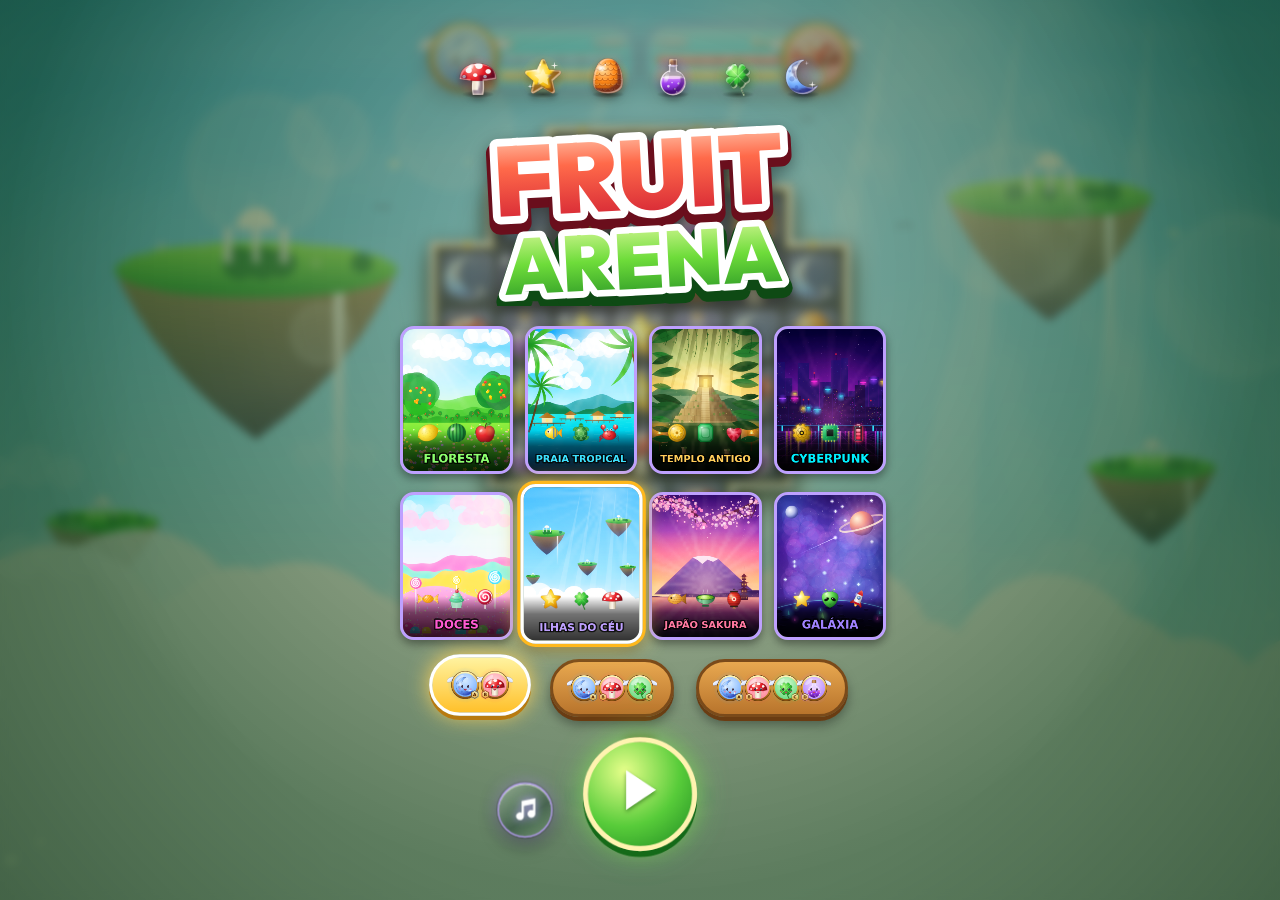
==== fase-fruit-v5/backend/public/games/fruit/index.html @ 5b9374d8 "fase-fruit-v5: cenários com tabuleiro, objetos, efeitos e música próprios, arrasto e encaixe, HUD de" ====
<!DOCTYPE html>
<html lang="pt"><head><meta charset="utf-8">
<meta name="viewport" content="width=device-width,initial-scale=1,viewport-fit=cover">
<title>Fruit Arena</title>
<link rel="preconnect" href="https://fonts.googleapis.com"><link rel="preconnect" href="https://fonts.gstatic.com" crossorigin>
<!-- GA16_FRUIT: fonte sem bloquear o primeiro desenho (fallback: fonte do sistema) --><link rel="preload" as="style" href="https://fonts.googleapis.com/css2?family=Outfit:wght@500;600;700;800;900&display=swap" onload="this.onload=null;this.rel='stylesheet'"><noscript><link rel="stylesheet" href="https://fonts.googleapis.com/css2?family=Outfit:wght@500;600;700;800;900&display=swap"></noscript><style>html,body{font-family:Outfit,system-ui,-apple-system,"Segoe UI",Roboto,sans-serif}</style>
<style>
:root{box-sizing:border-box;padding-top:env(safe-area-inset-top,0px);padding-bottom:env(safe-area-inset-bottom,0px);--bg:#0c2a12;--fg:#fff}
@media (prefers-color-scheme:dark){:root:not([data-theme="light"]){--bg:#0c2a12}}
:root[data-theme="dark"]{--bg:#0c2a12}
html{scroll-padding-top:env(safe-area-inset-top,0px)}
html,body{height:100%;margin:0;background:var(--bg);color:var(--fg);overflow:hidden;font-family:'Outfit','Trebuchet MS',system-ui,sans-serif;-webkit-user-select:none;user-select:none;-webkit-touch-callout:none;-webkit-tap-highlight-color:transparent}
#bgc2{position:fixed;inset:0;width:100%;height:100%;display:block}
#cv{position:fixed;inset:0;width:100%;height:100%;touch-action:none;display:block}
#ov{position:fixed;inset:0;display:flex;flex-direction:column;align-items:center;justify-content:flex-start;gap:2.2vmin;padding:2vmin;background:radial-gradient(ellipse at 50% 30%,rgba(255,240,170,.3),rgba(20,70,20,.55) 70%),rgba(10,40,20,.3);backdrop-filter:blur(4px);-webkit-backdrop-filter:blur(4px);overflow:auto}
#ov>:first-child{margin-top:auto}#ov>:last-child{margin-bottom:auto}
#fr{display:flex;gap:1vmin;margin-bottom:-1vmin}
#fr canvas{width:clamp(34px,10vmin,56px);height:auto;animation:bob 2.4s ease-in-out infinite;filter:drop-shadow(0 4px 3px rgba(0,0,0,.35))}
#fr canvas:nth-child(2n){animation-delay:-.6s}#fr canvas:nth-child(3n){animation-delay:-1.2s}
@keyframes bob{50%{transform:translateY(-7px) rotate(4deg)}}
#logo{width:min(80vw,380px);filter:drop-shadow(0 6px 8px rgba(0,0,0,.4))}
#th{display:grid;grid-template-columns:repeat(4,1fr);gap:2vmin;width:min(90vw,480px)}
#th canvas{width:100%;aspect-ratio:3/4;border-radius:14px;border:3px solid #f2c75c;box-shadow:0 4px 10px rgba(0,0,0,.4);cursor:pointer;transition:.2s;display:block}
#th canvas.on{border-color:#fff;box-shadow:0 0 0 3px #ffb81c,0 0 22px #ffd45a,0 6px 12px rgba(0,0,0,.45);transform:scale(1.08) translateY(-2px)}
#np{display:flex;gap:2.4vmin}
.n{display:flex;align-items:center;padding:9px 14px;border-radius:40px;border:3px solid #7a4a1a;background:linear-gradient(#e8a850,#b8742c);box-shadow:0 4px 0 #6a3c12,0 8px 12px rgba(0,0,0,.35);cursor:pointer;transition:.15s}
.n canvas{width:clamp(22px,6.4vmin,34px);height:auto;margin-left:-6px}.n canvas:first-child{margin-left:0}
.n.on{background:linear-gradient(#fff3a0,#ffc02a);border-color:#fff;transform:translateY(-3px) scale(1.06);box-shadow:0 4px 0 #b87a10,0 0 20px #ffd45a}
#go{width:clamp(76px,20vmin,104px);aspect-ratio:1;border-radius:50%;border:5px solid #fff3b0;background:radial-gradient(circle at 35% 28%,#e6ff8a,#58cc3a 55%,#1f8a22);box-shadow:0 6px 0 #146a18,0 0 30px rgba(140,255,80,.65);cursor:pointer;position:relative;animation:pul 1.6s ease-in-out infinite}
#go::after{content:"";position:absolute;left:37%;top:27%;border-left:30px solid #fff;border-top:20px solid transparent;border-bottom:20px solid transparent;filter:drop-shadow(0 2px 2px rgba(0,60,0,.5))}
@keyframes pul{50%{transform:scale(1.07)}}
#spl{position:fixed;inset:0;z-index:50;display:flex;align-items:center;justify-content:center;background:radial-gradient(ellipse at 50% 30%,#2d6a22,#0c2a12 75%);color:#fff;transition:opacity .6s}
#spl.out{opacity:0;pointer-events:none}
#spl::after{content:"";position:absolute;inset:0;pointer-events:none;background:radial-gradient(ellipse at 50% 45%,rgba(0,0,0,0) 35%,rgba(4,16,8,.72) 100%)}
#splbg{position:absolute;inset:0;width:100%;height:100%}
#splc{position:relative;z-index:1;display:flex;flex-direction:column;align-items:center;gap:3.2vmin;padding:5vmin 0;width:min(90vw,440px);background:radial-gradient(ellipse at 50% 50%,rgba(8,24,12,.6),rgba(8,24,12,0) 72%)}
.sfr{display:flex;gap:1vmin}
.sfr canvas{width:clamp(34px,10vmin,56px);height:auto;animation:bob 2.4s ease-in-out infinite;filter:drop-shadow(0 4px 3px rgba(0,0,0,.35))}
.sfr canvas:nth-child(2n){animation-delay:-.6s}.sfr canvas:nth-child(3n){animation-delay:-1.2s}
.slogo svg{width:min(80vw,380px);filter:drop-shadow(0 6px 8px rgba(0,0,0,.4))}
.sbar{width:min(72vw,320px);height:20px;border-radius:12px;border:3px solid #7a4a1a;background:#2a1606;box-shadow:0 4px 0 #6a3c12,0 8px 12px rgba(0,0,0,.4);overflow:hidden}
.sbar i{display:block;height:100%;width:0;border-radius:9px;background:linear-gradient(#e6ff8a,#58cc3a 55%,#1f8a22);box-shadow:0 0 14px rgba(140,255,80,.7);animation:ld 5s linear forwards}
@keyframes ld{to{width:100%}}
.stx{font-weight:900;font-size:clamp(16px,4.4vmin,24px);text-shadow:0 2px 0 rgba(0,0,0,.5);animation:pul 1.6s ease-in-out infinite}
#net{position:fixed;inset:0;z-index:20;display:none;flex-direction:column;align-items:center;justify-content:center;gap:3vmin;padding:6vmin;text-align:center;background:radial-gradient(ellipse at 50% 30%,rgba(255,240,170,.28),rgba(12,42,18,.96) 72%);font-weight:900;font-size:clamp(18px,5vmin,28px);text-shadow:0 2px 0 rgba(0,0,0,.5)}
#net small{display:block;margin-top:1vmin;font-size:.62em;font-weight:700;opacity:.85}
#net button{padding:9px 22px;border-radius:40px;border:3px solid #7a4a1a;background:linear-gradient(#e8a850,#b8742c);box-shadow:0 4px 0 #6a3c12,0 8px 12px rgba(0,0,0,.35);color:#fff;font:900 clamp(15px,4vmin,22px) 'Outfit','Trebuchet MS',system-ui,sans-serif;cursor:pointer}
#tb{position:fixed;left:50%;bottom:calc(env(safe-area-inset-bottom,0px) + 2.5vmin);transform:translateX(-50%);z-index:10;display:none;pointer-events:none;white-space:nowrap;max-width:94vw;overflow:hidden;text-overflow:ellipsis;padding:1.2vmin 4.4vmin;border-radius:40px;font-weight:900;font-size:clamp(14px,3.8vmin,22px)}
#tb.me{background:linear-gradient(#9cff72,#35b92f);border:3px solid #fff3b0;box-shadow:0 4px 0 #146a18,0 0 22px rgba(140,255,80,.65);color:#0c3a10}
#tb.ot{background:rgba(6,16,10,.74);border:2px solid rgba(255,255,255,.28);color:#fff}
/* ================= UI PREMIUM ================= */
:root{--ff:'Outfit','Trebuchet MS',system-ui,sans-serif}
#ov{z-index:8}
.stx,#net,#tb,#toast,#hud{font-family:var(--ff)}
#go{transition:transform .16s cubic-bezier(.3,1.5,.5,1),box-shadow .2s,filter .2s;will-change:transform}
@media (hover:hover){#go:hover{animation:none;transform:scale(1.08);filter:brightness(1.07)}}
#go:active{animation:none;transform:scale(.9);filter:brightness(.94)}
#go.setup{background:radial-gradient(circle at 32% 24%,rgba(255,255,255,.6),rgba(255,255,255,0) 36%),linear-gradient(150deg,#94e6ff 0%,#3ea4ff 38%,#2a5cff 70%,#1b2fb5 100%);border-color:#e6f5ff;box-shadow:0 6px 0 #14298c,0 12px 24px rgba(10,30,120,.45),0 0 34px rgba(90,170,255,.75),inset 0 -6px 12px rgba(10,20,120,.35)}
#go.setup:active{box-shadow:0 2px 0 #14298c,0 4px 12px rgba(10,30,120,.4),0 0 22px rgba(90,170,255,.6),inset 0 -4px 10px rgba(10,20,120,.35)}
#go.setup::after{filter:drop-shadow(0 2px 2px rgba(0,20,90,.6))}
#go.ok{animation:okp .65s ease-out}
@keyframes okp{0%{box-shadow:0 0 0 0 rgba(150,220,255,.95),0 6px 0 #14298c}100%{box-shadow:0 0 0 28px rgba(150,220,255,0),0 6px 0 #14298c}}
/* HUD em vidro */
#hud{position:fixed;left:0;top:0;width:360px;height:720px;transform-origin:0 0;pointer-events:none;z-index:6;transition:opacity .45s ease}
#hud.off{opacity:0!important}
#hud .hbar{position:absolute;left:0;right:0;top:0;padding:22px 12px 0;display:flex;flex-direction:column;gap:8px}#hud .hrow{display:flex;gap:12px}
.pc .hb{height:8px;border-radius:5px}.pc .hb i{border-radius:5px}.pc .inf{gap:3px}
.hb.b2 .fl{background:linear-gradient(180deg,#fff 0,#ffe27a 40%,#ff9f1a 100%);box-shadow:0 0 10px #ffb52e}
.pc.brk{animation:brk .9s ease-out}@keyframes brk{0%{filter:brightness(3) saturate(2);transform:scale(1.12) rotate(-2deg)}30%{transform:scale(.94) rotate(2deg)}100%{filter:none;transform:none}}
.cbn{position:absolute;left:50%;top:36%;transform:translate(-50%,-50%);font:900 34px/1 system-ui,sans-serif;letter-spacing:1px;white-space:nowrap;pointer-events:none;z-index:7;text-shadow:0 3px 0 rgba(0,0,0,.45),0 0 18px currentColor;animation:cbn 1.15s cubic-bezier(.2,1.4,.3,1) forwards}
.cbn small{display:block;font-size:12px;letter-spacing:3px;opacity:.9;text-align:center;margin-top:4px}
.cbn.t1{color:#fff7b0;font-size:26px}.cbn.t2{color:#ffd23c;font-size:32px}.cbn.t3{color:#ff7a2e;font-size:34px}.cbn.sm{font-size:21px!important}
.cbn.t4{font-size:38px;background:linear-gradient(90deg,#ff4d6d,#ffd23c,#5dff8f,#4dc6ff,#c45dff,#ff4d6d);background-size:300% 100%;-webkit-background-clip:text;background-clip:text;color:transparent;text-shadow:none;filter:drop-shadow(0 0 12px #fff) drop-shadow(0 4px 0 rgba(0,0,0,.5));animation:cbn 1.3s cubic-bezier(.2,1.4,.3,1) forwards,rbw .5s linear infinite}
@keyframes cbn{0%{opacity:0;transform:translate(-50%,-50%) scale(.2) rotate(-12deg)}18%{opacity:1;transform:translate(-50%,-50%) scale(1.15) rotate(4deg)}32%{transform:translate(-50%,-50%) scale(1) rotate(-1deg)}80%{opacity:1}100%{opacity:0;transform:translate(-50%,-80%) scale(1.1)}}
@keyframes rbw{to{background-position:300% 0}}
#fxf{position:fixed;inset:0;pointer-events:none;opacity:0;z-index:8;mix-blend-mode:screen;background:radial-gradient(circle,#fff 0,var(--fc,#fff) 45%,transparent 100%)}#fxf.on{animation:fxf .55s ease-out}@keyframes fxf{0%{opacity:.95}100%{opacity:0}}
#hud.sh{animation:hsh .45s cubic-bezier(.36,.07,.19,.97)}
#cv.sh{animation:csh .45s cubic-bezier(.36,.07,.19,.97)}
@keyframes hsh{0%,100%{translate:0 0}15%{translate:-5px 2px}30%{translate:5px -2px}45%{translate:-4px -1px}60%{translate:3px 2px}80%{translate:-2px 0}}
@keyframes csh{0%,100%{transform:none}15%{transform:translate(-5px,2px)}30%{transform:translate(5px,-2px)}45%{transform:translate(-4px,-1px)}60%{transform:translate(3px,2px)}80%{transform:translate(-2px,0)}}
.pc{position:relative;flex:1 1 0;min-width:0;height:48px;box-sizing:border-box;padding:0 6px;display:flex;align-items:center;gap:8px;border-radius:17px;color:#fff;
background:linear-gradient(135deg,rgba(255,255,255,.28),rgba(255,255,255,.07) 58%,rgba(255,255,255,.13));border:1px solid rgba(255,255,255,.4);
box-shadow:0 8px 20px rgba(0,0,0,.3),inset 0 1px 0 rgba(255,255,255,.6),inset 0 -1px 0 rgba(0,0,0,.12);
-webkit-backdrop-filter:blur(12px) saturate(165%);backdrop-filter:blur(12px) saturate(165%);transition:opacity .4s,filter .4s,border-color .3s}
.pc.R{flex-direction:row-reverse}
.pc .av{position:relative;flex:0 0 40px;height:40px}
.pc .av canvas{position:absolute;left:-16px;top:-16px;width:72px;height:72px}
.pc .av.fl canvas{animation:avf .44s ease-out}
@keyframes avf{0%{filter:brightness(2.8) saturate(.3)}100%{filter:none}}
.pc.stk .av canvas{filter:drop-shadow(0 0 5px rgba(255,210,90,.95))}
.pc .rg{position:absolute;left:-12px;top:-12px;width:64px;height:64px;transform:rotate(-90deg);opacity:0;transition:opacity .25s;overflow:visible}
.pc.clk .rg{opacity:1}
.rg circle{fill:none;stroke:#fff6b0;stroke-width:3.4;stroke-linecap:round;stroke-dasharray:100;stroke-dashoffset:0;filter:drop-shadow(0 0 3px rgba(255,240,150,.9))}
.pc.low .rg circle{stroke:#ff4d4d;filter:drop-shadow(0 0 5px #ff2a2a);animation:lowp .5s ease-in-out infinite alternate}
@keyframes lowp{to{stroke:#ffb4b4}}
.pc .tg{position:absolute;left:-15px;top:-15px;width:70px;height:70px;box-sizing:border-box;border-radius:50%;border:2px dashed rgba(255,70,90,.95);box-shadow:0 0 12px rgba(255,50,70,.6),inset 0 0 8px rgba(255,50,70,.3);opacity:0;transition:opacity .2s;animation:spin 3.2s linear infinite}
.pc.tgt .tg{opacity:1}
@keyframes spin{to{transform:rotate(360deg)}}
.pc .inf{flex:1;min-width:0;display:flex;flex-direction:column;gap:4px}
.pc .nm{display:flex;justify-content:space-between;align-items:baseline;gap:4px;font-size:10.5px;line-height:1.05;text-shadow:0 1px 2px rgba(0,0,0,.7)}
.pc.R .nm{flex-direction:row-reverse}
.pc .nm b{font-weight:800;white-space:nowrap;overflow:hidden;text-overflow:ellipsis;min-width:0;letter-spacing:.2px}
.pc .nm span{font-weight:700;font-size:9px;opacity:.88;font-variant-numeric:tabular-nums}
.hb{position:relative;height:11px;border-radius:7px;overflow:hidden;background:rgba(5,12,28,.55);box-shadow:inset 0 1px 3px rgba(0,0,0,.65),0 0 0 1px rgba(255,255,255,.3)}
.hb i{position:absolute;top:0;bottom:0;left:0;width:100%;border-radius:7px}
.pc.R .hb i{left:auto;right:0}
.hb .gh{background:linear-gradient(#fff,#ffd2d2);opacity:.8;transition:width .9s cubic-bezier(.3,0,.2,1) .35s}
.hb .fl{background:linear-gradient(180deg,rgba(255,255,255,.95) 0,var(--c) 40%,var(--c2) 100%);box-shadow:0 0 10px var(--c);transition:width .3s ease-out}
.hb .fl::after{content:"";position:absolute;left:4px;right:4px;top:2px;height:2px;border-radius:2px;background:rgba(255,255,255,.55)}
.hb::after{content:"";position:absolute;inset:0;pointer-events:none;background:repeating-linear-gradient(90deg,transparent 0,transparent calc(16.666% - 1px),rgba(0,0,0,.3) calc(16.666% - 1px),rgba(0,0,0,.3) 16.666%)}
.pc.act{border-color:rgba(255,255,255,.8);animation:actp 1.5s ease-in-out infinite}
@keyframes actp{0%,100%{box-shadow:0 0 0 1.5px var(--c),0 0 12px var(--c2),0 8px 20px rgba(0,0,0,.3),inset 0 1px 0 rgba(255,255,255,.6)}50%{box-shadow:0 0 0 2px var(--c),0 0 26px var(--c),0 8px 20px rgba(0,0,0,.3),inset 0 1px 0 rgba(255,255,255,.6)}}
.pc.hit{animation:pshk .45s cubic-bezier(.36,.07,.19,.97)}
.pc.act.hit{animation:actp 1.5s ease-in-out infinite,pshk .45s cubic-bezier(.36,.07,.19,.97)}
@keyframes pshk{0%,100%{transform:none}12%{transform:translate(-3px,0)}25%{transform:translate(3px,1px)}38%{transform:translate(-3px,-1px)}52%{transform:translate(2px,0)}70%{transform:translate(-1px,0)}}
.pc.dead{filter:grayscale(1) brightness(.75);opacity:.55}
.dmg{position:absolute;font:900 17px/1 var(--ff);color:#fff;-webkit-text-stroke:3px #c8102e;paint-order:stroke fill;text-shadow:0 2px 0 #5a0010,0 0 10px rgba(255,60,80,.85);pointer-events:none;white-space:nowrap;animation:dmgp 1.1s cubic-bezier(.2,.8,.3,1) forwards}
@keyframes dmgp{0%{opacity:0;transform:translate(-50%,-30%) scale(.5)}18%{opacity:1;transform:translate(-50%,-80%) scale(1.25)}35%{transform:translate(-50%,-90%) scale(1)}100%{opacity:0;transform:translate(-50%,-190%) scale(1)}}
/* flash vermelho nas bordas de quem recebe dano */
#vig{position:fixed;inset:0;pointer-events:none;z-index:7;opacity:0;background:radial-gradient(ellipse at 50% 48%,rgba(255,0,40,0) 42%,rgba(255,20,60,.36) 72%,rgba(190,0,30,.8) 100%);box-shadow:inset 0 0 70px 18px rgba(255,0,40,.55)}
#vig.on{animation:vig .78s ease-out}
@keyframes vig{0%{opacity:0}10%{opacity:1}100%{opacity:0}}
/* avisos de turno com fade */
#tb{display:block;opacity:0;transform:translate(-50%,16px) scale(.92);transition:opacity .3s ease,transform .38s cubic-bezier(.2,1.3,.4,1);font-weight:800;letter-spacing:.2px;-webkit-backdrop-filter:blur(10px) saturate(150%);backdrop-filter:blur(10px) saturate(150%)}
#tb.show{opacity:1;transform:translate(-50%,0) scale(1)}
#tb.me{background:linear-gradient(180deg,#bcff95 0%,#52d641 55%,#2aa52a 100%);border:2px solid #f4ffd2;color:#0b3a0f;text-shadow:0 1px 0 rgba(255,255,255,.45);animation:tbg 1.4s ease-in-out infinite}
@keyframes tbg{0%,100%{box-shadow:0 4px 0 #146a18,0 0 12px rgba(120,255,90,.5)}50%{box-shadow:0 4px 0 #146a18,0 0 32px 7px rgba(140,255,90,.95)}}
#tb.ot{background:linear-gradient(180deg,rgba(255,255,255,.22),rgba(255,255,255,.06)),rgba(8,20,14,.55);border:1px solid rgba(255,255,255,.38);color:#fff;box-shadow:0 8px 20px rgba(0,0,0,.35),inset 0 1px 0 rgba(255,255,255,.4)}
#tb.wt{background:linear-gradient(180deg,rgba(160,210,255,.24),rgba(160,210,255,.06)),rgba(8,16,32,.6);border:1px solid rgba(170,215,255,.5);color:#e8f4ff;box-shadow:0 8px 20px rgba(0,0,0,.35)}
.sp{display:inline-block;width:.8em;height:.8em;margin-right:.55em;vertical-align:-.06em;border:2.5px solid currentColor;border-right-color:transparent;border-radius:50%;animation:spin .8s linear infinite}
/* overlay de rede em vidro */
#net .nc{display:flex;flex-direction:column;align-items:center;gap:2.4vmin;padding:5vmin 7vmin;border-radius:26px;max-width:84vw;background:linear-gradient(145deg,rgba(255,255,255,.2),rgba(255,255,255,.05));border:1px solid rgba(255,255,255,.36);box-shadow:0 18px 40px rgba(0,0,0,.4),inset 0 1px 0 rgba(255,255,255,.5);-webkit-backdrop-filter:blur(14px) saturate(160%);backdrop-filter:blur(14px) saturate(160%);animation:ncin .35s cubic-bezier(.2,1.2,.4,1)}
@keyframes ncin{from{opacity:0;transform:translateY(10px) scale(.95)}}
#net .nt{font-weight:800}
#net .spin{width:46px;height:46px;box-sizing:border-box;border-radius:50%;border:4px solid rgba(255,255,255,.18);border-top-color:#9cff72;border-right-color:#9cff72;animation:spin .9s linear infinite;filter:drop-shadow(0 0 8px rgba(140,255,90,.6))}
#net .ni{width:50px;height:50px;border-radius:50%;display:flex;align-items:center;justify-content:center;font-weight:900;font-size:30px;color:#fff;background:linear-gradient(#ff8080,#d0203a);box-shadow:0 0 18px rgba(255,60,80,.6)}
#net button{font-family:var(--ff);transition:transform .15s}
#net button:active{transform:scale(.93)}
#toast{position:fixed;left:50%;top:calc(env(safe-area-inset-top,0px) + 4vmin);z-index:60;transform:translate(-50%,-14px);opacity:0;pointer-events:none;padding:1.4vmin 4.4vmin;border-radius:40px;font-weight:800;font-size:clamp(13px,3.6vmin,18px);line-height:1.2;color:#fff;background:linear-gradient(180deg,rgba(255,255,255,.24),rgba(255,255,255,.08)),rgba(10,30,60,.55);border:1px solid rgba(255,255,255,.4);box-shadow:0 10px 24px rgba(0,0,0,.35);-webkit-backdrop-filter:blur(12px);backdrop-filter:blur(12px);transition:opacity .3s,transform .35s cubic-bezier(.2,1.3,.4,1);white-space:nowrap}
#toast.show{opacity:1;transform:translate(-50%,0)}
@media (prefers-reduced-motion:reduce){.pc.act,#tb.me,.pc .tg{animation:none}}

/* ================= VISUAL PREMIUM 4K ================= */
#cv{image-rendering:auto}
#bgc2{animation:kbz 26s ease-in-out infinite alternate;transform-origin:50% 45%;will-change:transform}
@keyframes kbz{0%{transform:scale(1.06) translate3d(-.6%,.4%,0)}100%{transform:scale(1.13) translate3d(.6%,-.6%,0)}}
/* banners de combo cinematográficos */
.cbn{font-family:var(--ff);font-weight:900;letter-spacing:1.5px;background-image:linear-gradient(105deg,rgba(255,255,255,0) 42%,rgba(255,255,255,.95) 50%,rgba(255,255,255,0) 58%),linear-gradient(180deg,#fff 0,#fff 30%,var(--k1,#ffe98a) 52%,var(--k2,#ffb21e) 100%);background-size:320% 100%,100% 100%;background-repeat:no-repeat;background-position:130% 0,0 0;-webkit-background-clip:text;background-clip:text;color:transparent;text-shadow:none;
 filter:drop-shadow(0 2px 0 var(--k3,#8a4a00)) drop-shadow(0 4px 0 rgba(0,0,0,.42)) drop-shadow(0 0 14px var(--k4,rgba(255,200,60,.85)));animation:cbn2 1.2s cubic-bezier(.16,1.3,.3,1) forwards,cbs .9s ease-out .18s both;will-change:transform,opacity}
.cbn small{font-weight:800;letter-spacing:4px}
.cbn.t1{--k1:#fff6c2;--k2:#ffd85a;--k3:#9a6a00;--k4:rgba(255,236,150,.8)}
.cbn.t2{--k1:#ffe066;--k2:#ff9d00;--k3:#8a3c00;--k4:rgba(255,170,30,.9)}
.cbn.t3{--k1:#ffb36b;--k2:#ff3d2e;--k3:#6e0a00;--k4:rgba(255,80,40,.95)}
.cbn.t4{background-image:linear-gradient(90deg,#ff4d6d,#ffd23c,#5dff8f,#4dc6ff,#c45dff,#ff4d6d);background-size:300% 100%;background-position:0 0;-webkit-background-clip:text;background-clip:text;color:transparent;
 filter:drop-shadow(0 2px 0 #4a0050) drop-shadow(0 4px 0 rgba(0,0,0,.45)) drop-shadow(0 0 16px #fff);animation:cbn2 1.35s cubic-bezier(.16,1.3,.3,1) forwards,rbw .5s linear infinite}
@keyframes cbs{0%{background-position:130% 0,0 0}100%{background-position:-30% 0,0 0}}
@keyframes cbn2{0%{opacity:0;transform:translate(-50%,-50%) scale(2.6) rotate(-8deg)}
 14%{opacity:1;transform:translate(-50%,-50%) scale(.9) rotate(2deg)}24%{transform:translate(-50%,-50%) scale(1.08) rotate(-1deg)}34%{transform:translate(-50%,-50%) scale(1) rotate(0)}
 78%{opacity:1;transform:translate(-50%,-56%) scale(1.02)}100%{opacity:0;transform:translate(-50%,-90%) scale(1.12)}}
.cbr{position:absolute;left:50%;top:36%;width:260px;height:260px;margin:-130px 0 0 -130px;border-radius:50%;pointer-events:none;z-index:6;mix-blend-mode:screen;
 background:repeating-conic-gradient(from 0deg,rgba(255,236,160,.55) 0 5deg,rgba(255,236,160,0) 5deg 18deg);-webkit-mask:radial-gradient(circle,#000 0,rgba(0,0,0,.7) 30%,transparent 68%);mask:radial-gradient(circle,#000 0,rgba(0,0,0,.7) 30%,transparent 68%);animation:cbr 1.15s ease-out forwards}
.cbr.t3{background:repeating-conic-gradient(from 0deg,rgba(255,130,70,.6) 0 5deg,rgba(255,130,70,0) 5deg 18deg)}
.cbr.t4{background:repeating-conic-gradient(from 0deg,rgba(255,90,140,.55) 0 4deg,rgba(255,220,80,.55) 4deg 8deg,rgba(90,220,255,0) 8deg 16deg)}
@keyframes cbr{0%{opacity:0;transform:scale(.2) rotate(0)}18%{opacity:1}100%{opacity:0;transform:scale(1.5) rotate(50deg)}}
/* mira vermelha de alvo / ataque a caminho */
.pc .tg{display:none}
.pc .cx{position:absolute;left:50%;top:50%;width:84px;height:84px;margin:-42px 0 0 -42px;overflow:visible;pointer-events:none;opacity:0;transform:scale(1.5) rotate(-30deg);transition:opacity .22s ease,transform .32s cubic-bezier(.2,1.5,.4,1);fill:none;stroke-linecap:round;z-index:2}
.pc .cx .co circle{stroke:#ff2d48;stroke-width:3.2}
.pc .cx .ci{stroke:rgba(255,200,205,.95);stroke-width:2}
.pc .cx .cb path{stroke:#ff2d48;stroke-width:3.4}
.pc .cx .ct{fill:#ff2d48;stroke:none}
.pc .cx .co,.pc .cx .ci{transform-origin:0 0}
.pc.tgt .cx{opacity:.6;transform:scale(1) rotate(0);filter:drop-shadow(0 0 3px rgba(255,40,60,.8))}
.pc.tgt .cx .co{animation:cxs 4s linear infinite}
.pc.inc .cx{opacity:1;transform:scale(1) rotate(0);filter:drop-shadow(0 0 4px #ff1e3c) drop-shadow(0 0 10px rgba(255,30,60,.75))}
.pc.inc .cx .co{animation:cxs 1.3s linear infinite}
.pc.inc .cx .ci{animation:cxs 2.4s linear infinite reverse}
.pc.inc .cx .cb{animation:cxp .42s ease-in-out infinite alternate}
@keyframes cxs{to{transform:rotate(360deg)}}
@keyframes cxp{0%{transform:scale(1)}100%{transform:scale(.86)}}
.pc .ib{position:absolute;inset:-2px;border-radius:19px;border:2px solid #ff2d48;box-shadow:0 0 14px rgba(255,30,60,.9),inset 0 0 14px rgba(255,40,60,.5);opacity:0;transition:opacity .2s;pointer-events:none}
.pc.inc .ib{opacity:1;animation:ibp .45s ease-in-out infinite alternate}
@keyframes ibp{0%{box-shadow:0 0 8px rgba(255,30,60,.7),inset 0 0 8px rgba(255,40,60,.35)}100%{box-shadow:0 0 22px rgba(255,30,60,1),inset 0 0 18px rgba(255,40,60,.6)}}
.pc.tgt,.pc.inc{z-index:3}
/* HUD vidro premium */
.pc::before{content:"";position:absolute;inset:1px;border-radius:16px;background:linear-gradient(180deg,rgba(255,255,255,.24),rgba(255,255,255,0) 50%);pointer-events:none;z-index:-1}
.hb .fl{overflow:hidden}
.hb .fl::before{content:"";position:absolute;top:0;bottom:0;width:40%;left:0;background:linear-gradient(90deg,transparent,rgba(255,255,255,.55),transparent);transform:translateX(-110%);animation:hbs 3.2s ease-in-out infinite;will-change:transform}
@keyframes hbs{0%,55%{transform:translateX(-110%)}100%{transform:translateX(260%)}}
@media (prefers-reduced-motion:reduce){#bgc2,.hb .fl::before,.pc .cx *,.cbr{animation:none!important}}

/* ===== GA_FR5: HUD em vidro com néon do tema, botões de pausa/música e cartão de pausa ===== */
.pc{border-color:var(--ta2,rgba(255,255,255,.4));box-shadow:0 8px 20px rgba(0,0,0,.3),0 0 14px var(--ta2,transparent),inset 0 1px 0 rgba(255,255,255,.6),inset 0 -1px 0 rgba(0,0,0,.12)}
.pc .nm span{color:#fff;text-shadow:0 0 6px var(--ta,#fff),0 1px 2px rgba(0,0,0,.7);font-size:10px}
#tb.ot,#tb.wt,#toast{border-color:var(--ta2,rgba(255,255,255,.4));box-shadow:0 8px 20px rgba(0,0,0,.35),0 0 16px var(--ta2,transparent),inset 0 1px 0 rgba(255,255,255,.4)}
.cbn.t1,.cbn.t2{--k1:var(--tk1,#ffe98a);--k2:var(--tk2,#ffb21e);--k3:var(--tk3,#8a4a00);--k4:var(--tk4,rgba(255,200,60,.85))}
#gbt{position:fixed;left:0;top:0;width:360px;height:720px;transform-origin:0 0;pointer-events:none;z-index:9}
.gb{position:absolute;top:626px;width:44px;height:44px;border-radius:50%;padding:0;display:grid;place-items:center;pointer-events:auto;cursor:pointer;color:#fff;
 background:linear-gradient(145deg,rgba(255,255,255,.32),rgba(12,16,44,.3) 60%,rgba(255,255,255,.12));border:1.5px solid var(--ta,rgba(255,255,255,.6));
 box-shadow:0 0 0 1px rgba(0,0,0,.2),0 6px 16px rgba(0,0,0,.35),0 0 14px var(--ta2,transparent),inset 0 1px 0 rgba(255,255,255,.6);-webkit-backdrop-filter:blur(10px) saturate(160%);backdrop-filter:blur(10px) saturate(160%);transition:transform .15s cubic-bezier(.3,1.6,.5,1)}
.gb:active{transform:scale(.88)}.gb svg{width:22px;height:22px;fill:#fff;filter:drop-shadow(0 0 4px var(--ta,#fff))}#bPz{left:14px}#bMu5{left:66px}
.gb .sl{position:absolute;left:9px;right:9px;top:50%;height:3px;margin-top:-1.5px;border-radius:2px;background:#ff5a6a;transform:rotate(-40deg);box-shadow:0 0 6px #ff5a6a;display:none}.gb.off .sl{display:block}.gb.off svg{opacity:.55}
#pzv{position:fixed;inset:0;z-index:45;display:flex;align-items:center;justify-content:center;background:radial-gradient(ellipse at 50% 40%,rgba(10,10,30,.35),rgba(4,4,16,.82));-webkit-backdrop-filter:blur(6px);backdrop-filter:blur(6px)}
#pzv[hidden],.gb[hidden]{display:none}
.pzc{display:flex;flex-direction:column;gap:12px;align-items:stretch;width:min(78vw,300px);padding:22px 20px;border-radius:26px;color:#fff;text-align:center;font-family:var(--ff);
 background:linear-gradient(145deg,rgba(255,255,255,.22),rgba(255,255,255,.05));border:1.5px solid var(--ta,rgba(255,255,255,.5));box-shadow:0 18px 40px rgba(0,0,0,.45),0 0 26px var(--ta2,transparent),inset 0 1px 0 rgba(255,255,255,.5);animation:ncin .35s cubic-bezier(.2,1.2,.4,1)}
.pzc b{font-size:30px;font-weight:900;letter-spacing:4px;text-shadow:0 0 14px var(--ta,#fff),0 3px 0 rgba(0,0,0,.4)}
.pb{padding:12px 14px;border-radius:16px;border:1px solid rgba(255,255,255,.4);background:rgba(255,255,255,.1);color:#fff;font:800 16px var(--ff);cursor:pointer;transition:transform .12s}
.pb:active{transform:scale(.95)}.pb1{background:linear-gradient(180deg,var(--ta,#7cf),rgba(255,255,255,.15));color:#08121a;border-color:#fff;text-shadow:0 1px 0 rgba(255,255,255,.4)}.pb2{background:rgba(255,60,80,.18);border-color:rgba(255,120,130,.6)}
#th canvas{border-color:var(--ta,#f2c75c)}
@media (prefers-reduced-motion:reduce){.gb{transition:none}}
</style></head><body>
<div id="spl"><canvas id="splbg"></canvas><div id="splc"><div class="sfr"></div><div class="slogo"></div><div class="sbar"><i></i></div><div class="stx">Carregando jogo…</div></div></div>
<canvas id="bgc2"></canvas>
<canvas id="cv"></canvas>
<div id="ov"><div id="fr"></div><svg id="logo" viewBox="0 0 340 170" xmlns="http://www.w3.org/2000/svg"><defs><linearGradient id="g1" x1="0" y1="0" x2="0" y2="1"><stop offset="0" stop-color="#fff0d8"/><stop offset=".4" stop-color="#ff6a4a"/><stop offset="1" stop-color="#c8102e"/></linearGradient><linearGradient id="g2" x1="0" y1="0" x2="0" y2="1"><stop offset="0" stop-color="#f4ffb0"/><stop offset=".5" stop-color="#6edc3a"/><stop offset="1" stop-color="#1e8a22"/></linearGradient></defs><g font-family="'Outfit','Trebuchet MS',system-ui,sans-serif" font-weight="900" text-anchor="middle" stroke-linejoin="round" transform="rotate(-3 170 85)"><text x="170" y="84" font-size="88" fill="#6a0e1c" stroke="#6a0e1c" stroke-width="20" transform="translate(0,6)">FRUIT</text><text x="170" y="84" font-size="88" fill="#fff" stroke="#fff" stroke-width="14">FRUIT</text><text x="170" y="84" font-size="88" fill="url(#g1)">FRUIT</text><text x="170" y="154" font-size="70" fill="#0e4a14" stroke="#0e4a14" stroke-width="18" transform="translate(0,6)">ARENA</text><text x="170" y="154" font-size="70" fill="#fff" stroke="#fff" stroke-width="12">ARENA</text><text x="170" y="154" font-size="70" fill="url(#g2)">ARENA</text></g></svg><div id="th"></div><div id="np"><div class="n"></div><div class="n"></div><div class="n"></div></div><div id="go"></div></div><div id="net"><div>A ligar…</div></div><div id="tb"></div><div id="hud"></div><div id="vig"></div><div id="toast"></div><div id="gbt"><button id="bPz" class="gb" type="button" aria-label="Pausa" hidden><svg viewBox="0 0 24 24" aria-hidden="true"><rect x="6" y="5" width="4.2" height="14" rx="1.4"/><rect x="13.8" y="5" width="4.2" height="14" rx="1.4"/></svg></button><button id="bMu5" class="gb" type="button" aria-label="Música"><svg viewBox="0 0 24 24" aria-hidden="true"><path d="M9 4.2v10.1a3.4 3.4 0 1 0 2 3.1V8.6l8-1.9v5.6a3.4 3.4 0 1 0 2 3.1V1.8z"/></svg><i class="sl"></i></button></div><div id="pzv" hidden><div class="pzc"><b>PAUSA</b><button id="pzGo" class="pb pb1" type="button">Continuar</button><button id="pzMu" class="pb" type="button">Música: ligada</button><button id="pzSx" class="pb" type="button">Efeitos: ligados</button><button id="pzEx" class="pb pb2" type="button">Sair</button></div></div>
<script src="/games/shared/ga-net.js?v=2"></script>
<script src="/games/shared/ga16-post.js?v=3"></script>
<script>

const TIER_SCALE=[1,.8,.66,.5]; let tier=0;
let gN = 0, gT = 0, lastDraw = 0;
function governor(now){
  if (document.hidden) { gT = 0; return; }
  if (!gT) { gT = now; gN = 0; return; }
  gN++;
  const el = now - gT;
  if (el >= 1000){
    const fps = gN * 1000 / el; gN = 0; gT = now;
    if (fps < 45 && tier < 3){ tier++; document.documentElement.classList.toggle('lowq', tier >= 1); fit(); }
  }
}

const $=id=>document.getElementById(id),cv=$('cv'),x=cv.getContext('2d'),PI=Math.PI,FW=360,FH=720,CN=7,RN=7,TS=46,BX=19,UX=180,UY=642,UR=30,R=14,RCX=180,RCY=642;let CAP=700;
const rn=s=>()=>{s|=0;s=s+0x6D2B79F5|0;let t=Math.imul(s^s>>>15,1|s);t=t+Math.imul(t^t>>>7,61|t)^t;return((t^t>>>14)>>>0)/4294967296};
const QP=new URLSearchParams(location.search);
/* GA-NET: arranque pré-aquecido pelo lobby nativo */
const GA_PREWARM=QP.get('prewarm')==='1';
let gaReady=!GA_PREWARM,gaResolve=null;
const gaLaunch=gaReady?Promise.resolve():new Promise(function(r){gaResolve=r;});
window.__gaPrewarmOk=true;
window.__gaLaunch=function(payload){
  try{
    var p = payload ? (typeof payload==='string'?JSON.parse(payload):payload) : {};
    if(!payload){
      try{var raw=window.AndroidNet&&AndroidNet.takeLaunch();if(raw)p=JSON.parse(raw);}catch(e){}
    }
    var q=new URLSearchParams(location.search);
    if(p.room)q.set('room',p.room);if(p.code)q.set('room',p.code);
    if(p.role)q.set('role',p.role);
    if(p.token)q.set('token',p.token);
    if(p.players)q.set('players',p.players);
    if(p.scenario)q.set('scenario',p.scenario);
    q.set('start','1');
    if(q.get('prewarm')!==null){
      q.delete('prewarm');
      history.replaceState(null,'',location.pathname+'?'+q.toString()+location.hash);
      location.reload();
    }
  }catch(e){console.error('[GA] __gaLaunch error',e)}
};
window.__gaWake=function(){var s;try{s=NET.sock;}catch(e){}if(!s)return;if(window.GANet&&GANet.owns&&GANet.owns(s)){GANet.wake(s);return;}if(!s.connected){s.connect();return;}if(typeof s.timeout!=='function')return;s.timeout(2000).emit('net:ping',function(err){if(err&&s.io&&s.io.engine)s.io.engine.close();});};
window.__gaLaunch();
const QM=(QP.get('mode')||'').trim().toLowerCase(),MODE=QM=='setup'?'setup':QM=='training'?'training':(QP.get('start')==='1'||['room','role','token'].some(k=>QP.has(k)))?'mp':'menu',MP=MODE=='mp',TT=MP?15:16;let BR=rn(1),mySeat=0,mpLock=false,mpUlt=0,AVV=0;const brd=n=>MP?Math.floor(BR()*n):rnd(n),s2l=s=>(s-mySeat+NP)%NP,l2s=l=>(l+mySeat)%NP,slotFruit=i=>MP?l2s(i):i;
function mpFT(sd){const r=rn((sd^0x9E3779B9)>>>0),a=[0,1,2,3,4,5];for(let i=5;i>0;i--){const j=Math.floor(r()*(i+1));[a[i],a[j]]=[a[j],a[i]]}return a.slice(0,NT)}
const lg=(c,a,b,d,e,st)=>{const g=c.createLinearGradient(a,b,d,e);st.forEach(([o,k])=>g.addColorStop(o,k));return g};
const rg=(c,a,b,r,st)=>{const g=c.createRadialGradient(a,b,0,a,b,r);st.forEach(([o,k])=>g.addColorStop(o,k));return g};
const A=(c,a)=>`rgba(${c},${a})`,rnd=n=>Math.floor(Math.random()*n);
function glow(c,X,Y,r,col,a=1){c.fillStyle=rg(c,X,Y,r,[[0,A(col,a)],[1,A(col,0)]]);c.fillRect(X-r,Y-r,2*r,2*r)}
function ridge(c,w,h,y0,a,col,sd,f=6){const r=rn(sd),p=[r()*6,r()*6,r()*6];c.fillStyle=col;c.beginPath();c.moveTo(0,h);for(let i=0;i<=48;i++){const t=i/48;c.lineTo(t*w,y0-a*(.5+.3*Math.sin(t*f+p[0])+.15*Math.sin(t*f*2.3+p[1])+.08*Math.sin(t*f*5+p[2])))}c.lineTo(w,h);c.fill()}
function cld(c,X,Y,s,col){c.fillStyle=col;for(let i=0;i<7;i++){c.beginPath();c.arc(X+(i-3)*s*.5,Y-Math.sin(i*1.7)*s*.22,s*(.5+.22*Math.sin(i*2.1)),0,7);c.fill()}}
function stars(c,w,h,n,sd,my){const r=rn(sd);for(let i=0;i<n;i++){c.globalAlpha=.3+r()*.7;c.fillStyle='#fff';c.beginPath();c.arc(r()*w,r()*h*my,(.4+r()*r()*1.8)*w/700,0,7);c.fill()}c.globalAlpha=1}
function pag(c,X,Y,s,col){for(let i=0;i<4;i++){const b=s*(1-.15*i),Ry=Y-i*s*.78;c.fillStyle=col;c.fillRect(X-b*.45,Ry-s*.5,b*.9,s*.5);c.fillStyle='rgba(255,200,100,.9)';for(let k=-1;k<=1;k++)c.fillRect(X+k*b*.25-s*.04,Ry-s*.38,s*.08,s*.2);c.fillStyle=col;c.beginPath();c.moveTo(X-b*.85,Ry-s*.46);c.quadraticCurveTo(X-b*.3,Ry-s*.5,X,Ry-s*.82);c.quadraticCurveTo(X+b*.3,Ry-s*.5,X+b*.85,Ry-s*.46);c.quadraticCurveTo(X,Ry-s*.4,X-b*.85,Ry-s*.46);c.fill()}c.fillRect(X-s*.02,Y-3.1*s-s*.9,s*.04,s*.4)}
function bran(c,X0,Y0,X1,Y1,cx,cy,n,cols,sd,u,bark,mp){const r=rn(sd),B=t=>[(1-t)*(1-t)*X0+2*t*(1-t)*cx+t*t*X1,(1-t)*(1-t)*Y0+2*t*(1-t)*cy+t*t*Y1];c.strokeStyle=bark;c.lineCap='round';c.lineWidth=u*14;c.beginPath();c.moveTo(X0,Y0);c.quadraticCurveTo(cx,cy,X1,Y1);c.stroke();c.lineWidth=u*6;for(let i=0;i<6;i++){const[bx,by]=B(.2+i*.13);c.beginPath();c.moveTo(bx,by);c.quadraticCurveTo(bx+u*40,by+u*(i%2?60:-40),bx+u*(r()*120-20),by+u*r()*120);c.stroke()}
for(let i=0;i<n;i++){const[bx,by]=B(r()),a=r()*7,d=u*(10+r()*95),s=u*(3+r()*r()*(mp?16:13)),X=bx+Math.cos(a)*d,Y=by+Math.sin(a)*d*.8+u*20,k=cols[Math.floor(r()*cols.length)];c.fillStyle=A(k,.55+r()*.4);c.beginPath();if(mp){for(let q=0;q<10;q++){const rr=q%2?s*.5:s*1.2,aa=q*PI/5+i;c.lineTo(X+Math.cos(aa)*rr,Y+Math.sin(aa)*rr)}}else c.arc(X,Y,s,0,7);c.fill();if(!mp&&r()<.3){c.fillStyle='rgba(255,255,255,.6)';c.beginPath();c.arc(X-s*.2,Y-s*.2,s*.4,0,7);c.fill()}}
for(let i=0;i<5;i++)glow(c,B(r())[0]+u*(r()*120-40),B(r())[1]+u*r()*90,u*(30+r()*40),cols[0],.18)}
function palm(c,X,Y,u,d){c.strokeStyle='#5a3a1e';c.lineWidth=u*18;c.lineCap='round';c.beginPath();c.moveTo(X,Y);c.quadraticCurveTo(X-d*u*40,Y+u*200,X-d*u*110,Y+u*430);c.stroke();for(let i=0;i<9;i++){c.save();c.translate(X,Y);c.rotate(-PI*.95+i*PI*.2-.1);const L=u*(170+(i%3)*30);c.fillStyle=lg(c,0,0,L,0,[[0,'#1f7a2a'],[1,'#58c040']]);c.beginPath();c.moveTo(0,0);c.quadraticCurveTo(L*.5,-L*.28,L,L*.12);c.quadraticCurveTo(L*.5,-L*.06,0,u*8);c.fill();c.restore()}}
function tor(c,X,Y,s){c.fillStyle='#d02a1a';c.fillRect(X-s*.34,Y-s,s*.07,s);c.fillRect(X+s*.27,Y-s,s*.07,s);c.beginPath();c.moveTo(X-s*.55,Y-s*1.02);c.quadraticCurveTo(X,Y-s*1.12,X+s*.55,Y-s*1.02);c.lineTo(X+s*.5,Y-s*.95);c.quadraticCurveTo(X,Y-s*1.04,X-s*.5,Y-s*.95);c.fill();c.fillRect(X-s*.4,Y-s*.82,s*.8,s*.05);c.fillStyle='#1a0a10';c.fillRect(X-s*.56,Y-s*1.06,s*.12,s*.04);c.fillRect(X+s*.44,Y-s*1.06,s*.12,s*.04);c.globalAlpha=.3;c.fillStyle='#d02a1a';c.fillRect(X-s*.34,Y,s*.07,s*.6);c.fillRect(X+s*.27,Y,s*.07,s*.6);c.globalAlpha=1}
const SCN0=[
(c,w,h)=>{const u=Math.min(w,h)/700,r=rn(11);c.fillStyle=lg(c,0,0,0,h*.72,[[0,'#220f55'],[.35,'#7a3a9a'],[.62,'#ff6f8a'],[.84,'#ffb27a'],[1,'#ffe2ac']]);c.fillRect(0,0,w,h);stars(c,w,h,90,3,.4);glow(c,w*.5,h*.62,Math.max(w,h)*.55,'255,160,150',.6);glow(c,w*.5,h*.64,u*190,'255,236,190',.9);
c.fillStyle=lg(c,0,h*.4,0,h*.7,[[0,'#7a58a8'],[1,'#3a2868']]);c.beginPath();c.moveTo(w*.02,h*.7);c.lineTo(w*.38,h*.44);c.quadraticCurveTo(w*.5,h*.41,w*.62,h*.45);c.lineTo(w*.98,h*.7);c.fill();c.fillStyle='rgba(255,236,244,.92)';c.beginPath();c.moveTo(w*.38,h*.44);c.quadraticCurveTo(w*.5,h*.41,w*.62,h*.45);c.lineTo(w*.57,h*.47);c.lineTo(w*.52,h*.455);c.lineTo(w*.47,h*.485);c.lineTo(w*.43,h*.46);c.fill();
glow(c,w*.5,h*.7,w*.5,'255,170,170',.35);ridge(c,w,h,h*.72,h*.05,'#2e1a50',5,4);for(let i=0;i<80;i++){c.fillStyle=A('255,222,140',.4+r()*.6);c.fillRect(r()*w,h*(.69+r()*.03),u*2,u*2)}
c.fillStyle=lg(c,0,h*.72,0,h,[[0,'#ff9a8c'],[.4,'#a04a8c'],[1,'#26103f']]);c.fillRect(0,h*.72,w,h*.28);for(let i=0;i<50;i++){c.fillStyle=A('255,232,200',.08+r()*.2);c.fillRect(w*(.4+r()*.2),h*(.73+r()*.22),u*(10+r()*60),u*1.6)}
pag(c,w*.86,h*.74,u*56,'#3a1030');bran(c,-w*.02,h*.04,w*.5,h*.2,w*.2,-h*.02,260,['255,170,200','255,200,220','255,130,180'],7,u,'#3a1a30');bran(c,w*1.02,h*.02,w*.62,h*.16,w*.85,h*.1,140,['255,170,200','255,210,225'],8,u,'#3a1a30')},
(c,w,h)=>{const u=Math.min(w,h)/700,r=rn(22);c.fillStyle=lg(c,0,0,0,h*.56,[[0,'#1385e6'],[.55,'#4cc0f4'],[1,'#c4efff']]);c.fillRect(0,0,w,h);glow(c,w*.8,h*.08,Math.max(w,h)*.45,'255,255,235',.8);for(let i=0;i<9;i++)cld(c,w*r(),h*(.08+r()*.32),u*(50+r()*70),A('255,255,255',.5+r()*.4));
ridge(c,w,h,h*.56,h*.1,'#4aa0a8',3,5);ridge(c,w,h,h*.59,h*.09,'#1f7a58',8,7);c.fillStyle=lg(c,0,h*.58,0,h,[[0,'#38e0e0'],[.35,'#14b8d4'],[1,'#0a70b0']]);c.fillRect(0,h*.6,w,h*.4);for(let i=0;i<170;i++){c.fillStyle=A('255,255,255',.08+r()*.25);c.fillRect(r()*w,h*(.61+r()*.39),u*(8+r()*40),u*1.4)}
[[.18,.66,1],[.4,.63,.75],[.66,.64,.9],[.86,.62,.65]].forEach(([a,b,s])=>{const X=w*a,Y=h*b,k=u*60*s;c.fillStyle='#6a4a2a';c.fillRect(X-k*1.6,Y,k*3.6,k*.12);for(let q=-2;q<=2;q++)c.fillRect(X+q*k*.7,Y,k*.07,k*.35);c.fillStyle='#ecd6a6';c.fillRect(X-k*.6,Y-k*.55,k*1.2,k*.55);c.fillStyle='#9a6a30';c.beginPath();c.moveTo(X-k,Y-k*.5);c.lineTo(X,Y-k*1.15);c.lineTo(X+k,Y-k*.5);c.fill();c.fillStyle='rgba(255,220,130,.9)';c.fillRect(X-k*.15,Y-k*.38,k*.3,k*.3)});
palm(c,w*.02,h*.1,u*1.3,1);palm(c,w*.98,h*.12,u*1.3,-1);palm(c,w*.12,h*.4,u*.7,1)},
(c,w,h)=>{const u=Math.min(w,h)/700,r=rn(5),M=Math.max(w,h);c.fillStyle=lg(c,0,0,w,h,[[0,'#04021a'],[.5,'#1c0a52'],[1,'#07062a']]);c.fillRect(0,0,w,h);[[.3,.35,.5,'200,60,230',.4],[.72,.5,.45,'60,140,255',.38],[.5,.78,.5,'255,90,170',.28],[.12,.1,.35,'120,80,255',.4],[.88,.14,.35,'255,120,200',.3]].forEach(([a,b,s,k,l])=>glow(c,w*a,h*b,M*s,k,l));
stars(c,w,h,420,9,1);for(let i=0;i<12;i++){const X=r()*w,Y=r()*h*.75;glow(c,X,Y,u*18,'200,220,255',.8);c.fillStyle='#fff';c.fillRect(X-u*9,Y-.5,u*18,1);c.fillRect(X-.5,Y-u*9,1,u*18)}
const mx=w*.12,my=h*.17,mr=u*70;glow(c,mx,my,mr*2.2,'150,190,255',.4);c.fillStyle=rg(c,mx-mr*.3,my-mr*.3,mr*1.3,[[0,'#e8f0ff'],[.6,'#8a9ac8'],[1,'#3a4a80']]);c.beginPath();c.arc(mx,my,mr,0,7);c.fill();c.fillStyle='rgba(60,80,130,.35)';[[.3,.2,.2],[-.3,.3,.15],[.1,-.35,.12]].forEach(([a,b,s])=>{c.beginPath();c.arc(mx+a*mr,my+b*mr,s*mr,0,7);c.fill()});
const qx=w*.84,qy=h*.3,pr=u*95,ring=(a0,a1,al)=>{c.save();c.translate(qx,qy);c.rotate(-.35);c.strokeStyle=lg(c,-pr*2,0,pr*2,0,[[0,'rgba(255,200,150,0)'],[.5,A('255,200,150',al)],[1,'rgba(255,160,200,0)']]);c.lineWidth=u*16;c.beginPath();c.ellipse(0,0,pr*1.9,pr*.45,0,a0,a1);c.stroke();c.restore()};ring(PI,2*PI,.85);glow(c,qx,qy,pr*2,'255,140,200',.35);c.fillStyle=rg(c,qx-pr*.4,qy-pr*.4,pr*1.5,[[0,'#ffd0a0'],[.45,'#e0608a'],[1,'#401a70']]);c.beginPath();c.arc(qx,qy,pr,0,7);c.fill();ring(0,PI,.95);
c.fillStyle='#0a0a22';c.beginPath();c.moveTo(w*.3,h*.5);c.lineTo(w*.5,h*.46);c.lineTo(w*.56,h*.5);c.lineTo(w*.5,h*.53);c.lineTo(w*.34,h*.53);c.fill();glow(c,w*.3,h*.51,u*30,'80,200,255',.9);
c.fillStyle=lg(c,0,h*.7,0,h,[[0,'#0d0a30'],[1,'#02020f']]);c.fillRect(0,h*.72,w,h*.28);c.strokeStyle='rgba(80,220,255,.8)';c.lineWidth=u*2;c.shadowColor='#4ef';c.shadowBlur=u*10;c.beginPath();c.moveTo(0,h*.72);c.lineTo(w,h*.72);for(let i=1;i<9;i++){const Y=h*(.72+.28*(i/9)**1.6);c.moveTo(0,Y);c.lineTo(w,Y)}for(let i=-6;i<=6;i++){c.moveTo(w*.5+i*u*30,h*.72);c.lineTo(w*.5+i*u*160,h)}c.stroke();c.shadowBlur=0;
[[.0,.5],[.94,.55]].forEach(([a,b])=>{c.fillStyle='#07061c';c.fillRect(w*a,h*b,w*.06,h*.22);c.fillStyle='rgba(80,220,255,.9)';c.fillRect(w*a+w*.03,h*b,u*3,h*.22)})},
(c,w,h)=>{const u=Math.min(w,h)/700,r=rn(33);c.fillStyle=lg(c,0,0,0,h*.6,[[0,'#5fa8f4'],[.55,'#a8d6ff'],[1,'#eef8ff']]);c.fillRect(0,0,w,h);glow(c,w*.3,h*.1,Math.max(w,h)*.4,'255,255,255',.8);for(let i=0;i<6;i++)cld(c,w*r(),h*(.06+r()*.2),u*(40+r()*60),A('255,255,255',.35+r()*.3));
ridge(c,w,h,h*.5,h*.18,'#e4f2ff',2,4);ridge(c,w,h,h*.58,h*.14,'#b4d4f2',6,5);[[.14,.66,.3,.34],[.38,.64,.2,.22]].forEach(([a,b,s,t])=>{const X=w*a,Y=h*b,L=w*s,T=h*t;c.fillStyle='#f6fbff';c.beginPath();c.moveTo(X-L,Y);c.lineTo(X,Y-T);c.lineTo(X+L,Y);c.fill();c.fillStyle='#8cb4e4';c.beginPath();c.moveTo(X,Y-T);c.lineTo(X+L,Y);c.lineTo(X+L*.1,Y);c.lineTo(X-L*.1,Y-T*.4);c.fill();c.fillStyle='rgba(255,255,255,.85)';c.beginPath();c.moveTo(X-L*.25,Y-T*.75);c.lineTo(X,Y-T);c.lineTo(X+L*.25,Y-T*.75);c.lineTo(X,Y-T*.62);c.fill()});
glow(c,w*.84,h*.55,u*260,'110,230,255',.45);for(let i=0;i<26;i++){const X=w*(.64+r()*.34),Hh=h*(.07+.3*Math.max(0,1-Math.abs(X-w*.84)/(w*.3))*r()+.05),Wd=u*(12+r()*26),Y=h*.66;c.fillStyle=lg(c,X,Y-Hh,X,Y,[[0,'#f0ffff'],[.4,'#8ae8ff'],[1,'#2a9ae0']]);c.shadowColor='#6ef';c.shadowBlur=u*14;c.beginPath();c.moveTo(X-Wd,Y);c.lineTo(X+Wd*.1,Y-Hh);c.lineTo(X+Wd,Y);c.fill()}c.shadowBlur=0;
c.fillStyle=lg(c,0,h*.66,0,h,[[0,'#cdeeff'],[1,'#3a86d0']]);c.fillRect(0,h*.66,w,h*.34);for(let i=0;i<14;i++){c.strokeStyle=A('255,255,255',.25);c.lineWidth=u;c.beginPath();c.moveTo(r()*w,h*(.7+r()*.3));c.lineTo(r()*w,h*(.7+r()*.3));c.stroke()}for(let i=0;i<90;i++){c.fillStyle=A('255,255,255',.4+r()*.5);c.fillRect(r()*w,h*(.67+r()*.33),u*2,u*2)}
for(let i=0;i<46;i++){const X=r()*w,Y=h*(.64+r()*.04),s=u*(10+r()*18);c.fillStyle='#1f5a6a';c.beginPath();c.moveTo(X,Y-s*2);c.lineTo(X-s*.6,Y);c.lineTo(X+s*.6,Y);c.fill();c.fillStyle='rgba(255,255,255,.8)';c.beginPath();c.moveTo(X,Y-s*2);c.lineTo(X-s*.3,Y-s);c.lineTo(X+s*.3,Y-s);c.fill()}},
(c,w,h)=>{const u=Math.min(w,h)/700,r=rn(44);c.fillStyle=lg(c,0,0,0,h*.62,[[0,'#2c3a8a'],[.3,'#9a55a0'],[.56,'#ff8a6a'],[.8,'#ffc47a'],[1,'#ffe6aa']]);c.fillRect(0,0,w,h);for(let i=0;i<6;i++){c.fillStyle=A('255,170,140',.25);c.fillRect(w*r()*.4,h*(.18+r()*.3),w*(.3+r()*.5),u*(6+r()*10))}
const sx=w*.66,sy=h*.56;glow(c,sx,sy,Math.max(w,h)*.5,'255,190,120',.7);c.fillStyle='#fff2c4';c.beginPath();c.arc(sx,sy,u*52,0,7);c.fill();ridge(c,w,h,h*.58,h*.06,'#8a5a8a',9,6);c.fillStyle=lg(c,0,h*.58,0,h,[[0,'#f6aa80'],[.35,'#a66a9a'],[1,'#2a2a6a']]);c.fillRect(0,h*.6,w,h*.4);
for(let i=0;i<120;i++){c.fillStyle=A('255,230,170',.15+r()*.4);c.fillRect(sx+(r()-.5)*w*.2*(1+i/120),h*(.6+r()*.38),u*(6+r()*30),u*1.5)}
c.fillStyle='#3a2a5a';c.beginPath();c.moveTo(w,h*.5);c.quadraticCurveTo(w*.86,h*.52,w*.82,h*.62);c.lineTo(w*.8,h*.66);c.lineTo(w,h*.7);c.fill();c.fillStyle='#4a3a6a';c.fillRect(w*.9,h*.45,u*30,h*.06);c.fillRect(w*.94,h*.42,u*18,h*.09);
c.fillStyle=lg(c,0,h*.5,0,h,[[0,'#6a5a3a'],[1,'#2a2418']]);c.beginPath();c.moveTo(0,h*.46);c.quadraticCurveTo(w*.3,h*.5,w*.42,h*.82);c.lineTo(w*.34,h);c.lineTo(0,h);c.fill();
for(let i=0;i<46;i++){const X=w*r()*.34,Y=h*(.5+r()*.28)+X*.5,s=u*(14+r()*24);if(Y>h*.9)continue;c.fillStyle='rgba(250,244,236,.95)';c.fillRect(X,Y,s,s*.7);if(r()<.4){c.fillStyle='#2a6ad8';c.beginPath();c.arc(X+s/2,Y,s*.38,PI,0);c.fill()}c.fillStyle='rgba(255,190,90,.9)';c.fillRect(X+s*.2,Y+s*.2,s*.14,s*.2)}
for(let i=0;i<14;i++){c.fillStyle='#1f4a2a';c.beginPath();c.arc(w*r()*.3,h*(.55+r()*.35),u*(8+r()*10),0,7);c.fill()}
[[.5,.7],[.78,.76]].forEach(([a,b])=>{c.fillStyle='#fff';c.beginPath();c.moveTo(w*a,h*b-u*26);c.lineTo(w*a+u*18,h*b);c.lineTo(w*a,h*b);c.fill();c.fillStyle='#3a2a4a';c.fillRect(w*a-u*10,h*b,u*34,u*5)});
[[.06,.9],[.95,.88]].forEach(([a,b])=>{glow(c,w*a,h*b,u*60,'255,170,70',.8);c.fillStyle='#ffe0a0';c.beginPath();c.arc(w*a,h*b,u*9,0,7);c.fill();c.fillStyle='#2a1a1a';c.fillRect(w*a-u*2,h*b+u*8,u*4,h*.1)})},
(c,w,h)=>{const u=Math.min(w,h)/700,r=rn(55),NC=['255,60,200','60,230,255','255,230,80','160,90,255'];c.fillStyle=lg(c,0,0,0,h*.75,[[0,'#070420'],[.5,'#2a0c5e'],[1,'#8a1a8e']]);c.fillRect(0,0,w,h);glow(c,w*.5,h*.62,Math.max(w,h)*.5,'255,70,200',.4);stars(c,w,h,60,4,.35);
[[.6,'#1a1450',.05],[.68,'#0e0a34',0]].forEach(([yb,col,ex],L)=>{let X=0;while(X<w){const bw=u*(30+r()*50),bh=h*(.1+r()*.25+ex);c.fillStyle=col;c.fillRect(X,h*yb-bh,bw,bh+h*.1);for(let k=0;k<(L?26:12);k++){c.fillStyle=A(NC[Math.floor(r()*4)],.25+r()*.55);c.fillRect(X+r()*bw*.9,h*yb-bh+r()*bh,u*(L?3:2),u*(L?4:3))}if(r()<.35){const nc=NC[Math.floor(r()*4)];glow(c,X+bw/2,h*yb-bh+u*20,u*34,nc,.7);c.fillStyle=A(nc,.95);c.fillRect(X+bw*.2,h*yb-bh+u*12,bw*.6,u*5)}if(r()<.2){c.fillStyle='#0a0624';c.fillRect(X+bw/2,h*yb-bh-u*40,u*2,u*40);glow(c,X+bw/2,h*yb-bh-u*40,u*8,'255,50,50',1)}X+=bw+u*2}});
c.fillStyle='#0a0624';c.fillRect(0,h*.68,w,u*14);c.fillStyle='rgba(60,230,255,.9)';c.fillRect(0,h*.68,w,u*2);for(let X=u*30;X<w;X+=u*120)c.fillRect(X,h*.68,u*10,h*.06);
c.fillStyle=lg(c,0,h*.72,0,h,[[0,'#150a40'],[1,'#05020f']]);c.fillRect(0,h*.72,w,h*.28);for(let i=0;i<46;i++){const X=r()*w,L=h*(.05+r()*.2),nc=NC[i%4];c.fillStyle=lg(c,0,h*.72,0,h*.72+L,[[0,A(nc,.55)],[1,A(nc,0)]]);c.fillRect(X,h*.72,u*(4+r()*10),L)}
c.strokeStyle='rgba(255,80,220,.5)';c.lineWidth=u*1.5;c.beginPath();for(let i=0;i<8;i++){const Y=h*(.72+.28*(i/8)**1.7);c.moveTo(0,Y);c.lineTo(w,Y)}for(let i=-8;i<=8;i++){c.moveTo(w*.5+i*u*25,h*.72);c.lineTo(w*.5+i*u*150,h)}c.stroke()},
(c,w,h)=>{const u=Math.min(w,h)/700,r=rn(66);c.fillStyle=lg(c,0,0,0,h,[[0,'#3a9cf0'],[.55,'#94d2ff'],[1,'#f4fcff']]);c.fillRect(0,0,w,h);c.fillStyle='rgba(255,255,255,.12)';for(let i=0;i<5;i++){c.beginPath();c.moveTo(w*(.5+i*.1),0);c.lineTo(w*(.2+i*.15),h);c.lineTo(w*(.28+i*.15),h);c.fill()}
const isl=(X,Y,s,sd,wf)=>{const q=rn(sd);c.fillStyle=lg(c,0,Y,0,Y+s*1.2,[[0,'#8a7258'],[1,'#3a3a52']]);c.beginPath();c.moveTo(X-s,Y);c.quadraticCurveTo(X-s*.7,Y+s*.7,X,Y+s*1.2);c.quadraticCurveTo(X+s*.7,Y+s*.7,X+s,Y);c.fill();if(wf){c.fillStyle=lg(c,0,Y,0,Y+s*1.8,[[0,'rgba(255,255,255,.9)'],[1,'rgba(255,255,255,0)']]);c.fillRect(X+s*.55,Y,s*.07,s*1.8)}c.fillStyle=lg(c,0,Y-s*.2,0,Y+s*.15,[[0,'#8ae05a'],[1,'#2a8a3a']]);c.beginPath();c.ellipse(X,Y,s,s*.2,0,0,7);c.fill();for(let k=0;k<6;k++){c.fillStyle='#1f6a34';c.beginPath();c.arc(X+(q()-.5)*s*1.6,Y-s*.05,s*(.06+q()*.06),0,7);c.fill()}c.fillStyle='#f4f4ee';[-.2,0,.2].forEach(o=>c.fillRect(X+o*s-s*.02,Y-s*.3,s*.04,s*.25));c.beginPath();c.arc(X,Y-s*.3,s*.14,PI,0);c.fill()};
isl(w*.2,h*.3,u*110,1,1);isl(w*.82,h*.22,u*80,2,1);isl(w*.55,h*.5,u*60,3,0);isl(w*.08,h*.58,u*44,4,0);isl(w*.9,h*.52,u*50,5,1);for(let i=0;i<24;i++)cld(c,w*r(),h*(.72+r()*.3),u*(60+r()*90),A('255,255,255',.7+r()*.3));cld(c,w*.5,h,u*280,'#fff')},
(c,w,h)=>{const u=Math.min(w,h)/700,r=rn(77),LC=['225,40,30','255,110,30','255,170,40','190,30,40'];c.fillStyle=lg(c,0,0,0,h*.62,[[0,'#5a2a6a'],[.3,'#d8483a'],[.62,'#ff9a3a'],[1,'#ffd884']]);c.fillRect(0,0,w,h);glow(c,w*.62,h*.55,Math.max(w,h)*.5,'255,200,100',.7);c.fillStyle='#fff0b8';c.beginPath();c.arc(w*.62,h*.55,u*56,0,7);c.fill();
for(let i=0;i<7;i++){c.fillStyle=A('255,150,110',.25);c.fillRect(w*r()*.5,h*(.15+r()*.3),w*(.3+r()*.5),u*(5+r()*8))}ridge(c,w,h,h*.6,h*.1,'#8a4a6a',3,5);ridge(c,w,h,h*.63,h*.07,'#5a2a4a',12,7);c.fillStyle=lg(c,0,h*.62,0,h,[[0,'#ffb25a'],[.3,'#d0502e'],[1,'#3a1228']]);c.fillRect(0,h*.64,w,h*.36);
for(let i=0;i<100;i++){c.fillStyle=A('255,210,140',.1+r()*.3);c.fillRect(w*(.5+(r()-.5)*.4),h*(.65+r()*.33),u*(8+r()*40),u*1.5)}tor(c,w*.2,h*.7,u*120);tor(c,w*.7,h*.64,u*40);
bran(c,-w*.02,h*.02,w*.45,h*.2,w*.2,-h*.02,260,LC,9,u,'#2a1218',1);bran(c,w*1.02,h*.04,w*.6,h*.2,w*.82,0,200,LC,10,u,'#2a1218',1)},
(c,w,h)=>{const u=Math.min(w,h)/700,r=rn(88);c.fillStyle=lg(c,0,0,0,h*.6,[[0,'#4fb4ff'],[.6,'#a8e2ff'],[1,'#e6ffd0']]);c.fillRect(0,0,w,h);glow(c,w*.2,h*.08,Math.max(w,h)*.4,'255,255,220',.8);
for(let i=0;i<7;i++)cld(c,w*r(),h*(.05+r()*.25),u*(40+r()*60),A('255,255,255',.6+r()*.3));
ridge(c,w,h,h*.52,h*.08,'#7fd36a',3,4);ridge(c,w,h,h*.58,h*.07,'#5cba4c',9,6);ridge(c,w,h,h*.64,h*.06,'#3f9c3c',14,7);
for(let i=0;i<16;i++){const X=w*(i/16+r()*.04),Y=h*(.6+r()*.05),s=u*(18+r()*14);c.fillStyle='#6a4426';c.fillRect(X-s*.08,Y-s*.2,s*.16,s*.6);c.fillStyle='#2f8a3a';c.beginPath();c.arc(X,Y-s*.5,s*.7,0,7);c.fill();c.fillStyle='#ff4a3a';for(let k=0;k<3;k++){c.beginPath();c.arc(X+(r()-.5)*s,Y-s*.5+(r()-.5)*s*.8,s*.1,0,7);c.fill()}}
c.fillStyle=lg(c,0,h*.64,0,h,[[0,'#8fe05a'],[1,'#3f9a2e']]);c.fillRect(0,h*.66,w,h*.34);
for(let i=0;i<150;i++){const Y=h*(.67+r()*.33),s=u*(3+(Y/h-.66)*18),X=r()*w,k=['255,255,255','255,226,90','255,150,190','190,150,255'][Math.floor(r()*4)];for(let q=0;q<5;q++){c.fillStyle=A(k,.95);c.beginPath();c.arc(X+Math.cos(q*1.256)*s,Y+Math.sin(q*1.256)*s*.7,s*.55,0,7);c.fill()}c.fillStyle='#ffcf2a';c.beginPath();c.arc(X,Y,s*.45,0,7);c.fill()}
[[0,.5,1],[1,.46,-1]].forEach(([a,b,d])=>{const X=w*a,Y=h*b;c.fillStyle='#5a3a1e';c.fillRect(X-d*u*20-u*22,Y,u*44,h*.4);for(let i=0;i<22;i++){c.fillStyle=`rgba(${(40+r()*30)|0},${(120+r()*60)|0},${(50+r()*30)|0},.95)`;c.beginPath();c.arc(X+d*u*(40+r()*130),Y-u*(r()*120)+u*20,u*(40+r()*50),0,7);c.fill()}for(let i=0;i<14;i++){c.fillStyle=['#ff3b3b','#ff9a1a','#ffd42a'][i%3];const fx=X+d*u*(30+r()*160),fy=Y-u*(r()*120)+u*30;c.beginPath();c.arc(fx,fy,u*9,0,7);c.fill();c.fillStyle='rgba(255,255,255,.5)';c.beginPath();c.arc(fx-u*3,fy-u*3,u*3,0,7);c.fill()}})},
(c,w,h)=>{const u=Math.min(w,h)/700,r=rn(99);c.fillStyle=lg(c,0,0,0,h*.65,[[0,'#7fd6ff'],[.5,'#d6f2ff'],[1,'#ffe3f4']]);c.fillRect(0,0,w,h);glow(c,w*.8,h*.1,Math.max(w,h)*.4,'255,250,200',.7);
for(let i=0;i<8;i++)cld(c,w*r(),h*(.06+r()*.28),u*(40+r()*60),A(i%2?'255,190,225':'200,235,255',.75));
[['#ff8ac8',.5],['#8fe8d0',.56],['#ffd96a',.6]].forEach(([col,y],i)=>ridge(c,w,h,h*y,h*.09,col,20+i,5+i));
c.fillStyle=lg(c,0,h*.62,0,h,[[0,'#ffb3dc'],[.5,'#ff8ac0'],[1,'#e060a0']]);c.beginPath();c.moveTo(0,h);c.lineTo(0,h*.7);c.quadraticCurveTo(w*.3,h*.58,w*.6,h*.7);c.quadraticCurveTo(w*.85,h*.78,w,h*.66);c.lineTo(w,h);c.fill();
for(let i=0;i<220;i++){const X=r()*w,Y=h*(.66+r()*.34),k=['255,255,255','255,240,90','120,230,255','170,255,150','200,150,255'][Math.floor(r()*5)];c.save();c.translate(X,Y);c.rotate(r()*3);c.fillStyle=A(k,.95);c.fillRect(-u*5,-u*1.6,u*10,u*3.2);c.restore()}
[[.12,.62,1],[.86,.58,1.2],[.5,.6,.8]].forEach(([a,b,s],i)=>{const X=w*a,Y=h*b,rr=u*38*s;c.fillStyle='#fff';c.fillRect(X-u*3,Y,u*6,h*.22);c.fillStyle=['#ff4a9a','#37c8ff','#ffd22a'][i];c.beginPath();c.arc(X,Y,rr,0,7);c.fill();c.strokeStyle='rgba(255,255,255,.9)';c.lineWidth=rr*.2;c.beginPath();for(let a2=0;a2<18;a2+=.3){const q=a2/18*rr*.85;c.lineTo(X+Math.cos(a2)*q,Y+Math.sin(a2)*q)}c.stroke();glow(c,X,Y,rr*1.6,'255,255,255',.18)});
for(let i=0;i<10;i++){const X=w*(i/10+r()*.05),Y=h*(.93+r()*.05),s=u*(22+r()*20),k=['255,70,150','60,210,255','255,215,60','150,255,120'][i%4];c.fillStyle=A(k,.95);c.beginPath();c.arc(X,Y,s,PI,0);c.fill();c.fillRect(X-s,Y,s*2,s*.4);c.fillStyle='rgba(255,255,255,.5)';c.beginPath();c.arc(X-s*.3,Y-s*.4,s*.25,0,7);c.fill()}}];
/* ===== GA_FR5: objetos vetoriais por tema (o polish() dá volume, luz de recorte e reflexo) =====
   Cada pintor desenha centrado em (m,m) com raio nominal q. A família de cor por id é igual em todos os temas
   (avatares e partículas): 0 vermelho · 1 amarelo · 2 laranja · 3 roxo · 4 verde · 5 azul. */
const O5=(()=>{const P2=PI*2,
 E_=(g,X,Y,a,b,r)=>{g.beginPath();g.ellipse(X,Y,a,b,r||0,0,P2)},
 C_=(g,X,Y,r)=>{g.beginPath();g.arc(X,Y,r,0,P2)},
 F_=(g,f,s,w)=>{if(s){g.strokeStyle=s;g.lineWidth=w*2;g.lineJoin='round';g.stroke()}g.fillStyle=f;g.fill()},
 H_=(g,X,Y,w,h,a,r)=>{g.fillStyle=rg(g,X,Y,Math.max(w,h),[[0,'rgba(255,255,255,'+(a==null?.8:a)+')'],[1,'rgba(255,255,255,0)']]);E_(g,X,Y,w,h,r==null?-.7:r);g.fill()},
 PL=(g,pts)=>{g.beginPath();pts.forEach(([a,b],i)=>i?g.lineTo(a,b):g.moveTo(a,b));g.closePath()},
 ST=(g,X,Y,r1,r2,n,rot)=>{g.beginPath();for(let k=0;k<2*n;k++){const a=(rot==null?-PI/2:rot)+k*PI/n,r=k%2?r2:r1;g.lineTo(X+Math.cos(a)*r,Y+Math.sin(a)*r)}g.closePath()},
 /* estrela de pontas redondas: traço largo com junção redonda na mesma cor */
 RST=(g,X,Y,r1,r2,n,f,s,w,rw)=>{ST(g,X,Y,r1,r2,n);g.lineJoin='round';if(s){g.strokeStyle=s;g.lineWidth=rw+w*2;g.stroke()}g.strokeStyle=f;g.lineWidth=rw;g.stroke();g.fillStyle=f;g.fill()},
 SP=(g,X,Y,s)=>{g.fillStyle='rgba(255,255,255,.95)';g.beginPath();for(let k=0;k<8;k++){const a=k*PI/4,r=k%2?s*.22:s;g.lineTo(X+Math.cos(a)*r,Y+Math.sin(a)*r)}g.fill()},
 /* faces lapidadas: cunhas alternadas a partir de (X,Y), recortadas pela forma atual */
 FAC=(g,X,Y,n,a0,al)=>{for(let k=0;k<n;k++){const a=a0+k*P2/n,b=a0+(k+1)*P2/n;g.beginPath();g.moveTo(X,Y);g.lineTo(X+Math.cos(a)*400,Y+Math.sin(a)*400);g.lineTo(X+Math.cos(b)*400,Y+Math.sin(b)*400);g.closePath();g.fillStyle=k%2?'rgba(255,255,255,'+al+')':'rgba(0,0,0,'+al*.8+')';g.fill()}},
 HEART=(g,X,Y,s)=>{g.beginPath();g.moveTo(X,Y+s*.95);g.bezierCurveTo(X-s*1.05,Y+s*.18,X-s*1.0,Y-s*.86,X,Y-s*.4);g.bezierCurveTo(X+s*1.0,Y-s*.86,X+s*1.05,Y+s*.18,X,Y+s*.95);g.closePath()},
 CRES=(g,X,Y,r1,ox,oy,r2)=>{/* crescente: disco 1 menos disco 2, pelas interseções */const d=Math.hypot(ox,oy),a=(r1*r1-r2*r2+d*d)/(2*d),h=Math.sqrt(Math.max(0,r1*r1-a*a)),ux=ox/d,uy=oy/d,P1=[ux*a-uy*h,uy*a+ux*h],Q1=[ux*a+uy*h,uy*a-ux*h];
  const t1=Math.atan2(P1[1],P1[0]),t2=Math.atan2(Q1[1],Q1[0]),f1=Math.atan2(P1[1]-oy,P1[0]-ox),f2=Math.atan2(Q1[1]-oy,Q1[0]-ox);g.beginPath();g.arc(X,Y,r1,t1,t2,false);g.arc(X+ox,Y+oy,r2,f2,f1,true);g.closePath()},
 GEM=(c0,c1,c2)=>(g,X,Y,r)=>rg(g,X-r*.3,Y-r*.35,r*1.5,[[0,c0],[.45,c1],[1,c2]]);
const T={};
/* ---------------- 1 · FLORESTA (frutas) ---------------- */
T.forest=[
 (g,m,q)=>{/* maçã */g.beginPath();g.moveTo(m,m-q*.52);g.bezierCurveTo(m+q*.38,m-q*.98,m+q*1.12,m-q*.66,m+q*.98,m+q*.08);g.bezierCurveTo(m+q*.9,m+q*.74,m+q*.48,m+q*1.02,m+q*.2,m+q*.93);g.quadraticCurveTo(m,m+q*.86,m-q*.2,m+q*.93);g.bezierCurveTo(m-q*.48,m+q*1.02,m-q*.9,m+q*.74,m-q*.98,m+q*.08);g.bezierCurveTo(m-q*1.12,m-q*.66,m-q*.38,m-q*.98,m,m-q*.52);g.closePath();
  F_(g,rg(g,m-q*.35,m-q*.3,q*1.55,[[0,'#ff9b8c'],[.38,'#ec2a2e'],[1,'#7c0a14']]),'rgba(90,0,12,.55)',q*.04);g.save();g.clip();g.fillStyle=rg(g,m+q*.5,m-q*.35,q*.75,[[0,'rgba(255,230,120,.4)'],[1,'rgba(255,230,120,0)']]);g.fillRect(m-q*1.2,m-q*1.2,q*2.4,q*2.4);g.restore();
  g.strokeStyle='#5a3a1e';g.lineWidth=q*.1;g.lineCap='round';g.beginPath();g.moveTo(m,m-q*.48);g.quadraticCurveTo(m+q*.02,m-q*.78,m+q*.14,m-q*1.02);g.stroke();leafG(g,m+q*.1,m-q*.82,q*.62,-.35);H_(g,m-q*.45,m-q*.22,q*.27,q*.13)},
 (g,m,q)=>{/* banana */g.save();g.translate(m,m);g.rotate(-.4);g.beginPath();g.moveTo(-q*1.12,0);g.bezierCurveTo(-q*.95,-q*.7,-q*.4,-q*.85,0,-q*.85);g.bezierCurveTo(q*.4,-q*.85,q*.95,-q*.7,q*1.12,0);g.bezierCurveTo(q*.95,q*.7,q*.4,q*.85,0,q*.85);g.bezierCurveTo(-q*.4,q*.85,-q*.95,q*.7,-q*1.12,0);g.closePath();F_(g,rg(g,-q*.3,-q*.3,q*1.4,[[0,'#fffbb0'],[.4,'#ffe94a'],[1,'#d9a400']]),'rgba(150,100,0,.5)',q*.025);g.fillStyle='#d9a800';[-1,1].forEach(s=>{E_(g,s*q*1.1,0,q*.1,q*.07);g.fill()});g.fillStyle='rgba(170,120,0,.25)';for(let i=0;i<26;i++){C_(g,Math.cos(i*2.4)*q*(.2+(i%7)*.1),Math.sin(i*1.7)*q*(.15+(i%5)*.1),q*.03);g.fill()}g.restore();H_(g,m-q*.38,m-q*.4,q*.3,q*.14)},
 (g,m,q)=>{/* laranja */C_(g,m,m+q*.02,q*.97);F_(g,rg(g,m-q*.3,m-q*.35,q*1.5,[[0,'#ffd27a'],[.4,'#ff9a1a'],[1,'#b85200']]),'rgba(120,50,0,.45)',q*.025);g.fillStyle='rgba(160,70,0,.28)';for(let i=0;i<30;i++){C_(g,m+Math.cos(i*2.4)*q*(.15+(i%8)*.1),m+Math.sin(i*1.9)*q*(.12+(i%6)*.12),q*.028);g.fill()}leafG(g,m+q*.02,m-q*.9,q*.85,-.5);g.fillStyle='#5a3a1e';g.fillRect(m-q*.05,m-q*1.02,q*.1,q*.2);H_(g,m-q*.4,m-q*.38,q*.3,q*.15)},
 (g,m,q)=>{/* uva */[[-.52,-.38],[0,-.46],[.52,-.38],[-.27,.08],[.27,.08],[0,.58],[-.78,.1],[.78,.1]].sort((a,b)=>a[1]-b[1]).forEach(([a,b])=>{const X=m+a*q,Y=m+b*q+q*.15,rr_=q*.38;C_(g,X,Y,rr_);g.fillStyle=rg(g,X-rr_*.35,Y-rr_*.4,rr_*1.5,[[0,'#e2b0ff'],[.45,'#9a46e8'],[1,'#4a1a8a']]);g.fill();g.strokeStyle='rgba(40,0,80,.5)';g.lineWidth=q*.03;g.stroke();g.fillStyle='rgba(255,255,255,.7)';E_(g,X-rr_*.35,Y-rr_*.4,rr_*.25,rr_*.14,-.7);g.fill()});leafG(g,m,m-q*.72,q*.95,-.45);g.strokeStyle='#5a3a1e';g.lineWidth=q*.1;g.lineCap='round';g.beginPath();g.moveTo(m,m-q*.7);g.quadraticCurveTo(m-q*.1,m-q,m-q*.28,m-q*1.1);g.stroke()},
 (g,m,q)=>{/* melancia */C_(g,m,m,q*.98);F_(g,rg(g,m-q*.3,m-q*.35,q*1.5,[[0,'#8af070'],[.5,'#2fa046'],[1,'#0b5a22']]),'rgba(5,60,20,.6)',q*.025);g.save();C_(g,m,m,q*.98);g.clip();g.strokeStyle='rgba(8,70,30,.55)';g.lineWidth=q*.17;for(let k=-3;k<=3;k++){g.beginPath();g.moveTo(m+k*q*.28,m-q);g.quadraticCurveTo(m+k*q*.5,m,m+k*q*.28,m+q);g.stroke()}g.restore();g.fillStyle='#2a6a2a';g.fillRect(m-q*.06,m-q*1.02,q*.12,q*.2);H_(g,m-q*.4,m-q*.4,q*.32,q*.16)},
 (g,m,q)=>{/* mirtilo */C_(g,m,m+q*.04,q*.93);F_(g,rg(g,m-q*.3,m-q*.35,q*1.5,[[0,'#9ec8ff'],[.45,'#2f66e8'],[1,'#0b2a86']]),'rgba(5,20,90,.55)',q*.025);g.fillStyle='rgba(200,225,255,.16)';E_(g,m+q*.1,m+q*.25,q*.7,q*.5);g.fill();g.fillStyle='#10246a';ST(g,m,m-q*.45,q*.34,q*.13,5);g.fill();g.fillStyle='rgba(120,160,255,.5)';C_(g,m,m-q*.45,q*.07);g.fill();H_(g,m-q*.38,m-q*.3,q*.3,q*.15)}];
/* ---------------- 2 · DOCES ---------------- */
T.candy=[
 (g,m,q)=>{/* pirulito */g.fillStyle=lg(g,m-q*.08,0,m+q*.08,0,[[0,'#d8d0c4'],[.5,'#ffffff'],[1,'#c0b8ac']]);rr(g,m-q*.075,m+q*.2,q*.15,q*.88,q*.06);g.fill();const cy=m-q*.2,R2=q*.8;C_(g,m,cy,R2);F_(g,rg(g,m-q*.3,cy-q*.3,R2*1.3,[[0,'#ff9ab0'],[.5,'#ff2d5a'],[1,'#a8102e']]),'rgba(120,0,30,.5)',q*.025);
  g.save();C_(g,m,cy,R2*.96);g.clip();g.strokeStyle='rgba(255,255,255,.95)';g.lineWidth=q*.15;g.lineCap='round';g.beginPath();for(let a=0;a<4.5*PI;a+=.12){const r=q*.04+a*q*.057;g.lineTo(m+Math.cos(a)*r,cy+Math.sin(a)*r)}g.stroke();g.restore();H_(g,m-q*.36,cy-q*.36,q*.22,q*.1)},
 (g,m,q)=>{/* bala embrulhada */const W2=q*.56,H2=q*.42;[-1,1].forEach(s=>{g.beginPath();g.moveTo(m+s*W2*.8,m);g.lineTo(m+s*q*1.1,m-q*.5);g.quadraticCurveTo(m+s*q*.98,m,m+s*q*1.1,m+q*.5);g.closePath();F_(g,lg(g,m+s*W2,0,m+s*q*1.1,0,[[0,'#ffe066'],[1,'#ffb020']]),'rgba(150,90,0,.5)',q*.02);g.strokeStyle='rgba(255,255,255,.6)';g.lineWidth=q*.035;for(let k=-2;k<=2;k++){g.beginPath();g.moveTo(m+s*W2*.86,m+k*q*.02);g.lineTo(m+s*q*1.06,m+k*q*.19);g.stroke()}});
  E_(g,m,m,W2,H2);F_(g,rg(g,m-q*.2,m-q*.2,q*.8,[[0,'#fff4a0'],[.5,'#ffd21e'],[1,'#d89a00']]),'rgba(150,90,0,.55)',q*.025);g.save();E_(g,m,m,W2,H2);g.clip();g.strokeStyle='rgba(255,110,40,.6)';g.lineWidth=q*.11;for(let k=-3;k<=3;k++){g.beginPath();g.moveTo(m+k*q*.26-q*.4,m+q*.5);g.lineTo(m+k*q*.26+q*.4,m-q*.5);g.stroke()}g.restore();g.fillStyle='#e8a010';[-1,1].forEach(s=>{E_(g,m+s*W2*.93,m,q*.08,q*.14);g.fill()});H_(g,m-q*.2,m-q*.17,q*.22,q*.09)},
 (g,m,q)=>{/* ursinho de goma */g.beginPath();[[-.36,-.8,.17],[.36,-.8,.17],[0,-.45,.42]].forEach(([a,b,r])=>{g.moveTo(m+a*q+r*q,m+b*q);g.arc(m+a*q,m+b*q,r*q,0,P2)});[[0,.3,.5,.55,0],[-.5,.12,.18,.13,.6],[.5,.12,.18,.13,-.6],[-.3,.85,.21,.15,0],[.3,.85,.21,.15,0]].forEach(([a,b,rx,ry,r])=>{g.moveTo(m+a*q+rx*q,m+b*q);g.ellipse(m+a*q,m+b*q,rx*q,ry*q,r,0,P2)});
  F_(g,rg(g,m-q*.2,m-q*.3,q*1.4,[[0,'#ffd8a0'],[.45,'#ff9a2a'],[1,'#c25a00']]),'rgba(140,60,0,.5)',q*.025);g.fillStyle=rg(g,m,m+q*.25,q*.45,[[0,'rgba(255,245,210,.55)'],[1,'rgba(255,245,210,0)']]);E_(g,m,m+q*.3,q*.34,q*.4);g.fill();g.fillStyle='rgba(120,40,0,.55)';[-1,1].forEach(s=>{C_(g,m+s*q*.15,m-q*.5,q*.055);g.fill()});E_(g,m,m-q*.36,q*.08,q*.055);g.fill();H_(g,m-q*.18,m-q*.66,q*.14,q*.07)},
 (g,m,q)=>{/* macaron */const sh=(y0,y1,dn)=>{g.beginPath();g.moveTo(m-q*.9,y0);g.bezierCurveTo(m-q*.94,y1,m-q*.5,y1+(dn?q*.08:-q*.08),m,y1+(dn?q*.08:-q*.08));g.bezierCurveTo(m+q*.5,y1+(dn?q*.08:-q*.08),m+q*.94,y1,m+q*.9,y0);g.closePath()},f=(a,b)=>lg(g,0,a,0,b,[[0,'#f0d4ff'],[.5,'#b47ce8'],[1,'#6a34a8']]);
  sh(m+q*.16,m+q*.6,1);F_(g,f(m+q*.1,m+q*.72),'rgba(70,20,110,.45)',q*.02);g.fillStyle='rgba(225,195,255,.9)';for(let k=-8;k<=8;k++){C_(g,m+k*q*.105,m+q*.19,q*.06);g.fill()}
  g.beginPath();g.moveTo(m-q*.86,m+q*.1);for(let k=0;k<=12;k++){const X=m-q*.86+k*q*.143;g.quadraticCurveTo(X-q*.07,m+q*.2,X,m+q*.1)}g.lineTo(m+q*.86,m-q*.04);for(let k=12;k>=0;k--){const X=m-q*.86+k*q*.143;g.quadraticCurveTo(X+q*.07,m-q*.13,X,m-q*.04)}g.closePath();g.fillStyle=lg(g,0,m-q*.1,0,m+q*.2,[[0,'#ffffff'],[1,'#efe2f6']]);g.fill();
  sh(m-q*.08,m-q*.66,0);F_(g,f(m-q*.8,m),'rgba(70,20,110,.45)',q*.02);g.fillStyle='rgba(225,195,255,.9)';for(let k=-8;k<=8;k++){C_(g,m+k*q*.105,m-q*.1,q*.06);g.fill()}H_(g,m-q*.35,m-q*.45,q*.3,q*.1,.85,-.15)},
 (g,m,q)=>{/* cupcake de menta */g.beginPath();g.moveTo(m-q*.66,m+q*.15);g.lineTo(m+q*.66,m+q*.15);g.lineTo(m+q*.48,m+q*.98);g.lineTo(m-q*.48,m+q*.98);g.closePath();F_(g,lg(g,m-q*.6,0,m+q*.6,0,[[0,'#bff2d6'],[.5,'#ecfff4'],[1,'#9ae0bc']]),'rgba(20,90,60,.4)',q*.02);g.save();g.clip();g.strokeStyle='rgba(40,150,100,.4)';g.lineWidth=q*.06;for(let k=-5;k<=5;k++){g.beginPath();g.moveTo(m+k*q*.13,m+q*.15);g.lineTo(m+k*q*.095,m+q*.98);g.stroke()}g.restore();
  const fr=rg(g,m-q*.25,m-q*.45,q*1.3,[[0,'#e8fff2'],[.45,'#6ee0a8'],[1,'#1e9a64']]);[[0,.12,.78,.28],[0,-.18,.62,.25],[0,-.45,.42,.2],[.06,-.64,.2,.13]].forEach(([a,b,rx,ry])=>{E_(g,m+a*q,m+b*q,rx*q,ry*q);F_(g,fr,'rgba(20,110,70,.45)',q*.02)});
  [['#ff5a8a',-.4,-.05,.3],['#ffd84a',.35,-.12,-.4],['#5ac8ff',-.1,.15,1.2],['#ffffff',.5,.12,.6],['#c07aff',.15,-.32,.2],['#ff8a3a',-.3,-.36,-.8]].forEach(([c,a,b,r])=>{g.save();g.translate(m+a*q,m+b*q);g.rotate(r);g.fillStyle=c;rr(g,-q*.07,-q*.025,q*.14,q*.05,q*.025);g.fill();g.restore()});
  C_(g,m+q*.04,m-q*.8,q*.17);F_(g,rg(g,m-q*.02,m-q*.86,q*.25,[[0,'#ff9a9a'],[1,'#c8102e']]),'rgba(100,0,10,.5)',q*.02);g.strokeStyle='#4a2a12';g.lineWidth=q*.05;g.beginPath();g.moveTo(m+q*.06,m-q*.95);g.quadraticCurveTo(m+q*.1,m-q*1.08,m+q*.24,m-q*1.08);g.stroke();H_(g,m-q*.3,m-q*.22,q*.25,q*.09,.7,-.2)},
 (g,m,q)=>{/* donut azul */g.beginPath();g.arc(m,m,q*.95,0,P2);g.arc(m,m,q*.3,0,P2,true);g.fillStyle=rg(g,m-q*.3,m-q*.35,q*1.5,[[0,'#ffe2b0'],[.5,'#e0a45a'],[1,'#9a5a20']]);g.fill('evenodd');g.strokeStyle='rgba(110,60,20,.5)';g.lineWidth=q*.04;g.stroke();
  g.beginPath();for(let k=0;k<=72;k++){const a=k/72*P2,r=q*(.8+.07*Math.sin(a*6)+.04*Math.sin(a*11));k?g.lineTo(m+Math.cos(a)*r,m+Math.sin(a)*r):g.moveTo(m+Math.cos(a)*r,m+Math.sin(a)*r)}g.closePath();g.moveTo(m+q*.39,m);g.arc(m,m,q*.39,0,P2,true);g.fillStyle=rg(g,m-q*.3,m-q*.35,q*1.3,[[0,'#d4f0ff'],[.45,'#45a8ff'],[1,'#1458c8']]);g.fill('evenodd');
  const r_=rn(5);['#ff5a8a','#ffffff','#ffd84a','#ff9a3a','#a8ff7a','#ffffff'].forEach((c,i)=>{for(let k=0;k<3;k++){const a=r_()*P2,d=q*(.5+r_()*.24);g.save();g.translate(m+Math.cos(a)*d,m+Math.sin(a)*d);g.rotate(r_()*3);g.fillStyle=c;rr(g,-q*.07,-q*.025,q*.14,q*.05,q*.025);g.fill();g.restore()}});H_(g,m-q*.45,m-q*.45,q*.22,q*.09)}];
/* ---------------- 3 · TEMPLO ANTIGO ---------------- */
T.temple=[
 (g,m,q)=>{/* rubi em coração */HEART(g,m,m,q*1.02);F_(g,GEM('#ff9aa6','#e4122e','#6a0010')(g,m,m,q),'rgba(80,0,10,.6)',q*.025);g.save();HEART(g,m,m,q*1.02);g.clip();FAC(g,m,m+q*.05,12,-.13,.14);HEART(g,m,m+q*.05,q*.48);g.fillStyle=rg(g,m-q*.1,m-q*.1,q*.6,[[0,'rgba(255,190,200,.8)'],[1,'rgba(255,60,90,.35)']]);g.fill();g.restore();SP(g,m-q*.4,m-q*.42,q*.2);SP(g,m+q*.32,m+q*.2,q*.11)},
 (g,m,q)=>{/* moeda de ouro */C_(g,m,m,q*.95);F_(g,GEM('#fff6c0','#ffc81e','#8a5a00')(g,m,m,q),'rgba(90,55,0,.6)',q*.025);g.strokeStyle='rgba(120,75,0,.45)';g.lineWidth=q*.035;for(let k=0;k<36;k++){const a=k*P2/36;g.beginPath();g.moveTo(m+Math.cos(a)*q*.86,m+Math.sin(a)*q*.86);g.lineTo(m+Math.cos(a)*q*.94,m+Math.sin(a)*q*.94);g.stroke()}
  C_(g,m,m,q*.74);g.strokeStyle='rgba(120,75,0,.6)';g.lineWidth=q*.06;g.stroke();g.strokeStyle='rgba(255,250,210,.6)';g.lineWidth=q*.025;C_(g,m-q*.015,m-q*.02,q*.71);g.stroke();
  [[q*.03,'rgba(110,65,0,.55)'],[0,'#ffe680']].forEach(([o,c])=>{g.fillStyle=c;C_(g,m+o,m+o,q*.24);g.fill();ST(g,m+o,m+o,q*.52,q*.3,8,-PI/2);g.globalCompositeOperation='source-over';g.fill()});C_(g,m,m,q*.15);g.fillStyle='#c88a10';g.fill();SP(g,m-q*.42,m-q*.45,q*.2)},
 (g,m,q)=>{/* topázio em gota */const D_=()=>{g.beginPath();g.moveTo(m,m-q*1.02);g.bezierCurveTo(m+q*.3,m-q*.6,m+q*.86,m-q*.15,m+q*.82,m+q*.32);g.bezierCurveTo(m+q*.78,m+q*.98,m-q*.78,m+q*.98,m-q*.82,m+q*.32);g.bezierCurveTo(m-q*.86,m-q*.15,m-q*.3,m-q*.6,m,m-q*1.02);g.closePath()};
  D_();F_(g,GEM('#ffe0a8','#ff8a14','#8a3a00')(g,m,m,q),'rgba(90,35,0,.6)',q*.025);g.save();D_();g.clip();FAC(g,m,m+q*.3,10,-PI/2,.15);g.beginPath();g.ellipse(m,m+q*.32,q*.36,q*.32,0,0,P2);g.fillStyle=rg(g,m-q*.1,m+q*.2,q*.5,[[0,'rgba(255,240,200,.8)'],[1,'rgba(255,150,40,.3)']]);g.fill();g.restore();SP(g,m-q*.35,m-q*.05,q*.2)},
 (g,m,q)=>{/* cristais de ametista */E_(g,m,m+q*.86,q*.78,q*.2);F_(g,lg(g,0,m+q*.7,0,m+q*1.05,[[0,'#8a7a6a'],[1,'#4a3e34']]),'rgba(40,30,20,.5)',q*.02);
  const cr=(bx,by,w,h,a)=>{g.save();g.translate(bx,by);g.rotate(a);PL(g,[[-w/2,0],[-w/2,-h],[0,-h-w*.75],[w/2,-h],[w/2,0]]);g.strokeStyle='rgba(50,0,90,.6)';g.lineWidth=q*.05;g.lineJoin='round';g.stroke();PL(g,[[-w/2,0],[-w/2,-h],[0,-h-w*.75],[0,0]]);g.fillStyle=lg(g,-w/2,0,0,0,[[0,'#7a2ac8'],[1,'#a65af0']]);g.fill();PL(g,[[0,0],[0,-h-w*.75],[w/2,-h],[w/2,0]]);g.fillStyle=lg(g,0,-h,w/2,0,[[0,'#e8c4ff'],[1,'#b67af8']]);g.fill();g.strokeStyle='rgba(255,255,255,.75)';g.lineWidth=q*.03;g.beginPath();g.moveTo(0,-h-w*.75);g.lineTo(0,-q*.05);g.stroke();g.restore()};
  cr(m-q*.45,m+q*.85,q*.42,q*.8,-.42);cr(m+q*.46,m+q*.85,q*.4,q*.7,.42);cr(m,m+q*.88,q*.52,q*1.15,0);SP(g,m+q*.12,m-q*.62,q*.18)},
 (g,m,q)=>{/* esmeralda (talhe em degrau) */const oc=(w,h,c)=>PL(g,[[m-w+c,m-h],[m+w-c,m-h],[m+w,m-h+c],[m+w,m+h-c],[m+w-c,m+h],[m-w+c,m+h],[m-w,m+h-c],[m-w,m-h+c]]);
  oc(q*.82,q*.98,q*.3);F_(g,GEM('#b8ffcc','#18b850','#04501e')(g,m,m,q),'rgba(0,60,20,.6)',q*.025);[[.66,.8,.25,'rgba(255,255,255,.14)'],[.5,.62,.19,'rgba(0,0,0,.14)'],[.34,.44,.13,'rgba(255,255,255,.2)']].forEach(([w,h,c,f])=>{oc(q*w,q*h,q*c);g.fillStyle=f;g.fill();g.strokeStyle='rgba(220,255,230,.35)';g.lineWidth=q*.025;g.stroke()});SP(g,m-q*.38,m-q*.55,q*.2)},
 (g,m,q)=>{/* safira em diamante */const D_=()=>PL(g,[[m-q*.52,m-q*.66],[m+q*.52,m-q*.66],[m+q*.98,m-q*.2],[m,m+q*1.0],[m-q*.98,m-q*.2]]);D_();F_(g,GEM('#cfe6ff','#2a6aff','#0a1a70')(g,m,m,q),'rgba(0,10,70,.6)',q*.025);
  g.save();D_();g.clip();FAC(g,m,m+q*1.0,14,-PI*.97,.13);PL(g,[[m-q*.52,m-q*.66],[m+q*.52,m-q*.66],[m+q*.98,m-q*.2],[m-q*.98,m-q*.2]]);g.fillStyle='rgba(200,230,255,.28)';g.fill();g.strokeStyle='rgba(220,240,255,.55)';g.lineWidth=q*.03;g.beginPath();[[-.52,-.66,-.25,-.2],[.52,-.66,.25,-.2],[0,-.66,-.25,-.2],[0,-.66,.25,-.2],[-.98,-.2,0,1],[.98,-.2,0,1],[-.25,-.2,0,1],[.25,-.2,0,1]].forEach(([a,b,c,d])=>{g.moveTo(m+a*q,m+b*q);g.lineTo(m+c*q,m+d*q)});g.stroke();g.restore();SP(g,m-q*.3,m-q*.45,q*.22)}];
/* ---------------- 4 · CYBERPUNK ---------------- */
T.cyber=[
 (g,m,q)=>{/* bateria */g.fillStyle=lg(g,0,m-q*.9,0,m-q*.7,[[0,'#e8ecf4'],[1,'#7a8294']]);rr(g,m-q*.18,m-q*.92,q*.36,q*.2,q*.05);g.fill();rr(g,m-q*.44,m-q*.76,q*.88,q*1.66,q*.18);g.save();g.shadowColor='#ff2a4a';g.shadowBlur=q*.35;F_(g,lg(g,m-q*.44,0,m+q*.44,0,[[0,'#2a2e3c'],[.35,'#4a5064'],[1,'#151822']]),'#ff3a5a',q*.025);g.restore();
  rr(g,m-q*.28,m-q*.56,q*.56,q*1.28,q*.1);g.fillStyle='#1a0610';g.fill();[0,1,2].forEach(k=>{rr(g,m-q*.22,m+q*.38-k*q*.4,q*.44,q*.3,q*.06);g.save();g.shadowColor='#ff3050';g.shadowBlur=q*.3;g.fillStyle=lg(g,0,m-q*.5,0,m+q*.7,[[0,'#ffc0cc'],[1,'#ff1e46']]);g.fill();g.restore()});
  g.strokeStyle='rgba(255,255,255,.9)';g.lineWidth=q*.06;g.beginPath();g.moveTo(m+q*.06,m-q*.66);g.lineTo(m+q*.22,m-q*.66);g.moveTo(m+q*.14,m-q*.74);g.lineTo(m+q*.14,m-q*.58);g.stroke();g.fillStyle='rgba(255,255,255,.35)';rr(g,m-q*.38,m-q*.66,q*.08,q*1.4,q*.04);g.fill()},
 (g,m,q)=>{/* engrenagem */const n=9,ro=q*.98,ri=q*.76;g.beginPath();for(let k=0;k<n;k++){const a=k*P2/n;[[a-.27,ri],[a-.15,ro],[a+.15,ro],[a+.27,ri]].forEach(([b,r])=>g.lineTo(m+Math.cos(b)*r,m+Math.sin(b)*r))}g.closePath();g.moveTo(m+q*.24,m);g.arc(m,m,q*.24,0,P2,true);
  g.save();g.shadowColor='#ffd21e';g.shadowBlur=q*.3;g.fillStyle=GEM('#fff6c0','#f0b818','#6a4a00')(g,m,m,q);g.fill('evenodd');g.restore();g.strokeStyle='rgba(90,60,0,.65)';g.lineWidth=q*.04;g.stroke();C_(g,m,m,q*.54);g.strokeStyle='rgba(120,80,0,.55)';g.lineWidth=q*.06;g.stroke();
  g.fillStyle='rgba(90,60,0,.45)';for(let k=0;k<6;k++){const a=k*P2/6+.5;C_(g,m+Math.cos(a)*q*.4,m+Math.sin(a)*q*.4,q*.07);g.fill()}C_(g,m,m,q*.24);g.fillStyle='#1a1406';g.fill();C_(g,m,m,q*.12);g.fillStyle='#ffd21e';g.fill()},
 (g,m,q)=>{/* robô */g.strokeStyle='#8a94a8';g.lineWidth=q*.07;g.beginPath();g.moveTo(m,m-q*.6);g.lineTo(m,m-q*.84);g.stroke();g.save();g.shadowColor='#ff3a3a';g.shadowBlur=q*.3;C_(g,m,m-q*.9,q*.11);g.fillStyle='#ff4a3a';g.fill();g.restore();
  [-1,1].forEach(s=>{rr(g,m+s*q*.82-q*.1,m-q*.2,q*.2,q*.42,q*.07);g.fillStyle='#5a6274';g.fill()});rr(g,m-q*.74,m-q*.62,q*1.48,q*1.32,q*.32);F_(g,rg(g,m-q*.3,m-q*.45,q*1.5,[[0,'#ffd0a0'],[.45,'#ff8a1e'],[1,'#a04a00']]),'rgba(90,35,0,.6)',q*.025);
  rr(g,m-q*.58,m-q*.36,q*1.16,q*.46,q*.22);g.fillStyle='#160c1c';g.fill();[-1,1].forEach(s=>{g.save();g.shadowColor='#ffe08a';g.shadowBlur=q*.3;C_(g,m+s*q*.26,m-q*.13,q*.12);g.fillStyle='#fff3b0';g.fill();g.restore()});
  g.fillStyle='rgba(60,20,0,.55)';[-1,0,1].forEach(k=>{rr(g,m+k*q*.22-q*.07,m+q*.3,q*.14,q*.22,q*.04);g.fill()});H_(g,m-q*.42,m-q*.48,q*.24,q*.08,.75,-.2)},
 (g,m,q)=>{/* olho cibernético */C_(g,m,m,q*.95);F_(g,GEM('#9aa4b8','#4a5064','#151822')(g,m,m,q),'rgba(10,10,20,.7)',q*.025);g.save();g.shadowColor='#c060ff';g.shadowBlur=q*.3;g.strokeStyle='#d07aff';g.lineWidth=q*.08;for(let k=0;k<6;k++){g.beginPath();g.arc(m,m,q*.8,k*P2/6+.12,(k+1)*P2/6-.12);g.stroke()}g.restore();
  C_(g,m,m,q*.62);g.fillStyle=rg(g,m-q*.15,m-q*.15,q*.75,[[0,'#f6d8ff'],[.4,'#b04aff'],[1,'#3a0a6a']]);g.fill();g.strokeStyle='rgba(255,220,255,.3)';g.lineWidth=q*.02;for(let k=0;k<16;k++){const a=k*P2/16;g.beginPath();g.moveTo(m+Math.cos(a)*q*.26,m+Math.sin(a)*q*.26);g.lineTo(m+Math.cos(a)*q*.58,m+Math.sin(a)*q*.58);g.stroke()}
  C_(g,m,m,q*.22);g.fillStyle='#08020e';g.fill();C_(g,m-q*.2,m-q*.22,q*.09);g.fillStyle='#fff';g.fill();C_(g,m+q*.1,m+q*.12,q*.04);g.fill()},
 (g,m,q)=>{/* chip */g.fillStyle=lg(g,0,m-q,0,m+q,[[0,'#fff3b0'],[1,'#c89a20']]);for(let k=0;k<4;k++){const o=-q*.45+k*q*.3;[[m+o-q*.06,m-q*.98,q*.12,q*.3],[m+o-q*.06,m+q*.68,q*.12,q*.3],[m-q*.98,m+o-q*.06,q*.3,q*.12],[m+q*.68,m+o-q*.06,q*.3,q*.12]].forEach(([a,b,c,d])=>{rr(g,a,b,c,d,q*.03);g.fill()})}
  rr(g,m-q*.74,m-q*.74,q*1.48,q*1.48,q*.14);g.save();g.shadowColor='#3aff8a';g.shadowBlur=q*.3;F_(g,lg(g,m-q*.7,m-q*.7,m+q*.7,m+q*.7,[[0,'#6af0a0'],[.5,'#18a858'],[1,'#065a2a']]),'rgba(0,40,15,.6)',q*.025);g.restore();
  g.strokeStyle='rgba(190,255,210,.55)';g.lineWidth=q*.035;g.beginPath();[[-.6,-.45,-.45,-.45,-.45,-.3],[.6,.45,.45,.45,.45,.3],[-.45,.6,-.3,.45,-.2,.45],[.45,-.6,.3,-.45,.2,-.45]].forEach(([a,b,c,d,e,f])=>{g.moveTo(m+a*q,m+b*q);g.lineTo(m+c*q,m+d*q);g.lineTo(m+e*q,m+f*q)});g.stroke();
  rr(g,m-q*.38,m-q*.38,q*.76,q*.76,q*.08);g.fillStyle=lg(g,0,m-q*.38,0,m+q*.38,[[0,'#2a3a32'],[1,'#0c1410']]);g.fill();g.strokeStyle='rgba(120,255,170,.5)';g.lineWidth=q*.025;g.stroke();C_(g,m-q*.24,m-q*.24,q*.05);g.fillStyle='rgba(150,255,190,.8)';g.fill()},
 (g,m,q)=>{/* cubo holográfico */const V={t:[m,m-q*.95],L:[m-q*.84,m-q*.47],R:[m+q*.84,m-q*.47],c:[m,m],l:[m-q*.84,m+q*.47],r:[m+q*.84,m+q*.47],b:[m,m+q*.95]};
  PL(g,[V.t,V.R,V.r,V.b,V.l,V.L]);g.save();g.shadowColor='#2ad8ff';g.shadowBlur=q*.4;g.fillStyle='rgba(40,180,255,.5)';g.fill();g.restore();
  [[[V.t,V.R,V.c,V.L],'rgba(170,240,255,.85)'],[[V.L,V.c,V.b,V.l],'rgba(40,150,240,.85)'],[[V.c,V.R,V.r,V.b],'rgba(20,90,200,.85)']].forEach(([p,f])=>{PL(g,p);g.fillStyle=f;g.fill()});
  g.save();PL(g,[V.t,V.R,V.r,V.b,V.l,V.L]);g.clip();g.strokeStyle='rgba(255,255,255,.18)';g.lineWidth=q*.03;for(let y=m-q;y<m+q;y+=q*.12){g.beginPath();g.moveTo(m-q,y);g.lineTo(m+q,y);g.stroke()}g.restore();
  g.strokeStyle='#d8fbff';g.lineWidth=q*.05;g.lineJoin='round';PL(g,[V.t,V.R,V.r,V.b,V.l,V.L]);g.stroke();g.beginPath();g.moveTo(...V.L);g.lineTo(...V.c);g.lineTo(...V.R);g.moveTo(...V.c);g.lineTo(...V.b);g.stroke();
  g.strokeStyle='rgba(255,255,255,.7)';g.lineWidth=q*.03;const s=.38;PL(g,[[m,m-q*.95*s-q*.05],[m+q*.84*s,m-q*.47*s-q*.05],[m+q*.84*s,m+q*.47*s-q*.05],[m,m+q*.95*s-q*.05],[m-q*.84*s,m+q*.47*s-q*.05],[m-q*.84*s,m-q*.47*s-q*.05]]);g.stroke()}];
/* ---------------- 5 · PRAIA TROPICAL ---------------- */
T.ocean=[
 (g,m,q)=>{/* caranguejo */g.strokeStyle='#b8141e';g.lineWidth=q*.09;g.lineCap='round';[-1,1].forEach(s=>{[0,1,2].forEach(k=>{g.beginPath();g.moveTo(m+s*q*.5,m+q*.2+k*q*.14);g.quadraticCurveTo(m+s*q*.95,m+q*.15+k*q*.2,m+s*q*1.02,m+q*.5+k*q*.2);g.stroke()});
   g.lineWidth=q*.12;g.beginPath();g.moveTo(m+s*q*.4,m-q*.05);g.quadraticCurveTo(m+s*q*.7,m-q*.2,m+s*q*.66,m-q*.45);g.stroke();g.lineWidth=q*.09;
   C_(g,m+s*q*.66,m-q*.62,q*.27);F_(g,rg(g,m+s*q*.58,m-q*.7,q*.35,[[0,'#ff9a8a'],[1,'#c8141e']]),'rgba(90,0,10,.5)',q*.02);g.beginPath();g.moveTo(m+s*q*.66,m-q*.62);g.lineTo(m+s*q*.5,m-q*.9);g.lineTo(m+s*q*.8,m-q*.86);g.closePath();g.fillStyle='#ffd8c8';g.fill()});
  E_(g,m,m+q*.25,q*.72,q*.5);F_(g,rg(g,m-q*.25,m+q*.05,q*1.1,[[0,'#ffa090'],[.45,'#ea2a2e'],[1,'#8a0a14']]),'rgba(90,0,10,.55)',q*.025);
  [-1,1].forEach(s=>{g.strokeStyle='#a8101a';g.lineWidth=q*.06;g.beginPath();g.moveTo(m+s*q*.18,m-q*.05);g.lineTo(m+s*q*.22,m-q*.28);g.stroke();C_(g,m+s*q*.22,m-q*.34,q*.12);g.fillStyle='#fff';g.fill();C_(g,m+s*q*.24,m-q*.33,q*.06);g.fillStyle='#14080a';g.fill()});
  g.strokeStyle='rgba(90,0,10,.7)';g.lineWidth=q*.05;g.beginPath();g.arc(m,m+q*.2,q*.18,.3,PI-.3);g.stroke();H_(g,m-q*.35,m+q*.02,q*.22,q*.09)},
 (g,m,q)=>{/* peixe amarelo */g.beginPath();g.moveTo(m+q*.5,m);g.lineTo(m+q*1.02,m-q*.5);g.quadraticCurveTo(m+q*.86,m,m+q*1.02,m+q*.5);g.closePath();F_(g,lg(g,m+q*.5,0,m+q,0,[[0,'#ffd21e'],[1,'#ff9a1a']]),'rgba(140,80,0,.5)',q*.02);
  g.beginPath();g.moveTo(m-q*.4,m-q*.45);g.quadraticCurveTo(m,m-q*.98,m+q*.36,m-q*.42);g.closePath();g.fillStyle='#ffc21e';g.fill();g.beginPath();g.moveTo(m-q*.3,m+q*.42);g.quadraticCurveTo(m,m+q*.92,m+q*.3,m+q*.4);g.closePath();g.fill();
  E_(g,m-q*.12,m,q*.72,q*.56);F_(g,rg(g,m-q*.35,m-q*.2,q*1.1,[[0,'#fff8b0'],[.45,'#ffde2a'],[1,'#d89a00']]),'rgba(140,80,0,.55)',q*.025);g.save();E_(g,m-q*.12,m,q*.72,q*.56);g.clip();g.fillStyle='rgba(40,110,230,.75)';[[.05,.12],[.38,.1]].forEach(([a,w])=>{g.fillRect(m+a*q,m-q,w*q,q*2)});g.restore();
  C_(g,m-q*.45,m-q*.12,q*.14);g.fillStyle='#fff';g.fill();C_(g,m-q*.47,m-q*.12,q*.08);g.fillStyle='#0a0a14';g.fill();C_(g,m-q*.5,m-q*.15,q*.03);g.fillStyle='#fff';g.fill();g.strokeStyle='rgba(120,60,0,.7)';g.lineWidth=q*.04;g.beginPath();g.arc(m-q*.78,m+q*.08,q*.08,-.6,.8);g.stroke();H_(g,m-q*.25,m-q*.3,q*.26,q*.1)},
 (g,m,q)=>{/* estrela-do-mar */const f=rg(g,m-q*.3,m-q*.3,q*1.4,[[0,'#ffd0a0'],[.45,'#ff8a2a'],[1,'#c04a00']]);RST(g,m,m+q*.06,q*.86,q*.4,5,f,'rgba(120,40,0,.5)',q*.025,q*.26);g.fillStyle='rgba(255,236,200,.85)';for(let k=0;k<5;k++){const a=-PI/2+k*P2/5;[.25,.45,.63].forEach(d=>{C_(g,m+Math.cos(a)*q*d,m+q*.06+Math.sin(a)*q*d,q*.055);g.fill()})}C_(g,m,m+q*.06,q*.12);g.fillStyle='rgba(180,70,0,.6)';g.fill()},
 (g,m,q)=>{/* água-viva */g.lineCap='round';[[-.45,.5],[-.2,.62],[.05,.55],[.3,.6],[.5,.48]].forEach(([a,l],i)=>{g.strokeStyle='rgba(200,110,255,.75)';g.lineWidth=q*.06;g.beginPath();g.moveTo(m+a*q,m+q*.1);for(let t=1;t<=8;t++)g.lineTo(m+a*q+Math.sin(t*1.3+i)*q*.08,m+q*.1+t*q*l/8*1.5);g.stroke()});
  g.strokeStyle='rgba(255,160,230,.85)';g.lineWidth=q*.13;[-.1,.14].forEach((a,i)=>{g.beginPath();g.moveTo(m+a*q,m+q*.1);g.bezierCurveTo(m+a*q+q*.2,m+q*.4,m+a*q-q*.2,m+q*.6,m+a*q+q*.05*(i?1:-1),m+q*.9);g.stroke()});
  g.beginPath();g.moveTo(m-q*.88,m+q*.12);g.bezierCurveTo(m-q*.9,m-q*.95,m+q*.9,m-q*.95,m+q*.88,m+q*.12);for(let k=5;k>=0;k--){const X=m-q*.88+k*q*.352;g.quadraticCurveTo(X+q*.176,m+q*.32,X,m+q*.12)}g.closePath();
  g.save();g.shadowColor='#d070ff';g.shadowBlur=q*.3;F_(g,rg(g,m-q*.25,m-q*.45,q*1.25,[[0,'#ffe4ff'],[.45,'#d070ff'],[1,'#6a1aa8']]),'rgba(80,10,120,.45)',q*.025);g.restore();
  g.fillStyle='rgba(255,220,255,.45)';[-.4,0,.4].forEach(a=>{E_(g,m+a*q,m-q*.28,q*.14,q*.26,a*.6);g.fill()});H_(g,m-q*.35,m-q*.5,q*.26,q*.12)},
 (g,m,q)=>{/* tartaruga */const fl_=rg(g,m,m,q,[[0,'#a8f08a'],[1,'#3a9a3a']]);[[-.62,-.42,-.7],[.62,-.42,.7],[-.6,.55,.7],[.6,.55,-.7]].forEach(([a,b,r])=>{E_(g,m+a*q,m+b*q,q*.28,q*.16,r);F_(g,fl_,'rgba(20,70,20,.5)',q*.02)});
  C_(g,m,m-q*.8,q*.22);F_(g,fl_,'rgba(20,70,20,.5)',q*.02);[-1,1].forEach(s=>{C_(g,m+s*q*.09,m-q*.86,q*.04);g.fillStyle='#0a1a0a';g.fill()});
  E_(g,m,m+q*.08,q*.66,q*.78);F_(g,rg(g,m-q*.2,m-q*.2,q*1.1,[[0,'#7ad06a'],[.5,'#2a8a3a'],[1,'#0c4a1c']]),'rgba(10,50,15,.6)',q*.025);
  const hx=(X,Y,r)=>{g.beginPath();for(let k=0;k<6;k++){const a=k*PI/3+PI/6;g.lineTo(X+Math.cos(a)*r,Y+Math.sin(a)*r)}g.closePath()};g.strokeStyle='rgba(200,255,170,.6)';g.lineWidth=q*.05;hx(m,m+q*.08,q*.26);g.fillStyle='rgba(150,230,120,.35)';g.fill();g.stroke();
  for(let k=0;k<6;k++){const a=k*PI/3,X=m+Math.cos(a)*q*.5,Y=m+q*.08+Math.sin(a)*q*.56;g.save();E_(g,m,m+q*.08,q*.6,q*.72);g.clip();hx(X,Y,q*.24);g.stroke();g.restore()}H_(g,m-q*.25,m-q*.3,q*.22,q*.1)},
 (g,m,q)=>{/* baleia */g.beginPath();g.moveTo(m+q*.48,m+q*.05);g.quadraticCurveTo(m+q*.8,m-q*.1,m+q*.86,m-q*.42);g.quadraticCurveTo(m+q*1.08,m-q*.6,m+q*1.02,m-q*.78);g.quadraticCurveTo(m+q*.84,m-q*.62,m+q*.72,m-q*.7);g.quadraticCurveTo(m+q*.58,m-q*.92,m+q*.46,m-q*.86);g.quadraticCurveTo(m+q*.6,m-q*.6,m+q*.56,m-q*.3);g.closePath();F_(g,lg(g,0,m-q*.9,0,m,[[0,'#7ab8ff'],[1,'#2a6ae0']]),'rgba(10,40,120,.5)',q*.02);
  g.beginPath();g.moveTo(m-q*.95,m+q*.15);g.bezierCurveTo(m-q*.95,m-q*.65,m+q*.25,m-q*.7,m+q*.62,m-q*.02);g.bezierCurveTo(m+q*.78,m+q*.3,m+q*.5,m+q*.82,m-q*.1,m+q*.82);g.bezierCurveTo(m-q*.6,m+q*.82,m-q*.95,m+q*.6,m-q*.95,m+q*.15);g.closePath();
  F_(g,rg(g,m-q*.4,m-q*.35,q*1.4,[[0,'#bfe0ff'],[.45,'#3a86f0'],[1,'#0e3a9a']]),'rgba(10,40,120,.55)',q*.025);g.save();g.clip();g.beginPath();g.ellipse(m-q*.15,m+q*.75,q*.8,q*.38,0,0,P2);g.fillStyle='#e8f4ff';g.fill();g.strokeStyle='rgba(120,160,220,.6)';g.lineWidth=q*.03;[.45,.55,.65].forEach(y=>{g.beginPath();g.moveTo(m-q*.7,m+q*y);g.quadraticCurveTo(m-q*.15,m+q*(y+.08),m+q*.4,m+q*y);g.stroke()});g.restore();
  C_(g,m-q*.42,m-q*.05,q*.1);g.fillStyle='#08142a';g.fill();C_(g,m-q*.45,m-q*.08,q*.035);g.fillStyle='#fff';g.fill();g.fillStyle='rgba(255,140,170,.55)';E_(g,m-q*.62,m+q*.18,q*.11,q*.06);g.fill();
  g.fillStyle='rgba(170,230,255,.9)';[[-.3,-.78,.08],[-.48,-.92,.06],[-.12,-.92,.06]].forEach(([a,b,r])=>{C_(g,m+a*q,m+b*q,r*q);g.fill()});H_(g,m-q*.38,m-q*.35,q*.24,q*.1)}];
/* ---------------- 6 · ILHAS DO CÉU (fantasia) ---------------- */
T.sky=[
 (g,m,q)=>{/* cogumelo */g.beginPath();g.moveTo(m-q*.3,m+q*.05);g.quadraticCurveTo(m-q*.36,m+q*.7,m-q*.28,m+q*.96);g.lineTo(m+q*.28,m+q*.96);g.quadraticCurveTo(m+q*.36,m+q*.7,m+q*.3,m+q*.05);g.closePath();F_(g,lg(g,m-q*.3,0,m+q*.3,0,[[0,'#e8dcc4'],[.5,'#fff8ec'],[1,'#cbbca0']]),'rgba(90,70,40,.45)',q*.02);
  g.beginPath();g.moveTo(m-q*.98,m+q*.1);g.bezierCurveTo(m-q*1.0,m-q*1.0,m+q*1.0,m-q*1.0,m+q*.98,m+q*.1);g.quadraticCurveTo(m,m+q*.3,m-q*.98,m+q*.1);g.closePath();F_(g,rg(g,m-q*.3,m-q*.5,q*1.4,[[0,'#ff9a8a'],[.45,'#e8202a'],[1,'#7a0810']]),'rgba(90,0,10,.55)',q*.025);
  g.save();g.clip();g.fillStyle='rgba(255,255,255,.95)';[[-.5,-.35,.17],[.05,-.6,.2],[.55,-.3,.15],[-.15,-.1,.12],[.38,-.02,.1],[-.75,-.02,.1]].forEach(([a,b,r])=>{E_(g,m+a*q,m+b*q,r*q,r*q*.85);g.fill()});g.restore();H_(g,m-q*.4,m-q*.55,q*.26,q*.1)},
 (g,m,q)=>{/* estrela mágica */RST(g,m,m+q*.04,q*.9,q*.42,5,rg(g,m-q*.25,m-q*.3,q*1.3,[[0,'#fffbd0'],[.45,'#ffd21e'],[1,'#d07a00']]),'rgba(120,60,0,.55)',q*.025,q*.22);ST(g,m,m+q*.04,q*.5,q*.24,5);g.fillStyle='rgba(255,255,230,.5)';g.fill();SP(g,m+q*.62,m-q*.62,q*.2);SP(g,m-q*.7,m+q*.5,q*.13)},
 (g,m,q)=>{/* ovo de dragão */const EG=()=>{g.beginPath();g.moveTo(m,m-q*1.0);g.bezierCurveTo(m+q*.74,m-q*1.0,m+q*.86,m+q*.2,m+q*.76,m+q*.5);g.bezierCurveTo(m+q*.6,m+q*1.0,m-q*.6,m+q*1.0,m-q*.76,m+q*.5);g.bezierCurveTo(m-q*.86,m+q*.2,m-q*.74,m-q*1.0,m,m-q*1.0);g.closePath()};
  EG();F_(g,rg(g,m-q*.25,m-q*.4,q*1.4,[[0,'#ffe0a0'],[.45,'#ff8a1a'],[1,'#9a3a00']]),'rgba(100,35,0,.55)',q*.025);g.save();EG();g.clip();for(let row=0;row<7;row++){const y=m-q*.8+row*q*.28;for(let k=-4;k<=4;k++){const X=m+k*q*.3+(row%2)*q*.15;g.beginPath();g.arc(X,y,q*.16,.15,PI-.15);g.strokeStyle='rgba(140,50,0,.45)';g.lineWidth=q*.04;g.stroke();g.beginPath();g.arc(X,y-q*.02,q*.13,.4,PI-.4);g.strokeStyle='rgba(255,230,170,.45)';g.lineWidth=q*.025;g.stroke()}}g.restore();H_(g,m-q*.3,m-q*.45,q*.24,q*.12)},
 (g,m,q)=>{/* poção */const FL=()=>{g.beginPath();g.moveTo(m-q*.18,m-q*.62);g.lineTo(m-q*.18,m-q*.28);g.arc(m,m+q*.3,q*.66,-PI/2-.28,PI*1.5+.28-P2,true);g.lineTo(m+q*.18,m-q*.62);g.closePath()};
  rr(g,m-q*.22,m-q*.98,q*.44,q*.36,q*.08);F_(g,lg(g,m-q*.2,0,m+q*.2,0,[[0,'#b07a4a'],[.5,'#e0aa70'],[1,'#8a5a30']]),'rgba(70,40,10,.5)',q*.02);
  FL();g.fillStyle='rgba(240,230,255,.35)';g.fill();g.save();FL();g.clip();g.fillStyle=lg(g,0,m-q*.05,0,m+q*.96,[[0,'#e0a0ff'],[.4,'#a040f0'],[1,'#4a0a8a']]);g.fillRect(m-q,m+q*.02,q*2,q);g.fillStyle='rgba(255,220,255,.75)';E_(g,m,m+q*.02,q*.58,q*.09);g.fill();g.fillStyle='rgba(255,255,255,.7)';[[-.25,.5,.07],[.1,.65,.05],[.3,.35,.06],[-.05,.3,.04],[.2,.8,.04]].forEach(([a,b,r])=>{C_(g,m+a*q,m+b*q,r*q);g.fill()});g.restore();
  FL();g.strokeStyle='rgba(250,240,255,.9)';g.lineWidth=q*.06;g.stroke();rr(g,m-q*.24,m-q*.66,q*.48,q*.1,q*.05);g.fillStyle='#e8dcff';g.fill();H_(g,m-q*.35,m+q*.05,q*.12,q*.3,.75,.3)},
 (g,m,q)=>{/* trevo de quatro folhas */g.strokeStyle='#2a7a2a';g.lineWidth=q*.1;g.lineCap='round';g.beginPath();g.moveTo(m,m);g.quadraticCurveTo(m+q*.1,m+q*.6,m+q*.32,m+q*.98);g.stroke();
  const lf=rg(g,m-q*.2,m-q*.3,q*1.2,[[0,'#b8ff8a'],[.45,'#3ac83a'],[1,'#0e6a1a']]);[PI*.25,PI*.75,PI*1.25,PI*1.75].forEach(a=>{g.save();g.translate(m,m-q*.04);g.rotate(a+PI/2);HEART(g,0,-q*.42,q*.47);g.restore();F_(g,lf,'rgba(10,70,15,.55)',q*.02)});
  g.strokeStyle='rgba(220,255,200,.55)';g.lineWidth=q*.035;[PI*.25,PI*.75,PI*1.25,PI*1.75].forEach(a=>{g.beginPath();g.moveTo(m,m-q*.04);g.lineTo(m+Math.cos(a)*q*.62,m-q*.04+Math.sin(a)*q*.62);g.stroke()});H_(g,m-q*.45,m-q*.5,q*.18,q*.08)},
 (g,m,q)=>{/* lua crescente */CRES(g,m,m,q*.92,q*.42,-q*.22,q*.78);F_(g,rg(g,m-q*.45,m-q*.2,q*1.3,[[0,'#eef6ff'],[.45,'#7ab4ff'],[1,'#2a44b8']]),'rgba(10,25,100,.55)',q*.025);g.save();CRES(g,m,m,q*.92,q*.42,-q*.22,q*.78);g.clip();g.fillStyle='rgba(30,60,160,.28)';[[-.6,.1,.14],[-.35,.55,.1],[-.15,.78,.07],[-.72,-.32,.08]].forEach(([a,b,r])=>{C_(g,m+a*q,m+b*q,r*q);g.fill()});g.restore();SP(g,m+q*.5,m+q*.42,q*.2);SP(g,m+q*.2,m-q*.75,q*.12)}];
/* ---------------- 7 · JAPÃO SAKURA ---------------- */
T.japan=[
 (g,m,q)=>{/* lanterna */g.strokeStyle='#2a1a12';g.lineWidth=q*.05;g.beginPath();g.arc(m,m-q*.95,q*.1,PI,0);g.stroke();E_(g,m,m+q*.03,q*.7,q*.8);F_(g,rg(g,m-q*.2,m-q*.15,q*1.1,[[0,'#ffd8a0'],[.35,'#f03a2a'],[1,'#7a0a10']]),'rgba(70,0,8,.55)',q*.025);
  g.save();E_(g,m,m+q*.03,q*.7,q*.8);g.clip();g.strokeStyle='rgba(90,0,10,.4)';g.lineWidth=q*.03;for(let k=-3;k<=3;k++){g.beginPath();g.ellipse(m,m+q*.03+k*q*.21,q*.72,q*.06,0,0,PI);g.stroke()}g.restore();
  C_(g,m,m+q*.03,q*.24);g.fillStyle='rgba(255,245,225,.9)';g.fill();C_(g,m,m+q*.03,q*.1);g.fillStyle='#d0202a';g.fill();
  [[-.86,.16],[.74,.16]].forEach(([b,h])=>{rr(g,m-q*.42,m+b*q,q*.84,h*q,q*.04);g.fillStyle=lg(g,0,m+b*q,0,m+(b+h)*q,[[0,'#4a3a2a'],[1,'#120a06']]);g.fill()});g.strokeStyle='#e8b830';g.lineWidth=q*.05;[-.08,0,.08].forEach(a=>{g.beginPath();g.moveTo(m+a*q,m+q*.9);g.lineTo(m+a*q*1.6,m+q*1.06);g.stroke()});H_(g,m-q*.35,m-q*.35,q*.18,q*.3,.55,.2)},
 (g,m,q)=>{/* taiyaki */const FS=()=>{g.beginPath();g.moveTo(m-q*.98,m+q*.02);g.bezierCurveTo(m-q*.85,m-q*.62,m+q*.1,m-q*.7,m+q*.5,m-q*.2);g.lineTo(m+q*1.0,m-q*.55);g.quadraticCurveTo(m+q*.86,m,m+q*1.0,m+q*.55);g.lineTo(m+q*.5,m+q*.2);g.bezierCurveTo(m+q*.1,m+q*.7,m-q*.85,m+q*.62,m-q*.98,m+q*.02);g.closePath()};
  FS();F_(g,rg(g,m-q*.35,m-q*.3,q*1.5,[[0,'#ffe6a0'],[.45,'#f0a83a'],[1,'#8a4a10']]),'rgba(90,40,5,.55)',q*.025);g.save();FS();g.clip();g.strokeStyle='rgba(150,70,10,.45)';g.lineWidth=q*.045;for(let row=-2;row<=2;row++)for(let k=-1;k<4;k++){g.beginPath();g.arc(m-q*.15+k*q*.24+(row&1)*q*.12,m+row*q*.2,q*.13,-PI/2-.9,-PI/2+.9);g.stroke()}g.restore();
  C_(g,m-q*.6,m-q*.1,q*.1);g.fillStyle='#3a1a06';g.fill();C_(g,m-q*.63,m-q*.13,q*.035);g.fillStyle='#fff';g.fill();g.strokeStyle='rgba(90,40,5,.6)';g.lineWidth=q*.04;g.beginPath();g.arc(m-q*.86,m+q*.12,q*.08,-.4,1.2);g.stroke();H_(g,m-q*.3,m-q*.36,q*.28,q*.09)},
 (g,m,q)=>{/* sushi de salmão */rr(g,m-q*.86,m-q*.08,q*1.72,q*.86,q*.4);F_(g,lg(g,0,m-q*.1,0,m+q*.8,[[0,'#ffffff'],[1,'#d8d2c4']]),'rgba(90,80,60,.4)',q*.02);g.fillStyle='rgba(200,190,170,.5)';const r_=rn(8);for(let i=0;i<22;i++){E_(g,m+(r_()-.5)*q*1.5,m+q*.2+r_()*q*.5,q*.07,q*.035,r_()*3);g.fill()}
  const SL=()=>{g.beginPath();g.moveTo(m-q*.98,m+q*.1);g.bezierCurveTo(m-q*.95,m-q*.62,m+q*.6,m-q*.72,m+q*1.0,m-q*.08);g.quadraticCurveTo(m+q*.62,m+q*.24,m-q*.98,m+q*.1);g.closePath()};SL();F_(g,lg(g,m-q,m-q*.6,m+q,m+q*.2,[[0,'#ffc49a'],[.5,'#ff7a3a'],[1,'#e0501a']]),'rgba(140,40,0,.5)',q*.02);
  g.save();SL();g.clip();g.strokeStyle='rgba(255,240,225,.75)';g.lineWidth=q*.07;for(let k=-3;k<=3;k++){g.beginPath();g.moveTo(m+k*q*.32-q*.3,m+q*.2);g.quadraticCurveTo(m+k*q*.32,m-q*.15,m+k*q*.32+q*.3,m-q*.7);g.stroke()}g.restore();H_(g,m-q*.4,m-q*.32,q*.3,q*.08,.75,-.25)},
 (g,m,q)=>{/* omamori */g.strokeStyle='#ffd25a';g.lineWidth=q*.07;[-1,1].forEach(s=>{g.beginPath();g.ellipse(m+s*q*.16,m-q*.98,q*.16,q*.1,s*.5,0,P2);g.stroke()});C_(g,m,m-q*.88,q*.08);g.fillStyle='#ffd25a';g.fill();
  const BG=()=>{g.beginPath();g.moveTo(m-q*.64,m+q*.95);g.lineTo(m-q*.64,m-q*.32);g.quadraticCurveTo(m-q*.64,m-q*.82,m,m-q*.82);g.quadraticCurveTo(m+q*.64,m-q*.82,m+q*.64,m-q*.32);g.lineTo(m+q*.64,m+q*.95);g.closePath()};BG();F_(g,lg(g,m-q*.6,m-q*.8,m+q*.6,m+q,[[0,'#e2aaff'],[.5,'#9a36d8'],[1,'#4a0e74']]),'rgba(40,0,70,.55)',q*.025);
  g.save();BG();g.clip();g.fillStyle='rgba(255,220,120,.45)';for(let y=-.6;y<1;y+=.28)for(let k=-2;k<=2;k++){const X=m+k*q*.32+(Math.round(y*10)%2?q*.16:0),Y=m+y*q;PL(g,[[X,Y-q*.06],[X+q*.06,Y],[X,Y+q*.06],[X-q*.06,Y]]);g.fill()}g.restore();
  rr(g,m-q*.2,m-q*.4,q*.4,q*.95,q*.06);g.fillStyle=lg(g,m-q*.2,0,m+q*.2,0,[[0,'#d8a83a'],[.5,'#fff0a8'],[1,'#c08a20']]);g.fill();g.strokeStyle='rgba(120,70,0,.6)';g.lineWidth=q*.03;g.stroke();g.fillStyle='rgba(140,30,40,.75)';[-.2,.05,.3].forEach(y=>{rr(g,m-q*.1,m+y*q,q*.2,q*.06,q*.02);g.fill()})},
 (g,m,q)=>{/* chá matcha */g.strokeStyle='rgba(255,255,255,.55)';g.lineWidth=q*.05;g.lineCap='round';[-.25,.18].forEach(a=>{g.beginPath();g.moveTo(m+a*q,m-q*.45);g.bezierCurveTo(m+a*q-q*.12,m-q*.62,m+a*q+q*.12,m-q*.78,m+a*q,m-q*.98);g.stroke()});
  g.beginPath();g.moveTo(m-q*.98,m-q*.18);g.bezierCurveTo(m-q*.95,m+q*.78,m+q*.95,m+q*.78,m+q*.98,m-q*.18);g.closePath();F_(g,lg(g,m-q,0,m+q,0,[[0,'#2e7a4a'],[.4,'#8ad6a0'],[1,'#1e5a34']]),'rgba(10,50,25,.55)',q*.025);
  rr(g,m-q*.36,m+q*.6,q*.72,q*.24,q*.06);g.fillStyle='#24603a';g.fill();E_(g,m,m-q*.18,q*.98,q*.3);g.fillStyle='#1c5030';g.fill();E_(g,m,m-q*.16,q*.86,q*.24);g.fillStyle=rg(g,m-q*.2,m-q*.22,q*.9,[[0,'#e8ffb0'],[.5,'#9ad83a'],[1,'#5aa01e']]);g.fill();
  g.strokeStyle='rgba(240,255,210,.7)';g.lineWidth=q*.04;g.beginPath();g.ellipse(m,m-q*.16,q*.45,q*.11,0,.2,P2-.6);g.stroke();g.beginPath();g.ellipse(m,m-q*.16,q*.22,q*.05,0,0,P2-1);g.stroke();H_(g,m-q*.6,m+q*.18,q*.12,q*.24,.5,.4)},
 (g,m,q)=>{/* leque */const cx=m,cy=m+q*.6,R1=q*1.3,R0=q*.32,a0=-PI+.6,a1=-.6;g.beginPath();g.arc(cx,cy,R1,a0,a1);g.arc(cx,cy,R0,a1,a0,true);g.closePath();F_(g,rg(g,cx,cy-q*.6,R1,[[0,'#d8f0ff'],[.5,'#3a8aff'],[1,'#123a9a']]),'rgba(10,30,90,.55)',q*.025);
  g.save();g.beginPath();g.arc(cx,cy,R1,a0,a1);g.arc(cx,cy,R0,a1,a0,true);g.closePath();g.clip();g.strokeStyle='rgba(230,245,255,.6)';g.lineWidth=q*.035;for(let row=0;row<4;row++)for(let k=-5;k<=5;k++){const X=cx+k*q*.3+(row&1)*q*.15,Y=cy-q*1.32+row*q*.24;for(let s=1;s<=3;s++){g.beginPath();g.arc(X,Y,q*.05*s,PI,0);g.stroke()}}
  g.strokeStyle='rgba(10,30,90,.35)';g.lineWidth=q*.025;for(let k=0;k<=10;k++){const a=a0+(a1-a0)*k/10;g.beginPath();g.moveTo(cx+Math.cos(a)*R0,cy+Math.sin(a)*R0);g.lineTo(cx+Math.cos(a)*R1,cy+Math.sin(a)*R1);g.stroke()}g.restore();
  g.fillStyle=lg(g,cx-q*.1,0,cx+q*.1,0,[[0,'#8a5a2a'],[1,'#3a220a']]);PL(g,[[cx-q*.24,cy-q*.12],[cx+q*.24,cy-q*.12],[cx+q*.06,cy+q*.36],[cx-q*.06,cy+q*.36]]);g.fill();C_(g,cx,cy-q*.04,q*.07);g.fillStyle='#ffd25a';g.fill()}];
/* ---------------- 8 · GALÁXIA ---------------- */
T.space=[
 (g,m,q)=>{/* foguete */g.save();g.translate(m,m);g.rotate(.42);g.fillStyle=rg(g,0,q*.78,q*.36,[[0,'#fff6c0'],[.4,'#ffb21e'],[1,'rgba(255,80,20,0)']]);g.beginPath();g.moveTo(-q*.2,q*.55);g.quadraticCurveTo(0,q*1.25,q*.2,q*.55);g.fill();
  [-1,1].forEach(s=>{PL(g,[[s*q*.3,q*.1],[s*q*.66,q*.62],[s*q*.62,q*.78],[s*q*.3,q*.6]]);F_(g,lg(g,0,0,s*q*.6,q*.6,[[0,'#ff6a5a'],[1,'#a0101a']]),'rgba(80,0,10,.5)',q*.02)});
  const BD=()=>{g.beginPath();g.moveTo(0,-q*1.0);g.bezierCurveTo(q*.42,-q*.6,q*.42,q*.2,q*.3,q*.62);g.lineTo(-q*.3,q*.62);g.bezierCurveTo(-q*.42,q*.2,-q*.42,-q*.6,0,-q*1.0);g.closePath()};BD();F_(g,lg(g,-q*.4,0,q*.4,0,[[0,'#c8ccd8'],[.4,'#ffffff'],[1,'#9aa0b0']]),'rgba(40,40,60,.5)',q*.025);
  g.save();BD();g.clip();g.fillStyle=lg(g,0,-q,0,-q*.4,[[0,'#ff6a5a'],[1,'#c8141e']]);g.fillRect(-q*.5,-q*1.05,q,q*.6);g.fillStyle='#c8141e';g.fillRect(-q*.5,q*.42,q,q*.2);g.restore();
  C_(g,0,-q*.12,q*.2);g.fillStyle='#5a6070';g.fill();C_(g,0,-q*.12,q*.15);g.fillStyle=rg(g,-q*.05,-q*.17,q*.2,[[0,'#d8f4ff'],[1,'#2a6ad8']]);g.fill();g.restore();H_(g,m-q*.2,m-q*.5,q*.1,q*.24,.6,.4)},
 (g,m,q)=>{/* estrela */g.fillStyle=rg(g,m,m,q*1.05,[[0,'rgba(255,240,150,.55)'],[1,'rgba(255,240,150,0)']]);g.fillRect(m-q*1.05,m-q*1.05,q*2.1,q*2.1);RST(g,m,m+q*.05,q*.82,q*.38,5,rg(g,m-q*.2,m-q*.25,q*1.2,[[0,'#ffffff'],[.3,'#fff07a'],[1,'#e89a00']]),'rgba(140,80,0,.5)',q*.02,q*.2);SP(g,m-q*.72,m-q*.6,q*.16);SP(g,m+q*.7,m+q*.55,q*.12)},
 (g,m,q)=>{/* Saturno */const rg_=(a0,a1)=>{g.save();g.translate(m,m);g.rotate(-.38);g.strokeStyle=lg(g,-q,0,q,0,[[0,'rgba(255,220,160,.6)'],[.5,'#fff0c8'],[1,'rgba(255,200,140,.7)']]);g.lineWidth=q*.16;g.beginPath();g.ellipse(0,0,q*1.04,q*.3,0,a0,a1);g.stroke();g.strokeStyle='rgba(160,100,40,.45)';g.lineWidth=q*.04;g.beginPath();g.ellipse(0,0,q*.92,q*.24,0,a0,a1);g.stroke();g.restore()};
  rg_(PI,P2);C_(g,m,m,q*.6);F_(g,rg(g,m-q*.2,m-q*.25,q*.9,[[0,'#ffe0a8'],[.5,'#ff9a3a'],[1,'#a04a10']]),'rgba(90,35,0,.5)',q*.02);g.save();C_(g,m,m,q*.6);g.clip();g.translate(m,m);g.rotate(-.38);g.fillStyle='rgba(170,70,10,.32)';[-.35,-.08,.2,.42].forEach((y,i)=>g.fillRect(-q,y*q,2*q,q*(.08+i%2*.06)));g.restore();rg_(0,PI);H_(g,m-q*.22,m-q*.26,q*.18,q*.08)},
 (g,m,q)=>{/* galáxia */C_(g,m,m,q*.95);F_(g,rg(g,m,m,q*.95,[[0,'#ffe8ff'],[.25,'#c87aff'],[.7,'#5a1aa8'],[1,'#1a0838']]),'rgba(30,5,60,.6)',q*.025);g.save();C_(g,m,m,q*.92);g.clip();g.lineCap='round';
  [0,PI].forEach(arm=>{for(let t=0;t<1;t+=.02){const a=arm+t*3.4,r=q*(.08+t*.86);g.strokeStyle='rgba(255,'+(200-t*90|0)+',255,'+(.85-t*.6)+')';g.lineWidth=q*(.2-t*.14);g.beginPath();g.arc(m+Math.cos(a)*r,m+Math.sin(a)*r*.82,g.lineWidth*.3,0,P2);g.stroke()}});
  const r_=rn(3);g.fillStyle='#fff';for(let i=0;i<18;i++){C_(g,m+(r_()-.5)*q*1.7,m+(r_()-.5)*q*1.7,q*(.015+r_()*.03));g.fill()}g.restore();C_(g,m,m,q*.16);g.fillStyle=rg(g,m,m,q*.2,[[0,'#ffffff'],[1,'rgba(255,220,255,.4)']]);g.fill()},
 (g,m,q)=>{/* alienígena */[-1,1].forEach(s=>{g.strokeStyle='#4ac83a';g.lineWidth=q*.06;g.beginPath();g.moveTo(m+s*q*.25,m-q*.7);g.quadraticCurveTo(m+s*q*.3,m-q*.95,m+s*q*.45,m-q*1.0);g.stroke();C_(g,m+s*q*.45,m-q*1.0,q*.08);g.fillStyle='#c8ff7a';g.fill()});
  g.beginPath();g.moveTo(m,m+q*.95);g.bezierCurveTo(m-q*.55,m+q*.8,m-q*.95,m+q*.1,m-q*.86,m-q*.32);g.bezierCurveTo(m-q*.76,m-q*.92,m+q*.76,m-q*.92,m+q*.86,m-q*.32);g.bezierCurveTo(m+q*.95,m+q*.1,m+q*.55,m+q*.8,m,m+q*.95);g.closePath();F_(g,rg(g,m-q*.3,m-q*.4,q*1.4,[[0,'#d8ffb0'],[.45,'#5ad84a'],[1,'#146a1e']]),'rgba(10,60,10,.55)',q*.025);
  [-1,1].forEach(s=>{E_(g,m+s*q*.36,m+q*.05,q*.27,q*.16,s*.55);g.fillStyle='#071008';g.fill();E_(g,m+s*q*.36-q*.08,m-q*.02,q*.08,q*.04,s*.55);g.fillStyle='rgba(255,255,255,.9)';g.fill()});g.strokeStyle='rgba(10,60,10,.7)';g.lineWidth=q*.04;g.beginPath();g.arc(m,m+q*.45,q*.12,.3,PI-.3);g.stroke();H_(g,m-q*.4,m-q*.55,q*.24,q*.1)},
 (g,m,q)=>{/* planeta azul */g.fillStyle=rg(g,m,m,q*1.05,[[.8,'rgba(120,200,255,.5)'],[1,'rgba(120,200,255,0)']]);g.fillRect(m-q*1.05,m-q*1.05,q*2.1,q*2.1);C_(g,m,m,q*.88);F_(g,rg(g,m-q*.3,m-q*.35,q*1.3,[[0,'#b8e8ff'],[.45,'#2a8ae8'],[1,'#0a2a7a']]),'rgba(5,20,70,.55)',q*.02);
  g.save();C_(g,m,m,q*.88);g.clip();g.fillStyle='#3ab84a';[[[-.6,-.35],[-.15,-.55],[.05,-.2],[-.25,.05],[-.55,0]],[[.2,.1],[.65,-.05],[.75,.35],[.35,.6],[.15,.4]],[[-.5,.45],[-.2,.42],[-.3,.75]]].forEach(pts=>{g.beginPath();pts.forEach(([a,b],i)=>{const X=m+a*q,Y=m+b*q;i?g.quadraticCurveTo((X+m+pts[i-1][0]*q)/2+q*.06,(Y+m+pts[i-1][1]*q)/2-q*.06,X,Y):g.moveTo(X,Y)});g.closePath();g.fill()});
  g.strokeStyle='rgba(255,255,255,.7)';g.lineWidth=q*.06;g.lineCap='round';[[-.7,-.62,-.2,-.7],[.1,.72,.55,.66]].forEach(([a,b,c,d])=>{g.beginPath();g.moveTo(m+a*q,m+b*q);g.quadraticCurveTo(m+(a+c)/2*q,m+(b+d)/2*q-q*.08,m+c*q,m+d*q);g.stroke()});
  g.fillStyle=rg(g,m+q*.5,m+q*.5,q*1.1,[[0,'rgba(0,0,30,.5)'],[1,'rgba(0,0,30,0)']]);g.fillRect(m-q,m-q,2*q,2*q);g.restore();H_(g,m-q*.35,m-q*.4,q*.22,q*.1)}];
return T})();
/* ===== GA_FR5: fundos novos (Templo Antigo e Galáxia) ===== */
function bgTemple(c,w,h){const u=Math.min(w,h)/700,r=rn(121),M=Math.max(w,h);c.fillStyle=lg(c,0,0,0,h*.66,[[0,'#0e2a22'],[.32,'#2e6a4a'],[.62,'#c8a058'],[.82,'#ffd890'],[1,'#ffe8b8']]);c.fillRect(0,0,w,h);
 glow(c,w*.5,h*.4,M*.6,'255,214,140',.75);glow(c,w*.5,h*.42,u*150,'255,244,210',.9);
 c.save();c.globalCompositeOperation='lighter';for(let i=0;i<7;i++){const x0=w*(.25+i*.09);c.fillStyle=lg(c,0,0,0,h*.8,[[0,'rgba(255,236,170,.18)'],[1,'rgba(255,236,170,0)']]);c.beginPath();c.moveTo(x0,0);c.lineTo(x0+w*.05,0);c.lineTo(x0-w*.2+i*w*.04,h*.8);c.lineTo(x0-w*.32+i*w*.04,h*.8);c.fill()}c.restore();
 ridge(c,w,h,h*.5,h*.1,'#3a6a52',7,5);c.fillStyle='rgba(255,236,190,.25)';c.fillRect(0,h*.47,w,h*.06);ridge(c,w,h,h*.56,h*.08,'#24503a',13,7);
 const px=w*.5,base=h*.66,tw=w*.62,th_=h*.05;for(let k=0;k<5;k++){const bw=tw*(1-k*.17),y=base-k*th_;c.fillStyle=lg(c,px-bw/2,0,px+bw/2,0,[[0,'#b8a070'],[.45,'#8a7450'],[1,'#4e4030']]);c.beginPath();c.moveTo(px-bw/2,y);c.lineTo(px-bw/2+tw*.05,y-th_);c.lineTo(px+bw/2-tw*.05,y-th_);c.lineTo(px+bw/2,y);c.closePath();c.fill();
  c.fillStyle='rgba(40,30,20,.35)';for(let b=0;b<9;b++)c.fillRect(px-bw/2+b*bw/9,y-th_,u*1.5,th_);c.fillStyle='rgba(60,110,50,.6)';for(let b=0;b<6;b++){c.beginPath();c.arc(px-bw/2+r()*bw,y-th_*(.1+r()*.3),u*(4+r()*7),0,7);c.fill()}}
 c.fillStyle=lg(c,0,base-th_*5,0,base,[[0,'#d8c090'],[1,'#a08860']]);c.beginPath();c.moveTo(px-tw*.07,base);c.lineTo(px-tw*.05,base-th_*5);c.lineTo(px+tw*.05,base-th_*5);c.lineTo(px+tw*.07,base);c.fill();c.fillStyle='rgba(60,40,20,.35)';for(let s=0;s<20;s++)c.fillRect(px-tw*.065,base-s*th_/4,tw*.13,u*1.2);
 const sy=base-th_*5;c.fillStyle='#6e5a3e';c.fillRect(px-tw*.1,sy-th_*1.5,tw*.2,th_*1.5);c.fillStyle='#4e3e2a';c.fillRect(px-tw*.12,sy-th_*1.75,tw*.24,th_*.3);glow(c,px,sy-th_*.7,u*70,'255,200,90',.9);c.fillStyle='#ffd27a';c.fillRect(px-tw*.03,sy-th_*1.2,tw*.06,th_*1.2);
 c.fillStyle=lg(c,0,h*.64,0,h,[[0,'#2a4a2a'],[.5,'#173a1e'],[1,'#0a1e10']]);c.fillRect(0,h*.66,w,h*.34);c.fillStyle='rgba(255,230,180,.16)';c.fillRect(0,h*.65,w,h*.03);
 [[.12,.8,1],[.86,.78,.9],[.3,.9,.7],[.7,.92,.75]].forEach(([a,b,s])=>{const X=w*a,Y=h*b,k=u*60*s;c.fillStyle=lg(c,X-k*.4,0,X+k*.4,0,[[0,'#a89070'],[1,'#5a4a38']]);c.fillRect(X-k*.35,Y-k*1.4,k*.7,k*1.4);c.fillStyle='#c8b088';c.fillRect(X-k*.45,Y-k*1.5,k*.9,k*.18);c.fillStyle='rgba(60,110,50,.7)';c.beginPath();c.arc(X+k*.2,Y-k*1.42,k*.22,0,7);c.fill()});
 [[.07,.74],[.93,.74]].forEach(([a,b])=>{const X=w*a,Y=h*b;c.fillStyle='#3a2a1a';c.fillRect(X-u*5,Y,u*10,h*.12);c.fillStyle='#5a4028';c.beginPath();c.moveTo(X-u*22,Y);c.lineTo(X+u*22,Y);c.lineTo(X+u*12,Y+u*16);c.lineTo(X-u*12,Y+u*16);c.fill();glow(c,X,Y-u*14,u*90,'255,150,50',.85);c.fillStyle='#ffcf6a';c.beginPath();c.moveTo(X-u*14,Y);c.quadraticCurveTo(X,Y-u*52,X+u*14,Y);c.fill();c.fillStyle='#fff3c0';c.beginPath();c.moveTo(X-u*6,Y);c.quadraticCurveTo(X,Y-u*28,X+u*6,Y);c.fill()});
 const leaf=(X,Y,L,a,col)=>{c.save();c.translate(X,Y);c.rotate(a);c.fillStyle=col;c.beginPath();c.moveTo(0,0);c.quadraticCurveTo(L*.5,-L*.32,L,0);c.quadraticCurveTo(L*.5,L*.32,0,0);c.fill();c.strokeStyle='rgba(0,0,0,.25)';c.lineWidth=u*2;c.beginPath();c.moveTo(0,0);c.lineTo(L*.9,0);c.stroke();c.restore()};
 [[0,1],[w,-1]].forEach(([X,d])=>{for(let i=0;i<11;i++)leaf(X,h*(.02+i*.075),u*(120+r()*90),d>0?(-.5+r()*.9):(PI+.5-r()*.9),['#0e3a1e','#14502a','#1c6434'][i%3])});
 c.strokeStyle='#0e3a1e';c.lineWidth=u*3;for(let i=0;i<9;i++){const X=w*(.1+i*.1+r()*.04),L=h*(.06+r()*.16);c.beginPath();c.moveTo(X,0);c.quadraticCurveTo(X+u*20,L*.5,X-u*6,L);c.stroke();for(let k=1;k<5;k++)leaf(X-u*2+Math.sin(k)*u*8,L*k/5,u*14,k%2?.6:2.5,'#1c6434')}
 for(let i=0;i<60;i++){c.fillStyle=A('255,240,160',.3+r()*.6);c.beginPath();c.arc(r()*w,h*(.3+r()*.6),u*(1+r()*2),0,7);c.fill()}}
function bgSpace(c,w,h){const u=Math.min(w,h)/700,r=rn(131),M=Math.max(w,h);c.fillStyle=lg(c,0,0,0,h,[[0,'#04021a'],[.45,'#140838'],[.75,'#2a0c4e'],[1,'#0c0418']]);c.fillRect(0,0,w,h);
 [[.25,.3,.55,'160,60,240',.42],[.75,.45,.5,'40,120,255',.35],[.5,.62,.5,'255,70,170',.25],[.1,.08,.3,'90,200,255',.3],[.9,.12,.32,'255,120,220',.28]].forEach(([a,b,s,k,l])=>glow(c,w*a,h*b,M*s,k,l));
 for(let i=0;i<160;i++){const X=w*(.1+r()*.8),Y=h*(.15+r()*.55);c.fillStyle=A(['200,120,255','120,170,255','255,140,220'][i%3],.04+r()*.05);c.beginPath();c.arc(X,Y,u*(20+r()*60),0,7);c.fill()}
 stars(c,w,h,520,17,1);for(let i=0;i<16;i++){const X=r()*w,Y=r()*h*.7;glow(c,X,Y,u*16,'220,230,255',.8);c.fillStyle='#fff';c.fillRect(X-u*10,Y-.5,u*20,1);c.fillRect(X-.5,Y-u*10,1,u*20)}
 const qx=w*.8,qy=h*.2,pr=u*80;glow(c,qx,qy,pr*2.2,'255,170,120',.35);c.save();c.translate(qx,qy);c.rotate(-.3);c.strokeStyle='rgba(255,210,170,.55)';c.lineWidth=u*12;c.beginPath();c.ellipse(0,0,pr*1.9,pr*.42,0,PI,2*PI);c.stroke();c.restore();
 c.fillStyle=rg(c,qx-pr*.4,qy-pr*.4,pr*1.5,[[0,'#ffe0b0'],[.45,'#e07a4a'],[1,'#4a1a3a']]);c.beginPath();c.arc(qx,qy,pr,0,7);c.fill();c.save();c.translate(qx,qy);c.rotate(-.3);c.strokeStyle='rgba(255,220,180,.85)';c.lineWidth=u*12;c.beginPath();c.ellipse(0,0,pr*1.9,pr*.42,0,0,PI);c.stroke();c.restore();
 const mx=w*.14,my=h*.12,mr=u*42;c.fillStyle=rg(c,mx-mr*.3,my-mr*.3,mr*1.3,[[0,'#f0f4ff'],[.6,'#9aa4c8'],[1,'#3a4270']]);c.beginPath();c.arc(mx,my,mr,0,7);c.fill();
 c.save();c.globalCompositeOperation='lighter';c.strokeStyle=lg(c,w*.2,h*.42,w*.55,h*.3,[[0,'rgba(150,220,255,0)'],[1,'rgba(220,240,255,.85)']]);c.lineWidth=u*3;c.beginPath();c.moveTo(w*.2,h*.42);c.lineTo(w*.55,h*.3);c.stroke();glow(c,w*.55,h*.3,u*16,'220,240,255',.9);c.restore();
 const R_=w*1.7,cy=h*.74+R_;glow(c,w*.5,h*.74,w*.9,'120,200,255',.35);c.fillStyle=lg(c,0,h*.72,0,h,[[0,'#6a4ab8'],[.15,'#3a2a7a'],[.6,'#1a1040'],[1,'#08061a']]);c.beginPath();c.arc(w*.5,cy,R_,0,7);c.fill();
 c.strokeStyle='rgba(140,220,255,.9)';c.lineWidth=u*3;c.shadowColor='#7ad8ff';c.shadowBlur=u*14;c.beginPath();c.arc(w*.5,cy,R_,PI*1.25,PI*1.75);c.stroke();c.shadowBlur=0;
 for(let i=0;i<26;i++){const X=r()*w,Y=h*(.77+r()*.2),s=u*(8+r()*26);c.fillStyle='rgba(10,6,30,.45)';c.beginPath();c.ellipse(X,Y,s,s*.35,0,0,7);c.fill();c.strokeStyle='rgba(170,150,255,.35)';c.lineWidth=u*1.5;c.beginPath();c.ellipse(X,Y-u,s,s*.35,0,PI,2*PI);c.stroke()}
 for(let i=0;i<10;i++){const X=r()*w,Y=h*(.8+r()*.15),s=u*(10+r()*16),k=['120,230,255','255,120,230','170,255,170'][i%3];glow(c,X,Y-s*.5,s*2,k,.5);c.fillStyle=A(k,.9);c.beginPath();c.moveTo(X-s*.3,Y);c.lineTo(X,Y-s*1.4);c.lineTo(X+s*.3,Y);c.fill()}}
/* ===== GA_FR5: registo de temas — um por cenário (fundo, tabuleiro, objetos, efeitos, música e cores) ===== */
/*ordem: o índice é o "scenario" guardado pelo Android e enviado pelo servidor; 0,1,4,5,6 mantêm o cenário original */
const THM=[
 {nm:'FLORESTA',bg:SCN0[8],vf:{lx:.2,ly:.08,lc:'255,248,215',bk:['255,255,210','210,255,170'],gt:'255,228,170',gb:'30,80,60',ra:.5},bd:'wood',fx:'juice',mu:'acoustic',lv:'forest',acc:'140,255,110',k:['#fff6c2','#ffd85a','#5a3a00','rgba(150,255,100,.85)'],orb:['#fff4c0','#e8a830','#6a3a00'],fc:['255,60,70','255,226,60','255,150,30','170,90,255','70,200,90','70,130,255'],ob:O5.forest,orn:'leaf',gl:'255,215,110'},
 {nm:'PRAIA TROPICAL',bg:SCN0[1],vf:{lx:.8,ly:.08,lc:'255,246,205',bk:['200,250,255','255,255,220'],gt:'255,236,190',gb:'0,60,120',ra:.5},bd:'bamboo',fx:'splash',mu:'tropical',lv:'ocean',acc:'60,225,255',k:['#e8ffff','#3ad8ff','#003a5a','rgba(60,220,255,.9)'],orb:['#ffffff','#e8dcff','#8a7ab8'],fc:['255,70,70','255,215,40','255,140,40','200,110,255','70,190,90','70,140,255'],ob:O5.ocean,orn:'bubbles',gl:'90,230,255'},
 {nm:'TEMPLO ANTIGO',bg:bgTemple,vf:{lx:.5,ly:.4,lc:'255,215,140',bk:['255,220,150','180,255,170'],gt:'255,210,140',gb:'20,50,30',ra:.65},bd:'stone',fx:'magic',mu:'mystic',lv:'temple',acc:'255,205,90',k:['#fff4c0','#ffc22a','#6a3a00','rgba(255,200,80,.9)'],orb:['#e0fff8','#30d0b0','#064a40'],fc:['255,50,80','255,210,60','255,140,30','180,100,255','40,210,110','60,120,255'],ob:O5.temple,orn:'crown',gl:'255,205,90'},
 {nm:'CYBERPUNK',bg:SCN0[5],vf:{lx:.5,ly:.62,lc:'255,90,220',bk:['255,80,220','80,220,255','255,230,90'],gt:'200,120,255',gb:'10,0,40',ra:.25},bd:'glass',fx:'electric',mu:'synthwave',lv:'cyber',acc:'0,240,255',k:['#e8ffff','#2af0ff','#1a0a5a','rgba(0,240,255,.9)'],orb:['#e8ffff','#2ad8ff','#0a1a5a'],fc:['255,50,90','255,220,40','255,140,40','200,90,255','60,255,140','40,210,255'],ob:O5.cyber,orn:'antenna',gl:'0,240,255'},
 {nm:'DOCES',bg:SCN0[9],vf:{lx:.8,ly:.1,lc:'255,240,225',bk:['255,180,230','180,230,255','255,240,150'],gt:'255,212,235',gb:'110,60,140',ra:.42},bd:'choco',fx:'glitter',mu:'bubblepop',lv:'candy',acc:'255,90,210',k:['#fff0fa','#ff8ad8','#7a0a50','rgba(255,120,220,.9)'],orb:['#ffffff','#ff8ad8','#a01a7a'],fc:['255,60,100','255,214,50','255,150,40','190,120,255','80,220,150','70,160,255'],ob:O5.candy,orn:'bow',gl:'255,110,220'},
 {nm:'ILHAS DO CÉU',bg:SCN0[6],vf:{lx:.72,ly:.05,lc:'255,255,235',bk:['230,245,255','255,255,255'],gt:'255,246,222',gb:'30,70,150',ra:.45},bd:'marble',fx:'stardust',mu:'fantasy',lv:'sky',acc:'190,160,255',k:['#ffffff','#c8a8ff','#3a1a7a','rgba(200,170,255,.9)'],orb:['#ffffff','#c0a8ff','#3a2a8a'],fc:['255,60,70','255,215,40','255,140,30','170,80,240','70,200,80','90,150,255'],ob:O5.sky,orn:'wings',gl:'210,190,255'},
 {nm:'JAPÃO SAKURA',bg:SCN0[0],vf:{lx:.5,ly:.62,lc:'255,205,190',bk:['255,180,220','255,222,200'],gt:'255,190,205',gb:'50,20,90',ra:.55},bd:'lacquer',fx:'petal',mu:'koto',lv:'japan',acc:'255,120,160',k:['#fff0f4','#ff7aa0','#6a0a2a','rgba(255,120,160,.9)'],orb:['#fff6ec','#ffb47a','#9a3a0a'],fc:['255,60,60','255,200,80','255,130,60','170,70,230','120,200,90','70,140,255'],ob:O5.japan,orn:'sakura',gl:'255,150,180'},
 {nm:'GALÁXIA',bg:bgSpace,vf:{lx:.8,ly:.22,lc:'200,170,255',bk:['180,140,255','120,200,255','255,150,220'],gt:'170,140,255',gb:'10,0,30',ra:.3},bd:'hull',fx:'cosmic',mu:'ambient',lv:'space',acc:'160,130,255',k:['#f0e8ff','#a07aff','#20084a','rgba(160,120,255,.9)'],orb:['#fff0c0','#7a3ad8','#0a0420'],fc:['255,70,80','255,230,90','255,150,60','190,90,255','100,230,90','70,150,255'],ob:O5.space,orn:'ring',gl:'170,140,255'}];
const SCN=THM.map(t=>t.bg);let TH5=-1;
/* enfeite no topo do avatar, conforme o tema */
function ornAv(g,m,r,i){const t=(THM[scn]||THM[0]).orn,P2=PI*2;
 if(t=='leaf'){[-1,1].forEach(s=>leafG(g,m+s*r*.62,m-r*.98,r*.55,s<0?-2.4:-.75));return}
 if(t=='bow'){[-1,1].forEach(s=>{g.beginPath();g.moveTo(m,m-r*1.08);g.quadraticCurveTo(m+s*r*.5,m-r*1.5,m+s*r*.62,m-r*1.0);g.quadraticCurveTo(m+s*r*.4,m-r*.92,m,m-r*1.08);g.fillStyle=lg(g,0,m-r*1.4,0,m-r*.9,[[0,'#ffb8e0'],[1,'#ff3aa8']]);g.fill();g.strokeStyle='rgba(140,0,70,.55)';g.lineWidth=r*.04;g.stroke()});g.beginPath();g.arc(m,m-r*1.07,r*.12,0,P2);g.fillStyle='#ff6ac0';g.fill();return}
 if(t=='crown'){g.beginPath();g.moveTo(m-r*.5,m-r*.98);g.lineTo(m-r*.58,m-r*1.42);g.lineTo(m-r*.25,m-r*1.16);g.lineTo(m,m-r*1.52);g.lineTo(m+r*.25,m-r*1.16);g.lineTo(m+r*.58,m-r*1.42);g.lineTo(m+r*.5,m-r*.98);g.closePath();g.fillStyle=lg(g,0,m-r*1.5,0,m-r*.98,[[0,'#fff3a0'],[1,'#d89a10']]);g.fill();g.strokeStyle='#8a5a08';g.lineWidth=r*.04;g.stroke();[[-.58,-1.42,'#ff3a5a'],[0,-1.52,'#3ad8ff'],[.58,-1.42,'#3aff8a']].forEach(([a,b,c])=>{g.beginPath();g.arc(m+a*r,m+b*r,r*.08,0,P2);g.fillStyle=c;g.fill()});return}
 if(t=='antenna'){g.strokeStyle='#9aa4b8';g.lineWidth=r*.07;g.beginPath();g.moveTo(m+r*.35,m-r*.9);g.lineTo(m+r*.55,m-r*1.45);g.stroke();g.save();g.shadowColor='#2af0ff';g.shadowBlur=r*.4;g.beginPath();g.arc(m+r*.55,m-r*1.48,r*.11,0,P2);g.fillStyle='#bff8ff';g.fill();g.restore();return}
 if(t=='bubbles'){[[.45,-1.1,.16],[.7,-1.38,.11],[.25,-1.42,.08]].forEach(([a,b,s])=>{g.beginPath();g.arc(m+a*r,m+b*r,s*r,0,P2);g.fillStyle='rgba(200,240,255,.35)';g.fill();g.strokeStyle='rgba(255,255,255,.9)';g.lineWidth=r*.035;g.stroke();g.beginPath();g.arc(m+a*r-s*r*.35,m+b*r-s*r*.35,s*r*.28,0,P2);g.fillStyle='#fff';g.fill()});return}
 if(t=='wings'){[-1,1].forEach(s=>{g.save();g.translate(m+s*r*1.0,m-r*.55);g.rotate(s*.5);g.beginPath();g.ellipse(s*r*.22,0,r*.36,r*.16,0,0,P2);g.fillStyle=lg(g,0,-r*.2,0,r*.2,[[0,'#ffffff'],[1,'#c8d8ff']]);g.fill();g.strokeStyle='rgba(120,140,200,.6)';g.lineWidth=r*.03;g.stroke();g.restore()});return}
 if(t=='sakura'){const X=m-r*.62,Y=m-r*1.02;for(let k=0;k<5;k++){const a=k*P2/5-PI/2;g.beginPath();g.ellipse(X+Math.cos(a)*r*.16,Y+Math.sin(a)*r*.16,r*.15,r*.1,a,0,P2);g.fillStyle='#ffc0d8';g.fill();g.strokeStyle='rgba(200,60,110,.5)';g.lineWidth=r*.02;g.stroke()}g.beginPath();g.arc(X,Y,r*.07,0,P2);g.fillStyle='#ff6a9a';g.fill();return}
 if(t=='ring'){g.save();g.translate(m,m-r*1.0);g.rotate(-.2);g.strokeStyle='rgba(200,180,255,.9)';g.lineWidth=r*.06;g.beginPath();g.ellipse(0,0,r*.62,r*.15,0,PI,P2);g.stroke();g.restore();g.beginPath();g.arc(m+r*.55,m-r*1.18,r*.1,0,P2);g.fillStyle='#ffd27a';g.fill()}}
/* cor de cada objeto e o pintor (tema atual, ou ti para as miniaturas do menu) */
function fruitBody(g,id,m,q,ti){g.lineJoin='round';const T=THM[ti==null?scn:ti]||THM[0];(T.ob[id]||T.ob[0])(g,m,q)}
function themeCss(){const T=THM[scn]||THM[0],s=document.documentElement.style;s.setProperty('--ta','rgb('+T.acc+')');s.setProperty('--ta2','rgba('+T.acc+',.5)');s.setProperty('--tk1',T.k[0]);s.setProperty('--tk2',T.k[1]);s.setProperty('--tk3',T.k[2]);s.setProperty('--tk4',T.k[3])}
const SPT=['petal','spark','mote','ember','star','mote','petal','leaf'];
// ===================== VISUAL PREMIUM 4K (apenas visual — nenhuma lógica do jogo foi alterada) =====================
const cvs=(w,h)=>{const e=document.createElement('canvas');e.width=Math.max(1,Math.round(w));e.height=Math.max(1,Math.round(h));return e};
const VFX={sc:[
 {lx:.2,ly:.08,lc:'255,248,215',bk:['255,255,210','210,255,170'],gt:'255,228,170',gb:'30,80,60',ra:.5},
 {lx:.8,ly:.08,lc:'255,246,205',bk:['200,250,255','255,255,220'],gt:'255,236,190',gb:'0,60,120',ra:.5},
 {lx:.7,ly:.5,lc:'255,205,130',bk:['255,220,150','255,180,120'],gt:'255,190,120',gb:'60,30,90',ra:.6},
 {lx:.66,ly:.56,lc:'255,190,120',bk:['255,190,110','255,140,90'],gt:'255,172,100',gb:'50,20,70',ra:.6},
 {lx:.8,ly:.1,lc:'255,240,225',bk:['255,180,230','180,230,255','255,240,150'],gt:'255,212,235',gb:'110,60,140',ra:.42},
 {lx:.72,ly:.05,lc:'255,255,235',bk:['230,245,255','255,255,255'],gt:'255,246,222',gb:'30,70,150',ra:.45},
 {lx:.5,ly:.62,lc:'255,205,190',bk:['255,180,220','255,222,200'],gt:'255,190,205',gb:'50,20,90',ra:.55},
 {lx:.62,ly:.55,lc:'255,180,110',bk:['255,170,80','255,120,60'],gt:'255,170,90',gb:'60,15,30',ra:.6}],
 ray:null,bok:[],bp:[],grain:null,hl:null,gl:null,bgI:0,lt:0};VFX.sc=THM.map(t=>t.vf);
// mira (alvo): tempo de bloqueio por jogador e origem do ataque
const LK=[0,0,0,0],LS=[null,null,null,null];
const CXS='<svg class="cx" viewBox="-50 -50 100 100" aria-hidden="true"><g class="co"><circle r="45" pathLength="100" stroke-dasharray="17 8"/></g><circle class="ci" r="36.5" pathLength="100" stroke-dasharray="1.4 3.6"/><g class="cb"><path d="M0-49V-39M0 49V39M-49 0H-39M49 0H39"/><path class="ct" d="M0-35l-4.5-7h9zM0 35l-4.5 7h9zM-35 0l-7-4.5v9zM35 0l7-4.5v9z"/></g></svg>';
function grainTex(){if(VFX.grain)return VFX.grain;const N=128,e=cvs(N,N),g=e.getContext('2d'),d=g.createImageData(N,N),r=rn(4242);for(let i=0;i<d.data.length;i+=4){const v=(100+r()*56)|0;d.data[i]=d.data[i+1]=d.data[i+2]=v;d.data[i+3]=255}g.putImageData(d,0,0);return VFX.grain=e}
// pós-processamento cinematográfico do cenário (feito uma vez por cena/redimensionamento)
function grade(c,w,h,i){const C=VFX.sc[((i|0)%VFX.sc.length+VFX.sc.length)%VFX.sc.length],M=Math.max(w,h);
 const tmp=cvs(w,h),tg=tmp.getContext('2d');tg.drawImage(c.canvas,0,0,w,h);
 c.save();c.setTransform(1,0,0,1,0,0);c.imageSmoothingEnabled=true;try{c.imageSmoothingQuality='high'}catch(_){}
 try{c.globalCompositeOperation='copy';c.filter='saturate(1.14) contrast(1.04)';c.drawImage(tmp,0,0,w,h);c.filter='none';tg.globalCompositeOperation='copy';tg.drawImage(c.canvas,0,0,w,h)}catch(_){try{c.filter='none'}catch(e){}}
 c.globalCompositeOperation='soft-light';c.globalAlpha=.42;c.drawImage(tmp,0,0,w,h);
 const s1=cvs(w/4,h/4),g1=s1.getContext('2d');try{g1.imageSmoothingQuality='high'}catch(_){}g1.drawImage(tmp,0,0,s1.width,s1.height);
 const s2=cvs(w/16,h/16),g2=s2.getContext('2d');try{g2.imageSmoothingQuality='high'}catch(_){}g2.drawImage(s1,0,0,s2.width,s2.height);
 const s3=cvs(s2.width,s2.height),g3=s3.getContext('2d');g3.drawImage(s2,0,0);g3.globalCompositeOperation='multiply';g3.drawImage(s2,0,0);g3.drawImage(s2,0,0);
 c.globalCompositeOperation='screen';c.globalAlpha=.4;c.drawImage(s3,0,0,w,h);
 c.globalCompositeOperation='soft-light';c.globalAlpha=1;c.fillStyle=lg(c,0,0,0,h,[[0,A(C.gt,.5)],[.55,A(C.gt,.1)],[1,A(C.gb,.55)]]);c.fillRect(0,0,w,h);
 c.globalCompositeOperation='screen';c.fillStyle=rg(c,C.lx*w,C.ly*h,M*.6,[[0,A(C.lc,.4)],[.3,A(C.lc,.13)],[1,A(C.lc,0)]]);c.fillRect(0,0,w,h);
 try{const ry=mkRays(C,i|0),R=M*1.25;c.globalCompositeOperation='screen';c.globalAlpha=C.ra*.6;c.drawImage(ry,C.lx*w-R,C.ly*h-R,2*R,2*R);ry.width=ry.height=1}catch(_){}
 try{c.globalCompositeOperation='overlay';c.globalAlpha=.06;c.fillStyle=c.createPattern(grainTex(),'repeat');c.fillRect(0,0,w,h)}catch(_){}
 c.restore();tmp.width=tmp.height=1;s1.width=s1.height=1}
function mkRays(C,i){const N=512,e=cvs(N,N),g=e.getContext('2d'),m=N/2,r=rn(i*31+17);g.translate(m,m);
 for(let k=0;k<24;k++){const a=k/24*PI*2+(r()-.5)*.14,w=.018+r()*.05,L=m*(.65+r()*.35);g.fillStyle=A(C.lc,.3+r()*.55);g.beginPath();g.moveTo(0,0);g.lineTo(Math.cos(a-w)*L,Math.sin(a-w)*L);g.lineTo(Math.cos(a+w)*L,Math.sin(a+w)*L);g.closePath();g.fill()}
 g.setTransform(1,0,0,1,0,0);g.globalCompositeOperation='destination-in';g.fillStyle=rg(g,m,m,m,[[0,'rgba(0,0,0,.95)'],[.18,'rgba(0,0,0,.6)'],[.55,'rgba(0,0,0,.18)'],[1,'rgba(0,0,0,0)']]);g.fillRect(0,0,N,N);
 const s=cvs(N/4,N/4),sg=s.getContext('2d');sg.drawImage(e,0,0,s.width,s.height);g.globalCompositeOperation='copy';try{g.imageSmoothingQuality='high'}catch(_){}g.drawImage(s,0,0,N,N);return e}
function mkBok(col){const N=96,e=cvs(N,N),g=e.getContext('2d'),m=N/2;g.fillStyle=rg(g,m,m,m,[[0,A(col,.32)],[.68,A(col,.42)],[.86,A(col,.62)],[.93,A(col,.22)],[1,A(col,0)]]);g.fillRect(0,0,N,N);return e}
function vfxScene(i){const C=VFX.sc[i%VFX.sc.length],r=rn(i*13+7);VFX.bok=C.bk.map(mkBok);VFX.bp=Array.from({length:14},(_,k)=>({x:r(),y:r(),s:.6+r()*1.6,p:r()*7,v:.5+r(),k:k%C.bk.length}))}
// camada ambiente animada: bokeh de luz flutuante (os raios de luz ficam embutidos no cenário — custo zero por quadro)
function ambient(){const C=VFX.sc[scn%VFX.sc.length];if(!C||!VFX.bp.length)return;const lite=qs<.75,u=Math.min(pw,ph)/700,wr=v=>((v%1)+1)%1;x.save();x.globalCompositeOperation='lighter';
 const n=lite?6:VFX.bp.length;for(let k=0;k<n;k++){const q=VFX.bp[k],b=VFX.bok[q.k];if(!q||!b)continue;const X=wr(q.x+Math.sin(tm*.07*q.v+q.p)*.06+tm*.004*q.v)*pw,Y=wr(q.y-tm*.007*q.v)*ph,s=q.s*34*u;x.globalAlpha=Math.max(0,.2+.18*Math.sin(tm*.9+q.p));x.drawImage(b,X-s,Y-s,2*s,2*s)}
 x.restore()}
// acabamento premium das frutas: volume, luz de recorte, brilho de borda e reflexo especular (segue a silhueta real)
function polish(h,D,m,q){const src=h.canvas,k=q*.16,
 sil=(dx,dy)=>{const e=cvs(D,D),g=e.getContext('2d');g.drawImage(src,0,0);g.globalCompositeOperation='source-in';g.fillStyle='#fff';g.fillRect(0,0,D,D);g.globalCompositeOperation='destination-out';g.drawImage(src,dx,dy);return e},
 soft=(e,f,col)=>{const s=cvs(D/f,D/f),sg=s.getContext('2d');try{sg.imageSmoothingQuality='high'}catch(_){}sg.drawImage(e,0,0,s.width,s.height);const o=cvs(D,D),og=o.getContext('2d');try{og.imageSmoothingQuality='high'}catch(_){}og.drawImage(s,0,0,D,D);og.globalCompositeOperation='source-in';og.fillStyle=col;og.fillRect(0,0,D,D);return o};
 const ao=soft(sil(-k*1.7,-k*1.7),5,'rgb(30,0,50)'),rim=soft(sil(-k*.5,-k*.5),2.5,'rgb(255,244,226)'),top=soft(sil(k*.55,k*.55),2.5,'#fff');
 h.save();h.globalCompositeOperation='source-atop';h.globalAlpha=.4;h.drawImage(ao,0,0);h.globalAlpha=.55;h.drawImage(rim,0,0);h.globalAlpha=.42;h.drawImage(top,0,0);h.globalAlpha=1;
 h.fillStyle=rg(h,m-q*.42,m-q*.5,q*.27,[[0,'rgba(255,255,255,.95)'],[.5,'rgba(255,255,255,.35)'],[1,'rgba(255,255,255,0)']]);h.beginPath();h.ellipse(m-q*.42,m-q*.5,q*.27,q*.13,-.75,0,7);h.fill();
 h.fillStyle='rgba(255,255,255,.9)';h.beginPath();h.arc(m-q*.15,m-q*.66,q*.045,0,7);h.fill();h.restore()}
// sombra suave e brilho do tabuleiro (pré-renderizados)
function mkHalo(cells){const Mg=36,w=CN*TS+2*Mg,h=RN*TS+2*Mg,mk=(col,blur,oy,cut)=>{const e=cvs(w*S,h*S),g=e.getContext('2d');g.setTransform(S,0,0,S,-(BX-Mg)*S,-(BY-Mg)*S);const p=new Path2D();cells.forEach(([c,r])=>p.rect(BX+c*TS-6.5,BY+r*TS-6.5,TS+13,TS+13));const off=4000;g.save();g.translate(-off,0);g.shadowColor=col;g.shadowBlur=blur*S;g.shadowOffsetX=off*S;g.shadowOffsetY=oy*S;g.fillStyle='#000';g.fill(p);g.restore();if(cut){g.globalCompositeOperation='destination-out';g.fill(p)}return e};
 VFX.hl=mk('rgba(0,0,0,.72)',22,10,0);VFX.gl=mk('rgba('+(THM[scn]||THM[0]).gl+',1)',14,0,1)}
function boardGlow(){const dt=Math.min(.1,Math.max(0,tm-VFX.lt));VFX.lt=tm;const T=(run&&(st=='anim'||st=='wait')&&chain>=2)?Math.min(1,.4+(chain-2)*.2):0;VFX.bgI+=(T-VFX.bgI)*Math.min(1,dt*(T>VFX.bgI?10:2.4));if(VFX.bgI<.02||!VFX.gl)return;
 x.save();x.globalCompositeOperation='lighter';x.globalAlpha=Math.min(1,VFX.bgI*(.7+.3*Math.sin(tm*11)))*ga;x.drawImage(VFX.gl,BX-36,BY-36,CN*TS+72,RN*TS+72);x.restore()}
function boardSheen(){if(!clipP||ga<.05)return;const k=(tm%6.5)/1.7;if(k>=1)return;const W=CN*TS,H=RN*TS,e=k*k*(3-2*k),cx=BX-90+(W+180)*e;
 x.save();x.clip(clipP);x.globalCompositeOperation='lighter';x.globalAlpha=ga;x.translate(cx,BY+H/2);x.rotate(.4);x.fillStyle=lg(x,-40,0,40,0,[[0,'rgba(255,255,255,0)'],[.42,'rgba(255,255,255,.06)'],[.5,'rgba(255,255,255,.17)'],[.58,'rgba(255,255,255,.06)'],[1,'rgba(255,255,255,0)']]);x.fillRect(-40,-H,80,H*2);x.restore()}
// efeitos extra de combo: explosão de raios, ondas de choque e cintilações
function comboPlus(t,X,Y,col){const lite=qs<.75;
 pt.push({t:'y',x:X,y:Y,l:.55+t*.12,m:.55+t*.12,s:TS*(2.2+t*1.3),c:col,n:8+t*3,a:Math.random()*7},{t:'w',x:X,y:Y,l:.6,m:.6,s:TS*(2.4+t*1.2),c:col});
 if(t>=2)pt.push({t:'w',x:X,y:Y,l:.85,m:.85,s:TS*(3.4+t*1.5),c:'255,255,255'});
 if(t>=3)pt.push({t:'y',x:X,y:Y,l:.9,m:.9,s:TS*(4+t*1.6),c:'255,255,255',n:6+t*2,a:Math.random()*7});
 const n=lite?5+t*3:9+t*6;for(let i=0;i<n;i++){const a=Math.random()*7,v=60+Math.random()*(120+t*60);pt.push({t:'q',x:X+Math.cos(a)*10,y:Y+Math.sin(a)*10,vx:Math.cos(a)*v,vy:Math.sin(a)*v-30,g:60,l:.7+Math.random()*.6,m:1.3,s:3+Math.random()*3+t,c:i%3?col:'255,255,255',a:Math.random()*7})}}
// mira vermelha: bloqueia o alvo quando um ataque é preparado/lançado (local, bot ou outro jogador online)
function aimTick(dt){for(let i=0;i<4;i++){LK[i]=Math.max(0,LK[i]-dt);if(LK[i]<=0)LS[i]=null}
 if(!run||!P.length||st=='end'||st=='prize'||st=='menu')return;
 for(const c of cm){const d=c.d;if(!P[d]||!P[d].alive)continue;if(!LS[d]&&isFinite(c.x0)&&isFinite(c.y0))LS[d]=[c.x0,c.y0];LK[d]=Math.max(LK[d],1.15)}
 const t=tgt;if(P[t]&&P[t].alive&&t!==turn&&st=='anim'&&(phs=='swap'||phs=='fall'))LK[t]=Math.max(LK[t],.9);
 if(!MP&&st=='bot'&&oppT<=0&&bt<.75&&botMv&&P[t]&&P[t].alive&&t!==turn)LK[t]=Math.max(LK[t],.5)}
function drawAim(){if(!run||!P.length)return;const n=Math.min(P.length,4);
 for(let i=0;i<n;i++){const k=Math.min(1,LK[i]*2.2),p=P[i];if(k<=.01||!POS[i]||!p||!p.alive)continue;const[tx,ty]=POS[i],ar=AR[i]||25;x.save();x.globalCompositeOperation='lighter';
  if(LS[i]){const[sx,sy]=LS[i],dx=tx-sx,dy_=ty-sy,L=Math.hypot(dx,dy_);if(L>ar+20){const ex=tx-dx/L*(ar+16),ey=ty-dy_/L*(ar+16);x.lineCap='round';x.setLineDash([8,10]);x.lineDashOffset=-tm*150;
   x.strokeStyle=A('255,30,55',.22*k);x.lineWidth=7;x.beginPath();x.moveTo(sx,sy);x.lineTo(ex,ey);x.stroke();x.strokeStyle=A('255,110,120',.85*k);x.lineWidth=1.8;x.beginPath();x.moveTo(sx,sy);x.lineTo(ex,ey);x.stroke();x.setLineDash([])}}
  glow(x,tx,ty,ar*2.5,'255,25,50',.32*k);for(let j=0;j<2;j++){const f=((tm*1.5)+j*.5)%1;x.strokeStyle=A('255,45,65',(1-f)*.75*k);x.lineWidth=2.6*(1-f)+.6;x.beginPath();x.arc(tx,ty,ar+8+f*30,0,7);x.stroke()}
  x.restore()}
 if(LK[0]>.01&&P[0]&&P[0].alive&&cm.some(c=>c.d===0&&c.dl<=0)){x.save();x.setTransform(1,0,0,1,0,0);const a=Math.min(1,LK[0]*2)*(.2+.1*Math.sin(tm*16));x.fillStyle=rg(x,pw/2,ph/2,Math.max(pw,ph)*.75,[[.62,'rgba(255,0,40,0)'],[1,A('255,0,40',a)]]);x.fillRect(0,0,pw,ph);x.restore()}}

const TH=[{c:'80,170,255'},{c:'255,90,110'},{c:'90,230,130'},{c:'190,120,255'}];
let POS=[[42,45],[318,45],[42,101],[318,101]],BY=108,SG=90,CDY=500,sgn=null;const AR=[25,25,25,25];
const MF=[5,0,4,3],MBG=[['#d6ebff','#78b0ff'],['#ffd8dd','#ff8c9c'],['#d8ffd4','#6fdc84'],['#efd9ff','#b588ff']];
function layout(){BY=NP>2?166:108;SG=NP>2?146:90;CDY=(BY+RN*TS+590)/2}
function rr(g,X,Y,w,h,r){g.beginPath();g.moveTo(X+r,Y);g.arcTo(X+w,Y,X+w,Y+h,r);g.arcTo(X+w,Y+h,X,Y+h,r);g.arcTo(X,Y+h,X,Y,r);g.arcTo(X,Y,X+w,Y,r);g.closePath()}
const tube=(i,row)=>{const[cx,cy]=POS[i],d=i%2?-1:1,w=88;return{x0:d>0?cx+AR[i]+6:cx-AR[i]-6-w,y:cy-14+row*15,w,h:11,d}};
function leafG(g,X,Y,s,a){g.save();g.translate(X,Y);g.rotate(a);g.fillStyle=lg(g,0,-s*.3,s,s*.3,[[0,'#8cf068'],[1,'#1f8a2a']]);g.beginPath();g.moveTo(0,0);g.quadraticCurveTo(s*.5,-s*.55,s,0);g.quadraticCurveTo(s*.5,s*.3,0,0);g.fill();g.strokeStyle='rgba(10,70,20,.6)';g.lineWidth=s*.05;g.stroke();g.beginPath();g.moveTo(0,0);g.lineTo(s*.8,-s*.02);g.stroke();g.restore()}
let FR,AV,qs=1,S=1,K=1,OX=0,OY=0,pw=1,ph=1,bgc,bfr,scn=Math.floor(Math.random()*8),NP=2,sp=[],tm=0,fa=.016,fc=0;
function mkFruit(id,D){const e=document.createElement('canvas');e.width=e.height=D;const g=e.getContext('2d'),m=D/2,q=D/1.3/2*.86;try{const b=cvs(D,D),h=b.getContext('2d');fruitBody(h,id,m,q);try{polish(h,D,m,q)}catch(_){}const col=FC[id]||'255,255,255';g.fillStyle=rg(g,m,m,q*1.22,[[0,A(col,.24)],[.6,A(col,.14)],[1,A(col,0)]]);g.fillRect(0,0,D,D);g.save();g.translate(m,m+q*.94);g.scale(1,.22);g.fillStyle=rg(g,0,0,q*.9,[[0,'rgba(0,0,0,.45)'],[.5,'rgba(0,0,0,.22)'],[1,'rgba(0,0,0,0)']]);g.beginPath();g.arc(0,0,q*.9,0,7);g.fill();g.restore();g.drawImage(b,0,0);b.width=b.height=1;return e}catch(_){g.setTransform(1,0,0,1,0,0);g.globalAlpha=1;g.globalCompositeOperation='source-over';g.clearRect(0,0,D,D);g.fillStyle='rgba(0,0,0,.26)';g.beginPath();g.ellipse(m,m+q*.93,q*.72,q*.16,0,0,7);g.fill();fruitBody(g,id,m,q);return e}}
function mkOrb(D){const e=document.createElement('canvas');e.width=e.height=D;const g=e.getContext('2d'),m=D/2,q=D/1.3/2*.9;g.fillStyle='rgba(0,0,0,.28)';g.beginPath();g.ellipse(m,m+q*.93,q*.72,q*.16,0,0,7);g.fill();g.beginPath();g.arc(m,m,q,0,7);g.fillStyle=rg(g,m-q*.3,m-q*.35,q*1.5,[[0,'#9a5a36'],[.5,'#4a2410'],[1,'#1a0a04']]);g.fill();g.strokeStyle='rgba(255,255,255,.35)';g.lineWidth=q*.06;g.stroke();g.fillStyle=rg(g,m-q*.4,m-q*.45,q*.7,[[0,'rgba(255,255,255,.85)'],[1,'rgba(255,255,255,0)']]);g.beginPath();g.ellipse(m-q*.38,m-q*.42,q*.34,q*.18,-.7,0,7);g.fill();return e}
const MASKS=[{t:[1,0,0,0,0,0,1],b:[5,6,6,6,6,6,5]},{t:[0,0,1,1,1,0,0],b:[6,6,6,6,6,6,6]},{t:[2,1,0,0,0,1,2],b:[4,5,6,6,6,5,4]},{t:[2,2,0,0,0,2,2],b:[4,4,6,6,6,4,4]},{t:[0,0,0,0,0,0,0],b:[4,5,6,6,6,5,4]},{t:[1,1,0,0,0,1,1],b:[5,5,6,6,6,5,5]}];
let MASK=MASKS[0],clipP=null;
function deco(g,cells){const has=(c,r)=>cells.some(([a,b])=>a==c&&b==r);cells.forEach(([c,r])=>{if(!has(c,r-1)&&(c+r)%2==0){const X=BX+(c+.5)*TS,Y=BY+r*TS-3;leafG(g,X-4,Y,14,-2.5);leafG(g,X+4,Y,14,-.65);g.fillStyle='#ff4a5a';g.beginPath();g.arc(X,Y-1,3.4,0,7);g.fill();g.fillStyle='rgba(255,255,255,.7)';g.beginPath();g.arc(X-1,Y-2,1.1,0,7);g.fill()}if(!has(c,r+1)&&(c+r)%3==0){const X=BX+(c+.5)*TS,Y=BY+(r+1)*TS+3;leafG(g,X-3,Y,11,2.4);leafG(g,X+3,Y,11,.7)}})}
function mkSign(){const w=360,h=SG+10,e=document.createElement('canvas');e.width=Math.ceil(w*S);e.height=Math.ceil(h*S);const g=e.getContext('2d');g.scale(S,S);
g.fillStyle='#5a3a1a';[34,326].forEach(X=>g.fillRect(X-4,0,8,24));
g.save();g.shadowColor='rgba(0,0,0,.5)';g.shadowBlur=12*S;g.shadowOffsetY=5*S;g.fillStyle='#7a4414';rr(g,6,12,348,SG-12,18);g.fill();g.restore();
g.fillStyle=lg(g,0,12,0,SG,[[0,'#f0b45a'],[.5,'#cc8438'],[1,'#a86428']]);rr(g,9,15,342,SG-18,15);g.fill();
g.strokeStyle='rgba(90,50,15,.32)';g.lineWidth=1.4;for(let y=32;y<SG-8;y+=19){g.beginPath();g.moveTo(14,y);g.bezierCurveTo(100,y-2.5,220,y+2.5,346,y);g.stroke()}
g.strokeStyle='rgba(255,230,170,.5)';g.lineWidth=1.6;rr(g,12,18,336,SG-24,13);g.stroke();
const rows=NP>2?2:1;for(let rw=0;rw<rows;rw++)[12,186].forEach(X=>{const Y=22+rw*56;g.fillStyle='rgba(60,30,8,.4)';rr(g,X,Y,162,48,14);g.fill();g.strokeStyle='rgba(255,225,160,.4)';g.lineWidth=1.2;rr(g,X,Y,162,48,14);g.stroke()});
[[18,24],[342,24],[18,SG-14],[342,SG-14]].forEach(([X,Y])=>{g.fillStyle='#d8a84a';g.beginPath();g.arc(X,Y,3.4,0,7);g.fill();g.fillStyle='rgba(255,255,255,.6)';g.beginPath();g.arc(X-1,Y-1,1.2,0,7);g.fill()});
for(let X=22;X<340;X+=27){const Y=13+Math.sin(X*.09)*2;leafG(g,X,Y,13,-.3+Math.sin(X)*.35);leafG(g,X+9,Y+1,11,PI+.3+Math.cos(X)*.3);if(X%54<27){g.fillStyle='#e8243a';g.beginPath();g.arc(X+4,Y+4,3.2,0,7);g.fill();g.fillStyle='rgba(255,255,255,.7)';g.beginPath();g.arc(X+3,Y+3,1,0,7);g.fill()}}sgn=e}
/* ===== GA_FR5: tabuleiro por tema (moldura, células e decoração pré-desenhadas; só a luz é animada) ===== */
const BT5=(g,X,Y,f,hi,lo,R_)=>{const I=1.6,w_=TS-2*I;R_=R_||8;g.fillStyle=f;rr(g,X+I,Y+I,w_,w_,R_);g.fill();g.fillStyle=lg(g,0,Y+I,0,Y+TS*.5,[[0,hi],[1,'rgba(255,255,255,0)']]);rr(g,X+I+1.5,Y+I+1.2,w_-3,TS*.42,R_-1.5);g.fill();g.fillStyle=lg(g,0,Y+TS*.62,0,Y+TS-I,[[0,'rgba(0,0,0,0)'],[1,lo]]);rr(g,X+I,Y+I,w_,w_,R_);g.fill()};
const BD5={
 wood:{edge:'#2a1404',fr:[[0,'#f2c488'],[.06,'#c07a3a'],[.3,'#8a4a1e'],[.55,'#a8622a'],[.8,'#7a3e16'],[1,'#4a2208']],lip:['#2a1206','#ffd890','#1c0c04'],
  tex(g,o){for(let i=0;i<90;i++){const y=o.T0+o.r()*(o.T1-o.T0),a=1+o.r()*2.5,f=.02+o.r()*.05,p=o.r()*6;g.strokeStyle=i%3?'rgba(60,25,5,.32)':'rgba(255,220,160,.2)';g.lineWidth=.5+o.r();g.beginPath();for(let X=o.W0;X<=o.W1;X+=8)g.lineTo(X,y+Math.sin(X*f+p)*a);g.stroke()}},
  cell(g,X,Y,k,c,r,R_){BT5(g,X,Y,lg(g,0,Y,0,Y+TS,[[0,k?'#7c4e2c':'#6c4424'],[1,k?'#5a341a':'#4c2c14']]),'rgba(255,230,190,.16)','rgba(20,8,0,.38)');g.strokeStyle='rgba(30,12,0,.18)';g.lineWidth=.7;for(let j=0;j<3;j++){const y=Y+8+R_()*(TS-16);g.beginPath();g.moveTo(X+4,y);g.bezierCurveTo(X+TS*.3,y-2,X+TS*.6,y+2,X+TS-4,y);g.stroke()}}},
 choco:{edge:'#3a0a28',neon:'#ff4fd8',fr:[[0,'#ffe4f6'],[.2,'#ff9ad8'],[.6,'#ff5ab8'],[1,'#c0287e']],lip:['#2a1206','#ff7ad8','#1a0a04'],glow:1,
  tex(g,o){const C=['#ffffff','#ffe14a','#5ad8ff','#8aff7a','#ff6a6a','#c48aff'];for(let i=0;i<220;i++){g.save();g.translate(o.W0+o.r()*(o.W1-o.W0),o.T0+o.r()*(o.T1-o.T0));g.rotate(o.r()*3);g.fillStyle=C[i%6];rr(g,-2.4,-.9,4.8,1.8,.9);g.fill();g.restore()}},
  cell(g,X,Y,k){BT5(g,X,Y,lg(g,0,Y,0,Y+TS,[[0,k?'#71401f':'#643719'],[1,k?'#4e2810':'#44220c']]),'rgba(255,215,180,.2)','rgba(20,6,0,.4)',7);g.strokeStyle='rgba(255,215,170,.16)';g.lineWidth=1.2;rr(g,X+7,Y+7,TS-14,TS-14,5);g.stroke();g.strokeStyle='rgba(0,0,0,.28)';rr(g,X+8.2,Y+8.4,TS-14,TS-14,5);g.stroke()}},
 stone:{edge:'#1a140c',fr:[[0,'#f2dcb0'],[.08,'#c8a878'],[.4,'#9a7c54'],[.7,'#b89a6c'],[1,'#5e4a30']],lip:['#2a2016','#f0c860','#1a1610'],
  tex(g,o){g.strokeStyle='rgba(50,35,15,.35)';g.lineWidth=1;for(let X=o.W0;X<o.W1;X+=23){g.beginPath();g.moveTo(X,o.T0);g.lineTo(X,o.T1);g.stroke()}for(let Y=o.T0;Y<o.T1;Y+=23){g.beginPath();g.moveTo(o.W0,Y);g.lineTo(o.W1,Y);g.stroke()}
   for(let i=0;i<260;i++){g.fillStyle=i%2?'rgba(255,240,210,.18)':'rgba(40,25,10,.2)';g.fillRect(o.W0+o.r()*(o.W1-o.W0),o.T0+o.r()*(o.T1-o.T0),1.2,1.2)}g.fillStyle='rgba(70,120,50,.55)';for(let i=0;i<70;i++){g.beginPath();g.arc(o.W0+o.r()*(o.W1-o.W0),o.T0+o.r()*(o.T1-o.T0),1.5+o.r()*3,0,7);g.fill()}},
  cell(g,X,Y,k,c,r,R_){BT5(g,X,Y,lg(g,0,Y,0,Y+TS,[[0,k?'#5a524b':'#4f4842'],[1,k?'#3e3833':'#36302c']]),'rgba(255,240,215,.13)','rgba(0,0,0,.4)',6);
   if(R_()<.32){g.strokeStyle='rgba(15,10,5,.5)';g.lineWidth=.9;g.beginPath();let px=X+6+R_()*12,py=Y+6+R_()*8;g.moveTo(px,py);for(let j=0;j<4;j++){px+=4+R_()*8;py+=3+R_()*8;g.lineTo(px,py)}g.stroke()}
   if(R_()<.28){const cx=X+TS/2,cy=Y+TS/2;g.strokeStyle='rgba(240,200,96,.17)';g.lineWidth=1.3;g.beginPath();g.arc(cx,cy,TS*.26,0,7);g.moveTo(cx,cy-TS*.3);g.lineTo(cx,cy+TS*.3);g.moveTo(cx-TS*.2,cy+TS*.08);g.lineTo(cx+TS*.2,cy-TS*.08);g.stroke()}}},
 glass:{edge:'#000',neon:'#00f0ff',fr:[[0,'#3c4560'],[.3,'#1e2436'],[.7,'#141826'],[1,'#080a12']],lip:['#05070d','#ff3ad8','#04060c'],glow:1,
  tex(g,o){g.strokeStyle='rgba(140,200,255,.18)';g.lineWidth=.8;for(let X=o.W0+20;X<o.W1;X+=40){g.beginPath();g.moveTo(X,o.T0);g.lineTo(X,o.T1);g.stroke()}g.fillStyle='rgba(200,230,255,.5)';for(let i=0;i<40;i++){g.beginPath();g.arc(o.W0+o.r()*(o.W1-o.W0),o.T0+o.r()*(o.T1-o.T0),.9,0,7);g.fill()}},
  cell(g,X,Y,k,c,r,R_){BT5(g,X,Y,lg(g,0,Y,0,Y+TS,[[0,k?'rgba(22,44,92,.97)':'rgba(18,36,80,.97)'],[1,k?'rgba(10,20,48,.97)':'rgba(8,16,40,.97)']]),'rgba(160,220,255,.13)','rgba(0,0,10,.4)',6);g.strokeStyle='rgba(0,240,255,.22)';g.lineWidth=.9;rr(g,X+2.2,Y+2.2,TS-4.4,TS-4.4,6);g.stroke();
   if(R_()<.4){g.strokeStyle='rgba(0,240,255,.16)';g.lineWidth=1;const a=X+6+R_()*14,b=Y+8+R_()*14;g.beginPath();g.moveTo(a,b);g.lineTo(a+12,b);g.lineTo(a+18,b+8);g.stroke();g.fillStyle='rgba(0,240,255,.3)';g.beginPath();g.arc(a+18,b+8,1.6,0,7);g.fill()}}},
 bamboo:{edge:'#1e1a06',fr:[[0,'#fff4b0'],[.15,'#e0c868'],[.5,'#b89a3a'],[.85,'#d8c060'],[1,'#7a6a1e']],lip:['#2a2008','#fff4c0','#04263a'],
  tex(g,o){for(let X=o.W0+14;X<o.W1;X+=30){g.strokeStyle='rgba(90,70,10,.55)';g.lineWidth=1.6;g.beginPath();g.moveTo(X,o.T0);g.lineTo(X,o.T1);g.stroke();g.strokeStyle='rgba(255,250,200,.5)';g.lineWidth=.8;g.beginPath();g.moveTo(X+1.6,o.T0);g.lineTo(X+1.6,o.T1);g.stroke()}for(let Y=o.T0+14;Y<o.T1;Y+=30){g.strokeStyle='rgba(90,70,10,.45)';g.lineWidth=1.4;g.beginPath();g.moveTo(o.W0,Y);g.lineTo(o.W1,Y);g.stroke()}},
  cell(g,X,Y,k,c,r,R_){BT5(g,X,Y,lg(g,0,Y,0,Y+TS,[[0,k?'#137092':'#106686'],[1,k?'#0a4a6a':'#08405e']]),'rgba(180,240,255,.18)','rgba(0,20,40,.38)');g.strokeStyle='rgba(170,240,255,.14)';g.lineWidth=1.1;for(let j=0;j<2;j++){const y=Y+12+j*16+R_()*4;g.beginPath();for(let k2=0;k2<=6;k2++)g.lineTo(X+5+k2*(TS-10)/6,y+Math.sin(k2*1.7+R_()*3)*2.5);g.stroke()}}},
 marble:{edge:'#1a1a2a',fr:[[0,'#ffffff'],[.3,'#ecebf6'],[.7,'#d4d2e8'],[1,'#9a98b8']],lip:['#6a5010','#ffe8a0','#14143a'],
  tex(g,o){for(let i=0;i<40;i++){g.strokeStyle=i%4?'rgba(120,110,170,.28)':'rgba(220,180,90,.4)';g.lineWidth=.5+o.r()*.9;g.beginPath();let X=o.W0+o.r()*(o.W1-o.W0),Y=o.T0+o.r()*(o.T1-o.T0),a=o.r()*7;g.moveTo(X,Y);for(let k=0;k<10;k++){a+=(o.r()-.5)*1.1;X+=Math.cos(a)*9;Y+=Math.sin(a)*9;g.lineTo(X,Y)}g.stroke()}},
  cell(g,X,Y,k,c,r,R_){BT5(g,X,Y,lg(g,0,Y,0,Y+TS,[[0,k?'#3a3e86':'#33377a'],[1,k?'#24275e':'#1f2256']]),'rgba(220,220,255,.17)','rgba(0,0,20,.36)');g.fillStyle='rgba(255,255,255,.4)';for(let j=0;j<2;j++){g.beginPath();g.arc(X+6+R_()*(TS-12),Y+6+R_()*(TS-12),.6+R_()*.7,0,7);g.fill()}}},
 lacquer:{edge:'#100404',fr:[[0,'#ff6a5a'],[.12,'#d4222a'],[.5,'#a0101a'],[.85,'#c41c24'],[1,'#5a0408']],lip:['#120808','#e8c060','#0e0a0a'],
  tex(g,o){g.strokeStyle='rgba(255,215,120,.24)';g.lineWidth=.9;for(let Y=o.T0;Y<o.T1+12;Y+=9)for(let X=o.W0-12;X<o.W1+12;X+=18){const xx=X+((Y/9|0)%2)*9;for(let s=1;s<=3;s++){g.beginPath();g.arc(xx,Y,s*2.8,PI,0);g.stroke()}}},
  cell(g,X,Y,k,c,r,R_){BT5(g,X,Y,lg(g,0,Y,0,Y+TS,[[0,k?'#2c2226':'#261d21'],[1,k?'#161012':'#120d0f']]),'rgba(255,230,220,.13)','rgba(0,0,0,.4)',6);g.strokeStyle='rgba(232,192,96,.2)';g.lineWidth=.8;rr(g,X+4,Y+4,TS-8,TS-8,5);g.stroke();
   if(R_()<.2){const cx=X+TS-11,cy=Y+11;for(let j=0;j<5;j++){const a=j*1.2566-PI/2;g.fillStyle='rgba(255,170,200,.18)';g.beginPath();g.ellipse(cx+Math.cos(a)*3.2,cy+Math.sin(a)*3.2,3,2,a,0,7);g.fill()}}}},
 hull:{edge:'#05060c',neon:'#5ab8ff',fr:[[0,'#e4eaf6'],[.15,'#a8b2c8'],[.5,'#6a7488'],[.85,'#8a94aa'],[1,'#2a3040']],lip:['#0a0c18','#6ab8ff','#05050f'],glow:1,
  tex(g,o){g.strokeStyle='rgba(30,36,50,.4)';g.lineWidth=.9;for(let X=o.W0+30;X<o.W1;X+=60){g.beginPath();g.moveTo(X,o.T0);g.lineTo(X,o.T1);g.stroke()}for(let X=o.W0+4;X<o.W1;X+=14)for(const Y of[o.T0+3.4,o.T1-3.4]){g.fillStyle='rgba(20,24,36,.55)';g.beginPath();g.arc(X+.4,Y+.4,1.1,0,7);g.fill();g.fillStyle='rgba(255,255,255,.75)';g.beginPath();g.arc(X,Y,.8,0,7);g.fill()}},
  cell(g,X,Y,k,c,r,R_){BT5(g,X,Y,lg(g,0,Y,0,Y+TS,[[0,k?'#161a4c':'#121642'],[1,k?'#0a0c2c':'#080a24']]),'rgba(180,200,255,.13)','rgba(0,0,10,.4)',6);for(let j=0;j<3;j++){g.fillStyle='rgba(255,255,255,'+(.3+R_()*.45)+')';g.beginPath();g.arc(X+5+R_()*(TS-10),Y+5+R_()*(TS-10),.5+R_()*.8,0,7);g.fill()}}}};
/* decoração nas bordas (por cima das células, fora da zona das peças) */
function deco5(g,cells,r){const b=(THM[scn]||THM[0]).bd,has=(c,rw)=>cells.some(([a,q])=>a==c&&q==rw);if(b=='wood')return deco(g,cells);
 cells.forEach(([c,rw])=>{if(has(c,rw-1)||(c+rw)%2)return;const X=BX+(c+.5)*TS,Y=BY+rw*TS-4;g.save();
  if(b=='choco'){const k=['#ff5a8a','#ffd84a','#5ac8ff','#8aff7a'][(c+rw)%4];g.beginPath();g.arc(X,Y+1,5,PI,0);g.lineTo(X+5,Y+2.5);g.lineTo(X-5,Y+2.5);g.closePath();g.fillStyle=k;g.fill();g.fillStyle='rgba(255,255,255,.75)';g.beginPath();g.arc(X-1.6,Y-1.4,1.1,0,7);g.fill()}
  else if(b=='stone'){for(let j=0;j<3;j++)leafG(g,X-6+j*5,Y+(j%2)*2,8,j%2?.7:2.4)}
  else if(b=='glass'){g.shadowColor=(c%3)?'#00f0ff':'#ff3ad8';g.shadowBlur=6*S;g.fillStyle=g.shadowColor;g.fillRect(X-4,Y-.5,8,2.4)}
  else if(b=='bamboo'){g.translate(X,Y);g.rotate(c);g.beginPath();for(let k=0;k<10;k++){const a=k*PI/5,rr_=k%2?2:5;g.lineTo(Math.cos(a)*rr_,Math.sin(a)*rr_)}g.closePath();g.fillStyle='#ff9a4a';g.fill()}
  else if(b=='marble'){g.beginPath();for(let k=0;k<10;k++){const a=k*PI/5-PI/2,rr_=k%2?2:4.6;g.lineTo(X+Math.cos(a)*rr_,Y+Math.sin(a)*rr_)}g.closePath();g.fillStyle='#ffd25a';g.fill()}
  else if(b=='lacquer'){for(let k=0;k<5;k++){const a=k*1.2566-PI/2;g.beginPath();g.ellipse(X+Math.cos(a)*3.4,Y+Math.sin(a)*3.4,3.2,2.2,a,0,7);g.fillStyle='#ffc8dc';g.fill()}g.beginPath();g.arc(X,Y,1.4,0,7);g.fillStyle='#ff5a8a';g.fill()}
  else if(b=='hull'){g.shadowColor=(c%2)?'#ff4a4a':'#4aff8a';g.shadowBlur=5*S;g.fillStyle=g.shadowColor;g.beginPath();g.arc(X,Y+1,1.8,0,7);g.fill()}
  g.restore()})}
function mkBoard(){const T=THM[scn]||THM[0],P=BD5[T.bd]||BD5.wood,M_=16,w=CN*TS+2*M_,h=RN*TS+2*M_,e=document.createElement('canvas');e.width=Math.ceil(w*S);e.height=Math.ceil(h*S);const g=e.getContext('2d');g.scale(S,S);g.translate(-(BX-M_),-(BY-M_));
 const cells=[];for(let c=0;c<CN;c++)for(let r=MASK.t[c];r<=MASK.b[c];r++)cells.push([c,r]);clipP=new Path2D();cells.forEach(([c,r])=>clipP.rect(BX+c*TS,BY+r*TS,TS,TS));
 const U=d=>{const p=new Path2D();cells.forEach(([c,r])=>p.rect(BX+c*TS-d,BY+r*TS-d,TS+2*d,TS+2*d));return p},o={cells,U,T0:BY-8,T1:BY+RN*TS+8,W0:BX-8,W1:BX+CN*TS+8,r:rn(scn*131+7)};
 try{g.save();g.shadowColor='rgba(0,0,0,.6)';g.shadowBlur=14*S;g.shadowOffsetY=6*S;g.fillStyle=P.edge;g.fill(U(7.5));g.restore();
  if(P.neon){g.save();g.shadowColor=P.neon;g.shadowBlur=12*S;g.fillStyle=P.neon;g.fill(U(8.2));g.restore()}
  g.fillStyle=lg(g,0,o.T0,0,o.T1,P.fr);g.fill(U(7));g.save();g.clip(U(7));try{P.tex(g,o)}catch(_){}g.globalCompositeOperation='lighter';g.fillStyle=lg(g,o.W0,o.T0,o.W1,o.T1,[[0,'rgba(255,255,255,.32)'],[.18,'rgba(255,255,255,0)'],[.48,'rgba(255,255,255,.1)'],[.56,'rgba(255,255,255,0)'],[1,'rgba(255,255,255,.08)']]);g.fillRect(o.W0,o.T0,o.W1-o.W0,o.T1-o.T0);g.restore();
  g.fillStyle=P.lip[0];g.fill(U(3.4));g.save();if(P.glow){g.shadowColor=P.lip[1];g.shadowBlur=6*S}g.fillStyle=P.lip[1];g.fill(U(2.4));g.restore();g.fillStyle=P.lip[2];g.fill(U(1.4));
  const R_=rn(scn*977+11);cells.forEach(([c,r])=>P.cell(g,BX+c*TS,BY+r*TS,(c+r)%2,c,r,R_));
  g.save();g.clip(clipP);const cx_=BX+CN*TS/2,cy_=BY+RN*TS/2;g.fillStyle=rg(g,cx_,cy_,Math.max(CN,RN)*TS*.72,[[.55,'rgba(0,0,0,0)'],[1,'rgba(0,0,0,.34)']]);g.fillRect(o.W0,o.T0,o.W1-o.W0,o.T1-o.T0);g.globalCompositeOperation='lighter';g.fillStyle=lg(g,o.W0,o.T0,o.W1,o.T1,[[0,'rgba(255,255,255,.08)'],[.35,'rgba(255,255,255,0)'],[.7,'rgba(255,255,255,.04)'],[.78,'rgba(255,255,255,0)']]);g.fillRect(o.W0,o.T0,o.W1-o.W0,o.T1-o.T0);g.restore()
 }catch(_){g.setTransform(S,0,0,S,-(BX-M_)*S,-(BY-M_)*S);g.globalAlpha=1;g.globalCompositeOperation='source-over';g.shadowColor='transparent';g.clearRect(BX-M_,BY-M_,w,h);g.fillStyle='#4a2c0c';cells.forEach(([c,r])=>g.fillRect(BX+c*TS-4,BY+r*TS-4,TS+8,TS+8));cells.forEach(([c,r])=>{g.fillStyle=(c+r)%2?'#33597f':'#2d5073';g.fillRect(BX+c*TS,BY+r*TS,TS,TS)})}
 try{deco5(g,cells,o.r)}catch(_){}bfr=e;try{mkHalo(cells)}catch(_){VFX.hl=VFX.gl=null}}
/* luz animada por cima do tabuleiro (barata: poucos gradientes) */
function boardLive(){const T=THM[scn]||THM[0],b=T.bd;if(ga<.05)return;
 if(T.bd=='glass'||T.bd=='choco'||T.bd=='hull'){if(VFX.gl&&tier==0){x.save();x.globalCompositeOperation='lighter';x.globalAlpha=ga*(.15+.09*Math.sin(tm*3.2));x.drawImage(VFX.gl,BX-36,BY-36,CN*TS+72,RN*TS+72);x.restore()}}
 if(!clipP||qs<.5)return;x.save();x.clip(clipP);x.globalCompositeOperation='lighter';const W=CN*TS,H=RN*TS;
 if(b=='wood'){for(let k=0;k<4;k++){const X=BX-60+((tm*7+k*97)%(W+120)),Y=BY+H*(.15+.22*k)+Math.sin(tm*.5+k)*18;glowS(X,Y,70,'255,240,180',.08)}}
 else if(b=='bamboo'){x.strokeStyle='rgba(170,240,255,.07)';x.lineWidth=5;for(let k=0;k<7;k++){x.beginPath();for(let i=0;i<=16;i++){const X=BX+i*W/16,Y=BY+H*(k+.5)/7+Math.sin(i*.9+tm*1.6+k*2)*8+Math.sin(i*.4-tm+k)*6;i?x.lineTo(X,Y):x.moveTo(X,Y)}x.stroke()}}
 else if(b=='stone'){const f=.07+.03*Math.sin(tm*9)+.02*Math.sin(tm*23);[[BX,BY+H*.75],[BX+W,BY+H*.75]].forEach(([X,Y])=>{glowS(X,Y,190,'255,165,60',f)})}
 else if(b=='marble'||b=='hull'){for(let k=0;k<6;k++){const s=Math.floor(tm*.8+k*.37),c=(s*7+k*3)%CN,rw=(s*5+k*11)%RN,ph_=(tm*.8+k*.37)%1,a=Math.sin(ph_*PI);if(!ok(c,rw))continue;const[X,Y]=cellXY(c,rw);x.globalAlpha=a*.85;x.fillStyle='#fff';x.beginPath();for(let i=0;i<8;i++){const an=i*PI/4,rr_=i%2?1.6:6;x.lineTo(X-TS*.32+Math.cos(an)*rr_,Y-TS*.3+Math.sin(an)*rr_)}x.fill()}}
 else if(b=='lacquer'){glowS(BX+W/2,BY-30,260,'255,190,140',.07+.025*Math.sin(tm*2.1))}
 x.restore()}
/* ===== GA_FR5: efeitos por tema (rebentamentos, combos e manchas no tabuleiro) ===== */
let ST5=[];const RND=(a,b)=>a+Math.random()*(b-a),PK5=a=>a[Math.floor(Math.random()*a.length)];
const SPL5={};function splatSpr(col){if(SPL5[col])return SPL5[col];const N=64,e=cvs(N,N),g=e.getContext('2d'),r=rn(col.length*7+3),m=N/2;g.fillStyle=A(col,1);g.beginPath();for(let k=0;k<=24;k++){const a=k/24*PI*2,d=m*(.5+r()*.18);g.lineTo(m+Math.cos(a)*d,m+Math.sin(a)*d)}g.fill();for(let i=0;i<9;i++){const a=r()*7,d=m*(.6+r()*.32);g.beginPath();g.arc(m+Math.cos(a)*d,m+Math.sin(a)*d,1.5+r()*3.5,0,7);g.fill()}g.globalCompositeOperation='source-atop';g.fillStyle=rg(g,m*.8,m*.75,m*.7,[[0,'rgba(255,255,255,.35)'],[1,'rgba(255,255,255,0)']]);g.fillRect(0,0,N,N);return SPL5[col]=e}
/* manchas (sumo/tinta) ficam por baixo das peças e desvanecem */
function stains(){if(!ST5.length||ga<.05)return;x.save();if(clipP)x.clip(clipP);ST5.forEach(s=>{const f=s.l/s.m;x.globalAlpha=ga*Math.min(1,f*1.6)*.42;x.save();x.translate(s.x,s.y);x.rotate(s.a);x.drawImage(splatSpr(s.c),-s.s/2,-s.s/2,s.s,s.s);x.restore()});x.restore()}
const FX5={
 juice:{pop(X,Y,c,i,k){for(let n=0;n<6*k;n++){const a=RND(-PI*.95,-PI*.05),v=RND(90,240);pt.push({t:'O',x:X,y:Y,vx:Math.cos(a)*v,vy:Math.sin(a)*v,g:520,l:RND(.5,.8),m:.8,s:RND(2,4),c})}if(i<12)ST5.push({x:X+RND(-6,6),y:Y+RND(-6,6),s:TS*RND(.8,1.15),c,a:RND(0,6),l:1.6,m:1.6});if(Math.random()<.3)pt.push({t:'L',x:X,y:Y,vx:RND(-60,60),vy:RND(-150,-60),g:200,l:1.1,m:1.1,s:RND(7,10),a:RND(0,6)})},
  big(X,Y,c){for(let n=0;n<18;n++){const a=-PI/2+RND(-1.2,1.2),v=RND(180,330);pt.push({t:'O',x:X,y:Y,vx:Math.cos(a)*v,vy:Math.sin(a)*v,g:560,l:RND(.7,1),m:1,s:RND(2.5,5),c})}ST5.push({x:X,y:Y,s:TS*2.2,c,a:RND(0,6),l:2,m:2})},
  combo(t,X,Y,c){for(let n=0;n<10+t*8;n++){const X2=BX+Math.random()*CN*TS;pt.push({t:'O',x:X2,y:BY-10,vx:RND(-20,20),vy:RND(120,260),g:420,l:1,m:1,s:RND(2,4.5),c:PK5(FC)})}for(let n=0;n<6+t*3;n++)pt.push({t:'L',x:X,y:Y,vx:RND(-180,180),vy:RND(-260,-80),g:240,l:1.4,m:1.4,s:RND(8,12),a:RND(0,6)})}},
 glitter:{pop(X,Y,c,i,k){const C=['255,120,220','255,230,120','120,230,255','200,150,255','255,255,255'];for(let n=0;n<6*k;n++){const a=RND(0,7),v=RND(30,120);pt.push({t:'G',x:X,y:Y,vx:Math.cos(a)*v,vy:Math.sin(a)*v-30,g:40,l:RND(.6,1),m:1,s:RND(2,3.5),c:Math.random()<.4?c:PK5(C),a:RND(0,7)})}for(let n=0;n<4*k;n++){const a=RND(0,7),v=RND(60,170);pt.push({t:'S',x:X,y:Y,vx:Math.cos(a)*v,vy:Math.sin(a)*v-80,g:360,l:RND(.6,.9),m:.9,s:RND(3,4.5),c:PK5(['255,90,140','255,220,80','90,200,255','140,255,120','255,255,255']),a:RND(0,7)})}},
  big(X,Y,c){for(let n=0;n<26;n++){const a=RND(0,7),v=RND(60,220);pt.push({t:'G',x:X,y:Y,vx:Math.cos(a)*v,vy:Math.sin(a)*v,g:30,l:RND(.8,1.2),m:1.2,s:RND(2.5,4.5),c:PK5(['255,140,230','255,240,150','150,240,255','255,255,255']),a:RND(0,7)})}pt.push({t:'y',x:X,y:Y,l:.5,m:.5,s:TS*2.6,c:'255,150,230',n:12,a:RND(0,7)})},
  combo(t,X,Y,c){for(let n=0;n<16+t*10;n++){const X2=BX+Math.random()*CN*TS;pt.push({t:'S',x:X2,y:BY-12,vx:RND(-30,30),vy:RND(90,240),g:220,l:1.4,m:1.4,s:RND(3,5),c:PK5(['255,90,140','255,220,80','90,200,255','140,255,120','255,255,255']),a:RND(0,7)})}for(let n=0;n<14+t*6;n++){const a=RND(0,7),v=RND(80,280);pt.push({t:'G',x:X,y:Y,vx:Math.cos(a)*v,vy:Math.sin(a)*v,g:20,l:1.2,m:1.2,s:RND(3,5),c:'255,255,255',a:RND(0,7)})}}},
 magic:{pop(X,Y,c,i,k){for(let n=0;n<5*k;n++)pt.push({t:'K',x:X+RND(-8,8),y:Y+RND(-8,8),vx:RND(-40,40),vy:RND(-230,-110),g:-30,l:RND(.6,.95),m:.95,s:RND(1.6,2.6),c:Math.random()<.5?c:'255,220,120'});for(let n=0;n<2;n++)pt.push({t:'U',x:X+RND(-6,6),y:Y+RND(-4,8),vx:RND(-20,20),vy:RND(-30,-5),l:.9,m:.9,s:TS*RND(.45,.6),c:'205,180,135'});for(let n=0;n<2*k;n++)pt.push({t:'h',x:X,y:Y,vx:RND(-90,90),vy:RND(-170,-60),g:420,l:.7,m:.7,s:RND(2,3),c:'150,135,115',a:RND(0,7)})},
  big(X,Y,c){pt.push({t:'R',x:X,y:Y,l:.9,m:.9,s:TS*1.4,c:'255,215,110'});for(let n=0;n<18;n++){const a=RND(0,7),v=RND(60,180);pt.push({t:'K',x:X,y:Y,vx:Math.cos(a)*v,vy:Math.sin(a)*v-80,g:-20,l:RND(.7,1.1),m:1.1,s:RND(1.8,3),c:'255,220,120'})}for(let n=0;n<4;n++)pt.push({t:'U',x:X+RND(-14,14),y:Y+RND(-14,14),vx:RND(-30,30),vy:RND(-30,0),l:1.2,m:1.2,s:TS*RND(.7,1),c:'200,175,130'})},
  combo(t,X,Y,c){pt.push({t:'R',x:X,y:Y,l:1.2,m:1.2,s:TS*(2+t*.6),c:'255,215,110'});for(let n=0;n<20+t*10;n++){const a=n/(20+t*10)*PI*2,v=RND(120,260);pt.push({t:'K',x:X,y:Y,vx:Math.cos(a)*v,vy:Math.sin(a)*v,g:-10,l:RND(.8,1.2),m:1.2,s:RND(2,3),c:PK5(['255,220,120','120,255,210','255,255,255'])})}for(let n=0;n<6+t*2;n++)pt.push({t:'U',x:BX+Math.random()*CN*TS,y:BY+Math.random()*RN*TS,vx:0,vy:-12,l:1.4,m:1.4,s:TS*RND(.8,1.3),c:'210,185,140'})}},
 electric:{pop(X,Y,c,i,k){if(i<10)for(let n=0;n<2;n++){const a=RND(0,7),d=RND(26,58);pt.push({t:'Z',x:X,y:Y,x2:X+Math.cos(a)*d,y2:Y+Math.sin(a)*d,l:RND(.18,.3),m:.3,c:Math.random()<.5?'0,240,255':c})}for(let n=0;n<6*k;n++){const a=RND(0,7),v=RND(60,200);pt.push({t:'E',x:X,y:Y,vx:Math.cos(a)*v,vy:Math.sin(a)*v,g:60,l:RND(.4,.75),m:.75,s:RND(2,3.5),c:PK5(['0,240,255','255,60,220',c])})}if(i<10)pt.push({t:'N',x:X,y:Y,l:.42,m:.42,s:TS*.75,c:'0,240,255'})},
  big(X,Y,c){for(let n=0;n<7;n++){const c2=rnd(CN),r2=MASK.t[c2]+rnd(MASK.b[c2]-MASK.t[c2]+1),[X2,Y2]=cellXY(c2,r2);pt.push({t:'Z',x:X,y:Y,x2:X2,y2:Y2,l:RND(.3,.45),m:.45,c:PK5(['0,240,255','255,60,220','255,255,255'])})}pt.push({t:'N',x:X,y:Y,l:.6,m:.6,s:TS*1.8,c:'255,60,220'},{t:'N',x:X,y:Y,l:.5,m:.5,s:TS*1.2,c:'0,240,255'})},
  combo(t,X,Y,c){for(let n=0;n<6+t*4;n++){const a=[rnd(CN),0],b=[rnd(CN),0];a[1]=MASK.t[a[0]]+rnd(MASK.b[a[0]]-MASK.t[a[0]]+1);b[1]=MASK.t[b[0]]+rnd(MASK.b[b[0]]-MASK.t[b[0]]+1);const[X1,Y1]=cellXY(...a),[X2,Y2]=cellXY(...b);pt.push({t:'Z',x:X1,y:Y1,x2:X2,y2:Y2,l:RND(.25,.5),m:.5,c:PK5(['0,240,255','255,60,220','255,255,255'])})}for(let n=0;n<3;n++)pt.push({t:'N',x:X,y:Y,l:.5+n*.15,m:.5+n*.15,s:TS*(1.6+n*1.2),c:n%2?'255,60,220':'0,240,255'})}},
 splash:{pop(X,Y,c,i,k){for(let n=0;n<6*k;n++){const a=RND(-PI*.95,-PI*.05),v=RND(90,230);pt.push({t:'O',x:X,y:Y,vx:Math.cos(a)*v,vy:Math.sin(a)*v,g:520,l:RND(.5,.8),m:.8,s:RND(1.8,3.2),c:Math.random()<.6?'190,240,255':c})}for(let n=0;n<3*k;n++)pt.push({t:'B',x:X+RND(-10,10),y:Y+RND(-6,10),vx:RND(-15,15),vy:RND(-90,-40),g:-30,l:RND(.8,1.3),m:1.3,s:RND(2.5,5),a:RND(0,7),c:'200,245,255'})},
  big(X,Y,c){for(let n=0;n<20;n++){const a=-PI/2+RND(-1.1,1.1),v=RND(180,320);pt.push({t:'O',x:X,y:Y,vx:Math.cos(a)*v,vy:Math.sin(a)*v,g:560,l:RND(.7,1),m:1,s:RND(2.4,4),c:'200,245,255'})}for(let n=0;n<10;n++)pt.push({t:'B',x:X+RND(-20,20),y:Y+RND(-10,20),vx:RND(-20,20),vy:RND(-120,-50),g:-30,l:1.4,m:1.4,s:RND(3,7),a:RND(0,7),c:'200,245,255'});pt.push({t:'w',x:X,y:Y,l:.6,m:.6,s:TS*2,c:'200,245,255'})},
  combo(t,X,Y,c){for(let n=0;n<22+t*12;n++)pt.push({t:'B',x:BX+Math.random()*CN*TS,y:BY+RN*TS+RND(-10,20),vx:RND(-15,15),vy:RND(-260,-120),g:-40,l:RND(1.2,1.8),m:1.8,s:RND(3,7),a:RND(0,7),c:'200,245,255'});for(let n=0;n<3;n++)pt.push({t:'w',x:X,y:Y,l:.6+n*.15,m:.6+n*.15,s:TS*(1.6+n*1.3),c:'200,245,255'})}},
 stardust:{pop(X,Y,c,i,k){const C=['255,255,255','255,240,170','210,190,255',c];for(let n=0;n<6*k;n++){const a=RND(0,7),v=RND(30,130);pt.push({t:'G',x:X,y:Y,vx:Math.cos(a)*v,vy:Math.sin(a)*v-20,g:20,l:RND(.7,1.1),m:1.1,s:RND(2,3.5),c:PK5(C),a:RND(0,7)})}if(Math.random()<.5)pt.push({t:'F',x:X,y:Y,vx:RND(-40,40),vy:RND(-80,-30),g:60,l:1.5,m:1.5,s:RND(8,11),a:RND(0,6)})},
  big(X,Y,c){for(let n=0;n<24;n++){const a=n/24*PI*2,v=RND(80,190);pt.push({t:'G',x:X,y:Y,vx:Math.cos(a)*v,vy:Math.sin(a)*v,g:10,l:1.2,m:1.2,s:RND(2.5,4.5),c:PK5(['255,255,255','255,240,170','210,190,255']),a:RND(0,7)})}for(let n=0;n<4;n++)pt.push({t:'F',x:X,y:Y,vx:RND(-90,90),vy:RND(-130,-50),g:60,l:1.8,m:1.8,s:RND(9,12),a:RND(0,6)})},
  combo(t,X,Y,c){for(let n=0;n<4+t*2;n++){const y0=BY+Math.random()*RN*TS;pt.push({t:'s',x:BX-20,y:y0,vx:RND(500,700),vy:RND(-80,80),l:.6,m:.6,s:2.4,c:'255,250,220'})}for(let n=0;n<10+t*6;n++)pt.push({t:'F',x:BX+Math.random()*CN*TS,y:BY-10,vx:RND(-40,40),vy:RND(30,80),g:30,l:2,m:2,s:RND(9,13),a:RND(0,6)})}},
 petal:{pop(X,Y,c,i,k){for(let n=0;n<6*k;n++){const a=RND(0,7),v=RND(40,150);pt.push({t:'P',x:X,y:Y,vx:Math.cos(a)*v,vy:Math.sin(a)*v-50,g:70,l:RND(.9,1.4),m:1.4,s:RND(3.5,5.5),c:PK5(['255,190,215','255,225,235','255,150,190',c]),a:RND(0,7),w:RND(2,5)})}if(i<10)pt.push({t:'G',x:X,y:Y,vx:0,vy:-20,g:0,l:.6,m:.6,s:3,c:'255,220,140',a:0})},
  big(X,Y,c){for(let n=0;n<24;n++){const a=RND(0,7),v=RND(80,240);pt.push({t:'P',x:X,y:Y,vx:Math.cos(a)*v,vy:Math.sin(a)*v-60,g:60,l:RND(1.2,1.8),m:1.8,s:RND(4,6),c:PK5(['255,190,215','255,225,235','255,150,190']),a:RND(0,7),w:RND(2,5)})}pt.push({t:'R',x:X,y:Y,l:.8,m:.8,s:TS*1.3,c:'255,150,190'})},
  combo(t,X,Y,c){for(let n=0;n<26+t*14;n++)pt.push({t:'P',x:BX-30+Math.random()*30,y:BY+Math.random()*RN*TS,vx:RND(220,420),vy:RND(-60,60),g:30,l:RND(1.3,2),m:2,s:RND(4,6),c:PK5(['255,190,215','255,225,235','255,150,190']),a:RND(0,7),w:RND(3,7)});pt.push({t:'R',x:X,y:Y,l:1.1,m:1.1,s:TS*(2+t*.5),c:'255,170,200'})}},
 cosmic:{pop(X,Y,c,i,k){for(let n=0;n<6*k;n++){const a=RND(0,7),v=RND(40,160);pt.push({t:'G',x:X,y:Y,vx:Math.cos(a)*v,vy:Math.sin(a)*v,g:0,l:RND(.6,1),m:1,s:RND(1.8,3.2),c:PK5(['255,255,255','200,170,255','140,210,255',c]),a:RND(0,7)})}if(i<12)pt.push({t:'U',x:X,y:Y,vx:0,vy:0,l:.8,m:.8,s:TS*.75,c})},
  big(X,Y,c){pt.push({t:'w',x:X,y:Y,l:.7,m:.7,s:TS*2.6,c:'200,170,255'},{t:'y',x:X,y:Y,l:.6,m:.6,s:TS*3,c:'170,140,255',n:14,a:RND(0,7)});for(let n=0;n<26;n++){const a=RND(0,7),v=RND(90,260);pt.push({t:'G',x:X,y:Y,vx:Math.cos(a)*v,vy:Math.sin(a)*v,g:0,l:1.1,m:1.1,s:RND(2.4,4),c:PK5(['255,255,255','200,170,255','140,210,255']),a:RND(0,7)})}},
  combo(t,X,Y,c){for(let n=0;n<24+t*12;n++){const a=RND(0,7),v=RND(380,640);pt.push({t:'s',x:X+Math.cos(a)*20,y:Y+Math.sin(a)*20,vx:Math.cos(a)*v,vy:Math.sin(a)*v,l:.5,m:.5,s:RND(1.4,2.6),c:PK5(['255,255,255','200,170,255','140,210,255'])})}for(let n=0;n<3;n++)pt.push({t:'w',x:X,y:Y,l:.7+n*.2,m:.7+n*.2,s:TS*(2+n*1.4),c:n%2?'140,210,255':'200,170,255'})}}};
const fx5=()=>FX5[(THM[scn]||THM[0]).fx]||FX5.juice;
/* orçamento: com muitas partículas no ecrã, as novas de "spray" são desbastadas (combos longos mantêm o ritmo) */
const K5=n=>(qs<.75?.55:1)*(n>600?.15:n>420?.35:n>260?.65:1);
function bud5(n0){const f=K5(n0);if(f>=1||pt.length<=n0)return;let j=n0;for(let i=n0;i<pt.length;i++){const q=pt[i];if('OGSKEPBFLUZsdhgz'.indexOf(q.t)>=0&&Math.random()>f)continue;pt[j++]=q}pt.length=j}
/* brilho radial em sprite: mesmo resultado do glow(), sem criar um gradiente por partícula e por quadro */
const GSP5={};function glowS(X,Y,r,col,a){if(!(r>0)||!(a>0))return;let e=GSP5[col];if(!e){e=cvs(96,96);const g=e.getContext('2d');g.fillStyle=rg(g,48,48,48,[[0,A(col,1)],[1,A(col,0)]]);g.fillRect(0,0,96,96);GSP5[col]=e}const k=x.globalAlpha;x.globalAlpha=k*Math.min(1,a);x.drawImage(e,X-r,Y-r,2*r,2*r);x.globalAlpha=k}
/* frases de jogada boa por tema: [4 em linha, L/T, 5 ou mais] */
const CW5={juice:['FRESCO!','SUCULENTO!','EXPLOSÃO DE SUCO!'],glitter:['DOCE!','DELICIOSO!','AÇÚCAR TOTAL!'],magic:['TESOURO!','LENDÁRIO!','RELÍQUIA SAGRADA!'],electric:['OVERCLOCK!','SOBRECARGA!','SISTEMA HACKEADO!'],splash:['SPLASH!','MARÉ ALTA!','TSUNAMI!'],stardust:['MÁGICO!','CELESTIAL!','ENCANTADO!'],petal:['SUGOI!','SUBARASHII!','BANZAI!'],cosmic:['ESTELAR!','CÓSMICO!','SUPERNOVA!']};
function callout5(lv,X,Y,c){const T=THM[scn]||THM[0],w=(CW5[T.fx]||CW5.juice)[lv];pt.push({t:'T',x:X,y:Y-6,l:1.15,m:1.15,s:[17,19,22][lv],txt:w,c:T.k[1],k:T.k[2]});{const n0=pt.length;try{fx5().big(X,Y,c)}catch(e){}bud5(n0)}shk=Math.max(shk,[.18,.3,.5][lv]);zm=Math.max(zm,[.006,.01,.018][lv]);if(lv>=1)try{navigator.vibrate&&navigator.vibrate(lv*14)}catch(e){}}
/* desenho dos tipos novos (maiúsculas); chamado dentro do save/restore do drawPT */
function pt5(q,f,T){
 if(T=='O'){const v=Math.hypot(q.vx,q.vy)||1,st=Math.min(2.2,1+v/260);x.globalAlpha=Math.min(1,f*2);x.translate(q.x,q.y);x.rotate(Math.atan2(q.vy,q.vx));x.fillStyle=A(q.c,.92);x.beginPath();x.ellipse(0,0,q.s*st,q.s,0,0,7);x.fill();x.fillStyle='rgba(255,255,255,.65)';x.beginPath();x.arc(q.s*.3,-q.s*.35,q.s*.35,0,7);x.fill()}
 else if(T=='L'){x.globalAlpha=Math.min(1,f*2);leafG(x,q.x,q.y,q.s,q.a+tm*4)}
 else if(T=='S'){x.globalAlpha=Math.min(1,f*2.2);x.translate(q.x,q.y);x.rotate(q.a+tm*7);x.fillStyle=A(q.c,1);rr(x,-q.s,-q.s*.32,q.s*2,q.s*.64,q.s*.32);x.fill()}
 else if(T=='G'){const k=Math.min(1,f*2)*(.55+.45*Math.sin(tm*26+q.a*5));x.globalCompositeOperation='lighter';x.translate(q.x,q.y);x.rotate(q.a+tm*2);x.fillStyle=A(q.c,k);x.beginPath();for(let i=0;i<8;i++){const a=i*PI/4,r=i%2?q.s*.3:q.s*1.5;x.lineTo(Math.cos(a)*r,Math.sin(a)*r)}x.fill()}
 else if(T=='K'){x.globalCompositeOperation='lighter';x.strokeStyle=A(q.c,f*.8);x.lineWidth=q.s;x.lineCap='round';x.beginPath();x.moveTo(q.x,q.y);x.lineTo(q.x-q.vx*.06,q.y-q.vy*.06);x.stroke();glowS(q.x,q.y,q.s*4,q.c,f)}
 else if(T=='U')glowS(q.x,q.y,q.s*(.6+(1-f)*.9),q.c,.32*f);
 else if(T=='E'){x.globalCompositeOperation='lighter';x.globalAlpha=Math.min(1,f*2)*(Math.sin(tm*40+q.x)>-.3?1:.25);x.fillStyle=A(q.c,1);x.fillRect(q.x-q.s/2,q.y-q.s/2,q.s,q.s);glowS(q.x,q.y,q.s*2.4,q.c,.6)}
 else if(T=='N'){x.globalCompositeOperation='lighter';const R2=q.s*(1-f*f*.8);x.strokeStyle=A(q.c,f);x.lineWidth=2.4*f+.5;x.beginPath();for(let i=0;i<6;i++){const a=i*PI/3+tm;x.lineTo(q.x+Math.cos(a)*R2,q.y+Math.sin(a)*R2)}x.closePath();x.stroke()}
 else if(T=='B'){x.globalAlpha=Math.min(1,f*2);const X=q.x+Math.sin(tm*5+q.a)*3;x.strokeStyle=A(q.c,.85);x.lineWidth=1;x.fillStyle=A(q.c,.12);x.beginPath();x.arc(X,q.y,q.s,0,7);x.fill();x.stroke();x.fillStyle='rgba(255,255,255,.85)';x.beginPath();x.arc(X-q.s*.35,q.y-q.s*.35,q.s*.25,0,7);x.fill()}
 else if(T=='P'){x.globalAlpha=Math.min(1,f*2);x.translate(q.x+Math.sin(tm*2+q.a)*6,q.y);x.rotate(q.a+tm*q.w*.4);x.scale(1,.35+.65*Math.abs(Math.sin(tm*q.w+q.a)));x.fillStyle=A(q.c,.95);x.beginPath();x.moveTo(-q.s,0);x.quadraticCurveTo(0,-q.s*.9,q.s,0);x.quadraticCurveTo(0,q.s*.9,-q.s,0);x.fill()}
 else if(T=='F'){x.globalAlpha=Math.min(1,f*2);x.translate(q.x+Math.sin(tm*2.2+q.a)*10,q.y);x.rotate(Math.sin(tm*2.2+q.a)*.6+q.a*.2);x.fillStyle='rgba(255,255,255,.92)';x.beginPath();x.moveTo(0,-q.s);x.quadraticCurveTo(q.s*.5,-q.s*.2,0,q.s);x.quadraticCurveTo(-q.s*.5,-q.s*.2,0,-q.s);x.fill();x.strokeStyle='rgba(170,180,220,.8)';x.lineWidth=.8;x.beginPath();x.moveTo(0,-q.s);x.lineTo(0,q.s*1.15);x.stroke()}
 else if(T=='R'){x.globalCompositeOperation='lighter';x.translate(q.x,q.y);x.rotate(tm*1.5);const R2=q.s*(.6+.4*(1-f));x.strokeStyle=A(q.c,f*.9);x.lineWidth=2;x.beginPath();x.arc(0,0,R2,0,7);x.stroke();x.lineWidth=1.2;x.beginPath();x.arc(0,0,R2*.8,0,7);x.stroke();for(let i=0;i<8;i++){x.rotate(PI/4);x.fillStyle=A(q.c,f);x.fillRect(R2*.82,-1.5,R2*.16,3)}}
 else if(T=='Z'){x.globalCompositeOperation='lighter';x.lineCap=x.lineJoin='round';x.beginPath();x.moveTo(q.x,q.y);for(let k=1;k<5;k++){const u2=k/5;x.lineTo(q.x+(q.x2-q.x)*u2+(Math.random()-.5)*14,q.y+(q.y2-q.y)*u2+(Math.random()-.5)*14)}x.lineTo(q.x2,q.y2);x.strokeStyle=A(q.c,.32*f);x.lineWidth=6*f+2;x.stroke();x.strokeStyle=A('255,255,255',.9*f);x.lineWidth=1.6*f+.5;x.stroke()}
 else if(T=='T'){const u=1-f,sc=u<.16?.3+u/.16*1.05:u<.3?1.35-(u-.16)/.14*.35:1,al=f<.25?f/.25:1;x.globalAlpha=al;x.translate(q.x,q.y-u*26);x.scale(sc,sc);x.font='900 '+q.s+'px Outfit,system-ui,sans-serif';x.textAlign='center';x.textBaseline='middle';x.lineJoin='round';x.lineWidth=6;x.strokeStyle=q.k;x.strokeText(q.txt,0,0);x.fillStyle=lg(x,0,-q.s*.5,0,q.s*.5,[[0,'#ffffff'],[.45,q.c],[1,q.c]]);x.fillText(q.txt,0,0)}}
function sprites(){AVV++;TH5=scn;try{themeCss()}catch(e){}const D=Math.ceil(TS*1.3*S);FR=[0,1,2,3,4,5].map(i=>mkFruit(i,D));FR[6]=mkOrb(D);AV=[0,1,2,3].map(i=>mkAv(i,Math.ceil(AR[i]*2.9*S)));mkBoard();mkSign()}
function mkAv(i,D){const e=document.createElement('canvas');e.width=e.height=D;const g=e.getContext('2d'),m=D/2,r=D*.34,th=TH[i].c;glow(g,m,m,D*.5,th,.5);
try{ornAv(g,m,r,i)}catch(e){}
g.beginPath();g.arc(m,m,r*1.12,0,7);g.fillStyle=lg(g,0,m-r,0,m+r,[[0,'#fff6b8'],[.45,'#e6a838'],[1,'#8a5410']]);g.fill();g.strokeStyle='rgba(90,50,10,.8)';g.lineWidth=r*.05;g.stroke();
g.beginPath();g.arc(m,m,r*.96,0,7);g.fillStyle=rg(g,m,m-r*.35,r*1.3,[[0,MBG[i][0]],[1,MBG[i][1]]]);g.fill();
g.save();g.beginPath();g.arc(m,m,r*.96,0,7);g.clip();const q=r*.8,dy=r*.1;g.save();g.translate(0,dy);fruitBody(g,MF[i],m,q);g.restore();
const Y0=m+dy+q*.02;[-1,1].forEach(s=>{const X=m+s*q*.3;g.fillStyle='#23122a';g.beginPath();g.ellipse(X,Y0,q*.1,q*.14,0,0,7);g.fill();g.fillStyle='#fff';g.beginPath();g.arc(X-q*.03,Y0-q*.05,q*.04,0,7);g.fill();g.beginPath();g.arc(X+q*.03,Y0+q*.05,q*.02,0,7);g.fill()});
g.fillStyle='rgba(255,110,140,.55)';[-1,1].forEach(s=>{g.beginPath();g.ellipse(m+s*q*.56,Y0+q*.27,q*.13,q*.08,0,0,7);g.fill()});g.fillStyle='#a8203a';g.beginPath();g.arc(m,Y0+q*.25,q*.15,0,PI);g.closePath();g.fill();g.fillStyle='#ff8a9a';g.beginPath();g.ellipse(m,Y0+q*.34,q*.08,q*.04,0,0,PI);g.fill();
g.fillStyle='rgba(255,255,255,.4)';g.beginPath();g.ellipse(m-r*.45,m-r*.55,r*.4,r*.16,-.7,0,7);g.fill();g.restore();
const ba=i%2?PI*.75:PI*.25,bx=m+Math.cos(ba)*r*1.1,by=m+Math.sin(ba)*r*1.1;g.fillStyle=lg(g,0,by-r*.28,0,by+r*.28,[[0,'#fff6b8'],[1,'#e6a838']]);g.shadowColor=A(th,1);g.shadowBlur=D*.03;g.strokeStyle='#7a4a10';g.lineWidth=r*.04;g.beginPath();for(let k=0;k<6;k++)g.lineTo(bx+Math.cos(k*PI/3+PI/6)*r*.32,by+Math.sin(k*PI/3+PI/6)*r*.32);g.closePath();g.fill();g.stroke();g.shadowBlur=0;g.fillStyle='#5a2a08';g.font='900 '+r*.38+'px Outfit,system-ui,sans-serif';g.textAlign='center';g.textBaseline='middle';g.fillText('ABCD'[i],bx,by+r*.02);return e}

function setScene(i){scn=i;if(TH5!==scn&&FR){try{sprites();menuIcons()}catch(e){}}document.querySelectorAll('#th canvas').forEach((e,k)=>e.classList.toggle('on',k==i));bgc=$('bgc2');bgc.width=pw;bgc.height=ph;const bx=bgc.getContext('2d');SCN[scn](bx,pw,ph);try{grade(bx,pw,ph,scn)}catch(e){}try{vfxScene(scn)}catch(e){}bx.fillStyle=rg(bx,pw/2,ph*.45,Math.max(pw,ph)*.72,[[.55,'rgba(0,0,20,0)'],[1,'rgba(0,0,20,.42)']]);bx.fillRect(0,0,pw,ph);mkSp();if(AC&&MS5!==scn)musicReset();MS5=scn}
function fit(){lw=innerWidth;lh=innerHeight;const dp=Math.max(devicePixelRatio||1,2)*qs,cw=innerWidth,ch=innerHeight;if(!(cw>8&&ch>8))return;K=Math.min(dp,3840/Math.max(cw,ch));if(matchMedia('(pointer:coarse)').matches)K=Math.min(K,Math.sqrt(4.7e6/(cw*ch)));pw=Math.round(cw*K);ph=Math.round(ch*K);cv.width=pw;cv.height=ph;const cs=getComputedStyle(document.documentElement),t=(parseFloat(cs.paddingTop)||0)*K,b=(parseFloat(cs.paddingBottom)||0)*K;S=Math.min(pw/FW,(ph-t-b)/FH);OX=(pw-FW*S)/2;OY=t+(ph-t-b-FH*S)/2;sprites();menuIcons();setScene(scn)}
// ---------- áudio
let AC=null,mute=0;
function ac(){if(!AC){try{AC=new(window.AudioContext||window.webkitAudioContext)();const c=AC.createDynamicsCompressor();c.connect(AC.destination);AC.out=c;const mb=AC.createGain();mb.gain.value=MV;mb.connect(c);AC.mus=mb;const dl=AC.createDelay(1),fb=AC.createGain(),lp=AC.createBiquadFilter();dl.delayTime.value=.3;fb.gain.value=.3;lp.type='lowpass';lp.frequency.value=2600;dl.connect(lp);lp.connect(fb);fb.connect(dl);lp.connect(mb);AC.dly=dl;const n=AC.createBuffer(1,AC.sampleRate,AC.sampleRate),d=n.getChannelData(0);for(let i=0;i<d.length;i++)d[i]=Math.random()*2-1;AC.nb=n}catch(e){AC=null}}if(AC&&AC.state=='suspended')AC.resume();return AC}
function tone(f0,f1,d,v=.2,ty='sine',t0=0){const a=ac();if(!a||mute)return;const t=a.currentTime+t0,o=a.createOscillator(),g=a.createGain();o.type=ty;o.frequency.setValueAtTime(f0,t);o.frequency.exponentialRampToValueAtTime(Math.max(20,f1),t+d);g.gain.setValueAtTime(v,t);g.gain.exponentialRampToValueAtTime(.001,t+d);o.connect(g);g.connect(a.out);o.start(t);o.stop(t+d+.02)}
function noise(f0,f1,d,v=.2,q=1,ty='bandpass',t0=0){const a=ac();if(!a||mute)return;const t=a.currentTime+t0,s=a.createBufferSource(),f=a.createBiquadFilter(),g=a.createGain();s.buffer=a.nb;f.type=ty;f.Q.value=q;f.frequency.setValueAtTime(f0,t);f.frequency.exponentialRampToValueAtTime(Math.max(20,f1),t+d);g.gain.setValueAtTime(v,t);g.gain.exponentialRampToValueAtTime(.001,t+d);s.connect(f);f.connect(g);g.connect(a.out);s.start(t,Math.random()*.55);s.stop(t+d+.02)}
const SFX={shoot(){noise(500,2200,.16,.22,1.2);tone(300,120,.12,.2)},pop(i,t0=0){noise(2500,6000,.04,.2,.8,'highpass',t0);tone(450+i*45,1400+i*70,.1,.22,'sine',t0)},
hit(){tone(180,50,.22,.45);noise(1500,300,.18,.3,.7);tone(900,2400,.25,.1,'triangle',.05);[0,.07,.14].forEach((d,i)=>tone(700+i*400,2600-i*300,.25,.05,'triangle',d+.08))},
turn(){noise(300,1400,.3,.2,1);tone(880,880,.35,.1,'sine',.2)},boom(){tone(150,40,.35,.6);noise(2500,200,.3,.5,.6,'lowpass');[0,1,2].forEach(i=>tone(800+i*150,800+i*150,.2,.12,'sine',.35+i*.2))},
zap(){noise(800,5000,.3,.3,3);tone(200,1600,.3,.15,'sawtooth')},combo(n,t0){[660,880,1100,1320].slice(0,n>=15?4:n>=10?3:n>=6?2:1).forEach((f,i)=>tone(f,f*1.01,.22,.12,'triangle',t0+.15+i*.1))},
tick(){tone(1200,1000,.04,.12,'square')},ding(){tone(1000,1000,.3,.15)},end(w){(w?[523,659,784,1046]:[392,330,262,196]).forEach((f,i)=>tone(f,f*(w?1:.97),.35,.15,'triangle',i*(w?.14:.18)))}};
// ---------- música
Object.assign(SFX,{star(k){const f=988*Math.pow(1.26,k);tone(f,f,.5,.14,'triangle');tone(f*2,f*2,.4,.07,'sine',.02);noise(6000,3000,.25,.1,.6,'highpass')},
fanfare(w){if(w){[523,659,784,1046].forEach((f,i)=>tone(f,f,.2,.13,'sawtooth',i*.12));[523,659,784,1046].forEach(f=>tone(f,f,1.3,.07,'triangle',.55));noise(6000,2000,1,.22,.5,'highpass',.55)}else{[392,349,330,262].forEach((f,i)=>tone(f,f*.98,.32,.12,'triangle',i*.26));tone(120,40,.6,.4,'sine',.9)}},
firework(){tone(130,40,.45,.32);noise(3500,800,.55,.16,.6,'highpass',.1);[0,.06,.13].forEach(d=>tone(2400+d*4000,1200,.12,.05,'triangle',.12+d))},
crack(){noise(5000,1600,.16,.28,.7,'highpass');tone(2600,1800,.08,.07,'triangle');tone(3300,2400,.07,.06,'triangle',.04)},
count(k){const f=520+(6-k)*110;tone(f,f*.97,.13,.22,'square');tone(f*2,f*2,.09,.07,'sine')},timeout(){tone(330,110,.35,.28,'sawtooth');noise(800,200,.25,.2,.8,'lowpass')}});
/* ===== GA_FR5: música por tema (sintetizada) — sobe de intensidade com os combos e fica tensa com pouca vida ===== */
const MV=.55,MU={on:0,mode:'menu',step:0,next:0,int:0,off:0,lt:0};let MS5=-1;try{MU.off=localStorage.getItem('frMus')==='0'}catch(e){}
const mhz=m=>440*Math.pow(2,(m-69)/12),nt=(M,d)=>{const n=M.sc.length;return M.root+M.sc[((d%n)+n)%n]+12*Math.floor(d/n)};
function mkMel(M,sd){const r=rn(sd),m=Array(128).fill(null),RY=[[0,6,10],[0,4,8,12],[0,3,6,10,12],[0,2,6,8,14],[0,6,8,12]];let d=7;for(let b=0;b<8;b++){const ch=M.pg[b%M.pg.length],pa=RY[Math.floor(r()*RY.length)];pa.forEach((s,k)=>{d=k==0?ch+[0,2,4][Math.floor(r()*3)]+7:Math.max(5,Math.min(13,d+[-2,-1,-1,1,1,2][Math.floor(r()*6)]));if(!(b%4==3&&k>2)&&r()<(M.den||1))m[b*16+s]=d})}return m}
function mn(ty,f,d,v,t,att=.004,echo=0,f1=0){const a=AC,o=a.createOscillator(),g=a.createGain();o.type=ty;o.frequency.setValueAtTime(f,t);if(f1)o.frequency.exponentialRampToValueAtTime(f1,t+d*.6);g.gain.setValueAtTime(.0001,t);g.gain.linearRampToValueAtTime(v,t+att);g.gain.exponentialRampToValueAtTime(.0005,t+d);o.connect(g);g.connect(a.mus);if(echo)g.connect(a.dly);o.start(t);o.stop(t+d+.05)}
function mz(f0,f1,d,v,q,ty,t){const a=AC,s=a.createBufferSource(),f=a.createBiquadFilter(),g=a.createGain();s.buffer=a.nb;f.type=ty;f.Q.value=q;f.frequency.setValueAtTime(f0,t);f.frequency.exponentialRampToValueAtTime(f1,t+d);g.gain.setValueAtTime(v,t);g.gain.exponentialRampToValueAtTime(.0005,t+d);s.connect(f);f.connect(g);g.connect(a.mus);s.start(t,Math.random()*.5);s.stop(t+d+.03)}
/* vozes: martelo/dedilhado (parciais), filtrada, sopro com vibrato, pad e percussão */
const mp5=(f,d,v,t,P,e)=>P.forEach(([k,a,dd])=>mn('sine',f*k,d*dd,v*a,t,.002,e)),
 mf5=(ty,f,d,v,t,lp,e,att)=>{const a=AC,o=a.createOscillator(),fl=a.createBiquadFilter(),g=a.createGain();o.type=ty;o.frequency.value=f;fl.type='lowpass';fl.frequency.setValueAtTime(lp,t);fl.frequency.exponentialRampToValueAtTime(Math.max(200,lp*.35),t+d);g.gain.setValueAtTime(.0001,t);g.gain.linearRampToValueAtTime(v,t+(att||.005));g.gain.exponentialRampToValueAtTime(.0005,t+d);o.connect(fl);fl.connect(g);g.connect(a.mus);if(e)g.connect(a.dly);o.start(t);o.stop(t+d+.05)},
 wd5=(f,d,v,t)=>{const a=AC,o=a.createOscillator(),l=a.createOscillator(),lg_=a.createGain(),g=a.createGain();o.type='sine';o.frequency.value=f;l.frequency.value=5.2;lg_.gain.value=f*.011;l.connect(lg_);lg_.connect(o.frequency);g.gain.setValueAtTime(.0001,t);g.gain.linearRampToValueAtTime(v,t+.07);g.gain.setValueAtTime(v*.8,t+d*.6);g.gain.exponentialRampToValueAtTime(.0005,t+d);o.connect(g);g.connect(a.mus);g.connect(a.dly);o.start(t);o.stop(t+d+.05);l.start(t);l.stop(t+d+.05);mz(1400,2600,Math.min(.25,d*.4),v*.18,.7,'bandpass',t)},
 pad5=(fs,d,v,t,ty,lp)=>fs.forEach(f=>[-7,7].forEach(dt_=>{const a=AC,o=a.createOscillator(),fl=a.createBiquadFilter(),g=a.createGain();o.type=ty;o.frequency.value=f;o.detune.value=dt_;fl.type='lowpass';fl.frequency.value=lp;g.gain.setValueAtTime(.0001,t);g.gain.linearRampToValueAtTime(v,t+d*.25);g.gain.setValueAtTime(v,t+d*.7);g.gain.exponentialRampToValueAtTime(.0005,t+d);o.connect(fl);fl.connect(g);g.connect(a.mus);o.start(t);o.stop(t+d+.05)})),
 kick5=(t,v)=>mn('sine',150,.24,v,t,.002,0,42),snr5=(t,v)=>{mz(1800,900,.13,v*.5,.8,'bandpass',t);mn('triangle',190,.09,v*.35,t,.002)},
 clp5=(t,v)=>[0,.011,.022].forEach(d=>mz(1600,1100,.05+d,v,.9,'bandpass',t+d)),hat5=(t,v)=>mz(7000,9000,.035,v,.5,'highpass',t),
 oht5=(t,v)=>mz(6500,5000,.16,v,.5,'highpass',t),shk5=(t,v)=>mz(5200,7200,.05,v,.8,'bandpass',t),
 tai5=(t,v,f)=>{mn('sine',f||95,.5,v,t,.003,0,(f||95)*.5);mz(500,120,.22,v*.35,.7,'lowpass',t)},blk5=(t,v,f)=>mn('sine',f||1100,.05,v,t,.001),
 kot5=(f,d,v,t)=>{mn('triangle',f*.985,d,v,t,.002,1,f);mn('sawtooth',f,d*.35,v*.18,t,.002)};
const MSTY={
 acoustic:{bpm:90,root:60,sc:[0,2,4,5,7,9,11],pg:[0,5,3,4],den:.8,lo:0,ld:2.6,lead:(f,d,t)=>wd5(f,d,.07,t),
  play(s,b,ch,t,sd,M,F,I){if(s==0)pad5([0,2,4].map(k=>mhz(nt(M,ch+k))),sd*16,F?.018:.026,t,'triangle',1400);if(s%2==0){const a=[0,2,4,7,4,2,0,2][(s/2)%8];mp5(mhz(nt(M,ch+a)+12),sd*3,F?.07:.055,t,[[1,1,1],[4,.22,.25],[10,.05,.1]],1)}
   if(s==0||s==8||(F&&s==14))mn('sine',mhz(nt(M,ch)-12),sd*3.2,F?.2:.13,t,.008);if(F){if(s==0||s==8)kick5(t,.28);if(s==4||s==12)mz(3000,2000,.04,.08,.9,'bandpass',t);shk5(t,s%2?.016:.03);if(I>.4&&s%2)hat5(t,.02)}
   if(b%4==2&&s==6&&Math.random()<.7)[0,.07,.15].forEach((d,k)=>mn('sine',2600+k*350,.06,.028,t+d,.002,1,3500+k*200))}},
 bubblepop:{bpm:124,root:62,sc:[0,2,4,5,7,9,11],pg:[0,4,5,3],den:1,lo:0,ld:1.6,lead:(f,d,t)=>mf5('square',f,d,.05,t,3200,1),
  play(s,b,ch,t,sd,M,F,I){if(F){if(s%4==0)kick5(t,.36);if(s==4||s==12)clp5(t,.2);hat5(t,s%2?.018:.032);if(I>.5&&s%4==2)oht5(t,.03)}if(s%2==0)mf5('square',mhz(nt(M,ch)-24+[0,12][(s/2)%2]),sd*1.6,F?.06:.04,t,900);
   if(s%2||I>.5)mn('square',mhz(nt(M,ch+[0,2,4,7][s%4])+24),sd*.8,F?.024:.018,t,.002,1);if(s==0)pad5([0,2,4].map(k=>mhz(nt(M,ch+k))),sd*16,F?.014:.02,t,'triangle',1800);if(s==0&&b%2==0)mn('sine',mhz(nt(M,ch)+31),sd*6,.03,t,.002,1)}},
 mystic:{bpm:84,root:52,sc:[0,1,4,5,7,8,10],pg:[0,1,0,6],den:.6,lo:0,ld:4,lead:(f,d,t)=>wd5(f,d,.075,t),
  play(s,b,ch,t,sd,M,F,I){if(s==0&&b%2==0)pad5([mhz(nt(M,ch)-12),mhz(nt(M,ch+4)-12)],sd*32,F?.03:.04,t,'sawtooth',520);if(F){if(s==0||s==10)tai5(t,.5,88);if(s==6||s==14)tai5(t,.22,140);shk5(t,s%4==2?.04:.014);if(I>.4&&s%4==3)blk5(t,.05,620)}
   if(s%4==2){const a=[0,4,7,4][(s>>2)%4];mp5(mhz(nt(M,ch+a)+12),sd*4,F?.06:.05,t,[[1,1,1],[2.01,.35,.5],[3,.12,.3]],1)}}},
 synthwave:{bpm:118,root:57,sc:[0,2,3,5,7,8,10],pg:[0,5,3,6],den:.85,lo:0,ld:2.2,lead:(f,d,t)=>mf5('sawtooth',f,d,.045,t,2600,1),
  play(s,b,ch,t,sd,M,F,I){if(F){if(s%4==0)kick5(t,.42);if(s==4||s==12)snr5(t,.5);hat5(t,s%2?.024:.012);if(s%4==2)oht5(t,.028)}mf5('sawtooth',mhz(nt(M,ch)-24+(s%4==2?12:0)),sd*.9,F?.07:.05,t,F?900:600);
   if(s==0)pad5([0,2,4].map(k=>mhz(nt(M,ch+k))),sd*16,F?.014:.022,t,'sawtooth',1600);if(F||s%2==0)mn('square',mhz(nt(M,ch+[0,2,4,7,9,7,4,2][s%8])+12),sd*.8,F?.026:.02,t,.002,1);if(I>.6&&s%2==1)mn('sine',mhz(nt(M,ch+7)+24),sd*.6,.02,t,.002,1)}},
 tropical:{bpm:100,root:60,sc:[0,2,4,5,7,9,11],pg:[0,4,5,3],den:.85,lo:0,ld:1.8,lead:(f,d,t)=>mp5(f,d,.08,t,[[1,1,1],[2.76,.42,.5],[5.4,.18,.25],[8.9,.07,.15]],1),
  play(s,b,ch,t,sd,M,F,I){if(F){if(s==0||s==8)kick5(t,.32);if(s==3||s==6||s==11||s==14)mz(2500,1800,.05,.12,.9,'bandpass',t);shk5(t,s%2?.015:.028);if(I>.4&&(s==7||s==15))blk5(t,.05,1300)}
   if(s==0||s==6||s==8||s==14)mp5(mhz(nt(M,ch)-12),sd*2,F?.17:.11,t,[[1,1,1],[2,.2,.4]]);if(s%4==2||(I>.5&&s%4==3))mp5(mhz(nt(M,ch+[2,4,7][(s>>2)%3])+12),sd*1.4,F?.045:.035,t,[[1,1,1],[4,.3,.25]],1)}},
 fantasy:{bpm:92,root:64,sc:[0,2,4,6,7,9,11],pg:[0,1,4,3],den:.7,lo:12,ld:2.2,lead:(f,d,t)=>mp5(f,d,.05,t,[[1,1,1],[4,.25,.2]],1),
  play(s,b,ch,t,sd,M,F,I){if(s==0)pad5([0,2,4].map(k=>mhz(nt(M,ch+k))),sd*16,F?.016:.024,t,'sawtooth',950);const H=[0,2,4,7,9,11,14,11,9,7,4,2,0,2,4,7][s];mp5(mhz(nt(M,ch+H)),sd*3,F?.036:.03,t,[[1,1,1],[2,.2,.3]],s%4==0?1:0);
   if(F&&s==0)mn('sine',mhz(nt(M,ch)-24),sd*6,.18,t,.01);if(F&&I>.4&&s%4==2)hat5(t,.014)}},
 koto:{bpm:84,root:62,sc:[0,2,3,7,8],pg:[0,0,3,2],den:.65,lo:0,ld:3.2,lead:(f,d,t)=>wd5(f,d,.08,t),
  play(s,b,ch,t,sd,M,F,I){if(F){if(s==0)tai5(t,.5,90);if(s==8&&b%2)tai5(t,.32,90);if(s==12)mn('sine',230,.12,.12,t,.002,0,150);if(s%4==2)blk5(t,.05,1050)}if(s%2==0&&(s%8!=6||F))kot5(mhz(nt(M,ch+[0,1,2,3,4,3,2,1][(s>>1)%8])+12),sd*4,F?.07:.055,t);
   if(s==0&&b%2==0)pad5([mhz(nt(M,ch)-12)],sd*32,.03,t,'triangle',600)}},
 ambient:{bpm:96,root:53,sc:[0,2,3,5,7,8,10],pg:[0,5,2,6],den:.6,lo:0,ld:3,lead:(f,d,t)=>mf5('triangle',f,d,.05,t,3000,1,.02),
  play(s,b,ch,t,sd,M,F,I){if(s==0)pad5([0,2,4,6].map(k=>mhz(nt(M,ch+k))),sd*16,F?.016:.022,t,'sawtooth',1100);if(s%2==0)mn('sine',mhz(nt(M,ch+[0,4,7,9,11,9,7,4][(s>>1)%8])+12),sd*2.2,F?.045:.04,t,.004,1);
   if(F){if(s==0||s==10)mn('sine',mhz(nt(M,ch)-24),sd*3,.22,t,.01);if(s==8)clp5(t,.12);if(I>.3)hat5(t,s%2?.01:.018)}if(Math.random()<.06)mn('sine',mhz(nt(M,ch+7+rnd(5))+36),sd*2,.022,t,.002,1)}},
 win:{bpm:128,root:60,sc:[0,2,4,5,7,9,11],pg:[0,4,5,3],den:1,lo:0,ld:1.8,lead:(f,d,t)=>mf5('square',f,d,.06,t,3600,1),
  play(s,b,ch,t,sd,M,F){if(s%4==0)kick5(t,.4);if(s==4||s==12)clp5(t,.22);hat5(t,s%2?.02:.035);if(s%4==0)[0,2,4].forEach(k=>mf5('sawtooth',mhz(nt(M,ch+k)),sd*3,.04,t,2400));mn('square',mhz(nt(M,ch+[0,2,4,7][s%4])+12),sd*.8,.024,t,.002,1);if(s%2==0)mn('triangle',mhz(nt(M,ch)-12),sd*1.6,.14,t,.004)}},
 lose:{bpm:72,root:57,sc:[0,2,3,5,7,8,10],pg:[0,5,3,4],den:.4,lo:0,ld:3,lead:(f,d,t)=>mn('sine',f,d,.06,t,.02,1),
  play(s,b,ch,t,sd,M){if(s==0)pad5([0,2,4].map(k=>mhz(nt(M,ch+k))),sd*16,.024,t,'triangle',900);if(s==0)mn('sine',mhz(nt(M,ch)-12),sd*12,.1,t,.05);if(s%8==4&&b%2==1)mn('sine',mhz(nt(M,ch+4)+12),sd*6,.07,t,.01,1)}}};
const MEL5={};Object.keys(MSTY).forEach((k,i)=>MEL5[k]=mkMel(MSTY[k],i*7+3));
const curM=()=>MU.mode=='win'?MSTY.win:MU.mode=='lose'?MSTY.lose:MSTY[(THM[scn]||THM[0]).mu]||MSTY.acoustic;
function sched(i,t){const md=MU.mode,M=curM(),F=md=='game'||md=='win',s=i%16,bar=Math.floor(i/16),ch=M.pg[bar%M.pg.length],sd=60/M.bpm/4;
 try{M.play(s,bar,ch,t,sd,M,F,MU.int)}catch(e){}
 const k=md=='win'?'win':md=='lose'?'lose':(THM[scn]||THM[0]).mu,ml=MEL5[k];if((F||md=='lose')&&ml&&ml[i%128]!=null)try{M.lead(mhz(nt(M,ml[i%128])+12+(M.lo||0)),sd*M.ld,t)}catch(e){}
 if(md=='game'&&P[0]&&P[0].alive&&P[0].hp<HPT*.3&&(s==0||s==3))mn('sine',s?52:60,.16,s?.18:.26,t,.004)}
function musicTick(){if(!AC||AC.state!='running')return;const now=AC.currentTime,dt=Math.min(.2,Math.max(0,now-(MU.lt||now)));MU.lt=now;MU.int=Math.max(0,MU.int-dt/7);if(MU.off)return;const sd=60/curM().bpm/4;if(MU.next<now-.4)MU.next=now+.05;while(MU.next<now+.25){sched(MU.step,MU.next);MU.next+=sd;MU.step++}}
function musicReset(){MU.step=0;if(AC){MU.next=AC.currentTime+.06;AC.dly.delayTime.value=60/curM().bpm*.75}}
function musicMode(m){if(!ac())return;if(MU.mode!=m||!MU.on){MU.mode=m;MU.step=0;MU.next=AC.currentTime+.06;AC.dly.delayTime.value=60/curM().bpm*.75}if(!MU.on){MU.on=1;setInterval(musicTick,30)}}
function duck(d){if(AC&&AC.mus&&!MU.off){const t=AC.currentTime,g=AC.mus.gain;g.cancelScheduledValues(t);g.setTargetAtTime(.25,t,.02);g.setTargetAtTime(MV,t+d,.15)}}
function musicSet(on){MU.off=!on;try{localStorage.setItem('frMus',on?'1':'0')}catch(e){}if(AC&&AC.mus){const g=AC.mus.gain,t=AC.currentTime;g.cancelScheduledValues(t);g.setTargetAtTime(on?MV:0,t,.08);if(on)MU.next=t+.08}}
/* rebentamento com som do tema (sumo, açúcar, cristal, choque elétrico, água, sino, koto, espaço) */
Object.assign(SFX,{pop(i,t0=0){const f=(THM[scn]||THM[0]).fx;
 if(f=='juice'){noise(1500,300,.09,.22,.9,'lowpass',t0);tone(260+i*30,640+i*40,.08,.2,'sine',t0)}
 else if(f=='glitter'){tone(1200+i*90,2400+i*120,.08,.12,'sine',t0);noise(7000,9000,.05,.08,.6,'highpass',t0)}
 else if(f=='magic'){const b=880*Math.pow(1.122,i%7);tone(b,b,.3,.07,'sine',t0);tone(b*2.01,b*2.01,.22,.03,'sine',t0+.01);noise(5000,3000,.08,.05,.6,'highpass',t0)}
 else if(f=='electric'){tone(300+i*40,1500+i*60,.06,.09,'square',t0);noise(3200,6000,.06,.1,2,'bandpass',t0)}
 else if(f=='splash'){tone(300+i*35,950+i*40,.07,.2,'sine',t0);noise(1600,2600,.07,.12,1.2,'bandpass',t0)}
 else if(f=='stardust'){const b=1320*Math.pow(1.122,i%6);tone(b,b,.25,.08,'triangle',t0);tone(b*1.5,b*1.5,.18,.03,'sine',t0+.02)}
 else if(f=='petal'){const b=520*Math.pow(1.19,i%5);tone(b*.985,b,.22,.14,'triangle',t0);noise(3000,2000,.03,.05,1,'bandpass',t0)}
 else{tone(1400+i*60,420+i*20,.12,.1,'sine',t0);tone(2800,2800,.1,.025,'sine',t0+.03)}}});
Object.assign(SFX,{swap(){tone(520,780,.09,.2,'triangle')},bad(){tone(240,160,.14,.16,'sawtooth')},special(){[0,.06,.12].forEach((d,i)=>tone(900+i*300,1200+i*300,.18,.08,'triangle',d));noise(5000,2500,.2,.1,.6,'highpass')},rb(){tone(300,2200,.6,.12,'sawtooth');noise(600,6000,.6,.12,1.2)},ult(){tone(120,900,.7,.25,'sawtooth');tone(60,40,.8,.4,'sine',.5);noise(300,5000,.8,.2,1.2);[0,1,2,3].forEach(i=>tone(660*Math.pow(1.25,i),660*Math.pow(1.25,i),.25,.1,'triangle',.5+i*.07))},shuffle(){noise(400,3000,.4,.18,1);tone(300,900,.3,.1,'triangle')}});
// ---------- jogo (match-3)
const DMG={n:4,sp:7,rb:12,chain:.4,streak:.12},BARS=2,HPT=6*BARS,ULT_DMG=140;let maxChain=0,moveTier=0,lastTier=0,surge=null,slowT=0;
const FC=['255,70,90','255,226,60','255,150,30','170,90,255','70,200,90','70,130,255'];
let B=[],FT=[0,1,2,3,4],P=[],turn=0,tgt=1,htgt=1,st='menu',timer=16,phs='idle',phT=0,pt=[],cm=[],dy=[],ps=[],oppT=0,wt=0,run=false,last=0,endT=0,win=-1,sw=0,ga=1,shk=0,tk=0,shown=0,zm=0,hurt=0,prizeT=0,rank=[],elim=[],stN=0,pz=[],fw=0,lw=0,lh=0,rz=0,sel=null,drag=null,mv=null,hint=null,idleT=0,chain=0,turnItems=0,turnSp=0,turnDmg=0,botMv=null,botUlt=false,bt=0,lastSw=[];
const NT=5,ok=(c,r)=>c>=0&&c<CN&&r>=0&&r<RN&&r>=MASK.t[c]&&r<=MASK.b[c],key=(c,r)=>c*10+r,mkP=(t=brd(NT),s=0)=>({t,s,ox:0,oy:0,vy:0,sc:1,sq:0}),tg=(c,r)=>ok(c,r)&&B[c][r]?B[c][r].t:-2,cellXY=(c,r)=>[BX+(c+.5)*TS,BY+(r+.5)*TS];
function nxt(i){for(let k=1;k<=P.length;k++){const j=(i+k)%P.length;if(P[j].alive)return j}return i}
function fill(){B=Array.from({length:CN},()=>Array(RN).fill(null));for(let c=0;c<CN;c++)for(let r=MASK.t[c];r<=MASK.b[c];r++){let t,n=0;do{t=brd(NT);n++}while(n<30&&((r>=2&&B[c][r-1]&&B[c][r-2]&&B[c][r-1].t==t&&B[c][r-2].t==t)||(c>=2&&B[c-1][r]&&B[c-2][r]&&B[c-1][r].t==t&&B[c-2][r].t==t)));B[c][r]=mkP(t)}}
function groups(get){const runs=[];
for(let r=0;r<RN;r++){let c=0;while(c<CN){const t=get(c,r);if(t<0){c++;continue}let e=c;while(e+1<CN&&get(e+1,r)==t)e++;if(e-c>=2){const cells=[];for(let k=c;k<=e;k++)cells.push([k,r]);runs.push({t,h:1,cells,len:e-c+1})}c=e+1}}
for(let c=0;c<CN;c++){let r=0;while(r<RN){const t=get(c,r);if(t<0){r++;continue}let e=r;while(e+1<RN&&get(c,e+1)==t)e++;if(e-r>=2){const cells=[];for(let k=r;k<=e;k++)cells.push([c,k]);runs.push({t,h:0,cells,len:e-r+1})}r=e+1}}
const par=runs.map((_,i)=>i),fd=i=>par[i]==i?i:(par[i]=fd(par[i])),own=new Map();
runs.forEach((ru,i)=>ru.cells.forEach(([c,r])=>{const k=key(c,r);if(own.has(k)){const a=fd(i),b=fd(own.get(k));if(a!=b)par[a]=b}else own.set(k,i)}));
const gm=new Map();runs.forEach((ru,i)=>{const f=fd(i);if(!gm.has(f))gm.set(f,{t:ru.t,cells:new Map(),hh:0,vv:0,max:0,runs:[]});const G=gm.get(f);G.runs.push(ru);ru.cells.forEach(([c,r])=>G.cells.set(key(c,r),[c,r]));if(ru.h)G.hh=1;else G.vv=1;G.max=Math.max(G.max,ru.len)});
return[...gm.values()].map(G=>({...G,cells:[...G.cells.values()]}))}
function allMoves(){const out=[],Tm=B.map((col,c)=>col.map((p,r)=>ok(c,r)&&p?p.t:-2)),get=(c,r)=>ok(c,r)?Tm[c][r]:-2;
for(let c=0;c<CN;c++)for(let r=0;r<RN;r++){if(!ok(c,r))continue;[[1,0],[0,1]].forEach(([dc,dr])=>{const c2=c+dc,r2=r+dr;if(!ok(c2,r2))return;const a=B[c][r],b=B[c2][r2];if(!a||!b)return;let sc=0;
if(a.s==4&&b.s==4)sc=400;else if(a.s==4||b.s==4)sc=b.s||a.s?200:120;else if(a.s&&b.s)sc=150;
const t1=Tm[c][r],t2=Tm[c2][r2];Tm[c][r]=t2;Tm[c2][r2]=t1;const gs=groups(get);Tm[c][r]=t1;Tm[c2][r2]=t2;
gs.forEach(G=>{sc+=G.cells.length*10+(G.max>=5?80:G.hh&&G.vv?50:G.max==4?35:0)});if(sc>0)out.push({c,r,c2,r2,sc})})}return out}
function forced(cA,rA,cB,rB){const a=B[cA][rA],b=B[cB][rB],S_=new Set(),fx=[];const all=f=>{for(let c=0;c<CN;c++)for(let r=MASK.t[c];r<=MASK.b[c];r++)if(B[c][r]&&f(B[c][r]))S_.add(key(c,r))};
if(a.s==4&&b.s==4){a.done=1;b.done=1;all(()=>1);fx.push({k:'all'});return{S:S_,fx}}
if(a.s==4||b.s==4){const ra=a.s==4,rb=ra?[cA,rA]:[cB,rB],o=ra?b:a,rp=B[rb[0]][rb[1]];rp.done=1;
 if(o.s>0){const ns=o.s==3?3:0;all(p=>p.t==o.t);S_.forEach(k=>{const p=B[k/10|0][k%10];if(p&&p.s==0&&p.t==o.t)p.s=ns||((MP?BR():Math.random())<.5?1:2)})}else all(p=>p.t==o.t);
 S_.add(key(...rb));fx.push({k:'rb',c:rb[0],r:rb[1]});return{S:S_,fx}}
if(a.s&&b.s){const sa=a.s,sb=b.s;a.done=1;b.done=1;S_.add(key(cA,rA));S_.add(key(cB,rB));const add=(c,r)=>{if(ok(c,r)&&B[c][r])S_.add(key(c,r))};
 if(sa<3&&sb<3){for(let i=0;i<CN;i++)add(i,rA);for(let j=0;j<RN;j++)add(cA,j);fx.push({k:'h',c:cA,r:rA},{k:'v',c:cA,r:rA})}
 else if(sa==3&&sb==3){for(let i=-2;i<=2;i++)for(let j=-2;j<=2;j++)add(cA+i,rA+j);fx.push({k:'b',c:cA,r:rA,big:1})}
 else{for(let d=-1;d<=1;d++){for(let i=0;i<CN;i++)add(i,rA+d);for(let j=0;j<RN;j++)add(cA+d,j)}fx.push({k:'h',c:cA,r:rA},{k:'v',c:cA,r:rA},{k:'b',c:cA,r:rA,big:1})}
 return{S:S_,fx}}
return null}
function expand(S_){const q=[...S_],done=new Set(),fx=[],add=(c,r)=>{if(ok(c,r)&&B[c][r]){const k=key(c,r);if(!S_.has(k)){S_.add(k);q.push(k)}}};
while(q.length){const k=q.pop(),c=k/10|0,r=k%10,p=B[c][r];if(!p||p.s==0||p.done||done.has(k))continue;done.add(k);
 if(p.s==1){for(let i=0;i<CN;i++)add(i,r);fx.push({k:'h',c,r})}else if(p.s==2){for(let j=0;j<RN;j++)add(c,j);fx.push({k:'v',c,r})}
 else if(p.s==3){for(let i=-1;i<=1;i++)for(let j=-1;j<=1;j++)add(c+i,r+j);fx.push({k:'b',c,r})}
 else if(p.s==4){const cnt={};for(let i=0;i<CN;i++)for(let j=0;j<RN;j++)if(ok(i,j)&&B[i][j]&&B[i][j].t>=0)cnt[B[i][j].t]=(cnt[B[i][j].t]||0)+1;let bt_=0,bn=-1;for(const t in cnt)if(cnt[t]>bn){bn=cnt[t];bt_=+t}for(let i=0;i<CN;i++)for(let j=0;j<RN;j++)if(ok(i,j)&&B[i][j]&&B[i][j].t==bt_)add(i,j);fx.push({k:'rb',c,r})}}
return fx}
function fxFX(f){const[X,Y]=f.c==null?[180,BY+RN*TS/2]:cellXY(f.c,f.r);
if(f.k=='h'){pt.push({t:'b',x:BX+CN*TS/2,y:Y,hor:1,l:.5,m:.5,c:'190,235,255'});SFX.zap();shk=Math.max(shk,.35)}
else if(f.k=='v'){pt.push({t:'b',x:X,y:BY+RN*TS/2,hor:0,l:.5,m:.5,c:'190,235,255'});SFX.zap();shk=Math.max(shk,.35)}
else if(f.k=='b'){const s=f.big?TS*4.5:TS*3;pt.push({t:'r',x:X,y:Y,l:.55,m:.55,s,c:'255,190,80'},{t:'f',x:X,y:Y,l:.45,m:.45,s:s*1.5,c:'255,200,100'});SFX.boom();shk=Math.max(shk,f.big?.9:.6);zm=Math.max(zm,.02)}
else if(f.k=='rb'){pt.push({t:'f',x:X,y:Y,l:.6,m:.6,s:TS*4,c:'255,255,255'},{t:'r',x:X,y:Y,l:.6,m:.6,s:TS*3,c:'255,120,220'});for(let i=0;i<12;i++){const c2=rnd(CN),r2=MASK.t[c2]+rnd(MASK.b[c2]-MASK.t[c2]+1),[X2,Y2]=cellXY(c2,r2);pt.push({t:'z',x:X,y:Y,x2:X2,y2:Y2,l:.35+Math.random()*.2,m:.55,c:['255,120,220','120,230,255','255,230,120'][i%3]})}SFX.rb();shk=Math.max(shk,.6)}
else if(f.k=='all'){pt.push({t:'f',x:180,y:Y,l:.7,m:.7,s:600,c:'255,255,255'},{t:'r',x:180,y:Y,l:.7,m:.7,s:360,c:'255,230,120'});SFX.rb();SFX.boom();shk=1;zm=Math.max(zm,.04)}if(f.k=='b'||f.k=='rb'){const n0=pt.length;try{fx5().big(X,Y,f.k=='b'?'255,190,80':'255,140,230')}catch(e){}bud5(n0)}}
function popFX(X,Y,p,i,tot){const col=p.s==4?'255,255,255':FC[FT[Math.max(0,p.t)]],lite=tot>14?.5:1;pt.push({t:'r',x:X,y:Y,l:.35,m:.35,s:TS*1.2,c:col});if(i<14)pt.push({t:'q',x:X,y:Y,l:.42,m:.42,s:4.5,c:'255,255,255',a:Math.random()*7},{t:'w',x:X,y:Y,l:.32,m:.32,s:TS*.8,c:col});for(let k=0;k<6*lite;k++){const a=Math.random()*7,v=60+Math.random()*130;pt.push({t:'s',x:X,y:Y,vx:Math.cos(a)*v,vy:Math.sin(a)*v,g:160,l:.45+Math.random()*.3,m:.8,s:1+Math.random()*1.5,c:col})}for(let k=0;k<3*lite;k++){const a=Math.random()*7,v=40+Math.random()*100;pt.push({t:'d',x:X,y:Y,vx:Math.cos(a)*v,vy:Math.sin(a)*v-50,l:.8,m:.8,s:2+Math.random()*2.2,c:col,g:300})}if(i<12){const n0=pt.length;try{fx5().pop(X,Y,col,i,lite)}catch(e){}bud5(n0)}if(i<10)SFX.pop(Math.min(i,10),Math.min(i,12)*.035)}
function burst(X,Y,c,n=1){pt.push({t:'r',x:X,y:Y,l:.45,m:.45,s:R*(1.6+n),c},{t:'f',x:X,y:Y,l:.3,m:.3,s:R*2.6*n,c:'255,255,255'});for(let i=0;i<9*n;i++){const a=Math.random()*7,v=40+Math.random()*130*n;pt.push({t:'s',x:X,y:Y,vx:Math.cos(a)*v,vy:Math.sin(a)*v,l:.5+Math.random()*.4,m:.9,s:.8+Math.random()*1.4,c})}for(let i=0;i<5;i++){const a=Math.random()*7,v=30+Math.random()*90;pt.push({t:'h',x:X,y:Y,vx:Math.cos(a)*v,vy:Math.sin(a)*v-30,l:.9,m:.9,s:2.5+Math.random()*3,c,g:260,a:Math.random()*7})}}
function resolveStep(frc){let S_,ns=[],fxl=[];
if(frc){S_=frc.S;fxl=frc.fx.slice()}else{const gs=groups(tg);if(!gs.length)return false;try{callouts5(gs)}catch(e){}S_=new Set();
 gs.forEach(G=>{G.cells.forEach(([c,r])=>S_.add(key(c,r)));const sk=G.max>=5?4:(G.hh&&G.vv)?3:G.max==4?(G.runs.find(q=>q.len==4).h?2:1):0;
  if(sk){let cell=null;lastSw.forEach(([c,r])=>{if(!cell&&G.cells.some(([a,b])=>a==c&&b==r))cell=[c,r]});if(!cell)cell=G.cells[G.cells.length>>1];if(B[cell[0]][cell[1]].s==0&&!ns.some(o=>o.c==cell[0]&&o.r==cell[1]))ns.push({c:cell[0],r:cell[1],t:G.t,s:sk})}})}
fxl=fxl.concat(expand(S_));ns.forEach(o=>S_.delete(key(o.c,o.r)));lastSw=[];
chain++;maxChain=Math.max(maxChain,chain);const mult=(1+DMG.chain*(chain-1))*(1+DMG.streak*Math.min(P[turn].streak||0,8)),items=[];let cnt=0;
S_.forEach(k=>{const c=k/10|0,r=k%10,p=B[c][r];if(!p)return;const w=p.s==4?DMG.rb:p.s?DMG.sp:DMG.n,[X,Y]=cellXY(c,r);items.push({x:X,y:Y,w,t:p.t});dy.push({p,x:X,y:Y,l:.3,m:.3});popFX(X,Y,p,cnt,S_.size);B[c][r]=null;cnt++});
ns.forEach(o=>{const[X,Y]=cellXY(o.c,o.r);items.push({x:X,y:Y,w:10,t:o.t});const np=mkP(o.s==4?-1:o.t,o.s);np.sc=.2;B[o.c][o.r]=np;pt.push({t:'r',x:X,y:Y,l:.5,m:.5,s:TS*1.6,c:o.s==4?'255,255,255':FC[FT[o.t]]},{t:'f',x:X,y:Y,l:.4,m:.4,s:TS*3,c:'255,255,255'});turnSp++;SFX.special()});
fxl.forEach(fxFX);turnItems+=items.length;
const raw=items.reduce((s,q)=>s+q.w,0)*mult,tot=Math.min(raw,Math.max(0,CAP-turnDmg));turnDmg+=tot;
if(items.length&&tot>0){const cs=Math.min(5,Math.ceil(items.length/3)),per=Math.ceil(items.length/cs),[tx,ty]=POS[tgt];for(let k=0;k<items.length;k+=per){const ch=items.slice(k,k+per),f0=ch[0],v=ch.reduce((s,q)=>s+q.w,0)*mult*(tot/raw);cm.push({x0:f0.x,y0:f0.y,tx,ty,v,dl:.16+(k/per)*.07,t:0,d:tgt,tr:[],rgb:f0.t>=0?FC[FT[f0.t]]:'255,255,255',sd:Math.random()*2-1,z:.8+Math.min(1.2,v/50)})}}
SFX.combo(Math.min(20,items.length+chain*3),.1);if(chain>=3){zm=Math.max(zm,.02);shk=Math.max(shk,.5)}const tr=comboTier(chain,P[turn].streak||0);moveTier=Math.max(moveTier,tr);if(tr>lastTier){lastTier=tr;comboFX(tr,turn,chain)}if(!frc){const k=chain==4?'bolt':chain==6?'nova':chain==8?'all':null;if(k)surge=mkSurge(k)}return true}
function gravity(){for(let c=0;c<CN;c++){const t=MASK.t[c],b=MASK.b[c];let w=b;for(let r=b;r>=t;r--){const p=B[c][r];if(p){if(r!=w){B[c][w]=p;B[c][r]=null;p.oy-=(w-r)}w--}}const k=w-t+1;for(let r=t;r<=w;r++){const p=mkP();p.oy=-k;B[c][r]=p}}}
const settled=()=>{for(let c=0;c<CN;c++)for(let r=MASK.t[c];r<=MASK.b[c];r++){const p=B[c][r];if(p&&(p.oy<0||p.ox))return false}return true};
function doStep(frc){if(chain>=16){finishTurn();return}if(!frc&&surge){frc=surge;surge=null}if(resolveStep(frc)){gravity();phs='fall';phT=.3}else finishTurn()}
function shuffle(){const cells=[];for(let c=0;c<CN;c++)for(let r=MASK.t[c];r<=MASK.b[c];r++)cells.push([c,r]);const pcs=cells.map(([c,r])=>B[c][r]);for(let a=0;a<80;a++){for(let i=pcs.length-1;i>0;i--){const j=brd(i+1);[pcs[i],pcs[j]]=[pcs[j],pcs[i]]}cells.forEach(([c,r],i)=>B[c][r]=pcs[i]);if(!groups(tg).length&&allMoves().length)break}cells.forEach(([c,r])=>{B[c][r].sc=.3;B[c][r].ox=0;B[c][r].oy=0});pt.push({t:'f',x:180,y:BY+RN*TS/2,l:.5,m:.5,s:420,c:'255,255,255'});SFX.shuffle()}
function finishTurn(){phs='idle';try{rec5Move()}catch(e){}const p=P[turn];p.streak=(chain>=2||turnSp>0)?(p.streak||0)+1:0;p.ch=Math.min(100,p.ch+turnItems*1.4+turnSp*6+maxChain*3);if(!allMoves().length){shuffle();if(!allMoves().length)rebuild()}st='wait';wt=MP?.05:.4}
function rebuild(){let n=0;do{fill();n++}while(n<200&&(!allMoves().length||groups(tg).length));pt.push({t:'f',x:180,y:BY+RN*TS/2,l:.5,m:.5,s:420,c:'255,255,255'})}
function trySwap(c1,r1,c2,r2){if(phs!='idle'||!ok(c1,r1)||!ok(c2,r2)||Math.abs(c1-c2)+Math.abs(r1-r2)!=1)return false;const a=B[c1][r1],b=B[c2][r2];if(!a||!b)return false;
B[c1][r1]=b;B[c2][r2]=a;a.ox=c1-c2;a.oy=r1-r2;b.ox=c2-c1;b.oy=r2-r1;lastSw=[[c2,r2],[c1,r1]];
const f=forced(c2,r2,c1,r1),valid=!!f||groups(tg).length>0;
sel=null;drag=null;hint=null;idleT=0;st='anim';SFX.swap();mv={c1,r1,c2,r2,forced:f};phs=valid?'swap':'bad';phT=.15;return true}
Object.assign(SFX,{mega(){tone(180,1400,.5,.2,'sawtooth');noise(400,6000,.5,.18,1.2);[0,.08,.16,.24].forEach((d,i)=>tone(700*Math.pow(1.26,i),900*Math.pow(1.26,i),.22,.1,'triangle',d))},
 absurd(){tone(70,2400,.9,.26,'sawtooth');tone(50,30,1.1,.45,'sine',.2);noise(200,8000,1,.24,1.4);[0,1,2,3,4,5].forEach(i=>tone(520*Math.pow(1.19,i),1040*Math.pow(1.19,i),.3,.12,'square',.25+i*.06))}});
const comboTier=(ch,sk)=>ch>=7||sk>=7?4:ch>=5||sk>=5?3:ch>=3||sk>=3?2:ch>=2?1:0,CBT=['','COMBO','SUPER','MEGA','ABSURDO'];
function cbn(h,t,top){if(!elHud)return;const b=document.createElement('div');b.className='cbn t'+t+(top?' sm':'');if(top)b.style.top=top;b.innerHTML=h;try{if(t>=2&&!top){const r_=document.createElement('div');r_.className='cbr t'+t;elHud.append(r_);setTimeout(()=>r_.remove(),1250)}}catch(e){}elHud.append(b);setTimeout(()=>b.remove(),1400)}
// surtos: a cadeia dispara raios (4), nova (6) e limpeza total (8) — passos forçados que valem dano a sério
function mkSurge(k){const S_=new Set(),fx=[],add=(c,r)=>{if(ok(c,r)&&B[c][r])S_.add(key(c,r))},rc=()=>{const c=rnd(CN);return[c,MASK.t[c]+rnd(MASK.b[c]-MASK.t[c]+1)]};
 if(k=='bolt'){for(let n=0;n<2;n++){const[c,r]=rc();for(let i=0;i<CN;i++)add(i,r);for(let j=0;j<RN;j++)add(c,j);fx.push({k:'h',c,r},{k:'v',c,r})}}
 else if(k=='nova'){const[c,r]=rc();for(let i=-3;i<=3;i++)for(let j=-3;j<=3;j++)add(c+i,r+j);fx.push({k:'b',c,r,big:1})}
 else{for(let c=0;c<CN;c++)for(let r=MASK.t[c];r<=MASK.b[c];r++)add(c,r);fx.push({k:'all'})}
 return S_.size?{S:S_,fx}:null}
function comboFX(t,who,ch,label){if(t<1)return;const me=who===0,[x0,y0]=me?[BX+CN*TS/2,BY+RN*TS/2]:(POS[who]||[180,300]),col=TH[slotFruit(who)].c;if(!me&&t<2)return;try{comboPlus(t,x0,y0,col)}catch(e){}if(me){const n0=pt.length;try{fx5().combo(t,x0,y0,col)}catch(e){}bud5(n0);MU.int=Math.min(1,(MU.int||0)+.22*t)}
 pt.push({t:'r',x:x0,y:y0,l:.5,m:.5,s:TS*(2+t),c:col},{t:'f',x:x0,y:y0,l:.35,m:.35,s:TS*(3+t*1.5),c:'255,255,255'});
 for(let i=0;i<[0,0,10,22,40][t];i++){const c2=rnd(CN),r2=MASK.t[c2]+rnd(MASK.b[c2]-MASK.t[c2]+1),[X2,Y2]=cellXY(c2,r2);pt.push({t:'z',x:x0,y:y0,x2:X2,y2:Y2,l:.3+Math.random()*.25,m:.55,c:['255,255,255',col,'255,230,120'][i%3]})}
 if(t>=3)for(let i=0;i<30;i++){const X=BX+Math.random()*CN*TS;pt.push({t:'s',x:X,y:-10,vx:(Math.random()-.5)*40,vy:260+Math.random()*260,g:420,l:.9,m:.9,s:2+Math.random()*2.5,c:['255,150,40','255,230,120','255,90,60'][i%3]},{t:'f',x:X,y:BY+RN*TS*(.3+Math.random()*.7),l:.25+Math.random()*.2,m:.45,s:TS*(1.2+Math.random()),c:'255,170,60'})}
 if(t>=4){['255,80,110','255,226,60','90,255,140','80,200,255','200,90,255'].forEach((c,i)=>pt.push({t:'r',x:x0,y:y0,l:.5+i*.12,m:.5+i*.12,s:TS*(5+i*2.2),c}));for(let i=0;i<40;i++){const a=Math.random()*7,v=90+Math.random()*320;pt.push({t:'h',x:x0,y:y0,vx:Math.cos(a)*v,vy:Math.sin(a)*v-80,l:1.2,m:1.2,s:3+Math.random()*4,c:FC[i%6],g:300,a:Math.random()*7})}slowT=.45}
 shk=Math.max(shk,[0,.3,.6,1,1.6][t]);zm=Math.max(zm,[0,.01,.02,.04,.07][t]);
 const f=document.getElementById('fxf');if(f&&t>=2){f.style.setProperty('--fc','rgb('+(t>=4?'255,255,255':col)+')');pulse(f,'on',560)}
 try{(t>=4?SFX.absurd:t>=3?SFX.mega:SFX.special)()}catch(e){}
 try{me&&navigator.vibrate&&navigator.vibrate([15*t,25,30*t])}catch(e){}
 cbn((label||CBT[t]+(ch>1?' ×'+ch:''))+(me?'':'<small>'+esc(hudName(who))+'</small>'),t)}
function barBreak(d){const p=POS[d],C=HUD.c[d];if(!p)return;try{C&&pulse(C.el,'brk',900)}catch(e){}
 pt.push({t:'r',x:p[0],y:p[1],l:.7,m:.7,s:140,c:'255,220,90'},{t:'f',x:p[0],y:p[1],l:.4,m:.4,s:170,c:'255,255,255'});
 for(let i=0;i<26;i++){const a=Math.random()*7,v=90+Math.random()*240;pt.push({t:'h',x:p[0],y:p[1],vx:Math.cos(a)*v,vy:Math.sin(a)*v-60,l:1,m:1,s:3+Math.random()*4,c:'255,226,90',g:320,a:Math.random()*7})}
 shk=Math.max(shk,.9);zm=Math.max(zm,.03);try{SFX.boom()}catch(e){}cbn('BARRA QUEBRADA!<small>'+esc(hudName(d))+'</small>',2,'20%')}
function ult(){const p=P[turn];if(!p||p.ch<100||phs!='idle'||(st!='aim'&&st!='bot'))return;p.ch=0;if(MP)mpAttack(ULT_DMG,{chain:0,tier:3,ult:1});else mpUlt+=ULT_DMG;const d=tgt,[tx,ty]=POS[d],c=TH[turn].c;for(let i=0;i<12;i++)cm.push({x0:UX,y0:UY,tx,ty,v:ULT_DMG/12,dl:i*.05,t:0,d,tr:[],rgb:c,sd:Math.random()*2-1,z:1.6});pt.push({t:'f',x:UX,y:UY,l:.5,m:.5,s:320,c},{t:'r',x:UX,y:UY,l:.7,m:.7,s:210,c},{t:'r',x:UX,y:UY,l:.5,m:.5,s:110,c:'255,255,255'});shk=.8;zm=Math.max(zm,.03);SFX.ult();comboFX(4,turn,0,'ULTIMATE');duck(.8);if(!p.bot)try{navigator.vibrate&&navigator.vibrate([30,30,80])}catch(e){}}
function botPlan(){const m=allMoves().sort((a,b)=>b.sc-a.sc);botMv=m.length?(Math.random()<.78?m[0]:m[Math.min(m.length-1,rnd(3))]):null;bt=.8+Math.random()*1.1;botUlt=P[turn].ch>=100&&Math.random()<.85}
function init(){layout();MASK=MASKS[brd(MASKS.length)];FT=MP?mpFT(1):[0,1,2,3,4,5].sort(()=>Math.random()-.5).slice(0,NT);let n=0;do{fill();n++}while(n<50&&(!allMoves().length||groups(tg).length));mkBoard();mkSign();
P=Array.from({length:NP},(_,i)=>({hp:HPT,hv:HPT,alive:true,bot:i>0,ch:0,fl:0,sk:0,kb:0,streak:0}));pt=[];cm=[];dy=[];ps=[];shown=0;ga=1;win=-1;shk=0;zm=0;hurt=0;elim=[];rank=[];pz=[];fw=0;prizeT=0;htgt=1;lastSw=[];sel=null;drag=null;hint=null;ST5=[];REC5=rec5New();begin(0)}
function begin(t){turn=t;timer=16;tk=6;sel=null;drag=null;hint=null;idleT=0;phs='idle';chain=0;turnItems=0;turnSp=0;turnDmg=0;maxChain=0;moveTier=0;lastTier=0;surge=null;
if(!P[t].bot){st='aim';if(!P[htgt]||!P[htgt].alive||htgt==t)htgt=nxt(t);tgt=htgt;if(run)SFX.ding()}else{st='bot';oppT=.55;const o=P.map((p,i)=>i).filter(i=>i!=t&&P[i].alive);tgt=o.length?o[rnd(o.length)]:nxt(t);botPlan();if(run)SFX.turn()}}
function end(){if(MP){mpAfterMove();return}P.forEach((p,i)=>{if(p.alive&&p.hp<=0)kill(i)});const al=()=>P.filter(p=>p.alive);if(al().length<=1){win=P.indexOf(al()[0]);return fin()}
if(!P[0].alive){const a=P.map((p,i)=>i).filter(i=>P[i].alive).sort((x_,y_)=>P[y_].hp-P[x_].hp);win=a[0];a.slice(1).reverse().forEach(i=>elim.push(i));return fin()}
begin(nxt(turn))}
function hitAt(d,v){try{hudHit(d,v)}catch(e){}const p=P[d],[X,Y]=POS[d],c=TH[slotFruit(d)].c,big=Math.min(1,v/160),b0=p.hp;p.hp=Math.max(0,p.hp-v/100);p.fl=.4;p.sk=.45;p.kb=1;shk=Math.max(shk,.5+big*.5);zm=Math.max(zm,.01+big*.022);if(d==0){hurt=Math.max(hurt,.45+big*.4);try{navigator.vibrate&&navigator.vibrate(20+Math.round(60*big))}catch(e){}}duck(.3);SFX.hit();try{pt.push({t:'w',x:X,y:Y,l:.55,m:.55,s:95+big*60,c},{t:'y',x:X,y:Y,l:.4,m:.4,s:90+big*50,c:'255,255,255',n:10,a:Math.random()*7})}catch(e){}
pt.push({t:'r',x:X,y:Y,l:.6,m:.6,s:80+big*50,c},{t:'r',x:X,y:Y,l:.42,m:.42,s:48,c:'255,255,255'},{t:'f',x:X,y:Y,l:.45,m:.45,s:110+big*60,c:'255,255,255'},{t:'x',x:X,y:Y,l:.26,m:.26,s:48+big*20,c,a:-.6},{t:'x',x:X,y:Y,l:.3,m:.3,s:44+big*20,c:'255,255,255',a:.7});
for(let i=0;i<14;i++)pt.push({t:'l',x:X,y:Y,a:i*PI/7+Math.random()*.3,l:.3,m:.3,s:12+Math.random()*18,c});
for(let i=0;i<20+big*16;i++){const a=Math.random()*7,s=70+Math.random()*190;pt.push({t:'s',x:X,y:Y,vx:Math.cos(a)*s,vy:Math.sin(a)*s,g:120,l:.5+Math.random()*.5,m:1,s:1+Math.random()*1.8,c})}
for(let row=0;row<2;row++){const T_=tube(d,row),fr=h=>row?Math.min(1,Math.max(0,h/6)):Math.max(0,Math.min(1,(h-6)/6)),f0=fr(b0),f1=fr(p.hp),ex=f=>T_.d>0?T_.x0+T_.w*f:T_.x0+T_.w*(1-f);if(f0>f1+.002){for(let k=0;k<7;k++){const f=f1+(f0-f1)*Math.random();pt.push({t:'d',x:ex(f),y:T_.y+T_.h/2,vx:(Math.random()-.5)*110,vy:-50-Math.random()*90,l:.9,m:.9,s:2.2+Math.random()*2.2,c,g:300})}pt.push({t:'f',x:ex(f1),y:T_.y+T_.h/2,l:.35,m:.35,s:30,c})}}
if(Math.ceil(b0*2-1e-6)>Math.ceil(p.hp*2-1e-6)){SFX.crack();pt.push({t:'p',x:X,y:Y,l:.6,m:.6,s:30,c})}
if(BARS>1&&p.hp>0&&Math.ceil(b0/6-1e-6)>Math.ceil(p.hp/6-1e-6))barBreak(d)}

function kill(i){const p=P[i],[X,Y]=POS[i];p.alive=false;elim.push(i);burst(X,Y,TH[slotFruit(i)].c,2.2);for(let k=0;k<28;k++){const a=Math.random()*7,s=60+Math.random()*210;pt.push({t:'h',x:X,y:Y,vx:Math.cos(a)*s,vy:Math.sin(a)*s-60,l:1.1,m:1.1,s:3+Math.random()*4,c:TH[i].c,g:320,a:Math.random()*7})}pt.push({t:'r',x:X,y:Y,l:.8,m:.8,s:150,c:TH[i].c},{t:'p',x:X,y:Y,l:.9,m:.9,s:56,c:TH[i].c});shk=1;zm=Math.max(zm,.04);SFX.boom();duck(.6);try{navigator.vibrate&&navigator.vibrate(i?[40]:[80,40,120])}catch(e){}}
function fin(){if(win<0&&elim.length)win=elim[elim.length-1];st='end';endT=0;rank=[win,...elim.slice().reverse().filter(i=>i!=win)];duck(1.5);try{rec5Fin()}catch(e){}mpReport()}
function startPrize(){st='prize';prizeT=0;pz=[];fw=0;ga=0;pt=[];cm=[];ps=[];ST5=[];stN=[3,NP>2?2:1,1,0][Math.max(0,rank.indexOf(0))];const w=rank[0]==0;musicMode(w?'win':'lose');if(AC)MU.next=AC.currentTime+(w?1.1:1.3);SFX.fanfare(w);try{navigator.vibrate&&navigator.vibrate(w?[60,40,60,40,160]:[120])}catch(e){}}
function leave(){if(MP){goMenu();return}run=false;init();st='menu';$('ov').style.display='flex';musicMode('menu');SFX.tick()}
function timeout(){P[turn].streak=0;st='wait';wt=.6;shk=Math.max(shk,.5);pt.push({t:'r',x:RCX,y:RCY,l:.6,m:.6,s:110,c:'255,80,80'},{t:'f',x:RCX,y:RCY,l:.4,m:.4,s:130,c:'255,60,60'});SFX.timeout();try{navigator.vibrate&&navigator.vibrate(80)}catch(e){}}

function update(dt){tm+=dt;try{aimTick(dt)}catch(e){}
pt.forEach(q=>{q.l-=dt;if(q.vx!=null){q.x+=q.vx*dt;q.y+=q.vy*dt;if(q.g)q.vy+=q.g*dt;q.vx*=.985}});pt=pt.filter(q=>q.l>0);if(pt.length>900)pt.splice(0,pt.length-900);if(ST5.length){for(let i=ST5.length;i--;)if((ST5[i].l-=dt)<=0)ST5.splice(i,1);if(ST5.length>48)ST5.splice(0,ST5.length-48)}
dy.forEach(d=>d.l-=dt);dy=dy.filter(d=>d.l>0);
cm.forEach(c=>{if(c.dl>0){c.dl-=dt;return}c.t+=dt/.45;const u=Math.min(1,c.t*c.t),w=1-u,cx=(c.x0+c.tx)/2+c.sd*90,cy=(c.y0+c.ty)/2-40,X=w*w*c.x0+2*w*u*cx+u*u*c.tx,Y=w*w*c.y0+2*w*u*cy+u*u*c.ty;c.tr.push([X,Y]);if(c.tr.length>16)c.tr.shift();if(Math.random()<.8)pt.push({t:'g',x:X,y:Y,vx:(Math.random()-.5)*30,vy:(Math.random()-.5)*30,l:.4,m:.4,s:2+Math.random()*2,c:c.rgb});if(c.t>=1){c.done=1;MP?mpImpact(c.d):hitAt(c.d,c.v)}});cm=cm.filter(c=>!c.done);
P.forEach(p=>{p.fl-=dt;p.sk-=dt;p.kb=Math.max(0,p.kb-dt*2.8);p.hv+=(p.hp-p.hv)*Math.min(1,dt*3)});shk=Math.max(0,shk-dt*2.2);hurt=Math.max(0,hurt-dt*1.6);zm=zm>.0005?zm*Math.pow(.015,dt):0;
const sp_=phs=='swap'||phs=='bad'||phs=='back';
for(let c=0;c<CN;c++)for(let r=MASK.t[c];r<=MASK.b[c];r++){const p=B[c][r];if(!p)continue;if(!isFinite(p.ox))p.ox=0;if(!isFinite(p.oy))p.oy=0;if(sp_){const k=Math.min(1,dt*16);p.ox-=p.ox*k;p.oy-=p.oy*k;if(Math.abs(p.ox)<.01)p.ox=0;if(Math.abs(p.oy)<.01)p.oy=0}else if(p.oy<0){p.vy+=75*dt;p.oy+=p.vy*dt;if(p.oy>=0){p.oy=0;p.vy=0;p.sq=.22}}else if(p.ox)p.ox=0;if(p.sq>0)p.sq=Math.max(0,p.sq-dt*2.4);if(p.sc<1)p.sc=Math.min(1,p.sc+dt*5)}
if(!run||!P[turn])return;
if(st=='prize'){prizeT+=dt;prizeFX(dt);return}
if(st=='end'){endT+=dt;ga=Math.max(0,1-endT/1.2);if(endT>1.5&&!shown){shown=1;startPrize()}return}
if(st=='aim'||st=='bot'){oppT-=dt;if(!MP)timer-=dt;if(!P[turn].bot&&timer<=5&&Math.ceil(timer)!=tk){tk=Math.ceil(timer);if(tk>0)SFX.count(tk)}if(timer<=0){timer=0;if(MP){if(st=='aim'&&turn==0)mpTimeout()}else timeout()}}
if(st=='aim'){idleT+=dt;if(MP&&idleT>4&&P[0].streak)P[0].streak=0;if(idleT>6&&!hint){const m=allMoves().sort((a,b)=>b.sc-a.sc);hint=m[0]||null;if(!hint)idleT=0}}
if(!MP&&st=='bot'&&oppT<=0){bt-=dt;if(botUlt&&bt<.55){botUlt=false;ult()}if(bt<.4&&!hint&&botMv)hint=botMv;if(bt<=0){if(botMv)trySwap(botMv.c,botMv.r,botMv.c2,botMv.r2);else timeout()}}
if(phs=='swap'||phs=='bad'){phT-=dt;if(phT<=0){B.forEach(col=>col.forEach(p=>{if(p){p.ox=0;p.oy=0}}));if(phs=='swap'){try{snap5()}catch(e){}chain=0;turnItems=0;turnSp=0;turnDmg=0;maxChain=0;moveTier=0;lastTier=0;surge=null;doStep(mv.forced)}else{const{c1,r1,c2,r2}=mv,a=B[c2][r2],b=B[c1][r1];B[c1][r1]=a;B[c2][r2]=b;a.ox=c2-c1;a.oy=r2-r1;b.ox=c1-c2;b.oy=r1-r2;phs='back';phT=.15;SFX.bad()}}}
else if(phs=='back'){phT-=dt;if(phT<=0){B.forEach(col=>col.forEach(p=>{if(p){p.ox=0;p.oy=0}}));phs='idle';st=P[turn].bot?'bot':'aim'}}
else if(phs=='fall'){phT-=dt;if(phT<=0&&settled())doStep(null)}
if(st=='wait'){wt-=dt;if(wt<=0&&(MP||cm.length==0))end()}}
// ---------- tela de prêmio
const E=(t,a,d)=>{const k=Math.max(0,Math.min(1,(t-a)/d));return 1-Math.pow(1-k,3)},BK=(t,a,d)=>{const k=Math.max(0,Math.min(1,(t-a)/d)),c=1.70158;return k<=0?0:1+(c+1)*Math.pow(k-1,3)+c*Math.pow(k-1,2)};
const PC=[['#fff4a8','#ffc82a','#a8660e'],['#f8fbff','#b8c6dc','#66789a'],['#ffd8a8','#d68a3c','#7a4416'],['#d0d8e6','#8a94aa','#444c60']],SPS=[[128,104],[180,84],[232,104]];
function star5(X,Y,r,fill,stroke){x.beginPath();for(let i=0;i<10;i++){const a=-PI/2+i*PI/5,rr=i%2?r*.45:r;x.lineTo(X+Math.cos(a)*rr,Y+Math.sin(a)*rr)}x.closePath();x.fillStyle=fill;x.fill();if(stroke){x.strokeStyle=stroke;x.lineWidth=2;x.lineJoin='round';x.stroke()}}
function crown(X,Y,s){x.save();x.translate(X,Y);x.scale(s,s);x.fillStyle=lg(x,0,-20,0,8,[[0,'#fff3a0'],[1,'#e8a010']]);x.beginPath();x.moveTo(-20,8);x.lineTo(-24,-14);x.lineTo(-10,-4);x.lineTo(0,-22);x.lineTo(10,-4);x.lineTo(24,-14);x.lineTo(20,8);x.closePath();x.fill();x.strokeStyle='#a8660e';x.lineWidth=1.5;x.stroke();[[-24,-14],[0,-22],[24,-14]].forEach(([a,b],i)=>{x.fillStyle=['#ff4a6a','#4ad8ff','#6aff8a'][i];x.beginPath();x.arc(a,b,3.4,0,7);x.fill()});x.restore()}
function trophy(X,Y,s){x.save();x.translate(X,Y);x.scale(s,s);x.lineCap='round';x.strokeStyle='#e8a820';x.lineWidth=9;[-1,1].forEach(d=>{x.beginPath();x.moveTo(d*40,-56);x.bezierCurveTo(d*84,-64,d*80,-6,d*36,-2);x.stroke()});
const gc=lg(x,-46,0,46,0,[[0,'#a8660e'],[.22,'#ffe27a'],[.5,'#fff6c0'],[.78,'#ffc82a'],[1,'#a05e10']]),cup=()=>{x.beginPath();x.moveTo(-48,-76);x.lineTo(48,-76);x.bezierCurveTo(48,-12,30,12,0,18);x.bezierCurveTo(-30,12,-48,-12,-48,-76);x.closePath()};
cup();x.fillStyle=gc;x.fill();x.save();cup();x.clip();x.globalCompositeOperation='lighter';x.fillStyle='rgba(255,255,255,.55)';const sx=((tm*60)%220)-110;x.beginPath();x.moveTo(sx,-90);x.lineTo(sx+22,-90);x.lineTo(sx-12,30);x.lineTo(sx-34,30);x.fill();x.restore();
x.fillStyle='#ffe98a';x.beginPath();x.ellipse(0,-76,48,9,0,0,7);x.fill();x.fillStyle='#7a480c';x.beginPath();x.ellipse(0,-76,41,6,0,0,7);x.fill();
x.fillStyle=gc;x.fillRect(-9,16,18,26);x.beginPath();x.moveTo(-36,60);x.lineTo(36,60);x.lineTo(24,42);x.lineTo(-24,42);x.closePath();x.fill();x.fillStyle='#4a2c0a';x.fillRect(-42,60,84,16);x.fillStyle=lg(x,0,60,0,68,[[0,'#ffe27a'],[1,'#b8741a']]);x.fillRect(-42,60,84,7);
star5(0,-38,19,'#fff6c0','#c88a1a');x.restore()}
function prizeFX(dt){const t=prizeT,hw=rank[0]==0,r=Math.random;
if(t>1.1&&!pz[9]){pz[9]=1;pt.push({t:'f',x:180,y:268,l:.6,m:.6,s:380,c:'255,235,160'},{t:'r',x:180,y:268,l:.7,m:.7,s:200,c:'255,220,120'},{t:'r',x:180,y:268,l:.5,m:.5,s:120,c:'255,255,255'});shk=.7;SFX.boom()}
SPS.forEach(([X,Y],k)=>{if(t>=2+k*.45&&!pz[k]){pz[k]=1;if(k<stN){SFX.star(k);pt.push({t:'f',x:X,y:Y,l:.5,m:.5,s:110,c:'255,230,120'},{t:'r',x:X,y:Y,l:.5,m:.5,s:70,c:'255,220,100'});for(let i=0;i<14;i++){const a=i*PI/7,v=70+r()*80;pt.push({t:'s',x:X,y:Y,vx:Math.cos(a)*v,vy:Math.sin(a)*v,g:80,l:.7,m:.7,s:1.6,c:'255,225,110'})}}}});
if(hw&&t>1.6){if(r()<dt*7)pt.push({t:'k',x:r()*FW,y:-14,vx:(r()-.5)*40,vy:90+r()*80,g:140,l:5,m:5,s:6+r()*3,a:r()*7,c:'255,210,60'});if(r()<dt*3)pt.push({t:'m',x:r()*FW,y:-14,vx:(r()-.5)*30,vy:70+r()*60,g:100,l:5,m:5,s:5+r()*3,a:r()*7,c:['120,240,255','255,120,220','150,255,160'][rnd(3)]});if(r()<dt*16)pt.push({t:'c',x:r()*FW,y:-10,vx:(r()-.5)*50,vy:70+r()*80,l:5,m:5,s:2.5+r()*3,c:TH[rnd(4)].c,a:r()*7});
 if(t>=fw){fw=t+.5+r()*.7;const X=40+r()*280,Y=50+r()*200,c=['255,90,120','90,220,255','255,220,90','170,255,130','210,130,255'][rnd(5)];pt.push({t:'r',x:X,y:Y,l:.6,m:.6,s:90,c},{t:'f',x:X,y:Y,l:.45,m:.45,s:150,c});for(let i=0;i<30;i++){const a=i*PI/15,v=90+r()*70;pt.push({t:'s',x:X,y:Y,vx:Math.cos(a)*v,vy:Math.sin(a)*v,g:70,l:1+r()*.5,m:1.5,s:1.7,c})}SFX.firework()}}
else if(!hw&&t>1.6&&r()<dt*6)pt.push({t:'g',x:r()*FW,y:r()*400,vx:0,vy:-20,l:1.2,m:1.2,s:3,c:'160,190,255'})}
function prizeDraw(){const t=prizeT,fade=Math.min(1,t*2.5),hw=rank[0]==0,gc=hw?'255,215,110':'160,190,255';
x.setTransform(1,0,0,1,0,0);x.fillStyle=`rgba(3,4,20,${.72*fade})`;x.fillRect(0,0,pw,ph);x.setTransform(S,0,0,S,OX,OY);x.textBaseline='middle';
x.save();x.globalCompositeOperation='lighter';x.translate(180,290);x.rotate(tm*.22);for(let i=0;i<14;i++){x.rotate(PI/7);x.fillStyle=lg(x,0,0,0,-470,[[0,A(gc,.3*fade)],[1,A(gc,0)]]);x.beginPath();x.moveTo(0,0);x.lineTo(-20,-470);x.lineTo(20,-470);x.fill()}x.restore();glow(x,180,290,300,gc,.4*fade);
const order=[1,0,2,3].filter(r=>r<rank.length),n=order.length,HH=[128,92,62,40],BASE=612;
order.forEach((r,i)=>{const cx=180+(i-(n-1)/2)*92,d=.65-r*.15,h=HH[r]*E(t,d,.55),ty=BASE-h,pc=PC[r];
 x.fillStyle=lg(x,cx-38,0,cx+38,0,[[0,pc[2]],[.3,pc[0]],[.55,pc[1]],[1,pc[2]]]);x.fillRect(cx-38,ty,76,h);x.fillStyle='rgba(255,255,255,.6)';x.fillRect(cx-38,ty,76,5);x.fillStyle='rgba(0,0,0,.16)';x.fillRect(cx+14,ty+5,24,Math.max(0,h-5));
 if(h>50){star5(cx,ty+26,12,'rgba(255,255,255,.85)');if(r<2){star5(cx-19,ty+46,6,'rgba(255,255,255,.55)');star5(cx+19,ty+46,6,'rgba(255,255,255,.55)')}}
 const pl=rank[r],b=BK(t,d+.45,.6);if(b>0){const hh=AR[pl]*1.45*(r==0?1.15:1),by=ty-hh*.78-2-(1-b)*190;x.save();if(pl!=0&&r>0)x.globalAlpha=.92;if(r==0)glow(x,cx,by,hh*1.9,'255,215,110',.55);x.drawImage(AV[slotFruit(pl)],cx-hh,by-hh,2*hh,2*hh);x.restore();
  if(pl==0){x.strokeStyle=A(TH[slotFruit(0)].c,.6+.4*Math.sin(tm*5));x.lineWidth=2;x.beginPath();x.arc(cx,by,hh*.76,0,7);x.stroke()}
  if(r==0&&t>d+1)crown(cx,by-hh*.8+Math.sin(tm*3)*2,1.25*Math.min(1,(t-d-1)*3))}});
if(t>1.1){const b=BK(t,1.1,.8);trophy(180,268-(1-b)*360,1.15*Math.max(.01,b))}
SPS.forEach(([X,Y],k)=>{const on=k<stN,e=on?BK(t,2+k*.45,.5):1;star5(X,Y,24*Math.max(.01,e),on?lg(x,0,Y-24,0,Y+24,[[0,'#fff6b0'],[1,'#ffb81c']]):'rgba(255,255,255,.12)',on?'#a8660e':'rgba(255,255,255,.4)')});
if(t>2.6){const pu=1+.06*Math.sin(tm*5);x.save();x.translate(180,668);x.scale(pu,pu);glow(x,0,0,54,'150,255,100',.5);x.beginPath();x.arc(0,0,27,0,7);x.fillStyle=rg(x,-8,-10,40,[[0,'#e6ff8a'],[.6,'#58cc3a'],[1,'#1f8a22']]);x.fill();x.strokeStyle='rgba(255,255,255,.75)';x.lineWidth=2;x.stroke();x.fillStyle='#fff';x.beginPath();x.moveTo(-7,-12);x.lineTo(14,0);x.lineTo(-7,12);x.fill();x.restore()}}
// ---------- desenho
function star(X,Y,s,c){glow(x,X,Y,s*2.2,c,.8);x.fillStyle='#fff';x.beginPath();for(let i=0;i<8;i++){const a=i*PI/4,r=i%2?s*.22:s;x.lineTo(X+Math.cos(a)*r,Y+Math.sin(a)*r)}x.fill()}
function countdown(){const n=Math.ceil(timer),fr=(timer%1)||1,p=1-fr,sc=1+.3*Math.max(0,1-p*3.2),al=1-.5*Math.max(0,(p-.75)/.25),col=['#ff4d4d','#ff7a3a','#ffb347','#ffe27a','#ffffff'][n-1]||'#fff',cc=n<=2?'255,60,60':'255,170,60';
x.save();x.translate(180,CDY);x.globalAlpha=al;glow(x,0,0,150,cc,.45);x.scale(sc,sc);x.lineWidth=5;x.strokeStyle=A(cc,.9);x.shadowColor=A(cc,1);x.shadowBlur=14;x.beginPath();x.arc(0,0,52,-PI/2,-PI/2+PI*2*fr);x.stroke();x.shadowBlur=0;
x.font='900 92px Outfit,system-ui,sans-serif';x.textAlign='center';x.textBaseline='middle';x.lineJoin='round';x.lineWidth=12;x.strokeStyle='rgba(20,10,40,.85)';x.strokeText(n,0,4);x.fillStyle=col;x.fillText(n,0,4);x.restore()}

function drawRainbow(X,Y,sc,al){const r=TS*.44*sc;x.save();x.globalAlpha=al;glow(x,X,Y,r*2.3,`${Math.round(128+127*Math.sin(tm*2))},${Math.round(128+127*Math.sin(tm*2+2.1))},${Math.round(128+127*Math.sin(tm*2+4.2))}`,.45);x.drawImage(FR[6],X-TS*.65*sc,Y-TS*.65*sc,TS*1.3*sc,TS*1.3*sc);for(let k=0;k<9;k++){const a=tm*1.4+k*.698,d=r*.62,dx=Math.cos(a)*d,dy_=Math.sin(a)*d*.9;x.fillStyle=`hsl(${(k*40+tm*90)%360},95%,60%)`;x.beginPath();x.arc(X+dx,Y+dy_,r*.17,0,7);x.fill();x.fillStyle='rgba(255,255,255,.6)';x.beginPath();x.arc(X+dx-r*.04,Y+dy_-r*.05,r*.06,0,7);x.fill()}x.restore()}
function drawSpecial(p,X,Y,sc){const pu=.5+.5*Math.sin(tm*5+X);x.save();x.globalCompositeOperation='lighter';
if(p.s==1||p.s==2){x.translate(X,Y);if(p.s==2)x.rotate(PI/2);glow(x,0,0,TS*.8,'255,255,255',.22+.2*pu);x.fillStyle=lg(x,-TS*.5,0,TS*.5,0,[[0,'rgba(255,255,255,0)'],[.5,`rgba(255,255,255,${.7+.3*pu})`],[1,'rgba(255,255,255,0)']]);x.fillRect(-TS*.5,-TS*.07,TS,TS*.14);[-1,1].forEach(s=>{x.beginPath();x.moveTo(s*TS*.44,0);x.lineTo(s*TS*.28,-TS*.14);x.lineTo(s*TS*.28,TS*.14);x.closePath();x.fillStyle='rgba(255,255,255,.9)';x.fill()})}
else if(p.s==3){glow(x,X,Y,TS*.9,'255,190,60',.3+.25*pu);x.strokeStyle=A('255,220,120',.7+.3*pu);x.lineWidth=2.4;x.beginPath();x.arc(X,Y,TS*.46+pu*2,0,7);x.stroke();star(X,Y-TS*.42,5+pu*2,'255,200,80')}
x.restore()}
function drawPiece(p,X,Y,sc,al,wm,hm){if(p.s==4||p.t<0){drawRainbow(X,Y,sc,al);return}x.globalAlpha=al;const e=FR[FT[p.t]]||FR[0],h=TS*.65*sc;x.drawImage(e,X-h*wm,Y-h*hm+(h-h*hm)*.5,2*h*wm,2*h*hm);x.globalAlpha=1;if(p.s)drawSpecial(p,X,Y,sc)}
function drawBoard(){if(ga<=.01)return;x.save();x.globalAlpha=ga;try{if(VFX.hl)x.drawImage(VFX.hl,BX-36,BY-36,CN*TS+72,RN*TS+72)}catch(e){}x.drawImage(bfr,BX-16,BY-16,CN*TS+32,RN*TS+32);x.restore();try{boardGlow()}catch(e){}try{boardLive();stains()}catch(e){}
const hs=hint?[[hint.c,hint.r],[hint.c2,hint.r2]]:[],isH=(c,r)=>hs.some(([a,b])=>a==c&&b==r),pu=.5+.5*Math.sin(tm*8);
for(let c=0;c<CN;c++)for(let r=MASK.t[c];r<=MASK.b[c];r++){const p=B[c][r];if(!p)continue;const[X0,Y0]=cellXY(c,r),X=X0+p.ox*TS+dg5(c,r,0),Y=Y0+p.oy*TS+dg5(c,r,1),s=sel&&sel[0]==c&&sel[1]==r,h_=isH(c,r),cl=p.oy<0&&r+p.oy<MASK.t[c];
 let sc=p.sc<1?(1-Math.pow(1-p.sc,3))*1.15:1;if(s)sc*=1.1+.04*Math.sin(tm*10);if(h_)sc*=1+.07*pu;if(!s&&!h_&&!p.ox&&!p.oy&&p.sc>=1&&!p.sq)sc*=1+.014*Math.sin(tm*2.3+c*.8+r*1.3);
 if(cl){x.save();x.beginPath();x.rect(BX+c*TS,BY+MASK.t[c]*TS,TS,TS*RN);x.clip()}
 if(s||h_){x.save();x.globalCompositeOperation='lighter';glow(x,X,Y,TS*.95,s?'255,255,255':'255,240,150',.4+.3*pu);x.strokeStyle=A(s?'255,255,255':'255,240,150',.9);x.lineWidth=2.4;x.beginPath();x.arc(X,Y,TS*.5,0,7);x.stroke();x.restore()}
 try{drawPiece(p,X,Y,sc,ga,1+p.sq*.35,1-p.sq*.3)}catch(_){B[c][r]=mkP()}if(cl)x.restore()}
try{boardSheen()}catch(e){}
dy.forEach(d=>{const f=d.l/d.m,sc=f>.55?1+.35*(1-f)/.45:f/.55*1.35;try{drawPiece(d.p,d.x,d.y,sc,Math.min(1,f*2.2)*ga,1,1)}catch(_){}})}
function drawComets(){cm.forEach(c=>{if(c.dl>0)return;const L=c.tr.length,z=c.z||1;x.save();x.globalCompositeOperation='lighter';x.lineCap='round';for(let k=1;k<L;k++){const q=c.tr[k-1],p=c.tr[k],f=k/L;x.strokeStyle=A(c.rgb,f*.55);x.lineWidth=(3+f*18)*z;x.beginPath();x.moveTo(q[0],q[1]);x.lineTo(p[0],p[1]);x.stroke();x.strokeStyle=`rgba(255,255,255,${f*.9})`;x.lineWidth=(1+f*5)*z;x.beginPath();x.moveTo(q[0],q[1]);x.lineTo(p[0],p[1]);x.stroke()}const h=c.tr[L-1];if(h){glow(x,h[0],h[1],26*z,c.rgb,.9);x.fillStyle='#fff';x.beginPath();x.arc(h[0],h[1],4.5*z,0,7);x.fill();try{const L2=(16+6*Math.sin(tm*30+c.sd*9))*z;x.strokeStyle=A(c.rgb,.8);x.lineWidth=2.4*z;x.beginPath();x.moveTo(h[0]-L2,h[1]);x.lineTo(h[0]+L2,h[1]);x.moveTo(h[0],h[1]-L2*.7);x.lineTo(h[0],h[1]+L2*.7);x.stroke();x.strokeStyle='rgba(255,255,255,.95)';x.lineWidth=z;x.stroke()}catch(e){}}x.restore()})}
function hudP(i){const p=P[i],[cx,cy]=POS[i],ar=AR[i],th=TH[slotFruit(i)].c,act=!MP&&i==turn&&(st=='aim'||st=='bot'||st=='anim'||st=='wait'||st=='mpw'),ax=(p.sk>0?(Math.random()-.5)*4:0)+(i%2?1:-1)*Math.sin(p.kb*PI)*6,ay=p.sk>0?(Math.random()-.5)*4:0;
if(act){const[X,Y,W_,H_]=HR[i]||[i%2?186:16,i<2?22:78,158,48];x.save();x.globalCompositeOperation='lighter';x.fillStyle=A(th,.18+.1*Math.sin(tm*4));rr(x,X,Y,W_,H_,14);x.fill();x.restore()}
const hh=ar*1.45;x.save();if(!p.alive)x.globalAlpha=.4;x.drawImage(AV[slotFruit(i)],cx+ax-hh,cy+ay-hh,2*hh,2*hh);x.restore();
if(p.fl>0){x.save();x.globalCompositeOperation='lighter';x.globalAlpha=Math.min(1,p.fl*3);x.fillStyle='#fff';x.beginPath();x.arc(cx+ax,cy+ay,ar*.95,0,7);x.fill();x.restore()}
if(act){const f=Math.max(0,timer/TT),low=timer<=5;x.save();x.lineCap='round';x.lineWidth=3.2;x.strokeStyle=low?`rgba(255,${80+80*Math.sin(tm*10)},80,1)`:'#fff6b0';x.shadowColor=x.strokeStyle;x.shadowBlur=8;x.beginPath();x.arc(cx,cy,ar+5,-PI/2,-PI/2+PI*2*f);x.stroke();x.restore()}
if(i==tgt&&i!=turn&&(st=='aim'||st=='bot'||st=='anim'||st=='wait')&&p.alive){x.save();x.translate(cx,cy);x.rotate(tm*.9);x.strokeStyle='rgba(255,70,90,.95)';x.lineWidth=1.8;x.shadowColor='#f34';x.shadowBlur=10;x.setLineDash([8,5]);x.beginPath();x.arc(0,0,ar+10,0,7);x.stroke();x.setLineDash([]);x.fillStyle='#ff4a5a';for(let k=0;k<4;k++){x.rotate(PI/2);x.beginPath();x.moveTo(ar+15,0);x.lineTo(ar+7,-4);x.lineTo(ar+7,4);x.fill()}x.restore()}
if((p.streak||0)>=2&&p.alive){x.save();x.globalCompositeOperation='lighter';x.strokeStyle='rgba(255,210,90,'+(.5+.3*Math.sin(tm*6))+')';x.lineWidth=2.5;x.beginPath();x.arc(cx,cy,ar+3,0,7);x.stroke();x.restore()}
for(let row=0;row<2;row++){const T_=tube(i,row),f=row?Math.min(1,p.hv/3):Math.max(0,Math.min(1,(p.hv-3)/3)),al=p.alive;rr(x,T_.x0,T_.y,T_.w,T_.h,T_.h/2);x.fillStyle='rgba(10,20,40,.6)';x.fill();
if(f>.002){x.save();rr(x,T_.x0,T_.y,T_.w,T_.h,T_.h/2);x.clip();const rw=T_.w*f,rx=T_.d>0?T_.x0:T_.x0+T_.w-rw;x.fillStyle=lg(x,0,T_.y,0,T_.y+T_.h,[[0,'rgba(255,255,255,.95)'],[.3,A(al?th:'150,150,150',1)],[1,A(al?th:'110,110,110',.7)]]);x.fillRect(rx,T_.y,rw,T_.h);x.fillStyle='rgba(255,255,255,.4)';x.fillRect(rx,T_.y+1.6,rw,2);for(let k=0;k<3;k++){x.fillStyle='rgba(255,255,255,.5)';x.beginPath();x.arc(rx+((tm*14+k*31)%Math.max(4,rw)),T_.y+T_.h*.6,1.2,0,7);x.fill()}if(p.fl>0){x.fillStyle=`rgba(255,255,255,${Math.min(1,p.fl*3)*.7})`;x.fillRect(rx,T_.y,rw,T_.h)}x.restore()}
rr(x,T_.x0,T_.y,T_.w,T_.h,T_.h/2);x.strokeStyle='rgba(255,255,255,.8)';x.lineWidth=1.5;x.stroke()}}
function ultOrb(){const p=P[turn];if(!p||!p.alive||st=='end'||(MP&&turn!=0))return;const X=UX,Y=UY,r=UR,f=p.ch/100,th=TH[turn].c,rdy=f>=1,pu=.5+.5*Math.sin(tm*5),lc=rdy?'255,225,120':th,wing=Math.sin(tm*(rdy?16:4))*.22,w=r*.3,a1=-PI/2-Math.asin(.3),a2=-PI/2+Math.asin(.3);
x.save();glow(x,X,Y,r*2.4,lc,rdy?.5+.25*pu:.2);
[-1,1].forEach(s=>{x.save();x.translate(X+s*r*.8,Y-r*.35);x.rotate(s*(.55+wing));x.globalAlpha=.9;x.fillStyle=lg(x,0,0,s*r*1.1,-r*.4,[[0,'rgba(255,255,255,.95)'],[1,'rgba(210,235,255,.45)']]);x.beginPath();x.ellipse(s*r*.5,-r*.15,r*.62,r*.28,-s*.4,0,7);x.fill();x.strokeStyle='rgba(120,160,200,.6)';x.lineWidth=1;x.stroke();x.restore()});
const path=()=>{x.beginPath();x.moveTo(X-w,Y-r*1.5);x.lineTo(X-w,Y+r*Math.sin(a1));x.arc(X,Y,r,a1,a2,true);x.lineTo(X+w,Y-r*1.5);x.closePath()};
path();x.fillStyle='rgba(210,235,255,.24)';x.fill();
x.save();path();x.clip();const ly=Y+r-2*r*f*.92;x.fillStyle=lg(x,0,ly,0,Y+r,[[0,A(lc,.95)],[1,A(th,.7)]]);x.beginPath();x.moveTo(X-r-2,Y+r+2);for(let k=-r;k<=r;k+=3)x.lineTo(X+k,ly+Math.sin(tm*3+k*.14)*2.2);x.lineTo(X+r+2,Y+r+2);x.closePath();x.fill();for(let k=0;k<4;k++){const bx=X+Math.sin(tm*1.3+k*2)*r*.5,by=Y+r-((tm*20+k*17)%(2*r*f+1));x.fillStyle='rgba(255,255,255,.55)';x.beginPath();x.arc(bx,by,1.7,0,7);x.fill()}x.restore();
x.lineWidth=2.6;x.strokeStyle=rdy?A('255,225,120',.95):'rgba(255,255,255,.78)';x.shadowColor=A(lc,1);x.shadowBlur=10;path();x.stroke();x.shadowBlur=0;
x.fillStyle=lg(x,0,Y-r*1.74,0,Y-r*1.46,[[0,'#e0a868'],[1,'#8a5a2a']]);rr(x,X-r*.38,Y-r*1.74,r*.76,r*.28,5);x.fill();x.strokeStyle='#5a3a14';x.lineWidth=1.2;x.stroke();
x.fillStyle='rgba(255,255,255,.6)';x.beginPath();x.ellipse(X-r*.5,Y-r*.2,r*.12,r*.34,.25,0,7);x.fill();
if(rdy){x.globalCompositeOperation='lighter';for(let k=0;k<8;k++){const a=tm*1.2+k*PI/4;x.strokeStyle=A('255,230,140',.5+.4*pu);x.lineWidth=2;x.beginPath();x.moveTo(X+Math.cos(a)*(r+8),Y+Math.sin(a)*(r+8));x.lineTo(X+Math.cos(a)*(r+16+pu*4),Y+Math.sin(a)*(r+16+pu*4));x.stroke()}star(X,Y-r*1.9-8,6+pu*2,'255,225,120')}x.restore()}
function drawPT(){const lite=qs<.75;pt.forEach((q,i)=>{if(lite&&(i&1)&&(q.t=='g'||q.t=='s'||q.t=='d'||q.t=='O'||q.t=='G'||q.t=='K'||q.t=='S'))return;const f=q.l/q.m,T=q.t;x.save();
if(T<'a')pt5(q,f,T);else if(T=='h'||T=='c'){x.globalAlpha=Math.min(1,f*1.5);x.fillStyle=A(q.c,1);x.translate(q.x,q.y);x.rotate(q.a+tm*6);x.beginPath();if(T=='c')x.rect(-q.s,-q.s*.5,q.s*2,q.s);else{x.moveTo(0,-q.s);x.lineTo(q.s*.8,q.s*.6);x.lineTo(-q.s*.8,q.s*.6)}x.fill()}
else if(T=='d'){x.globalAlpha=Math.min(1,f*2);x.fillStyle=A(q.c,1);x.beginPath();x.arc(q.x,q.y,q.s,0,7);x.fill();x.fillStyle='rgba(255,255,255,.7)';x.beginPath();x.arc(q.x-q.s*.3,q.y-q.s*.3,q.s*.35,0,7);x.fill()}
else if(T=='k'){x.globalAlpha=Math.min(1,f*2);x.translate(q.x,q.y);x.scale(Math.max(.15,Math.abs(Math.cos(q.a+tm*5))),1);x.fillStyle=lg(x,-q.s,-q.s,q.s,q.s,[[0,'#fff2a0'],[.5,'#ffc42a'],[1,'#b8741a']]);x.beginPath();x.arc(0,0,q.s,0,7);x.fill();x.strokeStyle='#8a560e';x.lineWidth=1;x.stroke();x.fillStyle='rgba(255,255,255,.55)';x.beginPath();x.arc(-q.s*.25,-q.s*.25,q.s*.3,0,7);x.fill()}
else if(T=='m'){x.globalAlpha=Math.min(1,f*2);x.translate(q.x,q.y);x.rotate(q.a+tm*2);x.fillStyle=A(q.c,.95);x.beginPath();x.moveTo(0,-q.s*1.3);x.lineTo(q.s,0);x.lineTo(0,q.s*1.3);x.lineTo(-q.s,0);x.closePath();x.fill();x.fillStyle='rgba(255,255,255,.6)';x.beginPath();x.moveTo(0,-q.s*1.3);x.lineTo(q.s,0);x.lineTo(0,0);x.closePath();x.fill()}
else{x.globalCompositeOperation='lighter';
 if(T=='r'){x.strokeStyle=A(q.c,f);x.lineWidth=2.4*f+.5;x.beginPath();x.arc(q.x,q.y,q.s*(1-f)+R*.4,0,7);x.stroke()}
 else if(T=='f')glowS(q.x,q.y,q.s*(.5+.5*(1-f)),q.c,f);
 else if(T=='s'){x.strokeStyle=A(q.c,f);x.lineWidth=q.s;x.lineCap='round';x.beginPath();x.moveTo(q.x,q.y);x.lineTo(q.x-q.vx*.045,q.y-q.vy*.045);x.stroke()}
 else if(T=='g')glowS(q.x,q.y,q.s*3*f+1,q.c,f);
 else if(T=='x'){x.translate(q.x,q.y);x.rotate(q.a);const L=q.s*(.5+(1-f)*1.2);x.lineCap='round';x.strokeStyle=A(q.c,f);x.lineWidth=8*f+1;x.beginPath();x.moveTo(-L,0);x.lineTo(L,0);x.stroke();x.strokeStyle=A('255,255,255',f);x.lineWidth=2.4*f+.6;x.beginPath();x.moveTo(-L*.9,0);x.lineTo(L*.9,0);x.stroke()}
 else if(T=='l'){const r0=10+(1-f)*q.s*1.6,ca=Math.cos(q.a),sa=Math.sin(q.a);x.strokeStyle=A(q.c,f);x.lineWidth=2;x.beginPath();x.moveTo(q.x+ca*r0,q.y+sa*r0);x.lineTo(q.x+ca*(r0+q.s*(.4+f)),q.y+sa*(r0+q.s*(.4+f)));x.stroke()}
 else if(T=='b'){const L=q.hor?CN*TS+14:RN*TS+14,w=TS*(.35+.9*f);x.translate(q.x,q.y);if(!q.hor)x.rotate(PI/2);x.fillStyle=lg(x,0,-w,0,w,[[0,A(q.c,0)],[.5,A(q.c,.85*f)],[1,A(q.c,0)]]);x.fillRect(-L/2,-w,L,2*w);x.fillStyle=A('255,255,255',f);x.fillRect(-L/2,-2.2*f-.6,L,4.4*f+1.2)}
 else if(T=='z'){x.strokeStyle=A(q.c,f);x.lineWidth=2.2*f+.6;x.lineJoin='round';x.beginPath();x.moveTo(q.x,q.y);const n=6;for(let k=1;k<n;k++){const u2=k/n;x.lineTo(q.x+(q.x2-q.x)*u2+(Math.random()-.5)*16,q.y+(q.y2-q.y)*u2+(Math.random()-.5)*16)}x.lineTo(q.x2,q.y2);x.stroke();x.strokeStyle=A(q.c,.3*f);x.lineWidth=7*f+2;x.stroke()}
 else if(T=='p'){const w=q.s*f;x.fillStyle=lg(x,0,q.y-280,0,q.y,[[0,A(q.c,0)],[1,A(q.c,.7*f)]]);x.fillRect(q.x-w/2,q.y-280,w,280)}
 else if(T=='y'){const R2=q.s*(.35+.65*(1-f*f)),n=q.n||10;x.translate(q.x,q.y);x.rotate((q.a||0)+(1-f)*.9);x.fillStyle=rg(x,0,0,R2,[[0,A(q.c,.55*f)],[.5,A(q.c,.22*f)],[1,A(q.c,0)]]);x.beginPath();for(let k=0;k<n;k++){const a=k/n*PI*2,w=PI/n*.42;x.moveTo(0,0);x.arc(0,0,R2,a-w,a+w);x.closePath()}x.fill()}
 else if(T=='w'){const R2=q.s*(1-f*f*f);x.strokeStyle=A(q.c,.35*f);x.lineWidth=q.s*.12*f+1;x.beginPath();x.arc(q.x,q.y,R2,0,7);x.stroke();x.strokeStyle=A('255,255,255',.75*f);x.lineWidth=2.2*f+.4;x.beginPath();x.arc(q.x,q.y,R2,0,7);x.stroke()}
 else if(T=='q'){const k=Math.min(1,f*2)*(.65+.35*Math.sin(tm*20+(q.a||0))),s2=q.s*(.6+.4*k);x.translate(q.x,q.y);x.rotate((q.a||0)+tm*1.5);x.fillStyle=A(q.c,.9*k);x.beginPath();x.moveTo(0,-s2*2);x.quadraticCurveTo(0,0,s2*2,0);x.quadraticCurveTo(0,0,0,s2*2);x.quadraticCurveTo(0,0,-s2*2,0);x.quadraticCurveTo(0,0,0,-s2*2);x.fill();x.fillStyle=A('255,255,255',k);x.beginPath();x.arc(0,0,s2*.45,0,7);x.fill()}}
x.restore()})}

/* ===== GA_FR5: cenário vivo com paralaxe — camadas a profundidades diferentes + câmara que deriva (e segue a inclinação) ===== */
const CAM5={x:0,y:0,tx:0,ty:0},DOT5={},RM5=(()=>{try{return matchMedia('(prefers-reduced-motion: reduce)').matches}catch(e){return false}})();
function dotSpr(col){if(DOT5[col])return DOT5[col];const e=cvs(32,32),g=e.getContext('2d');g.fillStyle=rg(g,16,16,16,[[0,A(col,1)],[.35,A(col,.5)],[1,A(col,0)]]);g.fillRect(0,0,32,32);return DOT5[col]=e}
try{addEventListener('deviceorientation',e=>{if(e.gamma==null)return;CAM5.tx=Math.max(-1,Math.min(1,e.gamma/28));CAM5.ty=Math.max(-1,Math.min(1,((e.beta||45)-45)/28))})}catch(e){}
function mkSp(){const r=rn(scn*31+5),L=(THM[scn]||THM[0]).lv;sp=Array.from({length:L=='cyber'?84:L=='space'?70:56},(_,i)=>({x:r(),y:r(),s:.5+r(),p:r()*7,d:i%3,k:i}))}
function scenery(){const L=(THM[scn]||THM[0]).lv,M=Math.min(pw,ph)/700,wr=v=>((v%1)+1)%1,lite=qs<.75;
 CAM5.x+=(CAM5.tx*.8+Math.sin(tm*.07)*.5-CAM5.x)*.04;CAM5.y+=(CAM5.ty*.6+Math.sin(tm*.053)*.35-CAM5.y)*.04;
 if(bgc&&!RM5){/* ±7px cabe na margem do zoom kbz (≥1.06) */const cl=n=>Math.max(-1,Math.min(1,n)),v=(-cl(CAM5.x)*7).toFixed(1)+'px '+(-cl(CAM5.y)*7).toFixed(1)+'px';if(bgc.style.translate!==v)bgc.style.translate=v}
 const par=d=>[CAM5.x*M*(d*14-4),CAM5.y*M*(d*10-3)];x.save();
 sp.forEach((q,i)=>{if(lite&&i%2)return;const[ox,oy]=par(q.d),z=.55+q.d*.45,a=.5+.5*Math.sin(tm*2+q.p);let X,Y;
  if(L=='forest'){if(q.k<3){X=wr(q.x+tm*.02*(q.k+1)+Math.sin(tm*.4+q.p)*.06)*pw+ox;Y=(.18+.5*wr(q.y+Math.sin(tm*.3+q.p)*.05))*ph+oy;const f=Math.abs(Math.sin(tm*14+q.p)),s=7*M*(1+q.d*.4);x.save();x.translate(X,Y);x.rotate(Math.sin(tm*.9+q.p)*.3);['#ffd84a','#ff8ad8','#7ad8ff'].forEach((c,j)=>{if(j!=q.k%3)return;x.fillStyle=c;[-1,1].forEach(sd=>{x.save();x.scale(sd*(.25+.75*f),1);x.beginPath();x.ellipse(s*.55,-s*.2,s*.6,s*.42,-.4,0,7);x.fill();x.beginPath();x.ellipse(s*.4,s*.32,s*.38,s*.28,.4,0,7);x.fill();x.restore()})});x.fillStyle='#2a1a10';x.fillRect(-s*.07,-s*.4,s*.14,s*.8);x.restore();return}
   if(q.k%5==0){X=wr(q.x+Math.sin(tm*.3+q.p)*.03)*pw+ox;Y=(.55+.4*wr(q.y-tm*.006*q.s))*ph+oy;x.globalCompositeOperation='lighter';x.globalAlpha=a;const s=10*M*z;x.drawImage(dotSpr('200,255,120'),X-s,Y-s,2*s,2*s);x.globalCompositeOperation='source-over';x.globalAlpha=1;return}
   X=wr(q.x+tm*.012*q.s+Math.sin(tm*.7+q.p)*.03)*pw+ox;Y=wr(q.y+tm*.028*q.s*z)*ph+oy;leafG(x,X,Y,9*M*z*q.s,tm*q.s+q.p);return}
  if(L=='candy'){X=wr(q.x+Math.sin(tm*.5+q.p)*.025)*pw+ox;Y=wr(q.y-tm*.02*q.s*z)*ph+oy;const s=(5+6*q.s)*M*z;if(q.k%4==0){x.globalAlpha=a*.9;x.fillStyle='#fff';x.beginPath();for(let k=0;k<8;k++){const an=k*PI/4,rr_=k%2?s*.18:s*.8;x.lineTo(X+Math.cos(an)*rr_,Y+Math.sin(an)*rr_)}x.fill();x.globalAlpha=1;return}
   const c=['255,150,220','170,220,255','255,240,160','200,170,255'][q.k%4];x.fillStyle=A(c,.18);x.strokeStyle=A(c,.7);x.lineWidth=1.2*M;x.beginPath();x.arc(X,Y,s,0,7);x.fill();x.stroke();x.fillStyle='rgba(255,255,255,.75)';x.beginPath();x.arc(X-s*.35,Y-s*.35,s*.22,0,7);x.fill();return}
  if(L=='temple'){if(q.k%6==0){const sd=q.k%12?1:0;X=(sd?.93:.07)*pw+Math.sin(tm*3+q.p)*6*M+ox;Y=wr(q.y-tm*.07*q.s)*ph*.25+ph*.52+oy;x.globalCompositeOperation='lighter';x.globalAlpha=Math.max(0,a);const s=5*M;x.drawImage(dotSpr('255,150,50'),X-s,Y-s,2*s,2*s);x.globalCompositeOperation='source-over';x.globalAlpha=1;return}
   X=wr(q.x+Math.sin(tm*.2+q.p)*.04+tm*.003*q.s)*pw+ox;Y=wr(q.y-tm*.006*q.s)*ph+oy;x.globalCompositeOperation='lighter';x.globalAlpha=.35+.45*a;const s=(q.k%3?3:7)*M*z;x.drawImage(dotSpr(q.k%3?'255,230,170':'200,255,140'),X-s,Y-s,2*s,2*s);x.globalCompositeOperation='source-over';x.globalAlpha=1;return}
  if(L=='cyber'){if(q.k<4){const y0=(.2+q.k*.11)*ph+oy,sp_=(q.k%2?1:-1)*(.12+q.k*.03),X0=wr(q.x+tm*sp_)*pw*1.4-pw*.2,c=q.k%2?'255,60,220':'0,240,255';x.globalCompositeOperation='lighter';x.strokeStyle=lg(x,X0,0,X0-Math.sign(sp_)*90*M,0,[[0,A(c,.9)],[1,A(c,0)]]);x.lineWidth=2.4*M;x.beginPath();x.moveTo(X0,y0);x.lineTo(X0-Math.sign(sp_)*90*M,y0);x.stroke();x.globalCompositeOperation='source-over';return}
   X=wr(q.x-tm*.06*z)*pw+ox;Y=wr(q.y+tm*(.7+q.s*.6)*z)*ph+oy;x.strokeStyle='rgba(150,220,255,'+(.18+q.d*.12)+')';x.lineWidth=M*(.8+q.d*.5);x.beginPath();x.moveTo(X,Y);x.lineTo(X-4*M*z,Y+(14+q.d*8)*M);x.stroke();return}
  if(L=='ocean'){if(q.k<3){X=wr(q.x+tm*.018*(q.k+1))*pw+ox;Y=(.1+q.k*.07+Math.sin(tm*.6+q.p)*.015)*ph+oy;const s=9*M*(1+q.k*.2),f=Math.sin(tm*5+q.p)*.5;x.strokeStyle='rgba(40,50,70,.8)';x.lineWidth=1.6*M;x.beginPath();x.moveTo(X-s,Y-s*f*.6);x.quadraticCurveTo(X-s*.5,Y-s*.5,X,Y);x.quadraticCurveTo(X+s*.5,Y-s*.5,X+s,Y-s*f*.6);x.stroke();return}
   if(q.k<9){X=wr(q.x+tm*.004*q.s)*pw*1.3-pw*.15+ox;Y=(.06+q.y*.28)*ph+oy*.5;const s=(40+50*q.s)*M;x.globalAlpha=.16;x.fillStyle='#fff';[[-.5,0,.55],[0,-.25,.7],[.5,0,.55]].forEach(([a_,b_,r_])=>{x.beginPath();x.arc(X+a_*s,Y+b_*s*.5,r_*s*.5,0,7);x.fill()});x.globalAlpha=1;return}
   X=q.x*pw+ox;Y=(.6+q.y*.4)*ph+oy;x.globalAlpha=Math.max(0,Math.sin(tm*2.5+q.p*3))**3;x.fillStyle='#fff';const s=5*M*z;x.fillRect(X-s,Y-.6*M,2*s,1.2*M);x.fillRect(X-.6*M,Y-s*.6,1.2*M,s*1.2);x.globalAlpha=1;return}
  if(L=='sky'){if(q.k<12){X=wr(q.x+tm*.006*(1+q.d))*pw*1.4-pw*.2+ox;Y=(.15+q.y*.75)*ph+oy;const s=(30+40*q.s)*M*z;x.globalAlpha=.1+q.d*.06;x.fillStyle='#fff';[[-.5,0,.5],[0,-.2,.65],[.5,0,.5]].forEach(([a_,b_,r_])=>{x.beginPath();x.arc(X+a_*s,Y+b_*s*.5,r_*s*.5,0,7);x.fill()});x.globalAlpha=1;return}
   if(q.k<15){X=wr(q.x+tm*.025)*pw+ox;Y=(.1+q.y*.3)*ph+oy;const s=6*M,f=Math.sin(tm*6+q.p);x.strokeStyle='rgba(60,70,110,.7)';x.lineWidth=1.3*M;x.beginPath();x.moveTo(X-s,Y-s*f*.5);x.quadraticCurveTo(X-s*.5,Y-s*.4,X,Y);x.quadraticCurveTo(X+s*.5,Y-s*.4,X+s,Y-s*f*.5);x.stroke();return}
   X=q.x*pw+ox;Y=q.y*ph+oy;x.globalCompositeOperation='lighter';x.globalAlpha=a*a;const s=4*M*z;x.drawImage(dotSpr('255,250,220'),X-s,Y-s,2*s,2*s);x.globalCompositeOperation='source-over';x.globalAlpha=1;return}
  if(L=='japan'){X=wr(q.x+tm*.018*q.s+Math.sin(tm*.8+q.p)*.03)*pw+ox;Y=wr(q.y+tm*.032*q.s*z)*ph+oy;const s=(3.2+q.d*1.6)*M*q.s;x.save();x.translate(X,Y);x.rotate(tm*q.s+q.p);x.scale(1,.35+.65*Math.abs(Math.sin(tm*2.4+q.p)));x.fillStyle=q.k%4?'rgba(255,190,215,.9)':'rgba(255,235,242,.9)';x.beginPath();x.moveTo(-s,0);x.quadraticCurveTo(0,-s*.9,s,0);x.quadraticCurveTo(0,s*.9,-s,0);x.fill();x.restore();return}
  if(L=='space'){if(q.k==0){const per=7,u=(tm%per)/per;if(u<.12){const k=u/.12,X0=(.2+q.x*.6)*pw,Y0=(.05+q.y*.25)*ph,L2=180*M;x.globalCompositeOperation='lighter';x.strokeStyle=lg(x,X0+L2*k,Y0+L2*.4*k,X0+L2*k-L2*.5,Y0+L2*.4*k-L2*.2,[[0,'rgba(255,255,255,'+(1-k)+')'],[1,'rgba(255,255,255,0)']]);x.lineWidth=2*M;x.beginPath();x.moveTo(X0+L2*k,Y0+L2*.4*k);x.lineTo(X0+L2*k-L2*.5,Y0+L2*.4*k-L2*.2);x.stroke();x.globalCompositeOperation='source-over'}return}
   X=wr(q.x+tm*.002*q.d)*pw+ox;Y=q.y*ph*.8+oy;x.globalAlpha=Math.max(0,.25+.75*Math.sin(tm*1.6*q.s+q.p));x.fillStyle=q.k%5?'#fff':'#c8b8ff';x.beginPath();x.arc(X,Y,(.8+q.d*.6)*M*q.s,0,7);x.fill();x.globalAlpha=1;return}});
 x.restore()}
/* ===== GA_FR5: botões de vidro (pausa e música), pausa do treino, recordes e estatísticas no ecrã final ===== */
let PZ5=false,REC5=null,GB5='';
const rec5New=()=>({moves:0,best:0,hit:0,dmg:0,t0:performance.now(),nb:[]});
function rec5Move(){if(!REC5||(!MP&&turn!==0))return;const d=turnDmg;REC5.moves++;REC5.best=Math.max(REC5.best,maxChain);REC5.hit=Math.max(REC5.hit,Math.round(d));REC5.dmg+=d}
function rec5Fin(){if(!REC5)return;const k='frRec5:'+(MP?'mp':'tr'),w=rank[0]==0;let R={};try{R=JSON.parse(localStorage.getItem(k)||'{}')}catch(e){}REC5.t=Math.round((performance.now()-REC5.t0)/1000);REC5.nb=[];
 if(REC5.best>(R.best||0)&&REC5.best>=2){R.best=REC5.best;REC5.nb.push('best')}if(REC5.hit>(R.hit||0)){R.hit=REC5.hit;REC5.nb.push('hit')}if(w){R.wins=(R.wins||0)+1;if(!R.fast||REC5.t<R.fast){if(R.fast)REC5.nb.push('fast');R.fast=REC5.t}}REC5.R=R;try{localStorage.setItem(k,JSON.stringify(R))}catch(e){}}
/* cartões de estatística ao lado da taça; recorde de sempre por baixo do pódio */
function rec5Draw(t){if(!REC5||t<1.7)return;const e=E(t,1.7,.5),R=REC5.R||{},T=THM[scn]||THM[0],mm=s=>Math.floor(s/60)+':'+String(s%60).padStart(2,'0'),ch=[['COMBO','×'+REC5.best,'best',4,198],['MAIOR GOLPE',String(REC5.hit),'hit',4,258],['TEMPO',mm(REC5.t||0),'fast',272,198],['JOGADAS',String(REC5.moves),'',272,258]];
 x.save();x.globalAlpha=e;ch.forEach(([lb,v,key,X,Y],i)=>{const nb=key&&REC5.nb.includes(key),dx=(1-e)*(X<180?-40:40);x.save();x.translate(dx,0);x.fillStyle='rgba(255,255,255,.14)';rr(x,X,Y,84,50,14);x.fill();x.strokeStyle=nb?T.k[1]:'rgba(255,255,255,.4)';x.lineWidth=nb?2.4:1.2;x.stroke();
  x.textAlign='center';x.fillStyle='rgba(255,255,255,.78)';x.font='800 9px Outfit,system-ui,sans-serif';x.fillText(lb,X+42,Y+13);x.fillStyle='#fff';x.font='900 21px Outfit,system-ui,sans-serif';x.fillText(v,X+42,Y+33);
  if(nb){x.translate(X+74,Y+2);x.rotate(.25+.05*Math.sin(tm*6));x.fillStyle=T.k[1];rr(x,-22,-8,44,15,7);x.fill();x.fillStyle=T.k[2];x.font='900 8px Outfit,system-ui,sans-serif';x.fillText('RECORDE!',0,0)}x.restore()});
 const rb=R.best?'Melhor de sempre: combo ×'+R.best+' · golpe '+(R.hit||0)+(R.wins?' · '+R.wins+' vitória'+(R.wins>1?'s':''):''):'';if(rb){x.textAlign='center';x.fillStyle='rgba(255,255,255,.75)';x.font='700 11px Outfit,system-ui,sans-serif';x.fillText(rb,180,628)}
 if(REC5.nb.length&&t>2.2){const pu=1+.05*Math.sin(tm*6);x.save();x.translate(180,152);x.scale(pu,pu);x.textAlign='center';x.font='900 20px Outfit,system-ui,sans-serif';x.lineJoin='round';x.lineWidth=6;x.strokeStyle=T.k[2];x.strokeText('NOVO RECORDE!',0,0);x.fillStyle=T.k[1];x.fillText('NOVO RECORDE!',0,0);x.restore()}x.restore()}
/* jogada boa: só a melhor do passo (4 em linha, L/T, 5+) */
function callouts5(gs){if(!gs||!gs.length)return;let best=-1,G0=null;gs.forEach(G=>{const lv=(G.max>=5||G.cells.length>=6)?2:(G.hh&&G.vv)?1:G.max==4?0:-1;if(lv>best){best=lv;G0=G}});if(best<0)return;let sx=0,sy=0;G0.cells.forEach(([c,r])=>{const[X,Y]=cellXY(c,r);sx+=X;sy+=Y});callout5(best,sx/G0.cells.length,sy/G0.cells.length,G0.t>=0?FC[FT[G0.t]]:'255,255,255')}
/* miniaturas do menu: nome do cenário + três objetos desse tema */
function thumb5(g,i){const T=THM[i],w=240,h=320,D=70;g.save();g.fillStyle=lg(g,0,h-92,0,h,[[0,'rgba(0,0,0,0)'],[.4,'rgba(0,0,0,.55)'],[1,'rgba(0,0,0,.8)']]);g.fillRect(0,h-92,w,92);[1,4,0].forEach((id,k)=>{const e=cvs(D,D),q=D/1.3/2*.86;try{fruitBody(e.getContext('2d'),id,D/2,q,i)}catch(_){}g.drawImage(e,w/2-96+k*64,h-118,64,64)});
 g.font='900 26px Outfit,system-ui,sans-serif';g.textAlign='center';g.textBaseline='middle';g.lineJoin='round';g.lineWidth=6;g.strokeStyle='rgba(0,0,0,.75)';const n=T.nm.length>10?22:26;g.font='900 '+n+'px Outfit,system-ui,sans-serif';g.strokeText(T.nm,w/2,h-26);g.fillStyle='rgb('+T.acc+')';g.fillText(T.nm,w/2,h-26);g.restore()}
function pz5(on){if(on&&(MP||!run||st=='end'||st=='prize'||st=='menu'))return;PZ5=!!on;const v=$('pzv');if(v)v.hidden=!PZ5;$('pzMu').textContent='Música: '+(MU.off?'desligada':'ligada');$('pzSx').textContent='Efeitos: '+(mute?'desligados':'ligados');if(AC&&AC.mus&&!MU.off){const g=AC.mus.gain;g.cancelScheduledValues(AC.currentTime);g.setTargetAtTime(PZ5?.18:MV,AC.currentTime,.1)}if(!PZ5)last=performance.now()}
function gbt5(){const k=(MU.off?1:0)+'|'+run+'|'+st;if(k===GB5)return;GB5=k;const g=$('gbt');if(g)g.hidden=run&&st=='prize';const b=$('bMu5');if(b)b.classList.toggle('off',!!MU.off);const p=$('bPz');if(p)p.hidden=!!MP||MODE=='setup'||!run||st=='prize'}
(function(){const st_=(id,f)=>{const e=$(id);if(e)e.addEventListener('click',ev=>{ev.stopPropagation();try{ac()}catch(_){}f()})};
 st_('bPz',()=>{pz5(true);SFX.tick()});st_('bMu5',()=>{musicSet(!!MU.off);gbt5();toast(MU.off?'Música desligada':'Música ligada',1200)});st_('pzGo',()=>pz5(false));
 st_('pzMu',()=>{musicSet(!!MU.off);pz5(true);gbt5()});st_('pzSx',()=>{mute=mute?0:1;try{localStorage.setItem('frSfx',mute?'0':'1')}catch(e){}pz5(true)});st_('pzEx',()=>{pz5(false);if(MODE=='training')goMenu();else leave()});
 try{if(localStorage.getItem('frSfx')==='0')mute=1}catch(e){}
 document.addEventListener('visibilitychange',()=>{if(document.hidden&&!MP&&run&&!PZ5&&(st=='aim'||st=='bot'||st=='anim'||st=='wait'))pz5(true)})})();
/* ===== GA_FR5: arrasto e encaixe — a peça segue o dedo, a vizinha cede e a troca encaixa com luz e som ===== */
function dg5(c,r,ax){const d0=drag;if(!d0||d0.mx==null||st!='aim')return 0;const hz=Math.abs(d0.mx)>=Math.abs(d0.my);if((ax==0)!==hz)return 0;
 const d=hz?d0.mx:d0.my,m=Math.max(-TS*.34,Math.min(TS*.34,d*.8));if(d0.c==c&&d0.r==r)return m;
 const tc=d0.c+(hz?Math.sign(d):0),tr=d0.r+(hz?0:Math.sign(d));return c==tc&&r==tr?-m*.4:0}
function snap5(){if(!mv)return;const T=THM[scn]||THM[0],[X1,Y1]=cellXY(mv.c1,mv.r1),[X2,Y2]=cellXY(mv.c2,mv.r2);
 [[mv.c1,mv.r1,X1,Y1],[mv.c2,mv.r2,X2,Y2]].forEach(([c,r,X,Y])=>{const p=B[c]&&B[c][r];if(p)p.sq=Math.max(p.sq||0,.3);pt.push({t:'r',x:X,y:Y,l:.28,m:.28,s:TS*.75,c:T.acc})});
 pt.push({t:'f',x:(X1+X2)/2,y:(Y1+Y2)/2,l:.22,m:.22,s:TS*1.1,c:T.acc});try{SFX.snap()}catch(e){}}
SFX.snap=function(){tone(1500,1100,.04,.1,'triangle');noise(5200,2600,.035,.07,1,'bandpass')};
function draw(){x.setTransform(1,0,0,1,0,0);x.globalAlpha=1;x.globalCompositeOperation='source-over';x.clearRect(0,0,pw,ph);try{ambient()}catch(e){}scenery();
let sx=0,sy=0;if(shk>0){sx=(Math.sin(tm*71)*.6+Math.sin(tm*113+1.7)*.4)*shk*4.2;sy=(Math.sin(tm*83+.9)*.6+Math.sin(tm*127+2.3)*.4)*shk*4.2}const Z=1+zm;x.setTransform(S*Z,0,0,S*Z,OX+FW*S/2*(1-Z)+sx*S,OY+FH*S/2*(1-Z)+sy*S);x.textBaseline='middle';x.textAlign='center';
drawBoard();if(st!='prize')drawPT();drawComets();if(st!='prize')try{drawAim()}catch(e){}
if(st!='prize'){ultOrb()}
if(st=='aim'&&timer<=5&&timer>0)countdown();
if(st=='prize'){prizeDraw();try{rec5Draw(prizeT)}catch(e){}drawPT()}
if(hurt>0){x.setTransform(1,0,0,1,0,0);x.fillStyle=rg(x,pw/2,ph/2,Math.max(pw,ph)*.7,[[.45,'rgba(255,30,60,0)'],[1,A('255,30,60',Math.min(.55,hurt*.7))]]);x.fillRect(0,0,pw,ph)}}
const LP=e=>{const r=cv.getBoundingClientRect(),k=pw/r.width;return[((e.clientX-r.left)*k-OX)/S,((e.clientY-r.top)*k-OY)/S]};
const cellAt=(X,Y)=>{const c=Math.floor((X-BX)/TS),r=Math.floor((Y-BY)/TS);return ok(c,r)?[c,r]:null};
cv.onpointerdown=e=>{try{cv.setPointerCapture(e.pointerId)}catch(_){}sw=0;if(st=='prize'){if(prizeT>2.4)leave();return}if(!run||st!='aim'||mpLock)return;const[X,Y]=LP(e);
for(let i=1;i<NP;i++){const[cx,cy]=POS[i];if(P[i].alive&&Math.hypot(X-cx,Y-cy)<AR[i]+10){htgt=i;tgt=i;SFX.tick();sw=1;return}}
if(Math.hypot(X-UX,Y-UY)<UR+10){if(P[turn].ch>=100)ult();sw=1;return}
const ce=cellAt(X,Y);if(!ce)return;idleT=0;hint=null;
if(sel&&sel[0]==ce[0]&&sel[1]==ce[1]){sel=null;return}
if(sel&&Math.abs(sel[0]-ce[0])+Math.abs(sel[1]-ce[1])==1){const s0=sel;sel=null;trySwap(s0[0],s0[1],ce[0],ce[1]);return}
sel=ce;drag={c:ce[0],r:ce[1],X,Y};SFX.tick()};
cv.onpointermove=e=>{if(!drag||st!='aim')return;const[X,Y]=LP(e),dx=X-drag.X,dy_=Y-drag.Y;drag.mx=dx;drag.my=dy_;if(Math.hypot(dx,dy_)>TS*.4){const hz=Math.abs(dx)>Math.abs(dy_),d0=drag;drag=null;sel=null;trySwap(d0.c,d0.r,d0.c+(hz?Math.sign(dx):0),d0.r+(hz?0:Math.sign(dy_)))}};
cv.onpointerup=()=>{drag=null};cv.onpointercancel=()=>{drag=null};cv.onlostpointercapture=()=>{drag=null};cv.oncontextmenu=e=>{e.preventDefault()};document.addEventListener('contextmenu',e=>e.preventDefault());
let errN=0,errT=0,wd=0,wdK='',mf=0,drawErr=0;let aT=0,aN=0,aCool=1.5;
function recover(){try{dy=[];cm=cm.filter(c=>isFinite(c.x0)&&isFinite(c.y0)&&isFinite(c.tx)&&isFinite(c.ty)&&P[c.d]);
if(B&&B.length&&MASK){for(let c=0;c<CN;c++)for(let r=MASK.t[c];r<=MASK.b[c];r++){const p=B[c][r];if(p&&((p.t<0&&p.s!=4)||p.t>=NT||p.t!==p.t||p.s>4||p.s<0))B[c][r]=mkP()}
 gravity();B.forEach(col=>col.forEach(p=>{if(p){p.ox=0;p.oy=0;p.vy=0;p.sc=1;p.sq=0;p.done=0}}))}
phs='idle';sel=null;drag=null;hint=null;if(run&&P.length&&P[turn]&&P[turn].alive&&st!='prize'&&st!='end'){st='wait';wt=.2}}catch(e){hardReset()}}
function hardReset(){if(MP){mpFatal('Erro interno do jogo.');return}try{console.error('[Fruit Arena] reinício de segurança');run=false;init();st='menu';$('ov').style.display='flex'}catch(e){}}
function sanitize(){try{pt=pt.filter(q=>isFinite(q.x)&&isFinite(q.y)&&isFinite(q.l)&&(q.x2==null||(isFinite(q.x2)&&isFinite(q.y2))));cm=cm.filter(c=>isFinite(c.x0)&&isFinite(c.y0)&&isFinite(c.tx)&&isFinite(c.ty)&&isFinite(c.v)&&P[c.d]);dy=dy.filter(d=>d.p&&isFinite(d.x)&&isFinite(d.y));ps=[]}catch(e){pt=[];cm=[];dy=[];ps=[]}}
function fail(w,e){if(errN<4)console.error('[Fruit Arena] erro em '+w+':',e);try{x.reset?x.reset():(cv.width=pw)}catch(_){}sanitize();if(w=='update')recover();else if(++drawErr>=3){drawErr=0;recover()}if(tm-errT>3)errN=0;errT=tm;errN++;if(errN>90)hardReset()}
function watchdog(dt){const k=st+'|'+phs;if(k!=wdK){wdK=k;wd=0;return}if(!run)return;if(phs!='idle'||st=='anim'||st=='wait'){wd+=dt;if(st=='wait'&&wd>6&&cm.length){cm.forEach(c=>{if(P[c.d])MP?mpImpact(c.d):hitAt(c.d,c.v)});cm=[]}if(phs=='fall'&&wd>3.5){B.forEach(col=>col.forEach(p=>{if(p){p.ox=0;p.oy=0;p.vy=0}}))}if(wd>9){console.error('[Fruit Arena] estado preso:',k);wd=0;recover()}}else wd=0}
function loop(t){
  requestAnimationFrame(loop);
  governor(t);
  const busy = run && !PZ5 && st !== 'prize' && st !== 'menu';
  if (t - lastDraw < (busy ? 1000/60 : 1000/30) - 1.5) return;
  lastDraw = t;const raw=(t-last)/1000||0,dt0=Math.min(.1,raw),dt=slowT>0?dt0*.4:dt0;if(slowT>0)slowT-=dt0;last=t;
if(!PZ5)try{const n=Math.max(1,Math.ceil(dt/.0334));for(let i=0;i<n;i++)update(dt/n);watchdog(dt)}catch(e){fail('update',e)}
try{if(run||(++mf%3==0))draw();drawErr=0}catch(e){fail('draw',e)}try{hudTick()}catch(e){if(hudErr++<3)console.error('[Fruit Arena] hud:',e)}
if(raw>.25){aT=0;aN=0;aCool=Math.max(aCool,.8)}else{aT+=raw;aN++;aCool-=raw}if(aT>=.9){const fps=aN/aT;aT=0;aN=0;if(aCool<=0&&fps<38&&qs>.36){qs=Math.max(.36,qs*Math.max(.5,Math.sqrt(fps/46)));try{fit()}catch(e){console.error(e)}aCool=1.2}}}
// ---------- menu
const th=$('th');SCN.forEach((f,i)=>{const e=document.createElement('canvas');e.width=240;e.height=320;const g_=e.getContext('2d');f(g_,240,320);try{grade(g_,240,320,i)}catch(_){}try{thumb5(g_,i)}catch(_){}e.onclick=()=>{ac();musicMode('menu');setScene(i)};th.append(e)});
function menuIcons(){document.querySelectorAll('.n').forEach((el,k)=>{el.innerHTML='';for(let j=0;j<k+2;j++){const c2=document.createElement('canvas');c2.width=c2.height=72;c2.getContext('2d').drawImage(AV[j],0,0,72,72);el.append(c2)}});const fr=$('fr');fr.innerHTML='';for(let i=0;i<6;i++){const c2=document.createElement('canvas');c2.width=c2.height=112;c2.getContext('2d').drawImage(FR[i],0,0,112,112);fr.append(c2)}}
document.querySelectorAll('.n').forEach((e,i)=>{e.onclick=()=>{ac();musicMode('menu');NP=i+2;document.querySelectorAll('.n').forEach((q,k)=>q.classList.toggle('on',k==i));init()}});document.querySelectorAll('.n')[0].classList.add('on');
$('go').onclick=()=>{ac();if(MODE=='setup'){setupSave();return}$('ov').style.display='none';init();run=true;musicMode('game');SFX.ding()};
// =====================================================================
// FRUIT ARENA · MODOS DE JOGO · REDE (SERVER AUTHORITY) · UI PREMIUM
// =====================================================================
addEventListener('resize',()=>{clearTimeout(rz);rz=setTimeout(()=>{if(innerWidth!=lw||innerHeight!=lh)fit()},200)});
document.addEventListener('visibilitychange',()=>{if(AC){if(document.hidden)AC.suspend();else AC.resume()}});

const elHud=$('hud'),elVig=$('vig'),elToast=$('toast'),elNet=$('net'),elTb=$('tb'),SPIN='<i class="sp"></i>';
let hudErr=0,tbK='',tbT=0;
const esc=s=>String(s==null?'':s).replace(/[&<>"']/g,c=>({'&':'&amp;','<':'&lt;','>':'&gt;','"':'&quot;',"'":'&#39;'}[c]));
const tgl=(e,c,on)=>{on=!!on;if(e&&e.classList.contains(c)!==on)e.classList.toggle(c,on)};
function pulse(e,c,ms){if(!e)return;e.classList.remove(c);void e.offsetWidth;e.classList.add(c);clearTimeout(e['_t'+c]);e['_t'+c]=setTimeout(()=>e.classList.remove(c),ms)}
function toast(t,ms){elToast.textContent=t;pulse(elToast,'show',ms||2200)}

// ---------- aviso de turno (fade-in / fade-out) ----------
function tbShow(m,h){const k=m?m+'|'+h:'';if(k===tbK)return;tbK=k;clearTimeout(tbT);
 const shown=elTb.classList.contains('show');if(!m){elTb.classList.remove('show');return}
 const put=()=>{elTb.className=m;elTb.innerHTML=h;void elTb.offsetWidth;elTb.classList.add('show')};
 if(shown){elTb.classList.remove('show');tbT=setTimeout(put,240)}else put()}

// ---------- overlay de rede ----------
function showNet(t,sub,fatal){const k=t+'|'+(sub||'')+'|'+!!fatal;if(elNet._k===k&&elNet.style.display=='flex')return;elNet._k=k;
 elNet.innerHTML='<div class="nc'+(fatal?' bad':'')+'">'+(fatal?'<div class="ni">!</div>':'<div class="spin"></div>')+'<div class="nt">'+esc(t)+'</div>'+(sub?'<small>'+esc(sub)+'</small>':'')+(fatal?'<button id="nb">Voltar ao menu</button>':'')+'</div>';
 elNet.style.display='flex';if(fatal){const b=$('nb');if(b)b.onclick=goMenu}}
function hideNet(){elNet.style.display='none';elNet._k=''}
function goMenu(){const a=window.AndroidInterface;try{for(const f of['exitToMenu','closeGame','goToMenu','finish'])if(a&&typeof a[f]=='function'){a[f]();return}}catch(e){}try{if(history.length>1){history.back();return}}catch(e){}location.replace(location.pathname)}

// ---------- HUD premium (DOM sobre o canvas, glassmorphism) ----------
const HUD={n:-1,v:-1,k:'',c:[]},HR=[];
function hudName(i){return MP?(i==0?'Tu':mpName(l2s(i))):(i==0?'Tu':'Bot '+i)}
function hudBuild(){elHud.innerHTML='';HUD.c=[];HUD.n=NP;HUD.v=AVV;HUD.m=mySeat;const bar=document.createElement('div');bar.className='hbar';const rows=[];for(let r=0;r<Math.ceil(NP/2);r++){const w=document.createElement('div');w.className='hrow';bar.append(w);rows.push(w)}elHud.append(bar);
 for(let i=0;i<NP;i++){const R_=i%2==1,c=TH[slotFruit(i)].c,el=document.createElement('div');
  el.className='pc '+(R_?'R':'L');
  el.style.setProperty('--c','rgb('+c+')');el.style.setProperty('--c2','rgba('+c+',.55)');
  el.innerHTML='<div class="av"><i class="tg"></i><canvas width="128" height="128"></canvas><svg class="rg" viewBox="0 0 64 64"><circle cx="32" cy="32" r="29" pathLength="100"/></svg></div><div class="inf"><div class="nm"><b></b><span></span></div><div class="hb"><i class="gh"></i><i class="fl"></i></div>'+'<div class="hb b2"><i class="gh"></i><i class="fl"></i></div>'.repeat(BARS-1)+'</div>';
  try{el.querySelector('canvas').getContext('2d').drawImage(AV[slotFruit(i)],0,0,128,128)}catch(e){}
  rows[i>>1].append(el);
  HUD.c.push({el,av:el.querySelector('.av'),rg:el.querySelector('circle'),nm:el.querySelector('.nm b'),hp:el.querySelector('.nm span'),gh:el.querySelector('.gh'),fl:el.querySelector('.fl'),bars:[...el.querySelectorAll('.hb')].map(b=>({gh:b.querySelector('.gh'),fl:b.querySelector('.fl')})),L:{},pe:null,ps:0,pt:0});try{el.querySelector('.av').insertAdjacentHTML('beforeend',CXS);el.insertAdjacentHTML('afterbegin','<i class="ib"></i>')}catch(e){}}hudRects()}
function hudRects(){HUD.c.forEach((C,i)=>{const e=C.el,w=e.offsetWidth,h=e.offsetHeight,x0=e.offsetLeft,y0=e.offsetTop;if(!w)return;HR[i]=[x0,y0,w,h];POS[i]=[i%2?x0+w-26:x0+26,y0+h/2-1]})}
function hudTick(){if(!elHud)return;
 const k=OX+'|'+OY+'|'+S+'|'+K;if(k!==HUD.k){HUD.k=k;elHud.style.transform='translate('+(OX/K)+'px,'+(OY/K)+'px) scale('+(S/K)+')';const gb_=$('gbt');if(gb_)gb_.style.transform=elHud.style.transform}try{gbt5()}catch(e){}
 if(HUD.n!==NP||HUD.v!==AVV||HUD.m!==mySeat)hudBuild();
 tgl(elHud,'off',st=='prize'||!P.length);
 const op=st=='end'?Math.max(0,ga).toFixed(2):'';if(elHud.style.opacity!==op)elHud.style.opacity=op;
 const live=st=='aim'||st=='bot'||st=='anim'||st=='wait'||st=='mpw'||st=='remote',mine=true;
 for(let i=0;i<HUD.c.length;i++){const C=HUD.c[i],p=P[i];if(!p)continue;const L=C.L;
  const hp=Math.max(0,Math.min(HPT,p.hp)),w=C.bars.map((b,k)=>(Math.max(0,Math.min(1,(hp-(BARS-1-k)*6)/6))*100).toFixed(1)+'%').join();
  if(L.w!==w){L.w=w;w.split(',').forEach((x,k)=>{C.bars[k].fl.style.width=x;C.bars[k].gh.style.width=x})}
  const pts=String(Math.max(0,Math.ceil(hp/HPT*(MP?NET.hpMax:600*BARS)-1e-6)));if(L.p!==pts){L.p=pts;C.hp.textContent=pts}
  const nm=hudName(i);if(L.n!==nm){L.n=nm;C.nm.textContent=nm}
  const act=run&&live&&i==turn&&p.alive&&!MP,clock=act&&mine&&(st=='aim'||st=='bot'||st=='anim'||st=='wait');
  if(clock){const off=(100-100*Math.max(0,Math.min(1,timer/TT))).toFixed(1);if(L.o!==off){L.o=off;C.rg.style.strokeDashoffset=off}}
  tgl(C.el,'act',act);tgl(C.el,'clk',clock);tgl(C.el,'low',clock&&timer<=5);
  tgl(C.el,'tgt',run&&mine&&i==tgt&&i!=turn&&p.alive&&(st=='aim'||st=='bot'||st=='anim'||st=='wait'));
  tgl(C.el,'inc',run&&p.alive&&LK[i]>0);tgl(C.el,'dead',!p.alive);tgl(C.el,'stk',(p.streak||0)>=2&&p.alive)}}
function hudHit(d,v){const C=HUD.c[d];if(C){pulse(C.el,'hit',480);pulse(C.av,'fl',440);if(v>=1)dmgPop(d,v)}
 if(d===0){pulse(elVig,'on',780);pulse(cv,'sh',480);pulse(elHud,'sh',480)}}
function dmgPop(d,v){const C=HUD.c[d],q=POS[d];if(!C||!q)return;const n=performance.now();
 if(C.pe&&C.pe.isConnected&&n-C.pt<650){C.ps+=v;C.pt=n;C.pe.textContent='-'+Math.round(C.ps);return}
 const e=document.createElement('div');e.className='dmg';e.style.left=q[0]+'px';e.style.top=(q[1]-4)+'px';
 C.ps=v;C.pt=n;C.pe=e;e.textContent='-'+Math.round(v);elHud.append(e);setTimeout(()=>e.remove(),1150)}

// ---------- modos SETUP / TREINO ----------
function applyUrlSetup(){const pl=parseInt(QP.get('players'),10),sc=parseInt(QP.get('scenario'),10);
 if(pl>=2&&pl<=4){NP=pl;document.querySelectorAll('.n').forEach((q,k)=>q.classList.toggle('on',k==pl-2))}
 if(sc>=0&&sc<SCN.length)setScene(sc)}
function setupBoot(){const g=$('go');g.classList.add('setup');g.title='Guardar configuração';$('ov').style.display='flex';applyUrlSetup();init()}
function setupSave(){const data={scenario:scn,players:NP};pulse($('go'),'ok',650);
 try{const a=window.AndroidInterface;
  if(a&&typeof a.saveSetup=='function'){a.saveSetup(JSON.stringify(data));try{SFX.ding()}catch(e){}toast('Configuração guardada ✓')}
  else{console.info('[Fruit Arena] saveSetup (sem ponte Android):',data);toast('Ponte Android indisponível')}}
 catch(e){console.error('[Fruit Arena] saveSetup falhou:',e);toast('Não foi possível guardar a configuração')}}
function trainingBoot(){$('ov').style.display='none';applyUrlSetup();init()}
function trainingStart(){try{ac()}catch(e){}$('ov').style.display='none';init();run=true;try{musicMode('game');SFX.ding()}catch(e){}}

// =====================================================================
// MULTIPLAYER — o servidor é a única autoridade sobre vida, turno e vitória
// =====================================================================
const NET={room:(QP.get('room')||'').trim(),role:(QP.get('role')||'').trim().toLowerCase(),token:QP.get('token')||'',players:parseInt(QP.get('players'),10),
 sock:null,started:false,done:false,fatal:false,reported:false,seats:[],seed:0,turnSeat:-1,boardSeed:null,hpMax:600,
 pend:null,timedOut:false,reconnected:false,syncing:false,gotState:false,first:true,queue:null,
 joinAt:0,bootAt:Date.now(),startAt:0,discAt:0,everConnected:false,errs:0};
const SRV='https://gamer-fortune.onrender.com/fruit';
function mpName(s){const q=(NET.seats||[]).find(q=>q&&+q.seat===+s);return(q&&(q.name||q.nick||q.username))||('Jogador '+(+s+1))}
const nSeed=v=>{if(v==null||v==='')return null;const n=Number(v);if(Number.isFinite(n))return n;let h=2166136261;for(const ch of String(v))h=Math.imul(h^ch.charCodeAt(0),16777619);return h>>>0};
function mixSeed(sd,seat,ph){let h=((sd>>>0)^Math.imul(seat+1,0x9E3779B1))>>>0;(ph||[]).forEach(v=>{h=Math.imul(h^(Math.round(v)|0),0x85EBCA6B)>>>0;h^=h>>>13});return h>>>0}
function mpBoard(sd){BR=rn(sd);let n=0;do{fill();n++}while(n<50&&(!allMoves().length||groups(tg).length));B.forEach(c=>c.forEach(p=>{if(p)p.sc=.3}));pt.push({t:'f',x:180,y:BY+RN*TS/2,l:.5,m:.5,s:420,c:'255,255,255'})}
function mpImpact(d){const p=POS[d];if(!p)return;burst(p[0],p[1],TH[d].c,.6);shk=Math.max(shk,.12)}

function mpFatal(t,sub){const N=NET;if(N.fatal)return;N.fatal=true;N.done=true;mpLock=true;run=false;N.pend=null;tbShow('');showNet(t,sub,true);try{N.sock&&N.sock.close()}catch(e){}}
function mpReport(){if(!MP||NET.reported)return;NET.reported=true;NET.done=true;tbShow('');const w=rank[0]==0;
 /*GA16_UNIFY: o report ao Android é feito só pelo window.ga16Post*/void w;}

function mpBanner(){const N=NET;if(!MP||!N.started||N.done||st=='end'||st=='prize'){tbShow('');return}
 if(!N.gotState){tbShow('wt',SPIN+'A preparar a partida…');return}
 if(P[0]&&!P[0].alive){tbShow('ot','Foste eliminado — a ver o resto da luta');return}
 if(N.syncing||N.discAt){tbShow('wt',SPIN+'A sincronizar…');return}
 tbShow('')}

// --- ligação idempotente: create_room (host) / join_room (guest) ---
function mpJoin(){
  const N=NET,s=N.sock;
  if(!s||!s.connected||N.fatal)return;
  N.joinAt=Date.now();
  gaLaunch.then(()=>{
    if(s.connected){
      if(N.room)s.emit(N.role=='host'?'create_room':'join_room',{code:N.room,players:N.players,token:QP.get('token')||''});
    }
  });
}
function mpBoot(){const N=NET;$('ov').style.display='none';run=false;
 if(!N.room||!N.token||QP.get('start')!=='1'||!(N.players>=2&&N.players<=4)||(N.role!='host'&&N.role!='guest')){mpFatal('Parâmetros inválidos','É preciso room, role (host/guest), start=1, token e players (2 a 4).');return}
 NP=N.players;init();run=false;showNet('A ligar à sala…','A preparar a ligação…');
 const u=['https://cdn.socket.io/4.7.5/socket.io.min.js','https://cdn.jsdelivr.net/npm/socket.io-client@4.7.5/dist/socket.io.min.js','https://gamer-fortune.onrender.com/ws/socket.io.js'];
 const L=i=>{if(window.io)return mpWire();if(i>=u.length)return mpFatal('Não foi possível carregar o Socket.IO.','Verifica a ligação à internet.');const s=document.createElement('script');s.src=u[i];s.onload=()=>L(window.io?i:i+1);s.onerror=()=>L(i+1);document.head.append(s)};if(window.GANet&&GANet.enabled){GANet.load().then(function(){mpWire()},function(){L(0)})}else L(0)}
function mpWire(){const N=NET;let s;
 try{s=N.sock=(window.GANet&&GANet.enabled&&GANet.loaded)?GANet.socket(SRV,{timeout:60000}):io(SRV,{path:'/ws',transports:['websocket','polling'],tryAllTransports:true,reconnection:true,reconnectionAttempts:Infinity,timeout:60000})}catch(e){console.error(e);mpFatal('Não foi possível iniciar a ligação.');return}
 s.on('connect',mpOnConnect);s.on('disconnect',mpOnDisconnect);s.on('connect_error',mpOnConnErr);
 s.on('match_start',m=>{try{mpOnMatchStart(m)}catch(e){console.error('[Fruit Arena] match_start:',e);mpFatal('Erro ao iniciar a partida.')}});
 s.on('game_state',g=>{try{mpOnState(g)}catch(e){console.error('[Fruit Arena] game_state:',e)}});
 s.on('game_over',g=>{try{mpOnOver(g)}catch(e){console.error('[Fruit Arena] game_over:',e)}});
 s.on('room_closed',()=>{if(!N.done&&!N.over)ga16FruitEnd(-1,'closed')});/*GA16_POSTGAME: sala fechada/expirada → Histórico*/
 s.on('peer_left',()=>{if(!N.done)toast('Um jogador perdeu a ligação…',2600)});
 setInterval(mpTick,1000)}
function mpOnConnect(){const N=NET;N.errs=0;N.everConnected=true;if(N.done)return;
 if(N.started){N.reconnected=true;N.syncing=true;mpLock=true;showNet('A sincronizar…','A recuperar o estado da partida…')}
 else showNet('A ligar à sala…','Ligado. À espera dos outros jogadores…');
 N.discAt=0;mpJoin()}
function mpOnDisconnect(reason){const N=NET;if(N.done)return;N.discAt=Date.now();
 if(N.started){mpLock=true;showNet('Ligação perdida','A reconectar…')}else showNet('A ligar à sala…','Ligação perdida. A tentar novamente…');
 if(reason==='io server disconnect')setTimeout(()=>{try{N.sock&&!N.done&&N.sock.connect()}catch(e){}},1000)}
function mpOnConnErr(){const N=NET;N.errs++;if(N.done)return;
 if(!N.started)showNet('A ligar à sala…',N.errs>=2?'O servidor está a acordar — pode demorar até 1 minuto…':'A ligar ao servidor…')}
function mpTick(){const N=NET,n=Date.now(),s=N.sock;if(N.fatal||N.done)return;
 if(!N.started){if(s&&s.connected&&n-N.joinAt>=3000)mpJoin();
  if(!N.everConnected&&n-N.bootAt>90000)mpFatal('Sem ligação ao servidor.','Verifica a internet e tenta de novo.');return}
 if(N.discAt&&n-N.discAt>60000){mpFatal('Ligação perdida com o servidor.');return}
 if(N.syncing&&s&&s.connected&&n-N.joinAt>=4000)mpJoin();
 if(N.out&&N.out.length&&s&&s.connected&&n-N.out[0].at>1200){mpFlush(true);if(n-N.joinAt>9000)mpJoin()}
 if(!N.gotState&&N.startAt&&n-N.startAt>4000)mpLock=false}

function mpFindMe(seats){const id=NET.sock&&NET.sock.id;let q=id&&seats.find(s=>s&&(s.sid===id||s.socketId===id||s.id===id));
 if(!q&&NET.token)q=seats.find(s=>s&&s.token&&s.token===NET.token);
 if(!q&&NET.role=='host')q=seats.find(s=>s&&(s.host===true||s.role=='host'))||seats.find(s=>s&&+s.seat===0);
 if(!q&&NET.role=='guest'&&seats.length==2)q=seats.find(s=>s&&+s.seat!==0&&!(s.host===true||s.role=='host'));
 return q&&Number.isInteger(+q.seat)?+q.seat:null}

function mpOnMatchStart(m){const N=NET;if(N.fatal||N.done||!m||!Array.isArray(m.seats)||!m.seats.length)return;
 const me=mpFindMe(m.seats);
 if(N.started){N.seats=m.seats;if(me!=null&&me!==mySeat)console.warn('[Fruit Arena] servidor indicou outro lugar:',me,'≠',mySeat);return}
 if(me==null){mpFatal('Não foi possível identificar o teu lugar na sala.');return}
 N.seats=m.seats;mySeat=me;N.seed=(nSeed(m.seed)>>>0)||1;
 NP=Math.max(2,Math.min(4,+m.players||m.seats.length));layout();
 MASK=MASKS[((m.mask|0)%MASKS.length+MASKS.length)%MASKS.length];setScene(((m.scenario|0)%SCN.length+SCN.length)%SCN.length);
 FT=mpFT(N.seed);mkBoard();mkSign();
 P=Array.from({length:NP},(_,i)=>({hp:HPT,hv:HPT,alive:true,bot:i>0,ch:0,fl:0,sk:0,kb:0,streak:0}));
 pt=[];cm=[];dy=[];ps=[];shown=0;ga=1;win=-1;shk=0;zm=0;hurt=0;elim=[];rank=[];pz=[];fw=0;prizeT=0;htgt=1;lastSw=[];sel=null;drag=null;hint=null;phs='idle';ST5=[];REC5=rec5New();
 N.started=true;N.startAt=Date.now();N.turnSeat=-1;N.boardSeed=null;N.pend=null;N.first=true;
 turn=0;tgt=1;timer=TT;mpBoard(mixSeed(N.seed,mySeat));N.aid=0;N.out=[];st='aim';run=true;mpLock=true;
 hideNet();try{musicMode('game')}catch(e){}mpBanner();
 if(N.queue){const g=N.queue;N.queue=null;mpOnState(g)}}

function mpOnState(g){const N=NET;if(N.fatal||N.done||N.over||!g)return;
 if(!N.started){N.queue=g;return}
 const firstEver=!N.gotState,quiet=N.first;N.gotState=true;N.first=false;
 if(+g.maxHealth>0)N.hpMax=+g.maxHealth;
 const ph=Array.isArray(g.playersHealth)?g.playersHealth.map(v=>Math.max(0,+v||0)):null;
 // 1) vida: só o servidor altera as barras
 if(ph)for(let s=0;s<NP&&s<ph.length;s++){const l=s2l(s),p=P[l];if(!p)continue;
  const v=HPT*Math.min(N.hpMax,ph[s])/N.hpMax;
  if(v<p.hp-1e-6){if(quiet){p.hp=v;p.hv=v}else hitAt(l,(p.hp-v)*100)}
  p.hp=v;if(quiet)p.hv=v;
  if(ph[s]<=0&&p.alive){if(quiet){p.alive=false;elim.push(l)}else kill(l)}
  else if(ph[s]>0&&!p.alive){p.alive=true;elim=elim.filter(i=>i!==l)}}
 mpLock=false;N.syncing=false;N.discAt=0;hideNet();
 // 2) vitória: NUNCA calculada aqui — só o evento game_over do servidor termina a partida
 // 3) tempo real: sem turnos. O servidor confirma os meus ataques (acks) e mostra os dos outros (hit)
 if(g.acks&&N.out)N.out=N.out.filter(a=>a.id>(+g.acks[mySeat]||0));
 if(N.reconnected){N.reconnected=false;mpFlush(true)}
 if(P[0]&&!P[0].alive&&st=='aim')st='remote';
 if(firstEver)cbn('LUTA!',3);
 if(g.hit&&!quiet)mpRemoteHit(g.hit);
 mpBanner()}

// fim da jogada: ataca JÁ (sem esperar ninguém) e fica logo livre para jogar outra vez
function mpAfterMove(){const N=NET;if(N.done||st=='end'||st=='prize')return;
 mpAttack(turnDmg+mpUlt,{chain:maxChain,tier:moveTier});
 chain=0;turnItems=0;turnSp=0;turnDmg=0;mpUlt=0;maxChain=0;moveTier=0;lastTier=0;surge=null;
 sel=null;drag=null;hint=null;idleT=0;timer=TT;st=P[0]&&P[0].alive?'aim':'remote';mpBanner()}
function mpAttack(dmg,c){const N=NET;if(N.done||N.over||!P[0]||!P[0].alive||!N.out)return;
 let t=tgt;if(!P[t]||!P[t].alive||t===0)t=nxt(0);
 const a={code:N.room,seat:mySeat,id:N.aid+1,damage:Math.max(0,Math.round(dmg)),targetSeat:l2s(t),chain:c.chain|0,tier:c.tier|0,ult:c.ult?1:0,at:0};
 if(a.damage<=0)return;N.aid++;N.out.push(a);mpFlush(false)}
function mpFlush(all){const N=NET,s=N.sock;if(!s||!s.connected||!N.out)return;(all?N.out:N.out.slice(-1)).forEach(a=>{a.at=Date.now();s.emit('attack',a)})}
// efeitos dos ataques dos OUTROS jogadores no meu ecrã (projéteis até à vítima + combos grandes)
function mpRemoteHit(h){const f=s2l(h.from),t=s2l(h.to);if(h.from===mySeat||!POS[f]||!POS[t])return;const[x0,y0]=POS[f],[tx,ty]=POS[t],c=TH[slotFruit(f)].c,tr=h.tier|0;
 for(let i=0;i<Math.min(12,3+tr*3);i++)cm.push({x0,y0,tx,ty,v:0,dl:i*.04,t:.45,d:t,tr:[],rgb:c,sd:Math.random()*2-1,z:1+tr*.3});
 if(tr>=2)comboFX(tr,f,h.chain|0)}
function mpTimeout(){}

// fim de jogo: decidido SÓ pelo servidor (game_over). O cliente nunca calcula o vencedor.
function mpOnOver(g){const N=NET;if(N.fatal||N.done||N.over||!g)return;
 if(Array.isArray(g.playersHealth))mpOnState({playersHealth:g.playersHealth,maxHealth:g.maxHealth,currentTurnSeat:-1});
 N.over=true;const ws=Number.isInteger(+g.winnerSeat)&&+g.winnerSeat>=0&&+g.winnerSeat<NP?+g.winnerSeat:-1;NET.ga16Ws=ws;/*GA16_FRUIT*/ga16FruitEnd(ws);/*GA16_UNIFY*/
 if(Array.isArray(g.ranking)&&g.ranking.length>1)elim=g.ranking.slice(1).reverse().map(s2l);
 N.pend=null;mpLock=true;tbShow('');setTimeout(()=>mpFinish(ws),ws<0?0:700)}
/*GA16_UNIFY: fim → popup premium + report único via window.ga16Post (ga16-post.js v3)*/
function ga16FruitEnd(ws,why){try{var nms=[];for(var k=0;k<NP;k++)nms.push(mpName(k));window.ga16Post&&window.ga16Post({winnerSeat:ws,draw:ws<0&&why!=='closed',reason:why||''},{mySeat:mySeat,names:nms,players:NP,outcome:why==='closed'?'closed':undefined,game:'fruit'})}catch(e){console.error('[Fruit Arena] ga16Post:',e)}}
function mpFinish(ws){const N=NET;if(N.done)return;const w=ws<0?-1:s2l(ws);
 P.forEach((p,i)=>{if(i!==w&&p.alive){p.alive=false;if(!elim.includes(i))elim.push(i)}});
 N.pend=null;mpLock=false;cm=[];phs='idle';sel=null;drag=null;hint=null;win=w;hideNet();tbShow('');fin()}

// ---------- arranque ----------
layout();fit();init();requestAnimationFrame(loop);
if(MP||MODE=='training')addEventListener('pointerdown',()=>{try{ac();AC&&AC.resume&&AC.resume();if(run&&MU.mode!='game'&&st!='end'&&st!='prize')musicMode('game')}catch(e){}});
if(MODE=='setup')setupBoot();else if(MODE=='training')trainingBoot();else if(MP)mpBoot();
try{document.fonts&&document.fonts.load("900 40px 'Outfit'").then(()=>{try{sprites();menuIcons()}catch(e){}}).catch(()=>{})}catch(e){}
(()=>{const dp=devicePixelRatio||1,sp=$('spl');try{const W=Math.min(Math.round(innerWidth*dp),720),H=Math.min(Math.round(innerHeight*dp),1280),e=$('splbg');e.width=W;e.height=H;SCN[scn%SCN.length](e.getContext('2d'),W,H);try{grade(e.getContext('2d'),W,H,scn)}catch(_){}}catch(_){}
 try{const f=sp.querySelector('.sfr');for(let i=0;i<6;i++){const c=document.createElement('canvas');c.width=c.height=112;c.getContext('2d').drawImage(FR[i],0,0,112,112);f.append(c)}}catch(_){}
 try{sp.querySelector('.slogo').innerHTML=$('logo').outerHTML.replace(/\bg([12])\b/g,'sg$1').replace('id="logo"','')}catch(_){}
 try{if(MP)sp.querySelector('.stx').textContent='A ligar à sala…'}catch(_){}
 setTimeout(()=>{sp.classList.add('out');setTimeout(()=>sp.remove(),700);if(MODE=='training')trainingStart()},MP?1200:5000)})();

</script><div id="fxf"></div><!-- GA17_VOICE --><script src="/games/shared/voice.js?v=5"></script>
</body></html>
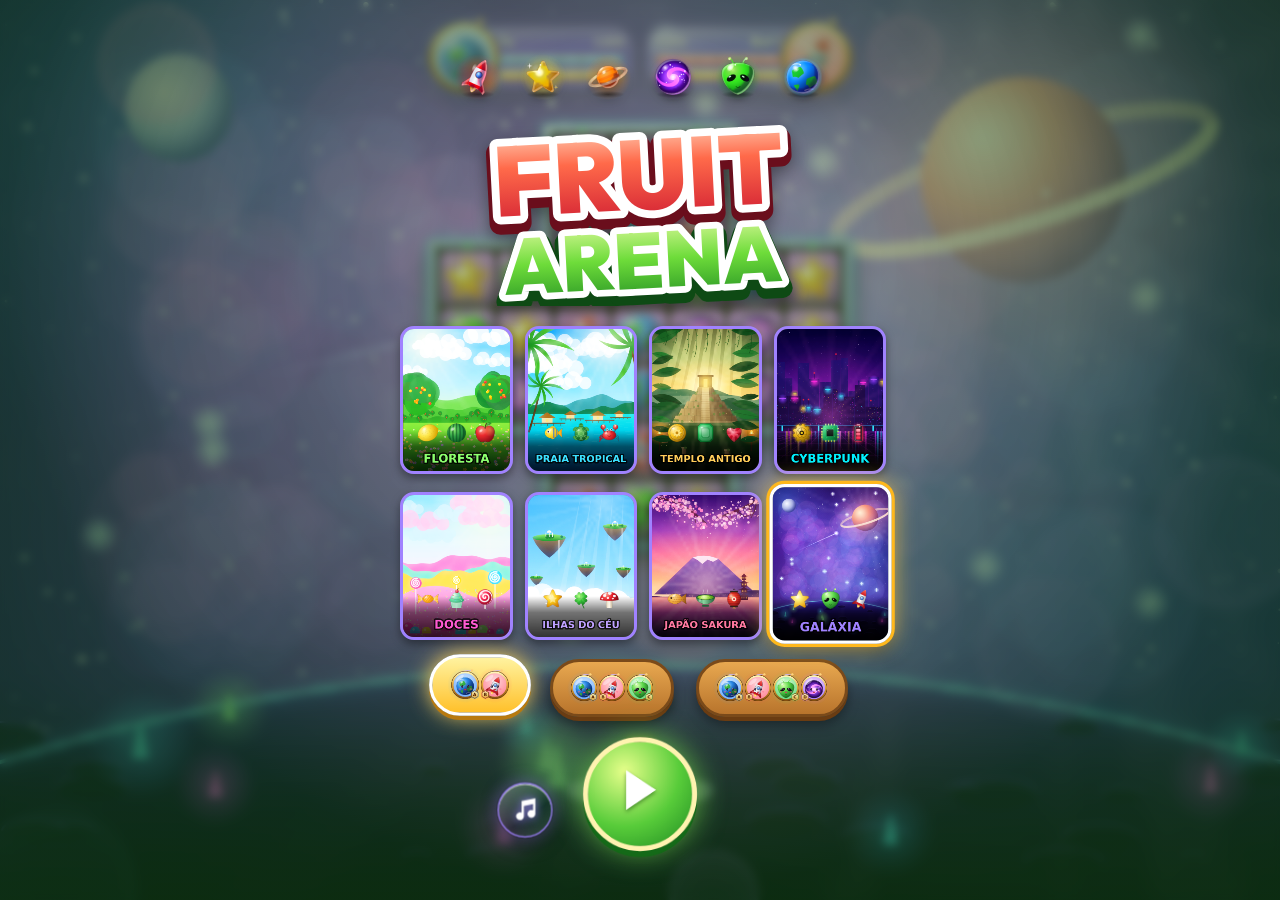
==== commit e0d8d993: "fase-fruit-v5: cores vivas nas peças, partículas e casas do tabuleiro Co-authored-by: Hoplite <28809" ====
--- a/fase-fruit-v5/backend/public/games/fruit/index.html
+++ b/fase-fruit-v5/backend/public/games/fruit/index.html
@@ -649,7 +649,7 @@
 const tube=(i,row)=>{const[cx,cy]=POS[i],d=i%2?-1:1,w=88;return{x0:d>0?cx+AR[i]+6:cx-AR[i]-6-w,y:cy-14+row*15,w,h:11,d}};
 function leafG(g,X,Y,s,a){g.save();g.translate(X,Y);g.rotate(a);g.fillStyle=lg(g,0,-s*.3,s,s*.3,[[0,'#8cf068'],[1,'#1f8a2a']]);g.beginPath();g.moveTo(0,0);g.quadraticCurveTo(s*.5,-s*.55,s,0);g.quadraticCurveTo(s*.5,s*.3,0,0);g.fill();g.strokeStyle='rgba(10,70,20,.6)';g.lineWidth=s*.05;g.stroke();g.beginPath();g.moveTo(0,0);g.lineTo(s*.8,-s*.02);g.stroke();g.restore()}
 let FR,AV,qs=1,S=1,K=1,OX=0,OY=0,pw=1,ph=1,bgc,bfr,scn=Math.floor(Math.random()*8),NP=2,sp=[],tm=0,fa=.016,fc=0;
-function mkFruit(id,D){const e=document.createElement('canvas');e.width=e.height=D;const g=e.getContext('2d'),m=D/2,q=D/1.3/2*.86;try{const b=cvs(D,D),h=b.getContext('2d');fruitBody(h,id,m,q);try{polish(h,D,m,q)}catch(_){}const col=FC[id]||'255,255,255';g.fillStyle=rg(g,m,m,q*1.22,[[0,A(col,.24)],[.6,A(col,.14)],[1,A(col,0)]]);g.fillRect(0,0,D,D);g.save();g.translate(m,m+q*.94);g.scale(1,.22);g.fillStyle=rg(g,0,0,q*.9,[[0,'rgba(0,0,0,.45)'],[.5,'rgba(0,0,0,.22)'],[1,'rgba(0,0,0,0)']]);g.beginPath();g.arc(0,0,q*.9,0,7);g.fill();g.restore();g.drawImage(b,0,0);b.width=b.height=1;return e}catch(_){g.setTransform(1,0,0,1,0,0);g.globalAlpha=1;g.globalCompositeOperation='source-over';g.clearRect(0,0,D,D);g.fillStyle='rgba(0,0,0,.26)';g.beginPath();g.ellipse(m,m+q*.93,q*.72,q*.16,0,0,7);g.fill();fruitBody(g,id,m,q);return e}}
+function mkFruit(id,D){const e=document.createElement('canvas');e.width=e.height=D;const g=e.getContext('2d'),m=D/2,q=D/1.3/2*.86;try{const b=cvs(D,D),h=b.getContext('2d');fruitBody(h,id,m,q);try{polish(h,D,m,q)}catch(_){}try{viv5(h,D,id)}catch(_){}const col=FC[id]||'255,255,255';g.fillStyle=rg(g,m,m,q*1.26,[[0,A(col,.42)],[.6,A(col,.2)],[1,A(col,0)]]);g.fillRect(0,0,D,D);g.save();g.translate(m,m+q*.94);g.scale(1,.22);g.fillStyle=rg(g,0,0,q*.9,[[0,'rgba(0,0,0,.45)'],[.5,'rgba(0,0,0,.22)'],[1,'rgba(0,0,0,0)']]);g.beginPath();g.arc(0,0,q*.9,0,7);g.fill();g.restore();g.drawImage(b,0,0);b.width=b.height=1;return e}catch(_){g.setTransform(1,0,0,1,0,0);g.globalAlpha=1;g.globalCompositeOperation='source-over';g.clearRect(0,0,D,D);g.fillStyle='rgba(0,0,0,.26)';g.beginPath();g.ellipse(m,m+q*.93,q*.72,q*.16,0,0,7);g.fill();fruitBody(g,id,m,q);return e}}
 function mkOrb(D){const e=document.createElement('canvas');e.width=e.height=D;const g=e.getContext('2d'),m=D/2,q=D/1.3/2*.9;g.fillStyle='rgba(0,0,0,.28)';g.beginPath();g.ellipse(m,m+q*.93,q*.72,q*.16,0,0,7);g.fill();g.beginPath();g.arc(m,m,q,0,7);g.fillStyle=rg(g,m-q*.3,m-q*.35,q*1.5,[[0,'#9a5a36'],[.5,'#4a2410'],[1,'#1a0a04']]);g.fill();g.strokeStyle='rgba(255,255,255,.35)';g.lineWidth=q*.06;g.stroke();g.fillStyle=rg(g,m-q*.4,m-q*.45,q*.7,[[0,'rgba(255,255,255,.85)'],[1,'rgba(255,255,255,0)']]);g.beginPath();g.ellipse(m-q*.38,m-q*.42,q*.34,q*.18,-.7,0,7);g.fill();return e}
 const MASKS=[{t:[1,0,0,0,0,0,1],b:[5,6,6,6,6,6,5]},{t:[0,0,1,1,1,0,0],b:[6,6,6,6,6,6,6]},{t:[2,1,0,0,0,1,2],b:[4,5,6,6,6,5,4]},{t:[2,2,0,0,0,2,2],b:[4,4,6,6,6,4,4]},{t:[0,0,0,0,0,0,0],b:[4,5,6,6,6,5,4]},{t:[1,1,0,0,0,1,1],b:[5,5,6,6,6,5,5]}];
 let MASK=MASKS[0],clipP=null;
@@ -664,7 +664,21 @@
 [[18,24],[342,24],[18,SG-14],[342,SG-14]].forEach(([X,Y])=>{g.fillStyle='#d8a84a';g.beginPath();g.arc(X,Y,3.4,0,7);g.fill();g.fillStyle='rgba(255,255,255,.6)';g.beginPath();g.arc(X-1,Y-1,1.2,0,7);g.fill()});
 for(let X=22;X<340;X+=27){const Y=13+Math.sin(X*.09)*2;leafG(g,X,Y,13,-.3+Math.sin(X)*.35);leafG(g,X+9,Y+1,11,PI+.3+Math.cos(X)*.3);if(X%54<27){g.fillStyle='#e8243a';g.beginPath();g.arc(X+4,Y+4,3.2,0,7);g.fill();g.fillStyle='rgba(255,255,255,.7)';g.beginPath();g.arc(X+3,Y+3,1,0,7);g.fill()}}sgn=e}
 /* ===== GA_FR5: tabuleiro por tema (moldura, células e decoração pré-desenhadas; só a luz é animada) ===== */
-const BT5=(g,X,Y,f,hi,lo,R_)=>{const I=1.6,w_=TS-2*I;R_=R_||8;g.fillStyle=f;rr(g,X+I,Y+I,w_,w_,R_);g.fill();g.fillStyle=lg(g,0,Y+I,0,Y+TS*.5,[[0,hi],[1,'rgba(255,255,255,0)']]);rr(g,X+I+1.5,Y+I+1.2,w_-3,TS*.42,R_-1.5);g.fill();g.fillStyle=lg(g,0,Y+TS*.62,0,Y+TS-I,[[0,'rgba(0,0,0,0)'],[1,lo]]);rr(g,X+I,Y+I,w_,w_,R_);g.fill()};
+/* casas: cor de joia por tema (mesma luminância das casas azuis originais, muito mais saturação), brilho interior e aro de luz */
+const VIV5={wood:{c:[['#3f7cc8','#2c62aa','#1c447e'],['#3872bb','#275aa0','#183d74']],gl:'150,210,255'},
+ choco:{c:[['#b8327e','#8e1e62','#5e0f42'],['#ad2c76','#84195a','#560d3c']],gl:'255,160,215'},
+ stone:{c:[['#1f8064','#15624a','#0c4232'],['#1c775d','#135a44','#0a3c2d']],gl:'140,255,200'},
+ glass:{c:[['#6a5cff','#4636d8','#2a1f9a'],['#6152f2','#3e30c8','#25198a']],gl:'170,160,255'},
+ bamboo:{c:[['#1fb0c0','#128c9c','#0a606e'],['#1ca4b3','#108292','#095866']],gl:'140,240,255'},
+ marble:{c:[['#7660e0','#5640c4','#33248a'],['#6e58d8','#4f3abb','#2f2082']],gl:'200,185,255'},
+ lacquer:{c:[['#4256cc','#2d3fae','#1c2878'],['#3b4fc2','#2838a2','#18226c']],gl:'170,190,255'},
+ hull:{c:[['#9a4ae0','#7230c0','#4a1a8a'],['#8f43d4','#6a2bb4','#441780']],gl:'220,170,255'}};
+const BT5=(g,X,Y,f,hi,lo,R_)=>{const I=1.6,w_=TS-2*I,V=VIV5[(THM[scn]||THM[0]).bd];R_=R_||8;
+ if(V){const C=V.c[(Math.round((X-BX)/TS)+Math.round((Y-BY)/TS))&1];f=lg(g,0,Y,0,Y+TS,[[0,C[0]],[.55,C[1]],[1,C[2]]]);hi='rgba(255,255,255,.26)';lo='rgba(0,0,30,.3)'}
+ g.fillStyle=f;rr(g,X+I,Y+I,w_,w_,R_);g.fill();
+ if(V){g.fillStyle=rg(g,X+TS/2,Y+TS*.58,TS*.6,[[0,A(V.gl,.28)],[1,A(V.gl,0)]]);rr(g,X+I,Y+I,w_,w_,R_);g.fill()}
+ g.fillStyle=lg(g,0,Y+I,0,Y+TS*.5,[[0,hi],[1,'rgba(255,255,255,0)']]);rr(g,X+I+1.5,Y+I+1.2,w_-3,TS*.42,R_-1.5);g.fill();g.fillStyle=lg(g,0,Y+TS*.62,0,Y+TS-I,[[0,'rgba(0,0,0,0)'],[1,lo]]);rr(g,X+I,Y+I,w_,w_,R_);g.fill();
+ if(V){g.strokeStyle=A(V.gl,.42);g.lineWidth=1;rr(g,X+I+.5,Y+I+.5,w_-1,w_-1,R_-.5);g.stroke()}};
 const BD5={
  wood:{edge:'#2a1404',fr:[[0,'#f2c488'],[.06,'#c07a3a'],[.3,'#8a4a1e'],[.55,'#a8622a'],[.8,'#7a3e16'],[1,'#4a2208']],lip:['#2a1206','#ffd890','#1c0c04'],
   tex(g,o){for(let i=0;i<90;i++){const y=o.T0+o.r()*(o.T1-o.T0),a=1+o.r()*2.5,f=.02+o.r()*.05,p=o.r()*6;g.strokeStyle=i%3?'rgba(60,25,5,.32)':'rgba(255,220,160,.2)';g.lineWidth=.5+o.r();g.beginPath();for(let X=o.W0;X<=o.W1;X+=8)g.lineTo(X,y+Math.sin(X*f+p)*a);g.stroke()}},
@@ -714,7 +728,7 @@
   g.fillStyle=lg(g,0,o.T0,0,o.T1,P.fr);g.fill(U(7));g.save();g.clip(U(7));try{P.tex(g,o)}catch(_){}g.globalCompositeOperation='lighter';g.fillStyle=lg(g,o.W0,o.T0,o.W1,o.T1,[[0,'rgba(255,255,255,.32)'],[.18,'rgba(255,255,255,0)'],[.48,'rgba(255,255,255,.1)'],[.56,'rgba(255,255,255,0)'],[1,'rgba(255,255,255,.08)']]);g.fillRect(o.W0,o.T0,o.W1-o.W0,o.T1-o.T0);g.restore();
   g.fillStyle=P.lip[0];g.fill(U(3.4));g.save();if(P.glow){g.shadowColor=P.lip[1];g.shadowBlur=6*S}g.fillStyle=P.lip[1];g.fill(U(2.4));g.restore();g.fillStyle=P.lip[2];g.fill(U(1.4));
   const R_=rn(scn*977+11);cells.forEach(([c,r])=>P.cell(g,BX+c*TS,BY+r*TS,(c+r)%2,c,r,R_));
-  g.save();g.clip(clipP);const cx_=BX+CN*TS/2,cy_=BY+RN*TS/2;g.fillStyle=rg(g,cx_,cy_,Math.max(CN,RN)*TS*.72,[[.55,'rgba(0,0,0,0)'],[1,'rgba(0,0,0,.34)']]);g.fillRect(o.W0,o.T0,o.W1-o.W0,o.T1-o.T0);g.globalCompositeOperation='lighter';g.fillStyle=lg(g,o.W0,o.T0,o.W1,o.T1,[[0,'rgba(255,255,255,.08)'],[.35,'rgba(255,255,255,0)'],[.7,'rgba(255,255,255,.04)'],[.78,'rgba(255,255,255,0)']]);g.fillRect(o.W0,o.T0,o.W1-o.W0,o.T1-o.T0);g.restore()
+  g.save();g.clip(clipP);const cx_=BX+CN*TS/2,cy_=BY+RN*TS/2;g.fillStyle=rg(g,cx_,cy_,Math.max(CN,RN)*TS*.72,[[.6,'rgba(0,0,0,0)'],[1,'rgba(0,0,0,.16)']]);g.fillRect(o.W0,o.T0,o.W1-o.W0,o.T1-o.T0);g.globalCompositeOperation='lighter';g.fillStyle=lg(g,o.W0,o.T0,o.W1,o.T1,[[0,'rgba(255,255,255,.08)'],[.35,'rgba(255,255,255,0)'],[.7,'rgba(255,255,255,.04)'],[.78,'rgba(255,255,255,0)']]);g.fillRect(o.W0,o.T0,o.W1-o.W0,o.T1-o.T0);g.restore()
  }catch(_){g.setTransform(S,0,0,S,-(BX-M_)*S,-(BY-M_)*S);g.globalAlpha=1;g.globalCompositeOperation='source-over';g.shadowColor='transparent';g.clearRect(BX-M_,BY-M_,w,h);g.fillStyle='#4a2c0c';cells.forEach(([c,r])=>g.fillRect(BX+c*TS-4,BY+r*TS-4,TS+8,TS+8));cells.forEach(([c,r])=>{g.fillStyle=(c+r)%2?'#33597f':'#2d5073';g.fillRect(BX+c*TS,BY+r*TS,TS,TS)})}
  try{deco5(g,cells,o.r)}catch(_){}bfr=e;try{mkHalo(cells)}catch(_){VFX.hl=VFX.gl=null}}
 /* luz animada por cima do tabuleiro (barata: poucos gradientes) */
@@ -736,30 +750,30 @@
  juice:{pop(X,Y,c,i,k){for(let n=0;n<6*k;n++){const a=RND(-PI*.95,-PI*.05),v=RND(90,240);pt.push({t:'O',x:X,y:Y,vx:Math.cos(a)*v,vy:Math.sin(a)*v,g:520,l:RND(.5,.8),m:.8,s:RND(2,4),c})}if(i<12)ST5.push({x:X+RND(-6,6),y:Y+RND(-6,6),s:TS*RND(.8,1.15),c,a:RND(0,6),l:1.6,m:1.6});if(Math.random()<.3)pt.push({t:'L',x:X,y:Y,vx:RND(-60,60),vy:RND(-150,-60),g:200,l:1.1,m:1.1,s:RND(7,10),a:RND(0,6)})},
   big(X,Y,c){for(let n=0;n<18;n++){const a=-PI/2+RND(-1.2,1.2),v=RND(180,330);pt.push({t:'O',x:X,y:Y,vx:Math.cos(a)*v,vy:Math.sin(a)*v,g:560,l:RND(.7,1),m:1,s:RND(2.5,5),c})}ST5.push({x:X,y:Y,s:TS*2.2,c,a:RND(0,6),l:2,m:2})},
   combo(t,X,Y,c){for(let n=0;n<10+t*8;n++){const X2=BX+Math.random()*CN*TS;pt.push({t:'O',x:X2,y:BY-10,vx:RND(-20,20),vy:RND(120,260),g:420,l:1,m:1,s:RND(2,4.5),c:PK5(FC)})}for(let n=0;n<6+t*3;n++)pt.push({t:'L',x:X,y:Y,vx:RND(-180,180),vy:RND(-260,-80),g:240,l:1.4,m:1.4,s:RND(8,12),a:RND(0,6)})}},
- glitter:{pop(X,Y,c,i,k){const C=['255,120,220','255,230,120','120,230,255','200,150,255','255,255,255'];for(let n=0;n<6*k;n++){const a=RND(0,7),v=RND(30,120);pt.push({t:'G',x:X,y:Y,vx:Math.cos(a)*v,vy:Math.sin(a)*v-30,g:40,l:RND(.6,1),m:1,s:RND(2,3.5),c:Math.random()<.4?c:PK5(C),a:RND(0,7)})}for(let n=0;n<4*k;n++){const a=RND(0,7),v=RND(60,170);pt.push({t:'S',x:X,y:Y,vx:Math.cos(a)*v,vy:Math.sin(a)*v-80,g:360,l:RND(.6,.9),m:.9,s:RND(3,4.5),c:PK5(['255,90,140','255,220,80','90,200,255','140,255,120','255,255,255']),a:RND(0,7)})}},
-  big(X,Y,c){for(let n=0;n<26;n++){const a=RND(0,7),v=RND(60,220);pt.push({t:'G',x:X,y:Y,vx:Math.cos(a)*v,vy:Math.sin(a)*v,g:30,l:RND(.8,1.2),m:1.2,s:RND(2.5,4.5),c:PK5(['255,140,230','255,240,150','150,240,255','255,255,255']),a:RND(0,7)})}pt.push({t:'y',x:X,y:Y,l:.5,m:.5,s:TS*2.6,c:'255,150,230',n:12,a:RND(0,7)})},
-  combo(t,X,Y,c){for(let n=0;n<16+t*10;n++){const X2=BX+Math.random()*CN*TS;pt.push({t:'S',x:X2,y:BY-12,vx:RND(-30,30),vy:RND(90,240),g:220,l:1.4,m:1.4,s:RND(3,5),c:PK5(['255,90,140','255,220,80','90,200,255','140,255,120','255,255,255']),a:RND(0,7)})}for(let n=0;n<14+t*6;n++){const a=RND(0,7),v=RND(80,280);pt.push({t:'G',x:X,y:Y,vx:Math.cos(a)*v,vy:Math.sin(a)*v,g:20,l:1.2,m:1.2,s:RND(3,5),c:'255,255,255',a:RND(0,7)})}}},
- magic:{pop(X,Y,c,i,k){for(let n=0;n<5*k;n++)pt.push({t:'K',x:X+RND(-8,8),y:Y+RND(-8,8),vx:RND(-40,40),vy:RND(-230,-110),g:-30,l:RND(.6,.95),m:.95,s:RND(1.6,2.6),c:Math.random()<.5?c:'255,220,120'});for(let n=0;n<2;n++)pt.push({t:'U',x:X+RND(-6,6),y:Y+RND(-4,8),vx:RND(-20,20),vy:RND(-30,-5),l:.9,m:.9,s:TS*RND(.45,.6),c:'205,180,135'});for(let n=0;n<2*k;n++)pt.push({t:'h',x:X,y:Y,vx:RND(-90,90),vy:RND(-170,-60),g:420,l:.7,m:.7,s:RND(2,3),c:'150,135,115',a:RND(0,7)})},
-  big(X,Y,c){pt.push({t:'R',x:X,y:Y,l:.9,m:.9,s:TS*1.4,c:'255,215,110'});for(let n=0;n<18;n++){const a=RND(0,7),v=RND(60,180);pt.push({t:'K',x:X,y:Y,vx:Math.cos(a)*v,vy:Math.sin(a)*v-80,g:-20,l:RND(.7,1.1),m:1.1,s:RND(1.8,3),c:'255,220,120'})}for(let n=0;n<4;n++)pt.push({t:'U',x:X+RND(-14,14),y:Y+RND(-14,14),vx:RND(-30,30),vy:RND(-30,0),l:1.2,m:1.2,s:TS*RND(.7,1),c:'200,175,130'})},
-  combo(t,X,Y,c){pt.push({t:'R',x:X,y:Y,l:1.2,m:1.2,s:TS*(2+t*.6),c:'255,215,110'});for(let n=0;n<20+t*10;n++){const a=n/(20+t*10)*PI*2,v=RND(120,260);pt.push({t:'K',x:X,y:Y,vx:Math.cos(a)*v,vy:Math.sin(a)*v,g:-10,l:RND(.8,1.2),m:1.2,s:RND(2,3),c:PK5(['255,220,120','120,255,210','255,255,255'])})}for(let n=0;n<6+t*2;n++)pt.push({t:'U',x:BX+Math.random()*CN*TS,y:BY+Math.random()*RN*TS,vx:0,vy:-12,l:1.4,m:1.4,s:TS*RND(.8,1.3),c:'210,185,140'})}},
+ glitter:{pop(X,Y,c,i,k){const C=['255,70,200','255,220,60','60,210,255','180,100,255','255,255,255'];for(let n=0;n<6*k;n++){const a=RND(0,7),v=RND(30,120);pt.push({t:'G',x:X,y:Y,vx:Math.cos(a)*v,vy:Math.sin(a)*v-30,g:40,l:RND(.6,1),m:1,s:RND(2,3.5),c:Math.random()<.4?c:PK5(C),a:RND(0,7)})}for(let n=0;n<4*k;n++){const a=RND(0,7),v=RND(60,170);pt.push({t:'S',x:X,y:Y,vx:Math.cos(a)*v,vy:Math.sin(a)*v-80,g:360,l:RND(.6,.9),m:.9,s:RND(3,4.5),c:PK5(['255,50,130','255,215,40','40,190,255','80,240,90','255,255,255']),a:RND(0,7)})}},
+  big(X,Y,c){for(let n=0;n<26;n++){const a=RND(0,7),v=RND(60,220);pt.push({t:'G',x:X,y:Y,vx:Math.cos(a)*v,vy:Math.sin(a)*v,g:30,l:RND(.8,1.2),m:1.2,s:RND(2.5,4.5),c:PK5(['255,80,210','255,225,70','70,215,255','255,255,255']),a:RND(0,7)})}pt.push({t:'y',x:X,y:Y,l:.5,m:.5,s:TS*2.6,c:'255,90,210',n:12,a:RND(0,7)})},
+  combo(t,X,Y,c){for(let n=0;n<16+t*10;n++){const X2=BX+Math.random()*CN*TS;pt.push({t:'S',x:X2,y:BY-12,vx:RND(-30,30),vy:RND(90,240),g:220,l:1.4,m:1.4,s:RND(3,5),c:PK5(['255,50,130','255,215,40','40,190,255','80,240,90','255,255,255']),a:RND(0,7)})}for(let n=0;n<14+t*6;n++){const a=RND(0,7),v=RND(80,280);pt.push({t:'G',x:X,y:Y,vx:Math.cos(a)*v,vy:Math.sin(a)*v,g:20,l:1.2,m:1.2,s:RND(3,5),c:PK5(['255,255,255','255,80,210','255,220,60','70,215,255']),a:RND(0,7)})}}},
+ magic:{pop(X,Y,c,i,k){for(let n=0;n<5*k;n++)pt.push({t:'K',x:X+RND(-8,8),y:Y+RND(-8,8),vx:RND(-40,40),vy:RND(-230,-110),g:-30,l:RND(.6,.95),m:.95,s:RND(1.6,2.6),c:Math.random()<.5?c:'255,220,120'});for(let n=0;n<2;n++)pt.push({t:'U',x:X+RND(-6,6),y:Y+RND(-4,8),vx:RND(-20,20),vy:RND(-30,-5),l:.9,m:.9,s:TS*RND(.45,.6),c:'255,190,80'});for(let n=0;n<2*k;n++)pt.push({t:'h',x:X,y:Y,vx:RND(-90,90),vy:RND(-170,-60),g:420,l:.7,m:.7,s:RND(2,3),c:Math.random()<.5?c:'255,215,90',a:RND(0,7)})},
+  big(X,Y,c){pt.push({t:'R',x:X,y:Y,l:.9,m:.9,s:TS*1.4,c:'255,215,110'});for(let n=0;n<18;n++){const a=RND(0,7),v=RND(60,180);pt.push({t:'K',x:X,y:Y,vx:Math.cos(a)*v,vy:Math.sin(a)*v-80,g:-20,l:RND(.7,1.1),m:1.1,s:RND(1.8,3),c:'255,220,120'})}for(let n=0;n<4;n++)pt.push({t:'U',x:X+RND(-14,14),y:Y+RND(-14,14),vx:RND(-30,30),vy:RND(-30,0),l:1.2,m:1.2,s:TS*RND(.7,1),c:'255,200,100'})},
+  combo(t,X,Y,c){pt.push({t:'R',x:X,y:Y,l:1.2,m:1.2,s:TS*(2+t*.6),c:'255,215,110'});for(let n=0;n<20+t*10;n++){const a=n/(20+t*10)*PI*2,v=RND(120,260);pt.push({t:'K',x:X,y:Y,vx:Math.cos(a)*v,vy:Math.sin(a)*v,g:-10,l:RND(.8,1.2),m:1.2,s:RND(2,3),c:PK5(['255,215,80','60,255,190','255,255,255',c])})}for(let n=0;n<6+t*2;n++)pt.push({t:'U',x:BX+Math.random()*CN*TS,y:BY+Math.random()*RN*TS,vx:0,vy:-12,l:1.4,m:1.4,s:TS*RND(.8,1.3),c:'255,205,110'})}},
  electric:{pop(X,Y,c,i,k){if(i<10)for(let n=0;n<2;n++){const a=RND(0,7),d=RND(26,58);pt.push({t:'Z',x:X,y:Y,x2:X+Math.cos(a)*d,y2:Y+Math.sin(a)*d,l:RND(.18,.3),m:.3,c:Math.random()<.5?'0,240,255':c})}for(let n=0;n<6*k;n++){const a=RND(0,7),v=RND(60,200);pt.push({t:'E',x:X,y:Y,vx:Math.cos(a)*v,vy:Math.sin(a)*v,g:60,l:RND(.4,.75),m:.75,s:RND(2,3.5),c:PK5(['0,240,255','255,60,220',c])})}if(i<10)pt.push({t:'N',x:X,y:Y,l:.42,m:.42,s:TS*.75,c:'0,240,255'})},
   big(X,Y,c){for(let n=0;n<7;n++){const c2=rnd(CN),r2=MASK.t[c2]+rnd(MASK.b[c2]-MASK.t[c2]+1),[X2,Y2]=cellXY(c2,r2);pt.push({t:'Z',x:X,y:Y,x2:X2,y2:Y2,l:RND(.3,.45),m:.45,c:PK5(['0,240,255','255,60,220','255,255,255'])})}pt.push({t:'N',x:X,y:Y,l:.6,m:.6,s:TS*1.8,c:'255,60,220'},{t:'N',x:X,y:Y,l:.5,m:.5,s:TS*1.2,c:'0,240,255'})},
   combo(t,X,Y,c){for(let n=0;n<6+t*4;n++){const a=[rnd(CN),0],b=[rnd(CN),0];a[1]=MASK.t[a[0]]+rnd(MASK.b[a[0]]-MASK.t[a[0]]+1);b[1]=MASK.t[b[0]]+rnd(MASK.b[b[0]]-MASK.t[b[0]]+1);const[X1,Y1]=cellXY(...a),[X2,Y2]=cellXY(...b);pt.push({t:'Z',x:X1,y:Y1,x2:X2,y2:Y2,l:RND(.25,.5),m:.5,c:PK5(['0,240,255','255,60,220','255,255,255'])})}for(let n=0;n<3;n++)pt.push({t:'N',x:X,y:Y,l:.5+n*.15,m:.5+n*.15,s:TS*(1.6+n*1.2),c:n%2?'255,60,220':'0,240,255'})}},
- splash:{pop(X,Y,c,i,k){for(let n=0;n<6*k;n++){const a=RND(-PI*.95,-PI*.05),v=RND(90,230);pt.push({t:'O',x:X,y:Y,vx:Math.cos(a)*v,vy:Math.sin(a)*v,g:520,l:RND(.5,.8),m:.8,s:RND(1.8,3.2),c:Math.random()<.6?'190,240,255':c})}for(let n=0;n<3*k;n++)pt.push({t:'B',x:X+RND(-10,10),y:Y+RND(-6,10),vx:RND(-15,15),vy:RND(-90,-40),g:-30,l:RND(.8,1.3),m:1.3,s:RND(2.5,5),a:RND(0,7),c:'200,245,255'})},
-  big(X,Y,c){for(let n=0;n<20;n++){const a=-PI/2+RND(-1.1,1.1),v=RND(180,320);pt.push({t:'O',x:X,y:Y,vx:Math.cos(a)*v,vy:Math.sin(a)*v,g:560,l:RND(.7,1),m:1,s:RND(2.4,4),c:'200,245,255'})}for(let n=0;n<10;n++)pt.push({t:'B',x:X+RND(-20,20),y:Y+RND(-10,20),vx:RND(-20,20),vy:RND(-120,-50),g:-30,l:1.4,m:1.4,s:RND(3,7),a:RND(0,7),c:'200,245,255'});pt.push({t:'w',x:X,y:Y,l:.6,m:.6,s:TS*2,c:'200,245,255'})},
-  combo(t,X,Y,c){for(let n=0;n<22+t*12;n++)pt.push({t:'B',x:BX+Math.random()*CN*TS,y:BY+RN*TS+RND(-10,20),vx:RND(-15,15),vy:RND(-260,-120),g:-40,l:RND(1.2,1.8),m:1.8,s:RND(3,7),a:RND(0,7),c:'200,245,255'});for(let n=0;n<3;n++)pt.push({t:'w',x:X,y:Y,l:.6+n*.15,m:.6+n*.15,s:TS*(1.6+n*1.3),c:'200,245,255'})}},
- stardust:{pop(X,Y,c,i,k){const C=['255,255,255','255,240,170','210,190,255',c];for(let n=0;n<6*k;n++){const a=RND(0,7),v=RND(30,130);pt.push({t:'G',x:X,y:Y,vx:Math.cos(a)*v,vy:Math.sin(a)*v-20,g:20,l:RND(.7,1.1),m:1.1,s:RND(2,3.5),c:PK5(C),a:RND(0,7)})}if(Math.random()<.5)pt.push({t:'F',x:X,y:Y,vx:RND(-40,40),vy:RND(-80,-30),g:60,l:1.5,m:1.5,s:RND(8,11),a:RND(0,6)})},
-  big(X,Y,c){for(let n=0;n<24;n++){const a=n/24*PI*2,v=RND(80,190);pt.push({t:'G',x:X,y:Y,vx:Math.cos(a)*v,vy:Math.sin(a)*v,g:10,l:1.2,m:1.2,s:RND(2.5,4.5),c:PK5(['255,255,255','255,240,170','210,190,255']),a:RND(0,7)})}for(let n=0;n<4;n++)pt.push({t:'F',x:X,y:Y,vx:RND(-90,90),vy:RND(-130,-50),g:60,l:1.8,m:1.8,s:RND(9,12),a:RND(0,6)})},
-  combo(t,X,Y,c){for(let n=0;n<4+t*2;n++){const y0=BY+Math.random()*RN*TS;pt.push({t:'s',x:BX-20,y:y0,vx:RND(500,700),vy:RND(-80,80),l:.6,m:.6,s:2.4,c:'255,250,220'})}for(let n=0;n<10+t*6;n++)pt.push({t:'F',x:BX+Math.random()*CN*TS,y:BY-10,vx:RND(-40,40),vy:RND(30,80),g:30,l:2,m:2,s:RND(9,13),a:RND(0,6)})}},
- petal:{pop(X,Y,c,i,k){for(let n=0;n<6*k;n++){const a=RND(0,7),v=RND(40,150);pt.push({t:'P',x:X,y:Y,vx:Math.cos(a)*v,vy:Math.sin(a)*v-50,g:70,l:RND(.9,1.4),m:1.4,s:RND(3.5,5.5),c:PK5(['255,190,215','255,225,235','255,150,190',c]),a:RND(0,7),w:RND(2,5)})}if(i<10)pt.push({t:'G',x:X,y:Y,vx:0,vy:-20,g:0,l:.6,m:.6,s:3,c:'255,220,140',a:0})},
-  big(X,Y,c){for(let n=0;n<24;n++){const a=RND(0,7),v=RND(80,240);pt.push({t:'P',x:X,y:Y,vx:Math.cos(a)*v,vy:Math.sin(a)*v-60,g:60,l:RND(1.2,1.8),m:1.8,s:RND(4,6),c:PK5(['255,190,215','255,225,235','255,150,190']),a:RND(0,7),w:RND(2,5)})}pt.push({t:'R',x:X,y:Y,l:.8,m:.8,s:TS*1.3,c:'255,150,190'})},
-  combo(t,X,Y,c){for(let n=0;n<26+t*14;n++)pt.push({t:'P',x:BX-30+Math.random()*30,y:BY+Math.random()*RN*TS,vx:RND(220,420),vy:RND(-60,60),g:30,l:RND(1.3,2),m:2,s:RND(4,6),c:PK5(['255,190,215','255,225,235','255,150,190']),a:RND(0,7),w:RND(3,7)});pt.push({t:'R',x:X,y:Y,l:1.1,m:1.1,s:TS*(2+t*.5),c:'255,170,200'})}},
- cosmic:{pop(X,Y,c,i,k){for(let n=0;n<6*k;n++){const a=RND(0,7),v=RND(40,160);pt.push({t:'G',x:X,y:Y,vx:Math.cos(a)*v,vy:Math.sin(a)*v,g:0,l:RND(.6,1),m:1,s:RND(1.8,3.2),c:PK5(['255,255,255','200,170,255','140,210,255',c]),a:RND(0,7)})}if(i<12)pt.push({t:'U',x:X,y:Y,vx:0,vy:0,l:.8,m:.8,s:TS*.75,c})},
-  big(X,Y,c){pt.push({t:'w',x:X,y:Y,l:.7,m:.7,s:TS*2.6,c:'200,170,255'},{t:'y',x:X,y:Y,l:.6,m:.6,s:TS*3,c:'170,140,255',n:14,a:RND(0,7)});for(let n=0;n<26;n++){const a=RND(0,7),v=RND(90,260);pt.push({t:'G',x:X,y:Y,vx:Math.cos(a)*v,vy:Math.sin(a)*v,g:0,l:1.1,m:1.1,s:RND(2.4,4),c:PK5(['255,255,255','200,170,255','140,210,255']),a:RND(0,7)})}},
-  combo(t,X,Y,c){for(let n=0;n<24+t*12;n++){const a=RND(0,7),v=RND(380,640);pt.push({t:'s',x:X+Math.cos(a)*20,y:Y+Math.sin(a)*20,vx:Math.cos(a)*v,vy:Math.sin(a)*v,l:.5,m:.5,s:RND(1.4,2.6),c:PK5(['255,255,255','200,170,255','140,210,255'])})}for(let n=0;n<3;n++)pt.push({t:'w',x:X,y:Y,l:.7+n*.2,m:.7+n*.2,s:TS*(2+n*1.4),c:n%2?'140,210,255':'200,170,255'})}}};
+ splash:{pop(X,Y,c,i,k){for(let n=0;n<6*k;n++){const a=RND(-PI*.95,-PI*.05),v=RND(90,230);pt.push({t:'O',x:X,y:Y,vx:Math.cos(a)*v,vy:Math.sin(a)*v,g:520,l:RND(.5,.8),m:.8,s:RND(1.8,3.2),c:Math.random()<.35?'110,230,255':c})}for(let n=0;n<3*k;n++)pt.push({t:'B',x:X+RND(-10,10),y:Y+RND(-6,10),vx:RND(-15,15),vy:RND(-90,-40),g:-30,l:RND(.8,1.3),m:1.3,s:RND(2.5,5),a:RND(0,7),c:'80,215,255'})},
+  big(X,Y,c){for(let n=0;n<20;n++){const a=-PI/2+RND(-1.1,1.1),v=RND(180,320);pt.push({t:'O',x:X,y:Y,vx:Math.cos(a)*v,vy:Math.sin(a)*v,g:560,l:RND(.7,1),m:1,s:RND(2.4,4),c:'80,215,255'})}for(let n=0;n<10;n++)pt.push({t:'B',x:X+RND(-20,20),y:Y+RND(-10,20),vx:RND(-20,20),vy:RND(-120,-50),g:-30,l:1.4,m:1.4,s:RND(3,7),a:RND(0,7),c:'80,215,255'});pt.push({t:'w',x:X,y:Y,l:.6,m:.6,s:TS*2,c:'80,215,255'})},
+  combo(t,X,Y,c){for(let n=0;n<22+t*12;n++)pt.push({t:'B',x:BX+Math.random()*CN*TS,y:BY+RN*TS+RND(-10,20),vx:RND(-15,15),vy:RND(-260,-120),g:-40,l:RND(1.2,1.8),m:1.8,s:RND(3,7),a:RND(0,7),c:'80,215,255'});for(let n=0;n<3;n++)pt.push({t:'w',x:X,y:Y,l:.6+n*.15,m:.6+n*.15,s:TS*(1.6+n*1.3),c:'80,215,255'})}},
+ stardust:{pop(X,Y,c,i,k){const C=[c,c,'255,225,60','190,110,255','80,200,255'];for(let n=0;n<6*k;n++){const a=RND(0,7),v=RND(30,130);pt.push({t:'G',x:X,y:Y,vx:Math.cos(a)*v,vy:Math.sin(a)*v-20,g:20,l:RND(.7,1.1),m:1.1,s:RND(2,3.5),c:PK5(C),a:RND(0,7)})}if(Math.random()<.5)pt.push({t:'F',x:X,y:Y,vx:RND(-40,40),vy:RND(-80,-30),g:60,l:1.5,m:1.5,s:RND(8,11),a:RND(0,6)})},
+  big(X,Y,c){for(let n=0;n<24;n++){const a=n/24*PI*2,v=RND(80,190);pt.push({t:'G',x:X,y:Y,vx:Math.cos(a)*v,vy:Math.sin(a)*v,g:10,l:1.2,m:1.2,s:RND(2.5,4.5),c:PK5(['255,225,60','190,110,255','80,200,255','255,255,255']),a:RND(0,7)})}for(let n=0;n<4;n++)pt.push({t:'F',x:X,y:Y,vx:RND(-90,90),vy:RND(-130,-50),g:60,l:1.8,m:1.8,s:RND(9,12),a:RND(0,6)})},
+  combo(t,X,Y,c){for(let n=0;n<4+t*2;n++){const y0=BY+Math.random()*RN*TS;pt.push({t:'s',x:BX-20,y:y0,vx:RND(500,700),vy:RND(-80,80),l:.6,m:.6,s:2.4,c:'255,230,110'})}for(let n=0;n<10+t*6;n++)pt.push({t:'F',x:BX+Math.random()*CN*TS,y:BY-10,vx:RND(-40,40),vy:RND(30,80),g:30,l:2,m:2,s:RND(9,13),a:RND(0,6)})}},
+ petal:{pop(X,Y,c,i,k){for(let n=0;n<6*k;n++){const a=RND(0,7),v=RND(40,150);pt.push({t:'P',x:X,y:Y,vx:Math.cos(a)*v,vy:Math.sin(a)*v-50,g:70,l:RND(.9,1.4),m:1.4,s:RND(3.5,5.5),c:PK5(['255,100,170','255,150,205','255,60,140',c]),a:RND(0,7),w:RND(2,5)})}if(i<10)pt.push({t:'G',x:X,y:Y,vx:0,vy:-20,g:0,l:.6,m:.6,s:3,c:'255,205,70',a:0})},
+  big(X,Y,c){for(let n=0;n<24;n++){const a=RND(0,7),v=RND(80,240);pt.push({t:'P',x:X,y:Y,vx:Math.cos(a)*v,vy:Math.sin(a)*v-60,g:60,l:RND(1.2,1.8),m:1.8,s:RND(4,6),c:PK5(['255,100,170','255,150,205','255,60,140']),a:RND(0,7),w:RND(2,5)})}pt.push({t:'R',x:X,y:Y,l:.8,m:.8,s:TS*1.3,c:'255,80,160'})},
+  combo(t,X,Y,c){for(let n=0;n<26+t*14;n++)pt.push({t:'P',x:BX-30+Math.random()*30,y:BY+Math.random()*RN*TS,vx:RND(220,420),vy:RND(-60,60),g:30,l:RND(1.3,2),m:2,s:RND(4,6),c:PK5(['255,100,170','255,150,205','255,60,140']),a:RND(0,7),w:RND(3,7)});pt.push({t:'R',x:X,y:Y,l:1.1,m:1.1,s:TS*(2+t*.5),c:'255,90,170'})}},
+ cosmic:{pop(X,Y,c,i,k){for(let n=0;n<6*k;n++){const a=RND(0,7),v=RND(40,160);pt.push({t:'G',x:X,y:Y,vx:Math.cos(a)*v,vy:Math.sin(a)*v,g:0,l:RND(.6,1),m:1,s:RND(1.8,3.2),c:PK5([c,c,'180,100,255','70,190,255','255,110,220']),a:RND(0,7)})}if(i<12)pt.push({t:'U',x:X,y:Y,vx:0,vy:0,l:.8,m:.8,s:TS*.75,c})},
+  big(X,Y,c){pt.push({t:'w',x:X,y:Y,l:.7,m:.7,s:TS*2.6,c:'170,110,255'},{t:'y',x:X,y:Y,l:.6,m:.6,s:TS*3,c:'150,90,255',n:14,a:RND(0,7)});for(let n=0;n<26;n++){const a=RND(0,7),v=RND(90,260);pt.push({t:'G',x:X,y:Y,vx:Math.cos(a)*v,vy:Math.sin(a)*v,g:0,l:1.1,m:1.1,s:RND(2.4,4),c:PK5(['180,100,255','70,190,255','255,110,220','255,255,255']),a:RND(0,7)})}},
+  combo(t,X,Y,c){for(let n=0;n<24+t*12;n++){const a=RND(0,7),v=RND(380,640);pt.push({t:'s',x:X+Math.cos(a)*20,y:Y+Math.sin(a)*20,vx:Math.cos(a)*v,vy:Math.sin(a)*v,l:.5,m:.5,s:RND(1.4,2.6),c:PK5(['180,100,255','70,190,255','255,110,220','255,255,255'])})}for(let n=0;n<3;n++)pt.push({t:'w',x:X,y:Y,l:.7+n*.2,m:.7+n*.2,s:TS*(2+n*1.4),c:n%2?'70,190,255':'170,110,255'})}}};
 const fx5=()=>FX5[(THM[scn]||THM[0]).fx]||FX5.juice;
 /* orçamento: com muitas partículas no ecrã, as novas de "spray" são desbastadas (combos longos mantêm o ritmo) */
-const K5=n=>(qs<.75?.55:1)*(n>600?.15:n>420?.35:n>260?.65:1);
+const K5=n=>(qs<.75?.8:1)*(n>760?.3:n>560?.55:n>400?.8:1);
 function bud5(n0){const f=K5(n0);if(f>=1||pt.length<=n0)return;let j=n0;for(let i=n0;i<pt.length;i++){const q=pt[i];if('OGSKEPBFLUZsdhgz'.indexOf(q.t)>=0&&Math.random()>f)continue;pt[j++]=q}pt.length=j}
 /* brilho radial em sprite: mesmo resultado do glow(), sem criar um gradiente por partícula e por quadro */
 const GSP5={};function glowS(X,Y,r,col,a){if(!(r>0)||!(a>0))return;let e=GSP5[col];if(!e){e=cvs(96,96);const g=e.getContext('2d');g.fillStyle=rg(g,48,48,48,[[0,A(col,1)],[1,A(col,0)]]);g.fillRect(0,0,96,96);GSP5[col]=e}const k=x.globalAlpha;x.globalAlpha=k*Math.min(1,a);x.drawImage(e,X-r,Y-r,2*r,2*r);x.globalAlpha=k}
@@ -782,6 +796,14 @@
  else if(T=='R'){x.globalCompositeOperation='lighter';x.translate(q.x,q.y);x.rotate(tm*1.5);const R2=q.s*(.6+.4*(1-f));x.strokeStyle=A(q.c,f*.9);x.lineWidth=2;x.beginPath();x.arc(0,0,R2,0,7);x.stroke();x.lineWidth=1.2;x.beginPath();x.arc(0,0,R2*.8,0,7);x.stroke();for(let i=0;i<8;i++){x.rotate(PI/4);x.fillStyle=A(q.c,f);x.fillRect(R2*.82,-1.5,R2*.16,3)}}
  else if(T=='Z'){x.globalCompositeOperation='lighter';x.lineCap=x.lineJoin='round';x.beginPath();x.moveTo(q.x,q.y);for(let k=1;k<5;k++){const u2=k/5;x.lineTo(q.x+(q.x2-q.x)*u2+(Math.random()-.5)*14,q.y+(q.y2-q.y)*u2+(Math.random()-.5)*14)}x.lineTo(q.x2,q.y2);x.strokeStyle=A(q.c,.32*f);x.lineWidth=6*f+2;x.stroke();x.strokeStyle=A('255,255,255',.9*f);x.lineWidth=1.6*f+.5;x.stroke()}
  else if(T=='T'){const u=1-f,sc=u<.16?.3+u/.16*1.05:u<.3?1.35-(u-.16)/.14*.35:1,al=f<.25?f/.25:1;x.globalAlpha=al;x.translate(q.x,q.y-u*26);x.scale(sc,sc);x.font='900 '+q.s+'px Outfit,system-ui,sans-serif';x.textAlign='center';x.textBaseline='middle';x.lineJoin='round';x.lineWidth=6;x.strokeStyle=q.k;x.strokeText(q.txt,0,0);x.fillStyle=lg(x,0,-q.s*.5,0,q.s*.5,[[0,'#ffffff'],[.45,q.c],[1,q.c]]);x.fillText(q.txt,0,0)}}
+
+/* cor viva das peças (uma vez por sprite): vibrance mais forte nos tons apagados, pastéis mais profundos e cinzas/metais puxados
+   para a cor da família da peça; brancos (brilhos, arroz, nuvens) e contornos escuros ficam intactos */
+function viv5(h,D,id){const F=(FC[id]||'255,255,255').split(',').map(Number),LF=.299*F[0]+.587*F[1]+.114*F[2],im=h.getImageData(0,0,D,D),d=im.data,ss=(a,b,v)=>{const t=Math.max(0,Math.min(1,(v-a)/(b-a)));return t*t*(3-2*t)};
+ for(let i=0;i<d.length;i+=4){if(d[i+3]<6)continue;let r=d[i],g=d[i+1],b=d[i+2];const mx=Math.max(r,g,b),mn=Math.min(r,g,b),sat=mx?(mx-mn)/mx:0,L=.299*r+.587*g+.114*b;
+  const tt=.4*(1-ss(.06,.24,sat))*ss(40,85,L)*(1-ss(190,232,L));if(tt>0){r+=(L+F[0]-LF-r)*tt;g+=(L+F[1]-LF-g)*tt;b+=(L+F[2]-LF-b)*tt}
+  const w=ss(.2,.42,sat)*ss(130,205,L),L2=L-(L-130)*.38*w,k=1.3+.38*(1-sat);d[i]=L2+(r-L)*k;d[i+1]=L2+(g-L)*k;d[i+2]=L2+(b-L)*k}
+ h.putImageData(im,0,0)}
 function sprites(){AVV++;TH5=scn;try{themeCss()}catch(e){}const D=Math.ceil(TS*1.3*S);FR=[0,1,2,3,4,5].map(i=>mkFruit(i,D));FR[6]=mkOrb(D);AV=[0,1,2,3].map(i=>mkAv(i,Math.ceil(AR[i]*2.9*S)));mkBoard();mkSign()}
 function mkAv(i,D){const e=document.createElement('canvas');e.width=e.height=D;const g=e.getContext('2d'),m=D/2,r=D*.34,th=TH[i].c;glow(g,m,m,D*.5,th,.5);
 try{ornAv(g,m,r,i)}catch(e){}
@@ -881,7 +903,7 @@
 Object.assign(SFX,{swap(){tone(520,780,.09,.2,'triangle')},bad(){tone(240,160,.14,.16,'sawtooth')},special(){[0,.06,.12].forEach((d,i)=>tone(900+i*300,1200+i*300,.18,.08,'triangle',d));noise(5000,2500,.2,.1,.6,'highpass')},rb(){tone(300,2200,.6,.12,'sawtooth');noise(600,6000,.6,.12,1.2)},ult(){tone(120,900,.7,.25,'sawtooth');tone(60,40,.8,.4,'sine',.5);noise(300,5000,.8,.2,1.2);[0,1,2,3].forEach(i=>tone(660*Math.pow(1.25,i),660*Math.pow(1.25,i),.25,.1,'triangle',.5+i*.07))},shuffle(){noise(400,3000,.4,.18,1);tone(300,900,.3,.1,'triangle')}});
 // ---------- jogo (match-3)
 const DMG={n:4,sp:7,rb:12,chain:.4,streak:.12},BARS=2,HPT=6*BARS,ULT_DMG=140;let maxChain=0,moveTier=0,lastTier=0,surge=null,slowT=0;
-const FC=['255,70,90','255,226,60','255,150,30','170,90,255','70,200,90','70,130,255'];
+const FC=['255,50,85','255,220,40','255,140,20','180,80,255','50,220,90','50,140,255'];
 let B=[],FT=[0,1,2,3,4],P=[],turn=0,tgt=1,htgt=1,st='menu',timer=16,phs='idle',phT=0,pt=[],cm=[],dy=[],ps=[],oppT=0,wt=0,run=false,last=0,endT=0,win=-1,sw=0,ga=1,shk=0,tk=0,shown=0,zm=0,hurt=0,prizeT=0,rank=[],elim=[],stN=0,pz=[],fw=0,lw=0,lh=0,rz=0,sel=null,drag=null,mv=null,hint=null,idleT=0,chain=0,turnItems=0,turnSp=0,turnDmg=0,botMv=null,botUlt=false,bt=0,lastSw=[];
 const NT=5,ok=(c,r)=>c>=0&&c<CN&&r>=0&&r<RN&&r>=MASK.t[c]&&r<=MASK.b[c],key=(c,r)=>c*10+r,mkP=(t=brd(NT),s=0)=>({t,s,ox:0,oy:0,vy:0,sc:1,sq:0}),tg=(c,r)=>ok(c,r)&&B[c][r]?B[c][r].t:-2,cellXY=(c,r)=>[BX+(c+.5)*TS,BY+(r+.5)*TS];
 function nxt(i){for(let k=1;k<=P.length;k++){const j=(i+k)%P.length;if(P[j].alive)return j}return i}
@@ -1081,7 +1103,7 @@
 x.fillStyle=lg(x,0,Y-r*1.74,0,Y-r*1.46,[[0,'#e0a868'],[1,'#8a5a2a']]);rr(x,X-r*.38,Y-r*1.74,r*.76,r*.28,5);x.fill();x.strokeStyle='#5a3a14';x.lineWidth=1.2;x.stroke();
 x.fillStyle='rgba(255,255,255,.6)';x.beginPath();x.ellipse(X-r*.5,Y-r*.2,r*.12,r*.34,.25,0,7);x.fill();
 if(rdy){x.globalCompositeOperation='lighter';for(let k=0;k<8;k++){const a=tm*1.2+k*PI/4;x.strokeStyle=A('255,230,140',.5+.4*pu);x.lineWidth=2;x.beginPath();x.moveTo(X+Math.cos(a)*(r+8),Y+Math.sin(a)*(r+8));x.lineTo(X+Math.cos(a)*(r+16+pu*4),Y+Math.sin(a)*(r+16+pu*4));x.stroke()}star(X,Y-r*1.9-8,6+pu*2,'255,225,120')}x.restore()}
-function drawPT(){const lite=qs<.75;pt.forEach((q,i)=>{if(lite&&(i&1)&&(q.t=='g'||q.t=='s'||q.t=='d'||q.t=='O'||q.t=='G'||q.t=='K'||q.t=='S'))return;const f=q.l/q.m,T=q.t;x.save();
+function drawPT(){const lite=qs<.75;pt.forEach((q,i)=>{if(lite&&(i&1)&&(q.t=='g'||q.t=='s'||q.t=='d'||q.t=='G'||q.t=='K'))return;const f=q.l/q.m,T=q.t;x.save();
 if(T<'a')pt5(q,f,T);else if(T=='h'||T=='c'){x.globalAlpha=Math.min(1,f*1.5);x.fillStyle=A(q.c,1);x.translate(q.x,q.y);x.rotate(q.a+tm*6);x.beginPath();if(T=='c')x.rect(-q.s,-q.s*.5,q.s*2,q.s);else{x.moveTo(0,-q.s);x.lineTo(q.s*.8,q.s*.6);x.lineTo(-q.s*.8,q.s*.6)}x.fill()}
 else if(T=='d'){x.globalAlpha=Math.min(1,f*2);x.fillStyle=A(q.c,1);x.beginPath();x.arc(q.x,q.y,q.s,0,7);x.fill();x.fillStyle='rgba(255,255,255,.7)';x.beginPath();x.arc(q.x-q.s*.3,q.y-q.s*.3,q.s*.35,0,7);x.fill()}
 else if(T=='k'){x.globalAlpha=Math.min(1,f*2);x.translate(q.x,q.y);x.scale(Math.max(.15,Math.abs(Math.cos(q.a+tm*5))),1);x.fillStyle=lg(x,-q.s,-q.s,q.s,q.s,[[0,'#fff2a0'],[.5,'#ffc42a'],[1,'#b8741a']]);x.beginPath();x.arc(0,0,q.s,0,7);x.fill();x.strokeStyle='#8a560e';x.lineWidth=1;x.stroke();x.fillStyle='rgba(255,255,255,.55)';x.beginPath();x.arc(-q.s*.25,-q.s*.25,q.s*.3,0,7);x.fill()}
@@ -1110,7 +1132,7 @@
  CAM5.x+=(CAM5.tx*.8+Math.sin(tm*.07)*.5-CAM5.x)*.04;CAM5.y+=(CAM5.ty*.6+Math.sin(tm*.053)*.35-CAM5.y)*.04;
  if(bgc&&!RM5){/* ±7px cabe na margem do zoom kbz (≥1.06) */const cl=n=>Math.max(-1,Math.min(1,n)),v=(-cl(CAM5.x)*7).toFixed(1)+'px '+(-cl(CAM5.y)*7).toFixed(1)+'px';if(bgc.style.translate!==v)bgc.style.translate=v}
  const par=d=>[CAM5.x*M*(d*14-4),CAM5.y*M*(d*10-3)];x.save();
- sp.forEach((q,i)=>{if(lite&&i%2)return;const[ox,oy]=par(q.d),z=.55+q.d*.45,a=.5+.5*Math.sin(tm*2+q.p);let X,Y;
+ sp.forEach((q,i)=>{const[ox,oy]=par(q.d),z=.55+q.d*.45,a=.5+.5*Math.sin(tm*2+q.p);let X,Y;
   if(L=='forest'){if(q.k<3){X=wr(q.x+tm*.02*(q.k+1)+Math.sin(tm*.4+q.p)*.06)*pw+ox;Y=(.18+.5*wr(q.y+Math.sin(tm*.3+q.p)*.05))*ph+oy;const f=Math.abs(Math.sin(tm*14+q.p)),s=7*M*(1+q.d*.4);x.save();x.translate(X,Y);x.rotate(Math.sin(tm*.9+q.p)*.3);['#ffd84a','#ff8ad8','#7ad8ff'].forEach((c,j)=>{if(j!=q.k%3)return;x.fillStyle=c;[-1,1].forEach(sd=>{x.save();x.scale(sd*(.25+.75*f),1);x.beginPath();x.ellipse(s*.55,-s*.2,s*.6,s*.42,-.4,0,7);x.fill();x.beginPath();x.ellipse(s*.4,s*.32,s*.38,s*.28,.4,0,7);x.fill();x.restore()})});x.fillStyle='#2a1a10';x.fillRect(-s*.07,-s*.4,s*.14,s*.8);x.restore();return}
    if(q.k%5==0){X=wr(q.x+Math.sin(tm*.3+q.p)*.03)*pw+ox;Y=(.55+.4*wr(q.y-tm*.006*q.s))*ph+oy;x.globalCompositeOperation='lighter';x.globalAlpha=a;const s=10*M*z;x.drawImage(dotSpr('200,255,120'),X-s,Y-s,2*s,2*s);x.globalCompositeOperation='source-over';x.globalAlpha=1;return}
    X=wr(q.x+tm*.012*q.s+Math.sin(tm*.7+q.p)*.03)*pw+ox;Y=wr(q.y+tm*.028*q.s*z)*ph+oy;leafG(x,X,Y,9*M*z*q.s,tm*q.s+q.p);return}
